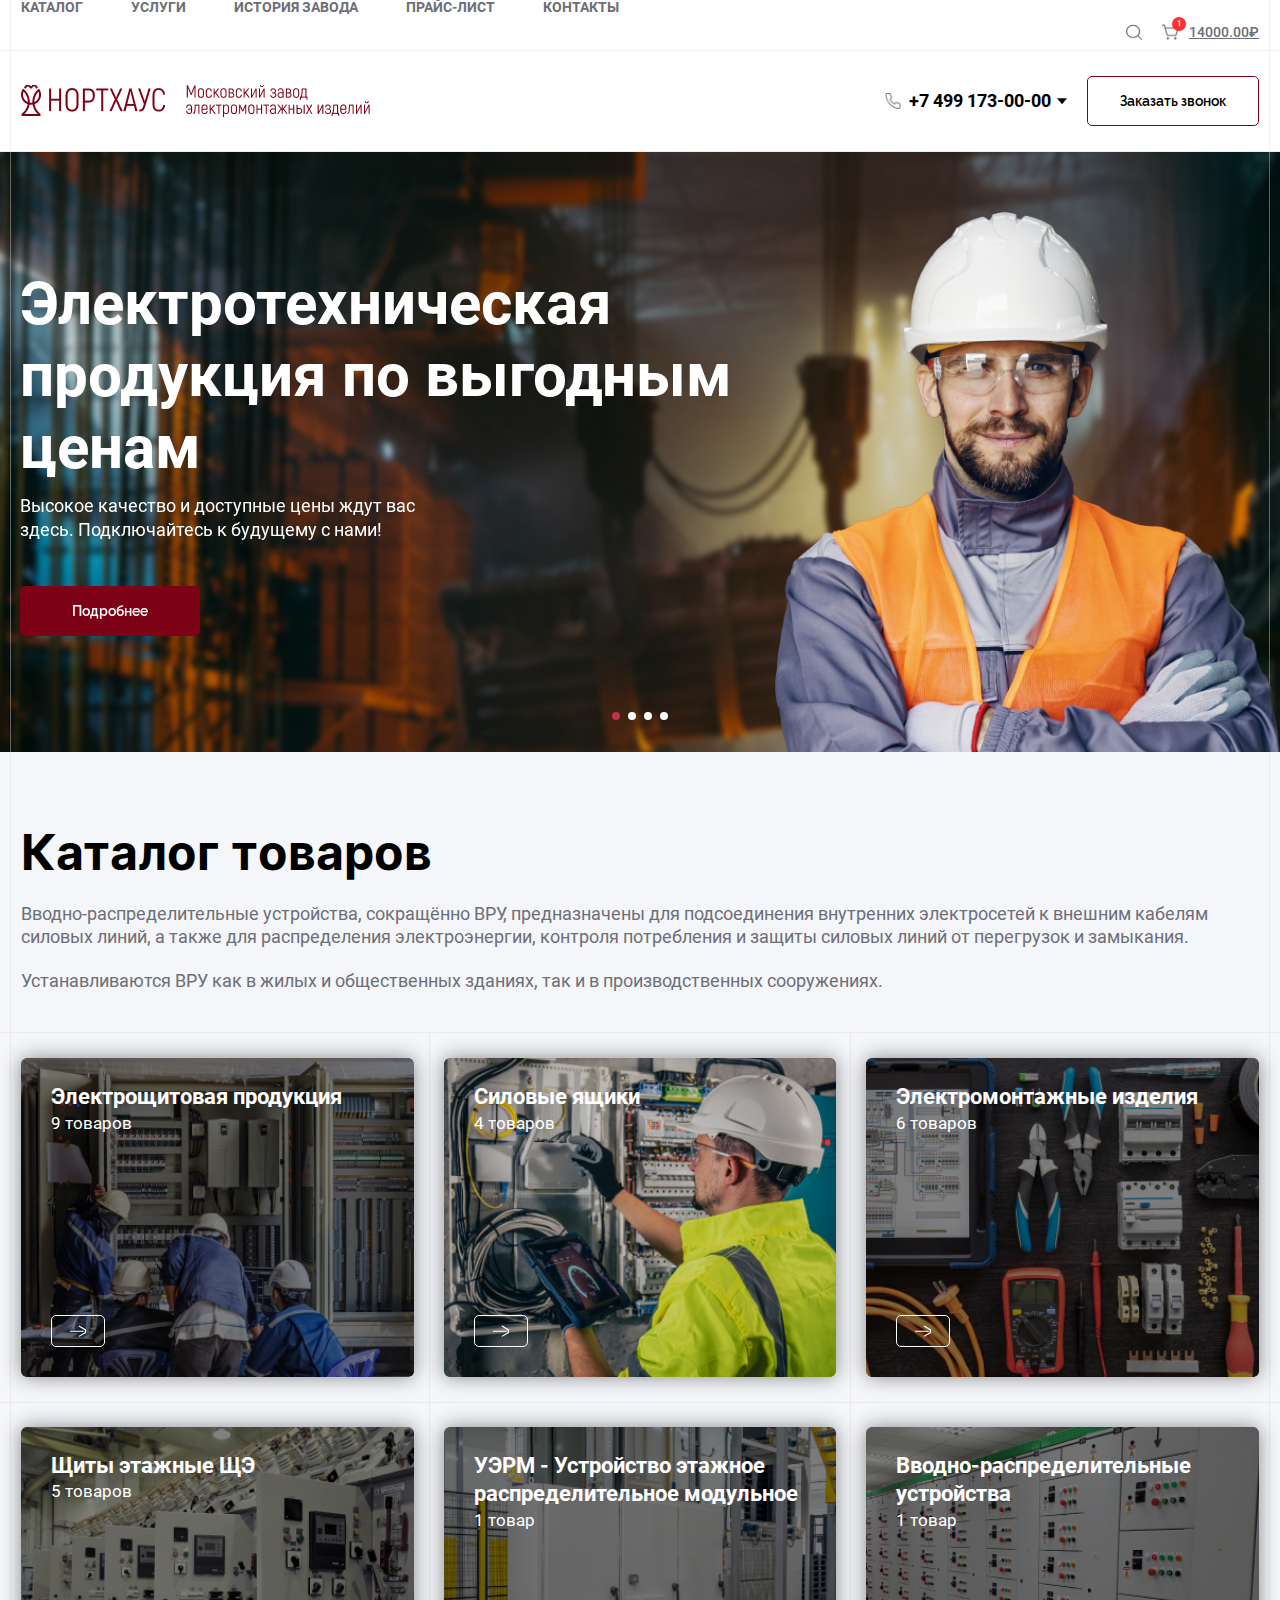
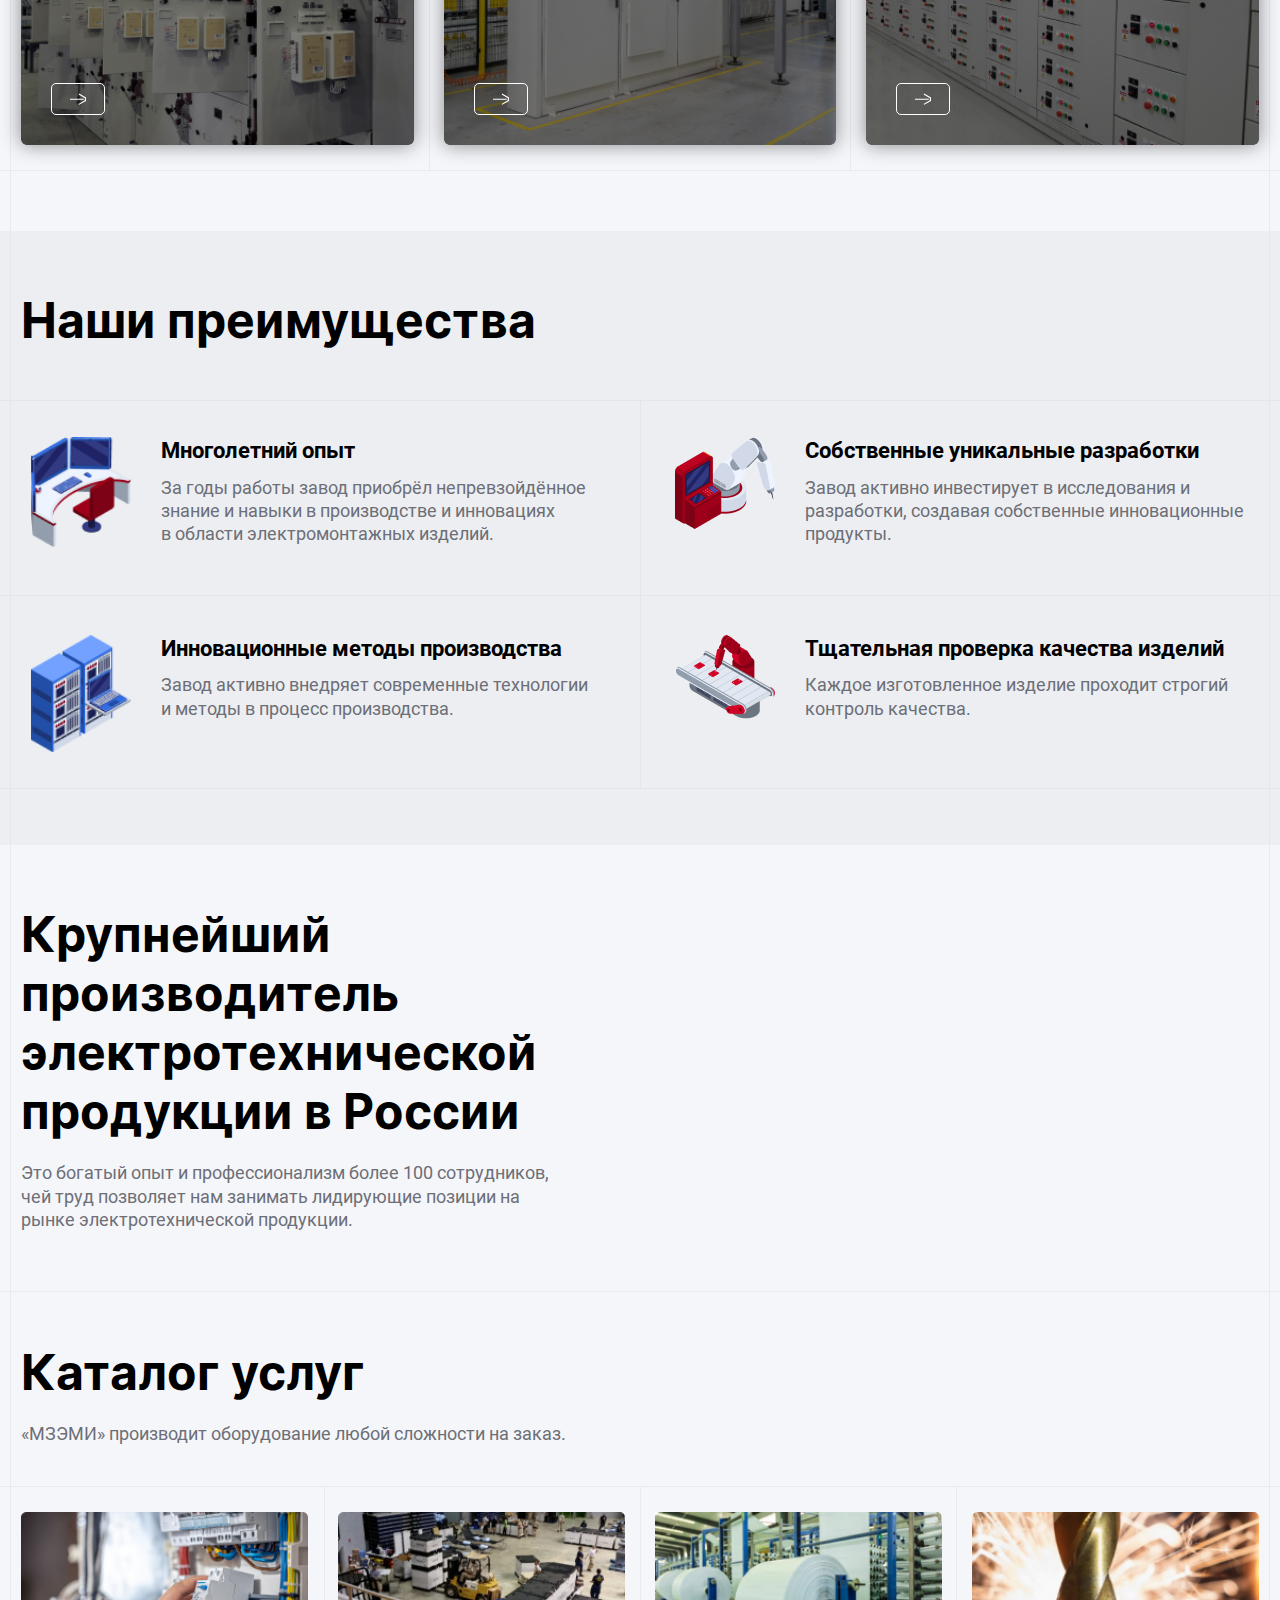
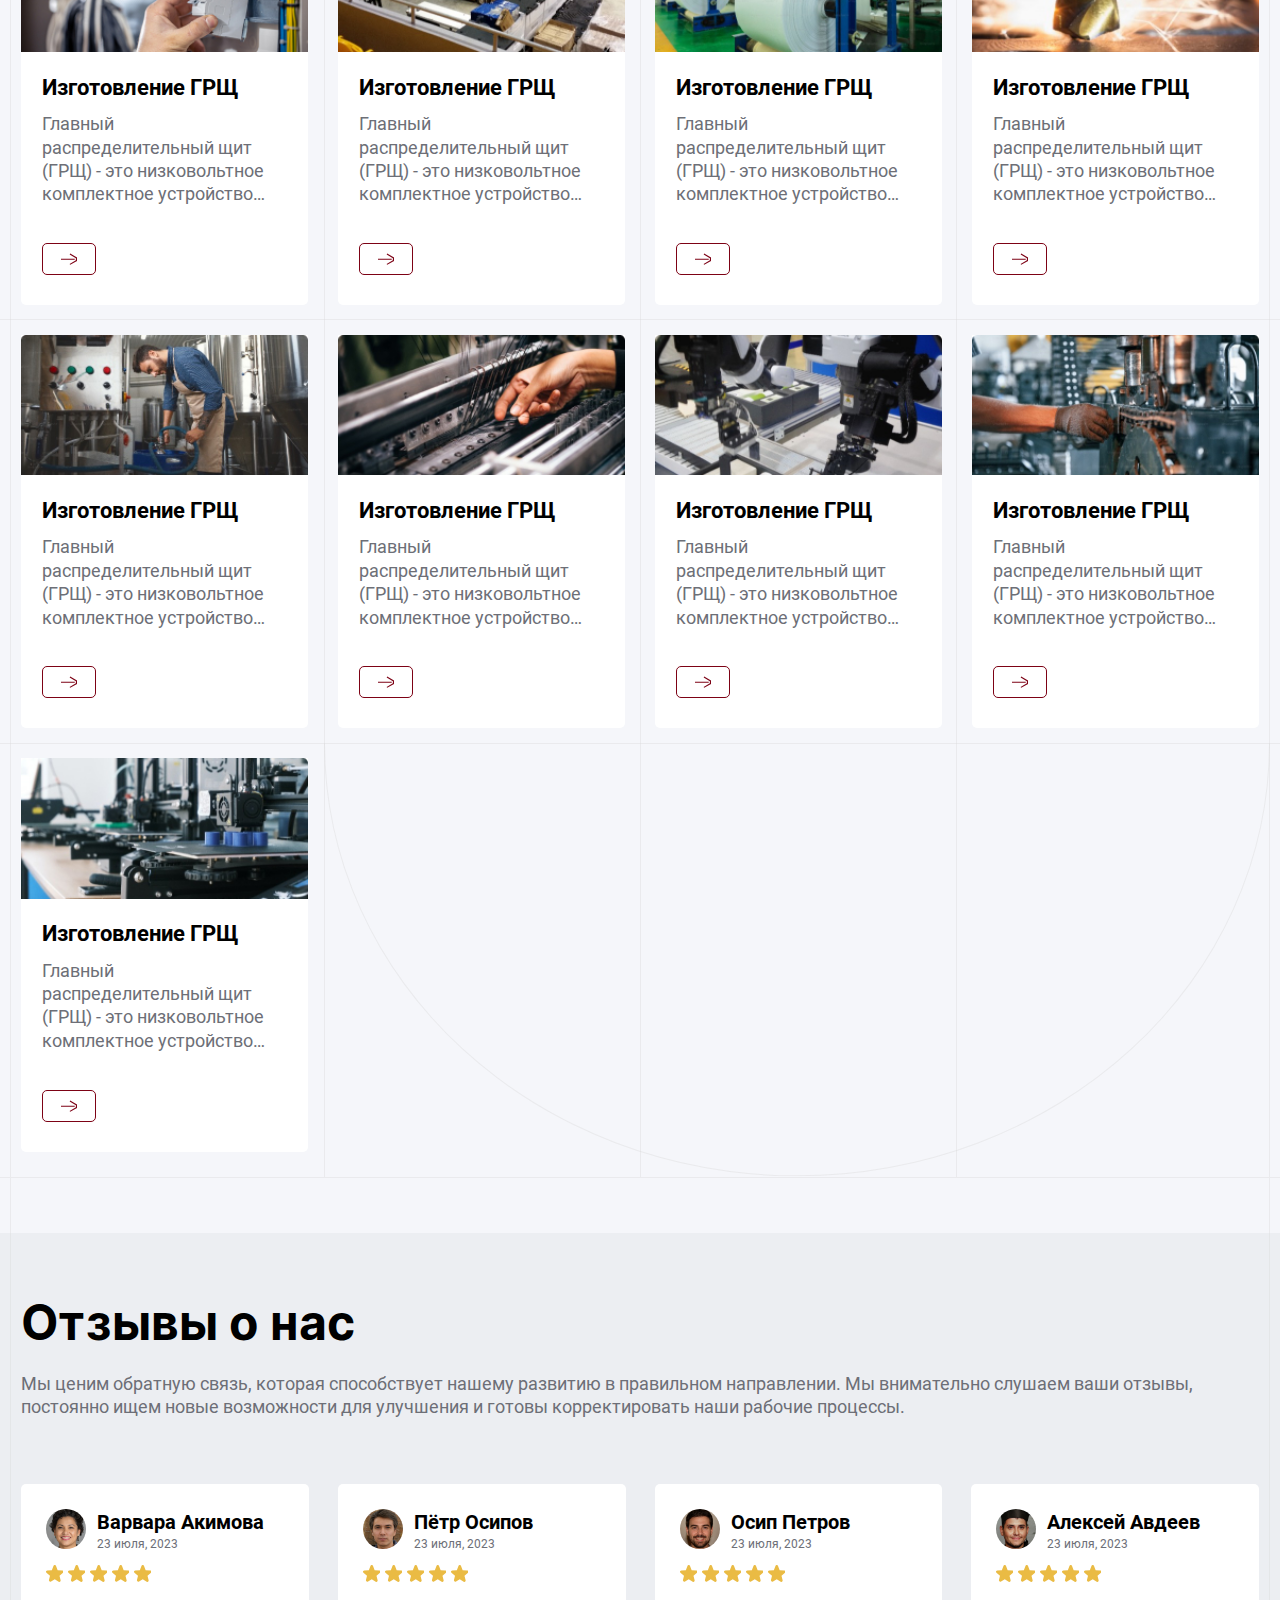
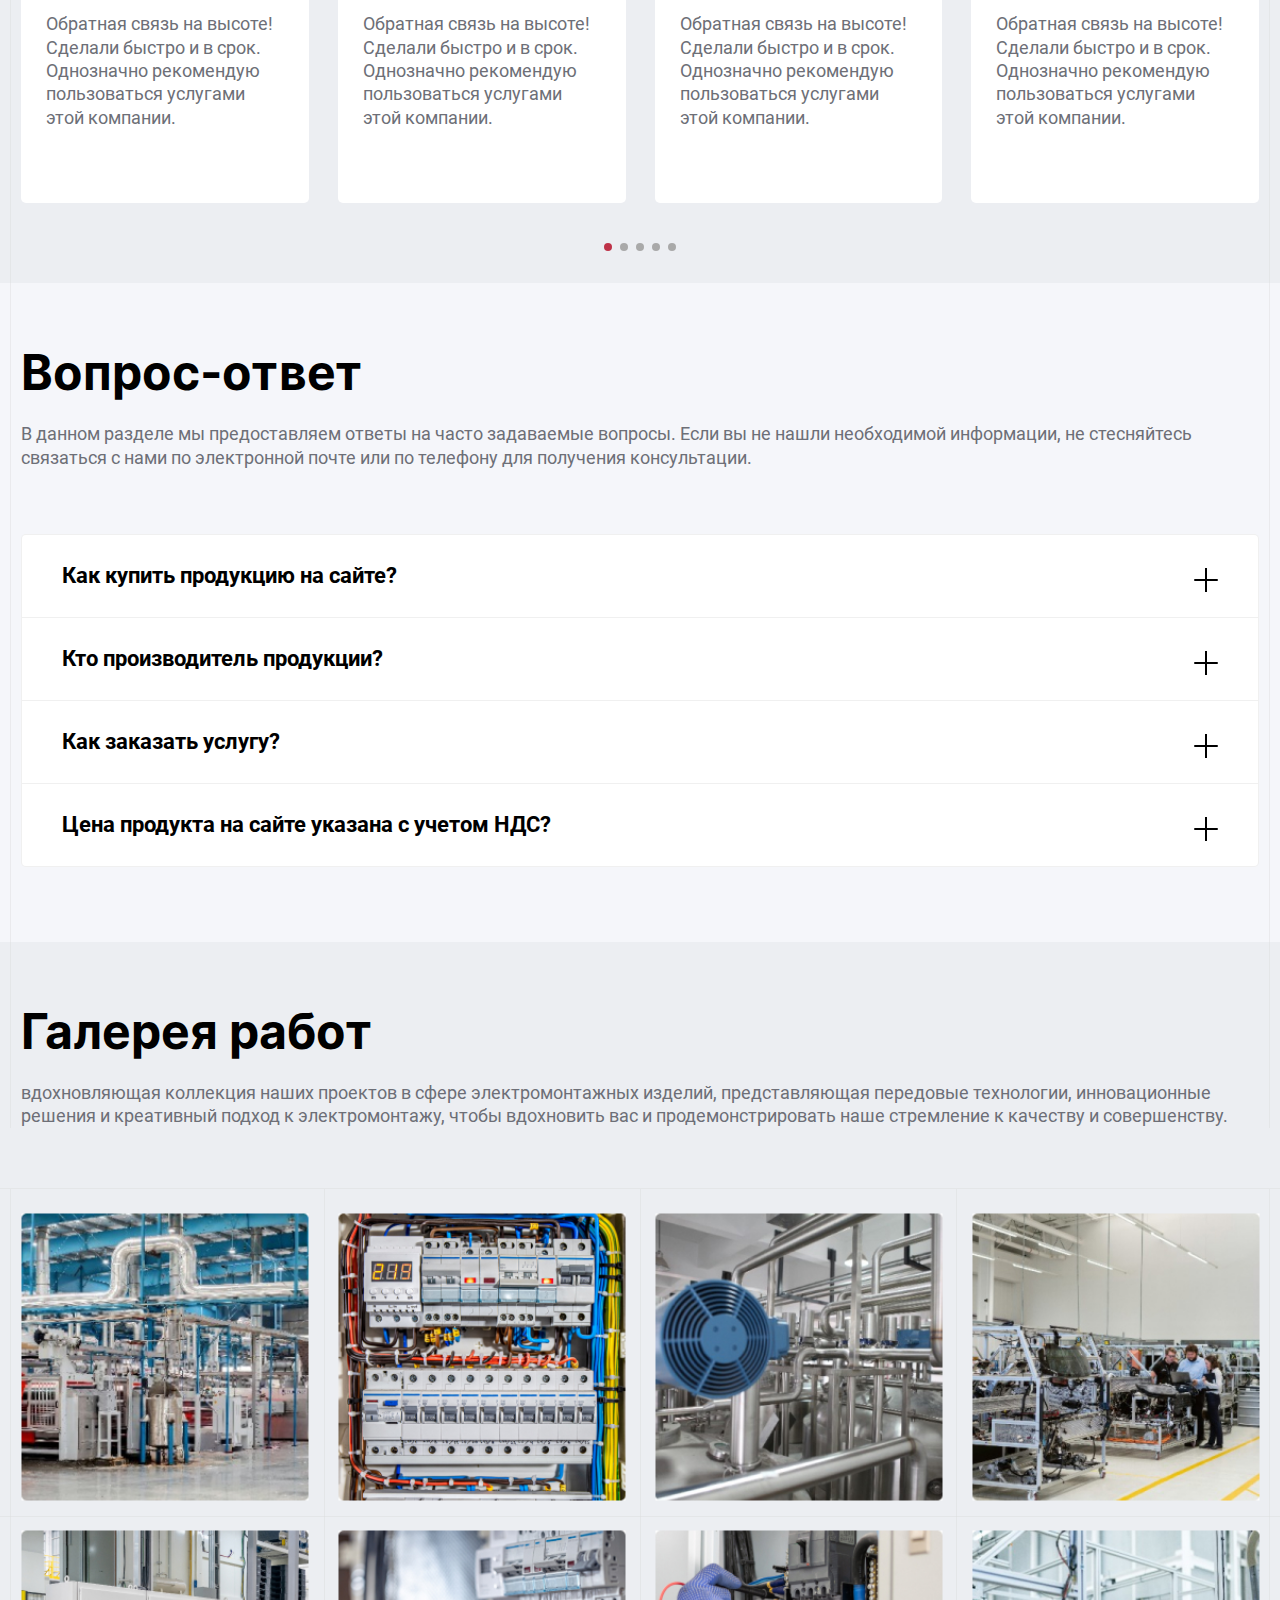
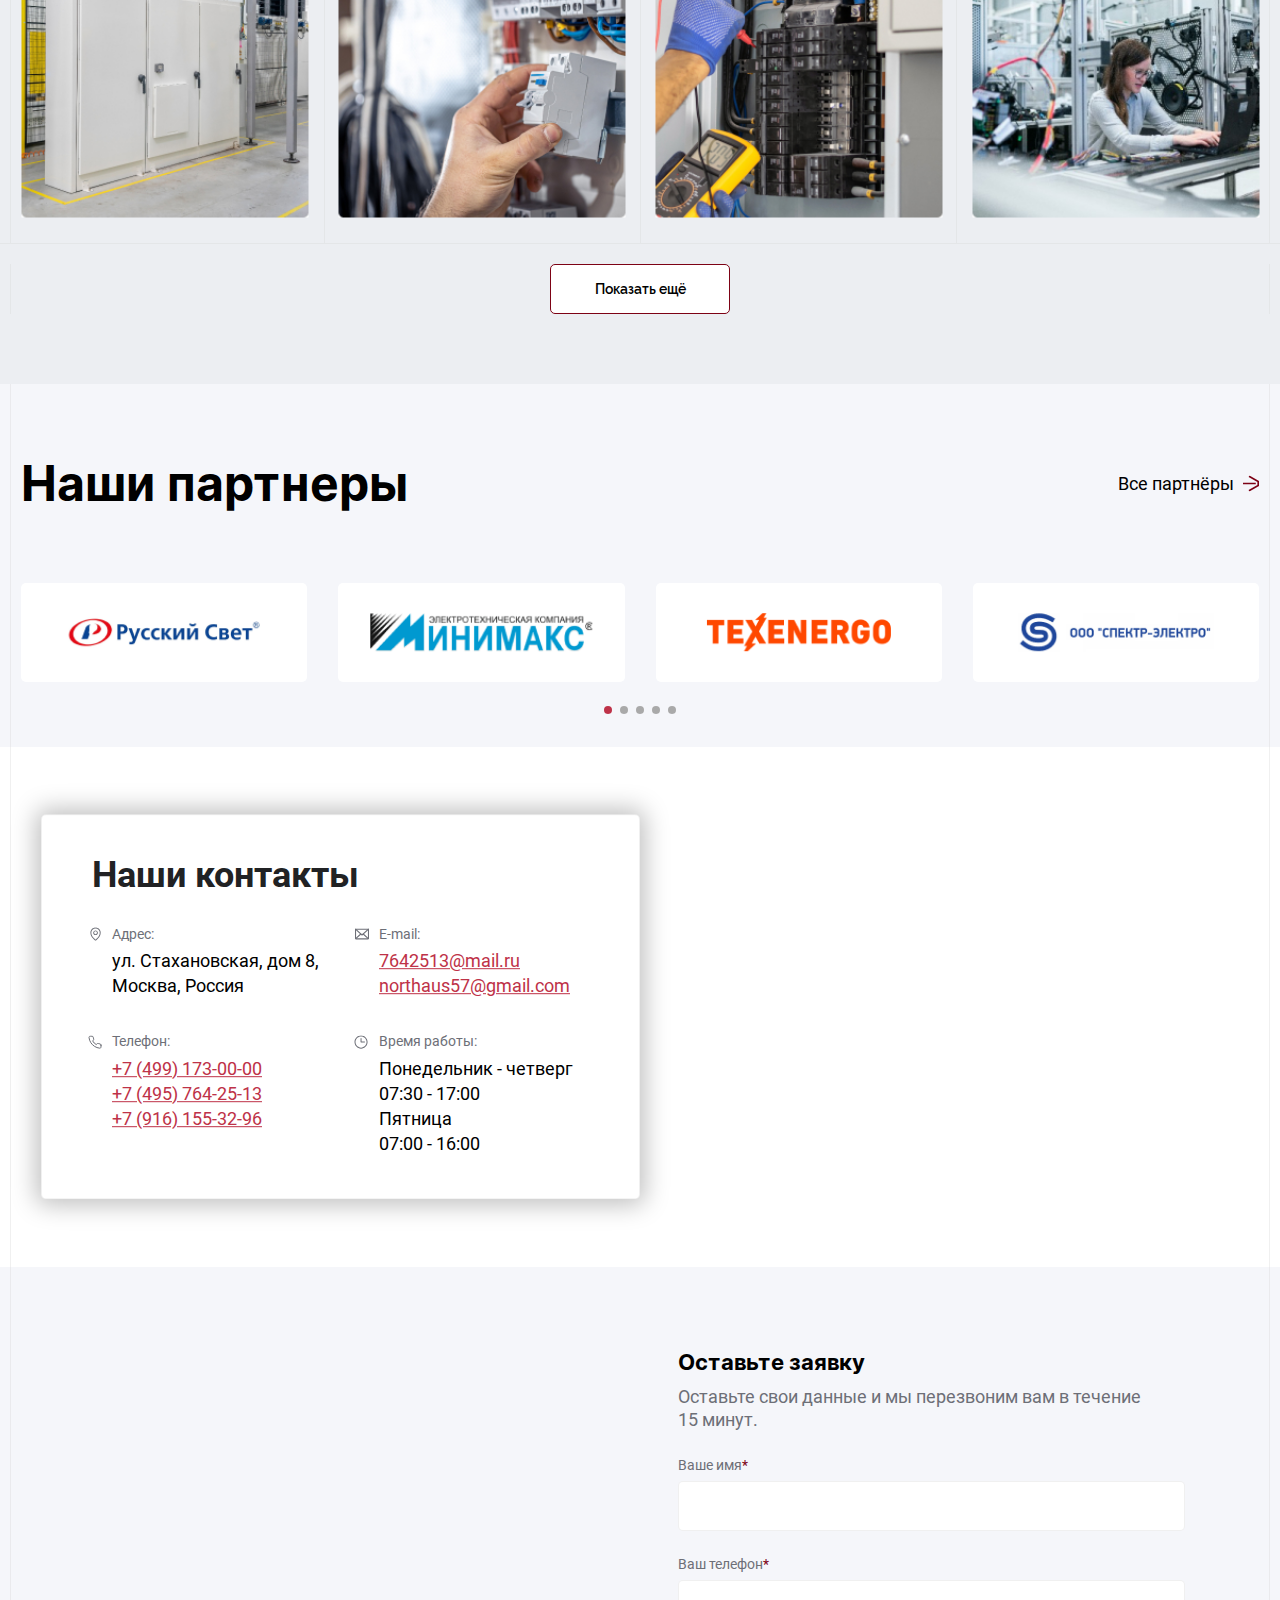
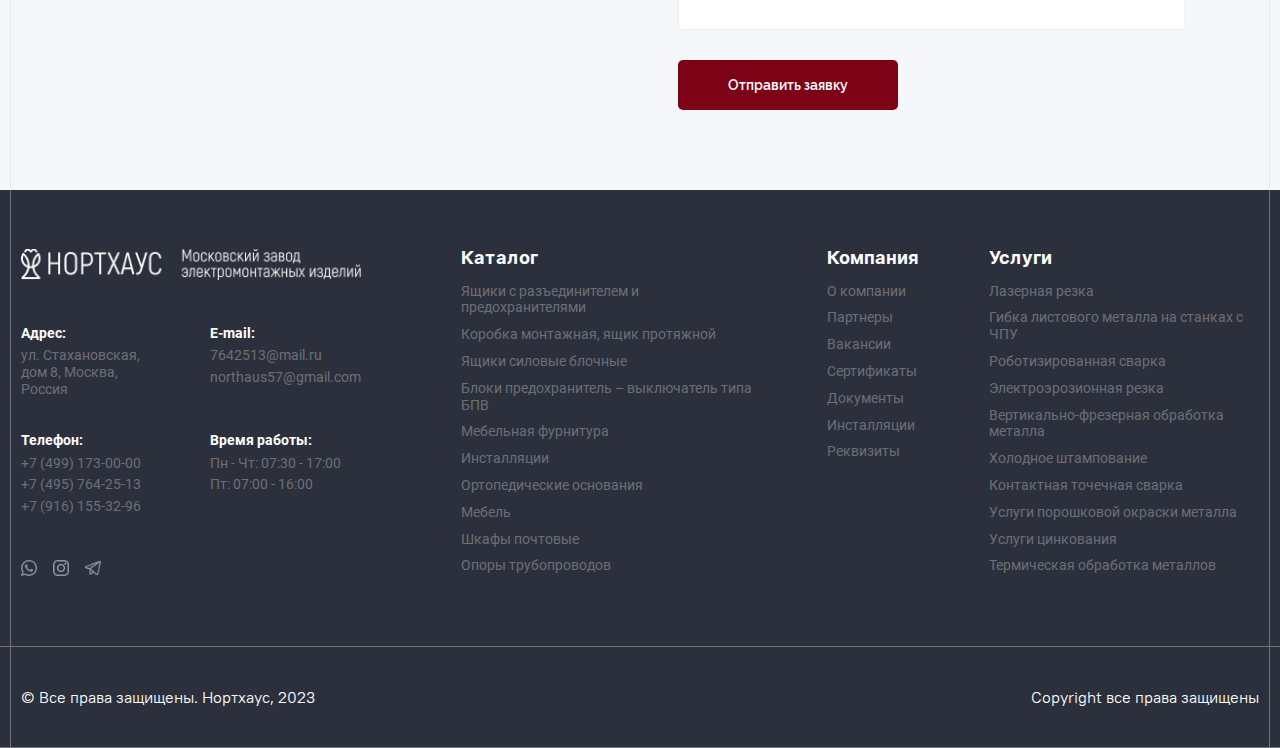
==== index.html @ 646b9054 "finish contacts page" ====
<!DOCTYPE html>
<html lang="ru">

<head>
	<title>Main</title>
	<meta name="viewport" content="width=device-width, initial-scale=1.0">
	<meta http-equiv="Content-type" content="text/html" charset="utf-8" />
	<link rel="stylesheet" href="css/style.css" type="text/css">
	<link rel="stylesheet" href="css/swiper-bundle.min.css">
</head>

<body>

	<header class="header">
		<div class="header__nah-line-wrapper">
			<div class="container">
				<div class="header__nah-line">
					<div class="header__price-list-block">
						<img src="/img/header-footer/price-list.png" alt="">
						<a href="#" class="header__price-list-link">Прайс-лист</a>
					</div>
					<nav class="header__nav">
						<ul class="header__nav-list">
							<li>
								<span class="header__nav-list-title">каталог</span>
								<div class="menu__level-1">
									<ul>
										<li class="menu__level-1-item">
											<span>Электрощитовая продукция</span>
											<svg xmlns="http://www.w3.org/2000/svg" width="17" height="12"
												viewBox="0 0 17 12" fill="none">
												<path
													d="M9.81245 0L17 4.14973V7.79259L9.76781 11.9681L9.16067 10.9165L15.7857 7.09152V4.8508L9.20531 1.0516L9.81245 0Z"
													fill="#7D0215" />
												<path d="M14.5714 5.36408H0V6.57837H14.5714V5.36408Z" fill="#7D0215" />
											</svg>
											<div class="menu__level-2">
												<ul>
													<li class="menu__level-2-item"><a href="#">Ящики управления
															двигателями Я-5000 и РУСМ-5000</a></li>
													<li class="menu__level-2-item"><a href="#">Ящики автоматического
															управления освещением</a></li>
													<li class="menu__level-2-item"><a href="#">Главный распределительный
															щит ГРЩ</a></li>
													<li class="menu__level-2-item"><a href="#">Вводно-распределительные
															устройства</a></li>
													<li class="menu__level-2-item"><a href="#">Шкафы управления
															ШУ5000</a></li>
													<li class="menu__level-2-item"><a href="#">Коробки клеммные</a></li>
													<li class="menu__level-2-item"><a href="#">Щиты автоматического
															ввода резерва</a></li>
													<li class="menu__level-2-item"><a href="#">Осветительные щитки</a>
													</li>
													<li class="menu__level-2-item"><a href="#">Шкафы распределительные и
															силовые</a></li>
												</ul>
											</div>
										</li>
										<li class="menu__level-1-item">
											<span>Силовые ящики</span>
											<svg xmlns="http://www.w3.org/2000/svg" width="17" height="12"
												viewBox="0 0 17 12" fill="none">
												<path
													d="M9.81245 0L17 4.14973V7.79259L9.76781 11.9681L9.16067 10.9165L15.7857 7.09152V4.8508L9.20531 1.0516L9.81245 0Z"
													fill="#7D0215" />
												<path d="M14.5714 5.36408H0V6.57837H14.5714V5.36408Z" fill="#7D0215" />
											</svg>
											<div class="menu__level-2">
												<ul>
													<li class="menu__level-2-item"><a href="#">Lorem, ipsum dolor.</a>
													</li>
													<li class="menu__level-2-item"><a href="#">Lorem, ipsum dolor.</a>
													</li>
													<li class="menu__level-2-item"><a href="#">Lorem, ipsum dolor.</a>
													</li>
													<li class="menu__level-2-item"><a href="#">Lorem, ipsum dolor.</a>
													</li>
													<li class="menu__level-2-item"><a href="#">Lorem, ipsum dolor.</a>
													</li>
													<li class="menu__level-2-item"><a href="#">Lorem, ipsum dolor.</a>
													</li>
													<li class="menu__level-2-item"><a href="#">Lorem, ipsum dolor.</a>
													</li>
													<li class="menu__level-2-item"><a href="#">Lorem, ipsum dolor.</a>
													</li>
													<li class="menu__level-2-item"><a href="#">Lorem, ipsum dolor.</a>
													</li>
												</ul>
											</div>
										</li>
										<li class="menu__level-1-item">
											<span>Электромонтажная продукция</span>
											<svg xmlns="http://www.w3.org/2000/svg" width="17" height="12"
												viewBox="0 0 17 12" fill="none">
												<path
													d="M9.81245 0L17 4.14973V7.79259L9.76781 11.9681L9.16067 10.9165L15.7857 7.09152V4.8508L9.20531 1.0516L9.81245 0Z"
													fill="#7D0215" />
												<path d="M14.5714 5.36408H0V6.57837H14.5714V5.36408Z" fill="#7D0215" />
											</svg>
											<div class="menu__level-2">
												<ul>
													<li class="menu__level-2-item"><a href="#">Lorem, ipsum dolor.</a>
													</li>
													<li class="menu__level-2-item"><a href="#">Lorem, ipsum dolor.</a>
													</li>
													<li class="menu__level-2-item"><a href="#">Lorem, ipsum dolor.</a>
													</li>
													<li class="menu__level-2-item"><a href="#">Lorem, ipsum dolor.</a>
													</li>
													<li class="menu__level-2-item"><a href="#">Lorem, ipsum dolor.</a>
													</li>
													<li class="menu__level-2-item"><a href="#">Lorem, ipsum dolor.</a>
													</li>
													<li class="menu__level-2-item"><a href="#">Lorem, ipsum dolor.</a>
													</li>
													<li class="menu__level-2-item"><a href="#">Lorem, ipsum dolor.</a>
													</li>
													<li class="menu__level-2-item"><a href="#">Lorem, ipsum dolor.</a>
													</li>
												</ul>
											</div>
										</li>
										<li class="menu__level-1-item">
											<span>Щиты этажные ЩЭ</span>
											<svg xmlns="http://www.w3.org/2000/svg" width="17" height="12"
												viewBox="0 0 17 12" fill="none">
												<path
													d="M9.81245 0L17 4.14973V7.79259L9.76781 11.9681L9.16067 10.9165L15.7857 7.09152V4.8508L9.20531 1.0516L9.81245 0Z"
													fill="#7D0215" />
												<path d="M14.5714 5.36408H0V6.57837H14.5714V5.36408Z" fill="#7D0215" />
											</svg>
											<div class="menu__level-2">
												<ul>
													<li class="menu__level-2-item"><a href="#">Lorem, ipsum dolor.</a>
													</li>
													<li class="menu__level-2-item"><a href="#">Lorem, ipsum dolor.</a>
													</li>
													<li class="menu__level-2-item"><a href="#">Lorem, ipsum dolor.</a>
													</li>
													<li class="menu__level-2-item"><a href="#">Lorem, ipsum dolor.</a>
													</li>
													<li class="menu__level-2-item"><a href="#">Lorem, ipsum dolor.</a>
													</li>
													<li class="menu__level-2-item"><a href="#">Lorem, ipsum dolor.</a>
													</li>
													<li class="menu__level-2-item"><a href="#">Lorem, ipsum dolor.</a>
													</li>
													<li class="menu__level-2-item"><a href="#">Lorem, ipsum dolor.</a>
													</li>
													<li class="menu__level-2-item"><a href="#">Lorem, ipsum dolor.</a>
													</li>
												</ul>
											</div>
										</li>
										<li class="menu__level-1-item">
											<span>УЭРМ - Устройство этажное распределительное модульное</span>
											<svg xmlns="http://www.w3.org/2000/svg" width="17" height="12"
												viewBox="0 0 17 12" fill="none">
												<path
													d="M9.81245 0L17 4.14973V7.79259L9.76781 11.9681L9.16067 10.9165L15.7857 7.09152V4.8508L9.20531 1.0516L9.81245 0Z"
													fill="#7D0215" />
												<path d="M14.5714 5.36408H0V6.57837H14.5714V5.36408Z" fill="#7D0215" />
											</svg>
											<div class="menu__level-2">
												<ul>
													<li class="menu__level-2-item"><a href="">Lorem, ipsum dolor.</a>
													</li>
													<li class="menu__level-2-item"><a href="">Lorem, ipsum dolor.</a>
													</li>
													<li class="menu__level-2-item"><a href="">Lorem, ipsum dolor.</a>
													</li>
													<li class="menu__level-2-item"><a href="">Lorem, ipsum dolor.</a>
													</li>
													<li class="menu__level-2-item"><a href="">Lorem, ipsum dolor.</a>
													</li>
													<li class="menu__level-2-item"><a href="">Lorem, ipsum dolor.</a>
													</li>
													<li class="menu__level-2-item"><a href="">Lorem, ipsum dolor.</a>
													</li>
													<li class="menu__level-2-item"><a href="">Lorem, ipsum dolor.</a>
													</li>
													<li class="menu__level-2-item"><a href="">Lorem, ipsum dolor.</a>
													</li>
												</ul>
											</div>
										</li>
										<li class="menu__level-1-item">
											<span>Вводно-распределительные устройства</span>
											<svg xmlns="http://www.w3.org/2000/svg" width="17" height="12"
												viewBox="0 0 17 12" fill="none">
												<path
													d="M9.81245 0L17 4.14973V7.79259L9.76781 11.9681L9.16067 10.9165L15.7857 7.09152V4.8508L9.20531 1.0516L9.81245 0Z"
													fill="#7D0215" />
												<path d="M14.5714 5.36408H0V6.57837H14.5714V5.36408Z" fill="#7D0215" />
											</svg>
											<div class="menu__level-2">
												<ul>
													<li class="menu__level-2-item"><a href="">Lorem, ipsum dolor.</a>
													</li>
													<li class="menu__level-2-item"><a href="">Lorem, ipsum dolor.</a>
													</li>
													<li class="menu__level-2-item"><a href="">Lorem, ipsum dolor.</a>
													</li>
													<li class="menu__level-2-item"><a href="">Lorem, ipsum dolor.</a>
													</li>
													<li class="menu__level-2-item"><a href="">Lorem, ipsum dolor.</a>
													</li>
													<li class="menu__level-2-item"><a href="">Lorem, ipsum dolor.</a>
													</li>
													<li class="menu__level-2-item"><a href="">Lorem, ipsum dolor.</a>
													</li>
													<li class="menu__level-2-item"><a href="">Lorem, ipsum dolor.</a>
													</li>
													<li class="menu__level-2-item"><a href="">Lorem, ipsum dolor.</a>
													</li>
												</ul>
											</div>
										</li>
									</ul>
								</div>
							</li>
							<li>
								<span class="header__nav-list-title">Услуги</span>
								<div class="menu__level-1">
									<ul>
										<li class="menu__level-1-item">
											<span>Lorem, ipsum dolor.</span>
											<svg xmlns="http://www.w3.org/2000/svg" width="17" height="12"
												viewBox="0 0 17 12" fill="none">
												<path
													d="M9.81245 0L17 4.14973V7.79259L9.76781 11.9681L9.16067 10.9165L15.7857 7.09152V4.8508L9.20531 1.0516L9.81245 0Z"
													fill="#7D0215" />
												<path d="M14.5714 5.36408H0V6.57837H14.5714V5.36408Z" fill="#7D0215" />
											</svg>
											<div class="menu__level-2">
												<ul>
													<li class="menu__level-2-item"><a href="">Lorem, ipsum dolor.</a>
													</li>
													<li class="menu__level-2-item"><a href="">Lorem, ipsum dolor.</a>
													</li>
													<li class="menu__level-2-item"><a href="">Lorem, ipsum dolor.</a>
													</li>
													<li class="menu__level-2-item"><a href="">Lorem, ipsum dolor.</a>
													</li>
													<li class="menu__level-2-item"><a href="">Lorem, ipsum dolor.</a>
													</li>
													<li class="menu__level-2-item"><a href="">Lorem, ipsum dolor.</a>
													</li>
													<li class="menu__level-2-item"><a href="">Lorem, ipsum dolor.</a>
													</li>
													<li class="menu__level-2-item"><a href="">Lorem, ipsum dolor.</a>
													</li>
													<li class="menu__level-2-item"><a href="">Lorem, ipsum dolor.</a>
													</li>
												</ul>
											</div>
										</li>
										<li class="menu__level-1-item">
											<span>Lorem ipsum dolor sit amet.</span>
											<svg xmlns="http://www.w3.org/2000/svg" width="17" height="12"
												viewBox="0 0 17 12" fill="none">
												<path
													d="M9.81245 0L17 4.14973V7.79259L9.76781 11.9681L9.16067 10.9165L15.7857 7.09152V4.8508L9.20531 1.0516L9.81245 0Z"
													fill="#7D0215" />
												<path d="M14.5714 5.36408H0V6.57837H14.5714V5.36408Z" fill="#7D0215" />
											</svg>
											<div class="menu__level-2">
												<ul>
													<li class="menu__level-2-item"><a href="">Lorem, ipsum dolor.</a>
													</li>
													<li class="menu__level-2-item"><a href="">Lorem, ipsum dolor.</a>
													</li>
													<li class="menu__level-2-item"><a href="">Lorem, ipsum dolor.</a>
													</li>
													<li class="menu__level-2-item"><a href="">Lorem, ipsum dolor.</a>
													</li>
													<li class="menu__level-2-item"><a href="">Lorem, ipsum dolor.</a>
													</li>
													<li class="menu__level-2-item"><a href="">Lorem, ipsum dolor.</a>
													</li>
													<li class="menu__level-2-item"><a href="">Lorem, ipsum dolor.</a>
													</li>
													<li class="menu__level-2-item"><a href="">Lorem, ipsum dolor.</a>
													</li>
													<li class="menu__level-2-item"><a href="">Lorem, ipsum dolor.</a>
													</li>
												</ul>
											</div>
										</li>
										<li class="menu__level-1-item">
											<span>Lorem ipsum dolor sit amet.</span>
											<svg xmlns="http://www.w3.org/2000/svg" width="17" height="12"
												viewBox="0 0 17 12" fill="none">
												<path
													d="M9.81245 0L17 4.14973V7.79259L9.76781 11.9681L9.16067 10.9165L15.7857 7.09152V4.8508L9.20531 1.0516L9.81245 0Z"
													fill="#7D0215" />
												<path d="M14.5714 5.36408H0V6.57837H14.5714V5.36408Z" fill="#7D0215" />
											</svg>
											<div class="menu__level-2">
												<ul>
													<li class="menu__level-2-item"><a href="">Lorem, ipsum dolor.</a>
													</li>
													<li class="menu__level-2-item"><a href="">Lorem, ipsum dolor.</a>
													</li>
													<li class="menu__level-2-item"><a href="">Lorem, ipsum dolor.</a>
													</li>
													<li class="menu__level-2-item"><a href="">Lorem, ipsum dolor.</a>
													</li>
													<li class="menu__level-2-item"><a href="">Lorem, ipsum dolor.</a>
													</li>
													<li class="menu__level-2-item"><a href="">Lorem, ipsum dolor.</a>
													</li>
													<li class="menu__level-2-item"><a href="">Lorem, ipsum dolor.</a>
													</li>
													<li class="menu__level-2-item"><a href="">Lorem, ipsum dolor.</a>
													</li>
													<li class="menu__level-2-item"><a href="">Lorem, ipsum dolor.</a>
													</li>
												</ul>
											</div>
										</li>
										<li class="menu__level-1-item">
											<span>Lorem ipsum dolor sit amet.</span>
											<svg xmlns="http://www.w3.org/2000/svg" width="17" height="12"
												viewBox="0 0 17 12" fill="none">
												<path
													d="M9.81245 0L17 4.14973V7.79259L9.76781 11.9681L9.16067 10.9165L15.7857 7.09152V4.8508L9.20531 1.0516L9.81245 0Z"
													fill="#7D0215" />
												<path d="M14.5714 5.36408H0V6.57837H14.5714V5.36408Z" fill="#7D0215" />
											</svg>
											<div class="menu__level-2">
												<ul>
													<li class="menu__level-2-item"><a href="">Lorem, ipsum dolor.</a>
													</li>
													<li class="menu__level-2-item"><a href="">Lorem, ipsum dolor.</a>
													</li>
													<li class="menu__level-2-item"><a href="">Lorem, ipsum dolor.</a>
													</li>
													<li class="menu__level-2-item"><a href="">Lorem, ipsum dolor.</a>
													</li>
													<li class="menu__level-2-item"><a href="">Lorem, ipsum dolor.</a>
													</li>
													<li class="menu__level-2-item"><a href="">Lorem, ipsum dolor.</a>
													</li>
													<li class="menu__level-2-item"><a href="">Lorem, ipsum dolor.</a>
													</li>
													<li class="menu__level-2-item"><a href="">Lorem, ipsum dolor.</a>
													</li>
													<li class="menu__level-2-item"><a href="">Lorem, ipsum dolor.</a>
													</li>
												</ul>
											</div>
										</li>
									</ul>
								</div>
							</li>
							<li><span class="header__nav-list-title">история завода</span></li>
							<li><span class="header__nav-list-title">прайс-лист</span></li>
							<li><span class="header__nav-list-title">контакты</span></li>
						</ul>
					</nav>
					<div class="header__cart-block">
						<div class="header__search">
							<div class="header__search-input-block hide">
								<img class="header__search-input-img" src="/img/header-footer/search.png" alt="">
								<input type="text" placeholder="Поиск по сайту">
							</div>
							<img src="/img/header-footer/search.png" id="header_search" alt="">
						</div>
						<div class="header__cart-btn">
							<img src="/img/header-footer/cart.png" alt="">
							<div class="header__cart-counter"><span>1</span></div>
						</div>
						<div class="header__cart-total">
							<span>14000.00₽</span>
						</div>
					</div>
				</div>
			</div>
		</div>
		<div class="header__logo-block-wrapper">
			<div class="container">
				<div class="header__logo-block">
					<a href="/" class="header__logo"><img src="/img/header-footer/logo.png" alt=""></a>
					<div class="header__contact-block">
						<div class="header__call-block">
							<img class="header__call-block-img" src="/img/header-footer/phone.png" alt="">
							<img class="header__call-block-img_dark" src="/img/header-footer/phone_dark.png" alt="">
							<div class="header__phone-number">
								+7 499 173-00-00

							</div>
							<div class="contact-menu hide">
								<div class="contact-menu__block">
									<div class="contact-menu__block-title">
										Отдел продаж:
									</div>
									<div class="contact-menu__block-number open">
										+7 499 173-00-00
									</div>
								</div>
								<div class="contact-menu__block">
									<div class="contact-menu__block-title">
										Бухгалтерия:
									</div>
									<div class="contact-menu__block-number">
										+7 499 173-00-00
									</div>
								</div>
								<div class="btn btn_red btn__contact-menu">
									Заказать звонок
								</div>
								<div class="contact-menu__block">
									<div class="contact-menu__block-title">
										E-mail:
									</div>
									<div class="contact-menu__block-value">
										7642513@mail.ru
									</div>
									<div class="contact-menu__block-value">
										northaus57@gmail.com
									</div>
								</div>
								<div class="contact-menu__block">
									<div class="contact-menu__block-title">
										Адрес:
									</div>
									<div class="contact-menu__block-value">
										ул. Стахановская, дом 8, Москва, Россия
									</div>
								</div>
								<div class="contact-menu__block">
									<div class="contact-menu__block-title">
										Время работы:
									</div>
									<div class="contact-menu__block-value">
										Пн - Чт: 07:30 - 17:00
									</div>
									<div class="contact-menu__block-value">
										Пт: 07:00 - 16:00
									</div>
								</div>
								<div class="contact-menu__social">
									<a href="#">
										<img src="/img/header-footer/whatsapp.png" alt="" srcset="">
									</a>
									<a href="#">
										<img src="/img/header-footer/instagram.png" alt="" srcset="">
									</a>
									<a href="#">
										<img src="/img/header-footer/telegram.png" alt="" srcset="">
									</a>
								</div>
							</div>
						</div>
						<div class="burger__wrapper">
							<div class="burger">
								<div></div>
								<div></div>
								<div></div>
							</div>
						</div>
						<div class="btn btn_white btn_header">
							Заказать звонок
						</div>
					</div>
				</div>
			</div>
		</div>
		<div class="burger-menu__shadow hide"></div>
		<div class="burger-menu hide">
			<div class="burger-menu__close-btn">
				<div></div>
				<div></div>
			</div>
			<div class="burger-menu__list">
				<a href="#" class="burger-menu__item">Главная</a>
				<a href="#" class="burger-menu__item">каталог</a>
				<a href="#" class="burger-menu__item">Услуги</a>
				<a href="#" class="burger-menu__item">история завода</a>
				<a href="#" class="burger-menu__item">прайс-лист</a>
				<a href="#" class="burger-menu__item">контакты</a>
			</div>
			<a href="tel:+74991730000" class="burger-menu__tel">+7 499 173-00-00</a>
			<div class="burger-menu__recall">Обратный звонок</div>
			<div class="burger-menu__social-line">
				<div class="burger-menu__social"><a href="#"><img src="/img/header-footer/whatsapp.png" alt=""></a>
				</div>
				<div class="burger-menu__social"><a href="#"><img src="/img/header-footer/instagram.png" alt=""></a>
				</div>
				<div class="burger-menu__social"><a href="#"><img src="/img/header-footer/telegram.png" alt=""></a>
				</div>
			</div>
		</div>
	</header>
	<div class="modal-call-order hide">
		<div class="modal-call-order__block">
			<div class="modal-call-order__close-btn">
				<div></div>
				<div></div>
			</div>
			<div class="modal-call-order__title">
				Заказать обратный звонок
			</div>
			<div class="modal-call-order__subtitle">
				Наш менеджер свяжется с Вами в течение 15 минут
			</div>
			<form>
				<div class="modal-call-order__form-title">
					Ваше имя<span>*</span>
				</div>
				<input type="text">
				<div class="modal-call-order__form-title">
					Ваш телефон<span>*</span>
				</div>
				<input type="tel">
				<button class="btn btn_red btn_call-order">Отправить</button>
			</form>
		</div>
	</div>
	<section class="main-slider">
		<div class="main-slider__panel">
			<div class="main-slider__bg"><img src="img/main/slider__bg.png" alt=""></div>
			<div class="container">
				<div class="main-slider__panel-wrapper">
					<div class="slider__pagination main-slider__pagination"></div>
					<div class="main-slider__btn-prev">
						<svg xmlns="http://www.w3.org/2000/svg" width="18" height="12" viewBox="0 0 18 12" fill="none">
							<path
								d="M10.3125 0.0159607L17.5 4.16569V7.80855L10.2678 11.9841L9.66067 10.9325L16.2857 7.10748V4.86676L9.70531 1.06756L10.3125 0.0159607Z"
								fill="white" fill-opacity="0.4" />
							<path d="M15.0714 5.38004H0.5V6.59433H15.0714V5.38004Z" fill="white" fill-opacity="0.4" />
						</svg>
					</div>
					<div class="main-slider__btn-next">
						<svg xmlns="http://www.w3.org/2000/svg" width="18" height="12" viewBox="0 0 18 12" fill="none">
							<path
								d="M10.3125 0.0159607L17.5 4.16569V7.80855L10.2678 11.9841L9.66067 10.9325L16.2857 7.10748V4.86676L9.70531 1.06756L10.3125 0.0159607Z"
								fill="white" fill-opacity="0.4" />
							<path d="M15.0714 5.38004H0.5V6.59433H15.0714V5.38004Z" fill="white" fill-opacity="0.4" />
						</svg>
					</div>
				</div>
			</div>

		</div>
		<div class="swiper swiper_main">
			<div class="swiper-wrapper">
				<div class="swiper-slide main-slide">
					<div class="container">
						<div class="main-slide__content">
							<div class="main-slide__info">
								<div class="main-slide__title">Электротехническая продукция по выгодным ценам</div>
								<div class="main-slide__text">Высокое качество и доступные цены ждут вас здесь.
									Подключайтесь к будущему с нами!</div>
								<div class="btn btn_red main-slide__btn">Подробнее</div>
							</div>
							<div class="main-slide__img">
								<img src="img/main/slide.png" alt="">
							</div>
						</div>
					</div>
				</div>
				<div class="swiper-slide main-slide">
					<div class="container">
						<div class="main-slide__content">
							<div class="main-slide__info">
								<div class="main-slide__title">Электротехническая продукция по выгодным ценам</div>
								<div class="main-slide__text">Высокое качество и доступные цены ждут вас здесь.
									Подключайтесь к будущему с нами!</div>
								<div class="btn btn_red main-slide__btn">Подробнее</div>
							</div>
							<div class="main-slide__img">
								<img src="img/main/slide.png" alt="">
							</div>
						</div>
					</div>
				</div>
				<div class="swiper-slide main-slide">
					<div class="main-slide__bg"><img src="" alt=""></div>
					<div class="container">
						<div class="main-slide__content">
							<div class="main-slide__info">
								<div class="main-slide__title">Электротехническая продукция по выгодным ценам</div>
								<div class="main-slide__text">Высокое качество и доступные цены ждут вас здесь.
									Подключайтесь к будущему с нами!</div>
								<div class="btn btn_red main-slide__btn">Подробнее</div>
							</div>
							<div class="main-slide__img">
								<img src="img/main/slide.png" alt="">
							</div>
						</div>
					</div>
				</div>
				<div class="swiper-slide main-slide">
					<div class="main-slide__bg"><img src="" alt=""></div>
					<div class="container">
						<div class="main-slide__content">
							<div class="main-slide__info">
								<div class="main-slide__title">Электротехническая продукция по выгодным ценам</div>
								<div class="main-slide__text">Высокое качество и доступные цены ждут вас здесь.
									Подключайтесь к будущему с нами!</div>
								<div class="btn btn_red main-slide__btn">Подробнее</div>
							</div>
							<div class="main-slide__img">
								<img src="img/main/slide.png" alt="">
							</div>
						</div>
					</div>
				</div>
			</div>
		</div>
	</section>
	<section class="catalog bg_light">
		<div class="container">
			<div class="section-title">Каталог товаров</div>
			<p class="text catalog__text">
				Вводно-распределительные устройства, сокращённо ВРУ, предназначены для подсоединения внутренних
				электросетей к внешним кабелям силовых линий, а также для распределения электроэнергии, контроля
				потребления и защиты силовых линий от перегрузок и замыкания.
			</p>
			<p class="text catalog__text">Устанавливаются ВРУ как в жилых и общественных зданиях, так и в
				производственных сооружениях.</p>
		</div>
		<div class="h-line catalog__h-line">
			<div class="catalog__center-line"></div>
			<div class="container">
				<div class="catalog__grid-line"></div>
				<div class="catalog__grid-line"></div>
				<div class="grid catalog__grid">
					<div class="grid__item grid__item_card-btn">
						<div class="grid__item-bg"><img src="/img/main/catalog1.jpg" alt=""></div>
						<div class="grid__item-content">
							<div class="grid__item-title small-title">Электрощитовая продукция</div>
							<div class="grid__item-subtitle">9 товаров</div>
							<div class="small-btn small-btn_white catalog__small-btn">
								<svg xmlns="http://www.w3.org/2000/svg" width="18" height="13" viewBox="0 0 18 13"
									fill="none">
									<path fill-rule="evenodd" clip-rule="evenodd"
										d="M10.3125 0.745728L17.5 4.89546V8.53832L10.2678 12.7138L9.66067 11.6622L16.2857 7.83725V5.59653L9.70531 1.79733L10.3125 0.745728ZM15.0714 6.10981H0.5V7.3241H15.0714V6.10981Z"
										fill="white" />
								</svg>
							</div>
						</div>
					</div>
					<div class="grid__item grid__item_card-btn">
						<div class="grid__item-bg"><img src="/img/main/catalog2.jpg" alt=""></div>
						<div class="grid__item-content">
							<div class="grid__item-title small-title">Силовые ящики</div>
							<div class="grid__item-subtitle">4 товаров</div>
							<div class="small-btn small-btn_white catalog__small-btn">
								<svg xmlns="http://www.w3.org/2000/svg" width="18" height="13" viewBox="0 0 18 13"
									fill="none">
									<path fill-rule="evenodd" clip-rule="evenodd"
										d="M10.3125 0.745728L17.5 4.89546V8.53832L10.2678 12.7138L9.66067 11.6622L16.2857 7.83725V5.59653L9.70531 1.79733L10.3125 0.745728ZM15.0714 6.10981H0.5V7.3241H15.0714V6.10981Z"
										fill="white" />
								</svg>
							</div>
						</div>
					</div>
					<div class="grid__item grid__item_card-btn">
						<div class="grid__item-bg"><img src="/img/main/catalog3.jpg" alt=""></div>
						<div class="grid__item-content">
							<div class="grid__item-title small-title">Электромонтажные изделия</div>
							<div class="grid__item-subtitle">6 товаров</div>
							<div class="small-btn small-btn_white catalog__small-btn">
								<svg xmlns="http://www.w3.org/2000/svg" width="18" height="13" viewBox="0 0 18 13"
									fill="none">
									<path fill-rule="evenodd" clip-rule="evenodd"
										d="M10.3125 0.745728L17.5 4.89546V8.53832L10.2678 12.7138L9.66067 11.6622L16.2857 7.83725V5.59653L9.70531 1.79733L10.3125 0.745728ZM15.0714 6.10981H0.5V7.3241H15.0714V6.10981Z"
										fill="white" />
								</svg>
							</div>
						</div>
					</div>
					<div class="grid__item grid__item_card-btn">
						<div class="grid__item-bg"><img src="/img/main/catalog4.jpg" alt=""></div>
						<div class="grid__item-content">
							<div class="grid__item-title small-title">Щиты этажные ЩЭ</div>
							<div class="grid__item-subtitle">5 товаров</div>
							<div class="small-btn small-btn_white catalog__small-btn">
								<svg xmlns="http://www.w3.org/2000/svg" width="18" height="13" viewBox="0 0 18 13"
									fill="none">
									<path fill-rule="evenodd" clip-rule="evenodd"
										d="M10.3125 0.745728L17.5 4.89546V8.53832L10.2678 12.7138L9.66067 11.6622L16.2857 7.83725V5.59653L9.70531 1.79733L10.3125 0.745728ZM15.0714 6.10981H0.5V7.3241H15.0714V6.10981Z"
										fill="white" />
								</svg>
							</div>
						</div>
					</div>
					<div class="grid__item grid__item_card-btn">
						<div class="grid__item-bg"><img src="/img/main/catalog5.jpg" alt=""></div>
						<div class="grid__item-content">
							<div class="grid__item-title small-title">УЭРМ - Устройство этажное распределительное
								модульное</div>
							<div class="grid__item-subtitle">1 товар</div>
							<div class="small-btn small-btn_white catalog__small-btn">
								<svg xmlns="http://www.w3.org/2000/svg" width="18" height="13" viewBox="0 0 18 13"
									fill="none">
									<path fill-rule="evenodd" clip-rule="evenodd"
										d="M10.3125 0.745728L17.5 4.89546V8.53832L10.2678 12.7138L9.66067 11.6622L16.2857 7.83725V5.59653L9.70531 1.79733L10.3125 0.745728ZM15.0714 6.10981H0.5V7.3241H15.0714V6.10981Z"
										fill="white" />
								</svg>
							</div>
						</div>
					</div>
					<div class="grid__item grid__item_card-btn">
						<div class="grid__item-bg"><img src="/img/main/catalog6.jpg" alt=""></div>
						<div class="grid__item-content">
							<div class="grid__item-title small-title">Вводно-распределительные устройства</div>
							<div class="grid__item-subtitle">1 товар</div>
							<div class="small-btn small-btn_white catalog__small-btn">
								<svg xmlns="http://www.w3.org/2000/svg" width="18" height="13" viewBox="0 0 18 13"
									fill="none">
									<path fill-rule="evenodd" clip-rule="evenodd"
										d="M10.3125 0.745728L17.5 4.89546V8.53832L10.2678 12.7138L9.66067 11.6622L16.2857 7.83725V5.59653L9.70531 1.79733L10.3125 0.745728ZM15.0714 6.10981H0.5V7.3241H15.0714V6.10981Z"
										fill="white" />
								</svg>
							</div>
						</div>
					</div>
				</div>
			</div>
		</div>
		<div class="container">
			<div class="catalog__space"></div>
		</div>
	</section>
	<section class="advantages bg_dark">
		<div class="container">
			<div class="section-title advantages__title">Наши преимущества</div>
		</div>
		<div class="h-line advantages__h-line">
			<div class="advantages__center-line"></div>
			<div class="container">
				<div class="advantages__grid-line"></div>
				<div class="grid advantages__grid">
					<div class="advantages__item">
						<div class="advantages__item-img"><img src="/img/main/advantages1.png" alt=""></div>
						<div class="advantages__item-info">
							<div class="small-title advantages__item-title">Многолетний опыт</div>
							<div class="text advantages__text">За годы работы завод приобрёл непревзойдённое знание
								и навыки в производстве и инновациях в области электромонтажных изделий.</div>
						</div>
					</div>
					<div class="advantages__item">
						<div class="advantages__item-img"><img src="/img/main/advantages2.png" alt=""></div>
						<div class="advantages__item-info">
							<div class="small-title advantages__item-title">Собственные уникальные разработки</div>
							<div class="text advantages__text">Завод активно инвестирует в исследования и разработки,
								создавая собственные инновационные продукты.</div>
						</div>
					</div>
					<div class="advantages__item">
						<div class="advantages__item-img"><img src="/img/main/advantages3.png" alt=""></div>
						<div class="advantages__item-info">
							<div class="small-title advantages__item-title">Инновационные методы производства</div>
							<div class="text advantages__text">Завод активно внедряет современные технологии и методы
								в процесс производства.</div>
						</div>
					</div>
					<div class="advantages__item">
						<div class="advantages__item-img"><img src="/img/main/advantages4.png" alt=""></div>
						<div class="advantages__item-info">
							<div class="small-title advantages__item-title">Тщательная проверка качества изделий</div>
							<div class="text advantages__text">Каждое изготовленное изделие проходит
								строгий контроль качества.</div>
						</div>
					</div>
				</div>
			</div>
		</div>
		<div class="container">
			<div class="advantages__space"></div>
		</div>
	</section>
	<section class="video bg_light">
		<div class="container">
			<div class="video__content">
				<div class="video__info">
					<div class="section-title video-title">Крупнейший производитель электротехнической продукции в
						России
					</div>
					<div class="text video__text">Это богатый опыт и профессионализм более 100 сотрудников, чей труд
						позволяет нам занимать лидирующие позиции на рынке электротехнической продукции.</div>
				</div>
				<div class="video__frame">
					<iframe src="https://www.youtube.com/embed/x7_Lg8dhVTk?si=kX8rMY-K68GWv7YD"
						title="YouTube video player" frameborder="0"
						allow="accelerometer; autoplay; clipboard-write; encrypted-media; gyroscope; picture-in-picture; web-share"
						allowfullscreen></iframe>
				</div>
			</div>
		</div>
	</section>
	<section class="services bg_light">
		<div class="container">
			<div class="section-title services__title">Каталог услуг</div>
			<div class="text services__subtitle">«МЗЭМИ» производит оборудование любой сложности на заказ.</div>
		</div>
		<div class="h-line services__h-line">
			<div class="grid__line"></div>
			<div class="grid__line"></div>
			<div class="container">
				<div class="grid__h-line"></div>
				<div class="grid__h-line"></div>
				<div class="grid__h-line"></div>
				<div class="grid services__grid">
					<div class="grid__item grid__item_description services__item">
						<div class="grid__item-img">
							<img src="/img/main/services1.jpg" alt="">
						</div>
						<div class="grid__item-title small-title">Изготовление ГРЩ</div>
						<div class="grid__item-text text">Главный распределительный щит (ГРЩ) - это низковольтное
							комплектное устройство Lorem ipsum dolor sit amet.
						</div>
						<div class="small-btn small-btn_red services__item-btn">
							<svg xmlns="http://www.w3.org/2000/svg" width="18" height="13" viewBox="0 0 18 13"
								fill="none">
								<path fill-rule="evenodd" clip-rule="evenodd"
									d="M10.3125 0.745728L17.5 4.89546V8.53832L10.2678 12.7138L9.66067 11.6622L16.2857 7.83725V5.59653L9.70531 1.79733L10.3125 0.745728ZM15.0714 6.10981H0.5V7.3241H15.0714V6.10981Z"
									fill="white" />
							</svg>
						</div>
					</div>
					<div class="grid__item grid__item_description services__item">
						<div class="grid__item-img">
							<img src="/img/main/services2.jpg" alt="">
						</div>
						<div class="grid__item-title small-title">Изготовление ГРЩ</div>
						<div class="grid__item-text text">Главный распределительный щит (ГРЩ) - это низковольтное
							комплектное устройство Lorem ipsum dolor sit amet.
						</div>
						<div class="small-btn small-btn_red services__item-btn">
							<svg xmlns="http://www.w3.org/2000/svg" width="18" height="13" viewBox="0 0 18 13"
								fill="none">
								<path fill-rule="evenodd" clip-rule="evenodd"
									d="M10.3125 0.745728L17.5 4.89546V8.53832L10.2678 12.7138L9.66067 11.6622L16.2857 7.83725V5.59653L9.70531 1.79733L10.3125 0.745728ZM15.0714 6.10981H0.5V7.3241H15.0714V6.10981Z"
									fill="white" />
							</svg>
						</div>
					</div>
					<div class="grid__item grid__item_description services__item">
						<div class="grid__item-img">
							<img src="/img/main/services3.jpg" alt="">
						</div>
						<div class="grid__item-title small-title">Изготовление ГРЩ</div>
						<div class="grid__item-text text">Главный распределительный щит (ГРЩ) - это низковольтное
							комплектное устройство Lorem ipsum dolor sit amet.
						</div>
						<div class="small-btn small-btn_red services__item-btn">
							<svg xmlns="http://www.w3.org/2000/svg" width="18" height="13" viewBox="0 0 18 13"
								fill="none">
								<path fill-rule="evenodd" clip-rule="evenodd"
									d="M10.3125 0.745728L17.5 4.89546V8.53832L10.2678 12.7138L9.66067 11.6622L16.2857 7.83725V5.59653L9.70531 1.79733L10.3125 0.745728ZM15.0714 6.10981H0.5V7.3241H15.0714V6.10981Z"
									fill="white" />
							</svg>
						</div>
					</div>
					<div class="grid__item grid__item_description services__item">
						<div class="grid__item-img">
							<img src="/img/main/services4.jpg" alt="">
						</div>
						<div class="grid__item-title small-title">Изготовление ГРЩ</div>
						<div class="grid__item-text text">Главный распределительный щит (ГРЩ) - это низковольтное
							комплектное устройство Lorem ipsum dolor sit amet.
						</div>
						<div class="small-btn small-btn_red services__item-btn">
							<svg xmlns="http://www.w3.org/2000/svg" width="18" height="13" viewBox="0 0 18 13"
								fill="none">
								<path fill-rule="evenodd" clip-rule="evenodd"
									d="M10.3125 0.745728L17.5 4.89546V8.53832L10.2678 12.7138L9.66067 11.6622L16.2857 7.83725V5.59653L9.70531 1.79733L10.3125 0.745728ZM15.0714 6.10981H0.5V7.3241H15.0714V6.10981Z"
									fill="white" />
							</svg>
						</div>
					</div>
					<div class="grid__item grid__item_description services__item">
						<div class="grid__item-img">
							<img src="/img/main/services5.jpg" alt="">
						</div>
						<div class="grid__item-title small-title">Изготовление ГРЩ</div>
						<div class="grid__item-text text">Главный распределительный щит (ГРЩ) - это низковольтное
							комплектное устройство Lorem ipsum dolor sit amet.
						</div>
						<div class="small-btn small-btn_red services__item-btn">
							<svg xmlns="http://www.w3.org/2000/svg" width="18" height="13" viewBox="0 0 18 13"
								fill="none">
								<path fill-rule="evenodd" clip-rule="evenodd"
									d="M10.3125 0.745728L17.5 4.89546V8.53832L10.2678 12.7138L9.66067 11.6622L16.2857 7.83725V5.59653L9.70531 1.79733L10.3125 0.745728ZM15.0714 6.10981H0.5V7.3241H15.0714V6.10981Z"
									fill="white" />
							</svg>
						</div>
					</div>
					<div class="grid__item grid__item_description services__item">
						<div class="grid__item-img">
							<img src="/img/main/services6.jpg" alt="">
						</div>
						<div class="grid__item-title small-title">Изготовление ГРЩ</div>
						<div class="grid__item-text text">Главный распределительный щит (ГРЩ) - это низковольтное
							комплектное устройство Lorem ipsum dolor sit amet.
						</div>
						<div class="small-btn small-btn_red services__item-btn">
							<svg xmlns="http://www.w3.org/2000/svg" width="18" height="13" viewBox="0 0 18 13"
								fill="none">
								<path fill-rule="evenodd" clip-rule="evenodd"
									d="M10.3125 0.745728L17.5 4.89546V8.53832L10.2678 12.7138L9.66067 11.6622L16.2857 7.83725V5.59653L9.70531 1.79733L10.3125 0.745728ZM15.0714 6.10981H0.5V7.3241H15.0714V6.10981Z"
									fill="white" />
							</svg>
						</div>
					</div>
					<div class="grid__item grid__item_description services__item">
						<div class="grid__item-img">
							<img src="/img/main/services7.jpg" alt="">
						</div>
						<div class="grid__item-title small-title">Изготовление ГРЩ</div>
						<div class="grid__item-text text">Главный распределительный щит (ГРЩ) - это низковольтное
							комплектное устройство Lorem ipsum dolor sit amet.
						</div>
						<div class="small-btn small-btn_red services__item-btn">
							<svg xmlns="http://www.w3.org/2000/svg" width="18" height="13" viewBox="0 0 18 13"
								fill="none">
								<path fill-rule="evenodd" clip-rule="evenodd"
									d="M10.3125 0.745728L17.5 4.89546V8.53832L10.2678 12.7138L9.66067 11.6622L16.2857 7.83725V5.59653L9.70531 1.79733L10.3125 0.745728ZM15.0714 6.10981H0.5V7.3241H15.0714V6.10981Z"
									fill="white" />
							</svg>
						</div>
					</div>
					<div class="grid__item grid__item_description services__item">
						<div class="grid__item-img">
							<img src="/img/main/services8.jpg" alt="">
						</div>
						<div class="grid__item-title small-title">Изготовление ГРЩ</div>
						<div class="grid__item-text text">Главный распределительный щит (ГРЩ) - это низковольтное
							комплектное устройство Lorem ipsum dolor sit amet.
						</div>
						<div class="small-btn small-btn_red services__item-btn">
							<svg xmlns="http://www.w3.org/2000/svg" width="18" height="13" viewBox="0 0 18 13"
								fill="none">
								<path fill-rule="evenodd" clip-rule="evenodd"
									d="M10.3125 0.745728L17.5 4.89546V8.53832L10.2678 12.7138L9.66067 11.6622L16.2857 7.83725V5.59653L9.70531 1.79733L10.3125 0.745728ZM15.0714 6.10981H0.5V7.3241H15.0714V6.10981Z"
									fill="white" />
							</svg>
						</div>
					</div>
					<div class="grid__item grid__item_description services__item">
						<div class="grid__item-img">
							<img src="/img/main/services9.jpg" alt="">
						</div>
						<div class="grid__item-title small-title">Изготовление ГРЩ</div>
						<div class="grid__item-text text">Главный распределительный щит (ГРЩ) - это низковольтное
							комплектное устройство Lorem ipsum dolor sit amet.
						</div>
						<div class="small-btn small-btn_red services__item-btn">
							<svg xmlns="http://www.w3.org/2000/svg" width="18" height="13" viewBox="0 0 18 13"
								fill="none">
								<path fill-rule="evenodd" clip-rule="evenodd"
									d="M10.3125 0.745728L17.5 4.89546V8.53832L10.2678 12.7138L9.66067 11.6622L16.2857 7.83725V5.59653L9.70531 1.79733L10.3125 0.745728ZM15.0714 6.10981H0.5V7.3241H15.0714V6.10981Z"
									fill="white" />
							</svg>
						</div>
					</div>
					<div class="services__round">
						<div class="services__round-wrapper">
							<div class="line"></div>
						</div>
					</div>
				</div>
			</div>
		</div>
		<div class="container">
			<div class="services__space"></div>
		</div>
	</section>
	<section class="about bg_dark">
		<div class="container">
			<div class="section-title about__title">Отзывы о нас</div>
			<div class="text about__subtitle">
				Мы ценим обратную связь, которая способствует нашему развитию в правильном направлении. Мы внимательно
				слушаем ваши отзывы, постоянно ищем новые возможности для улучшения и готовы корректировать наши рабочие
				процессы.
			</div>

			<div class="slider-wrapper">
				<div class="slider__pagination about__pagination"></div>
				<div class="slider__btn-next about__btn-next">
					<svg xmlns="http://www.w3.org/2000/svg" width="18" height="12" viewBox="0 0 18 12" fill="none">
						<path
							d="M10.3125 0.0161133L17.5 4.16585V7.8087L10.2678 11.9842L9.66067 10.9326L16.2857 7.10764V4.86691L9.70531 1.06772L10.3125 0.0161133Z"
							fill="#7D0215" />
						<path d="M15.0714 5.3802H0.5V6.59448H15.0714V5.3802Z" fill="#7D0215" />
					</svg>
				</div>
				<div class="slider__btn-prev about__btn-prev">
					<svg xmlns="http://www.w3.org/2000/svg" width="18" height="12" viewBox="0 0 18 12" fill="none">
						<path
							d="M10.3125 0.0161133L17.5 4.16585V7.8087L10.2678 11.9842L9.66067 10.9326L16.2857 7.10764V4.86691L9.70531 1.06772L10.3125 0.0161133Z"
							fill="#7D0215" />
						<path d="M15.0714 5.3802H0.5V6.59448H15.0714V5.3802Z" fill="#7D0215" />
					</svg>
				</div>
				<div class="swiper about__slider">

					<div class="swiper-wrapper">
						<div class="swiper-slide about__slide">
							<div class="about__slide-title">
								<div class="about__slide-avatar">
									<img src="/img/main/about1.png" alt="">
								</div>
								<div class="about__slide-title-info">
									<div class="about__slide-name">Варвара Акимова</div>
									<div class="about__slide-date">23 июля, 2023</div>
								</div>
							</div>
							<div class="about__slide-rating">
								<div class="about__slide-star active">
									<svg xmlns="http://www.w3.org/2000/svg" width="17" height="17" viewBox="0 0 17 17"
										fill="none">
										<path fill-rule="evenodd" clip-rule="evenodd"
											d="M8.01785 0.23037C8.23195 0.0804294 8.48699 0 8.74837 0C9.00975 0 9.26479 0.0804298 9.47888 0.23037C9.69007 0.378276 9.85132 0.586755 9.94142 0.828159L11.6574 5.14923L11.6625 5.16258C11.6641 5.16685 11.6669 5.17057 11.6705 5.17328C11.6742 5.17598 11.6786 5.17757 11.6831 5.17783L11.687 5.17806L16.2964 5.47494C17.4929 5.55264 17.9018 7.05045 17.031 7.77437L13.5003 10.7192L13.4982 10.7209C13.4903 10.7275 13.4843 10.7362 13.4811 10.746C13.478 10.7555 13.4775 10.7657 13.4798 10.7755L14.6197 15.2571C14.8957 16.3464 13.7194 17.3274 12.6962 16.682L12.6946 16.681L8.75711 14.181C8.75461 14.1794 8.75134 14.1783 8.74837 14.1783C8.7454 14.1783 8.74249 14.1791 8.73998 14.1807L8.739 14.1814L5.0761 16.5009C3.95361 17.2146 2.65656 16.13 2.96299 14.9289L4.01676 10.7763C4.01905 10.7665 4.01877 10.7555 4.01563 10.746C4.0124 10.7362 4.00648 10.7275 3.99854 10.7209L3.99648 10.7192L0.466244 7.77477C-0.404562 7.05085 0.0035274 5.55266 1.20006 5.47497L5.81363 5.17782C5.81817 5.17756 5.82255 5.17598 5.82621 5.17328C5.82987 5.17057 5.83266 5.16685 5.83424 5.16258L5.83937 5.14923L7.55532 0.828159C7.64541 0.586756 7.80666 0.378277 8.01785 0.23037Z"
											fill="#EABB44" />
									</svg>
								</div>
								<div class="about__slide-star active">
									<svg xmlns="http://www.w3.org/2000/svg" width="17" height="17" viewBox="0 0 17 17"
										fill="none">
										<path fill-rule="evenodd" clip-rule="evenodd"
											d="M8.01785 0.23037C8.23195 0.0804294 8.48699 0 8.74837 0C9.00975 0 9.26479 0.0804298 9.47888 0.23037C9.69007 0.378276 9.85132 0.586755 9.94142 0.828159L11.6574 5.14923L11.6625 5.16258C11.6641 5.16685 11.6669 5.17057 11.6705 5.17328C11.6742 5.17598 11.6786 5.17757 11.6831 5.17783L11.687 5.17806L16.2964 5.47494C17.4929 5.55264 17.9018 7.05045 17.031 7.77437L13.5003 10.7192L13.4982 10.7209C13.4903 10.7275 13.4843 10.7362 13.4811 10.746C13.478 10.7555 13.4775 10.7657 13.4798 10.7755L14.6197 15.2571C14.8957 16.3464 13.7194 17.3274 12.6962 16.682L12.6946 16.681L8.75711 14.181C8.75461 14.1794 8.75134 14.1783 8.74837 14.1783C8.7454 14.1783 8.74249 14.1791 8.73998 14.1807L8.739 14.1814L5.0761 16.5009C3.95361 17.2146 2.65656 16.13 2.96299 14.9289L4.01676 10.7763C4.01905 10.7665 4.01877 10.7555 4.01563 10.746C4.0124 10.7362 4.00648 10.7275 3.99854 10.7209L3.99648 10.7192L0.466244 7.77477C-0.404562 7.05085 0.0035274 5.55266 1.20006 5.47497L5.81363 5.17782C5.81817 5.17756 5.82255 5.17598 5.82621 5.17328C5.82987 5.17057 5.83266 5.16685 5.83424 5.16258L5.83937 5.14923L7.55532 0.828159C7.64541 0.586756 7.80666 0.378277 8.01785 0.23037Z"
											fill="#EABB44" />
									</svg>
								</div>
								<div class="about__slide-star active">
									<svg xmlns="http://www.w3.org/2000/svg" width="17" height="17" viewBox="0 0 17 17"
										fill="none">
										<path fill-rule="evenodd" clip-rule="evenodd"
											d="M8.01785 0.23037C8.23195 0.0804294 8.48699 0 8.74837 0C9.00975 0 9.26479 0.0804298 9.47888 0.23037C9.69007 0.378276 9.85132 0.586755 9.94142 0.828159L11.6574 5.14923L11.6625 5.16258C11.6641 5.16685 11.6669 5.17057 11.6705 5.17328C11.6742 5.17598 11.6786 5.17757 11.6831 5.17783L11.687 5.17806L16.2964 5.47494C17.4929 5.55264 17.9018 7.05045 17.031 7.77437L13.5003 10.7192L13.4982 10.7209C13.4903 10.7275 13.4843 10.7362 13.4811 10.746C13.478 10.7555 13.4775 10.7657 13.4798 10.7755L14.6197 15.2571C14.8957 16.3464 13.7194 17.3274 12.6962 16.682L12.6946 16.681L8.75711 14.181C8.75461 14.1794 8.75134 14.1783 8.74837 14.1783C8.7454 14.1783 8.74249 14.1791 8.73998 14.1807L8.739 14.1814L5.0761 16.5009C3.95361 17.2146 2.65656 16.13 2.96299 14.9289L4.01676 10.7763C4.01905 10.7665 4.01877 10.7555 4.01563 10.746C4.0124 10.7362 4.00648 10.7275 3.99854 10.7209L3.99648 10.7192L0.466244 7.77477C-0.404562 7.05085 0.0035274 5.55266 1.20006 5.47497L5.81363 5.17782C5.81817 5.17756 5.82255 5.17598 5.82621 5.17328C5.82987 5.17057 5.83266 5.16685 5.83424 5.16258L5.83937 5.14923L7.55532 0.828159C7.64541 0.586756 7.80666 0.378277 8.01785 0.23037Z"
											fill="#EABB44" />
									</svg>
								</div>
								<div class="about__slide-star active">
									<svg xmlns="http://www.w3.org/2000/svg" width="17" height="17" viewBox="0 0 17 17"
										fill="none">
										<path fill-rule="evenodd" clip-rule="evenodd"
											d="M8.01785 0.23037C8.23195 0.0804294 8.48699 0 8.74837 0C9.00975 0 9.26479 0.0804298 9.47888 0.23037C9.69007 0.378276 9.85132 0.586755 9.94142 0.828159L11.6574 5.14923L11.6625 5.16258C11.6641 5.16685 11.6669 5.17057 11.6705 5.17328C11.6742 5.17598 11.6786 5.17757 11.6831 5.17783L11.687 5.17806L16.2964 5.47494C17.4929 5.55264 17.9018 7.05045 17.031 7.77437L13.5003 10.7192L13.4982 10.7209C13.4903 10.7275 13.4843 10.7362 13.4811 10.746C13.478 10.7555 13.4775 10.7657 13.4798 10.7755L14.6197 15.2571C14.8957 16.3464 13.7194 17.3274 12.6962 16.682L12.6946 16.681L8.75711 14.181C8.75461 14.1794 8.75134 14.1783 8.74837 14.1783C8.7454 14.1783 8.74249 14.1791 8.73998 14.1807L8.739 14.1814L5.0761 16.5009C3.95361 17.2146 2.65656 16.13 2.96299 14.9289L4.01676 10.7763C4.01905 10.7665 4.01877 10.7555 4.01563 10.746C4.0124 10.7362 4.00648 10.7275 3.99854 10.7209L3.99648 10.7192L0.466244 7.77477C-0.404562 7.05085 0.0035274 5.55266 1.20006 5.47497L5.81363 5.17782C5.81817 5.17756 5.82255 5.17598 5.82621 5.17328C5.82987 5.17057 5.83266 5.16685 5.83424 5.16258L5.83937 5.14923L7.55532 0.828159C7.64541 0.586756 7.80666 0.378277 8.01785 0.23037Z"
											fill="#EABB44" />
									</svg>
								</div>
								<div class="about__slide-star active">
									<svg xmlns="http://www.w3.org/2000/svg" width="17" height="17" viewBox="0 0 17 17"
										fill="none">
										<path fill-rule="evenodd" clip-rule="evenodd"
											d="M8.01785 0.23037C8.23195 0.0804294 8.48699 0 8.74837 0C9.00975 0 9.26479 0.0804298 9.47888 0.23037C9.69007 0.378276 9.85132 0.586755 9.94142 0.828159L11.6574 5.14923L11.6625 5.16258C11.6641 5.16685 11.6669 5.17057 11.6705 5.17328C11.6742 5.17598 11.6786 5.17757 11.6831 5.17783L11.687 5.17806L16.2964 5.47494C17.4929 5.55264 17.9018 7.05045 17.031 7.77437L13.5003 10.7192L13.4982 10.7209C13.4903 10.7275 13.4843 10.7362 13.4811 10.746C13.478 10.7555 13.4775 10.7657 13.4798 10.7755L14.6197 15.2571C14.8957 16.3464 13.7194 17.3274 12.6962 16.682L12.6946 16.681L8.75711 14.181C8.75461 14.1794 8.75134 14.1783 8.74837 14.1783C8.7454 14.1783 8.74249 14.1791 8.73998 14.1807L8.739 14.1814L5.0761 16.5009C3.95361 17.2146 2.65656 16.13 2.96299 14.9289L4.01676 10.7763C4.01905 10.7665 4.01877 10.7555 4.01563 10.746C4.0124 10.7362 4.00648 10.7275 3.99854 10.7209L3.99648 10.7192L0.466244 7.77477C-0.404562 7.05085 0.0035274 5.55266 1.20006 5.47497L5.81363 5.17782C5.81817 5.17756 5.82255 5.17598 5.82621 5.17328C5.82987 5.17057 5.83266 5.16685 5.83424 5.16258L5.83937 5.14923L7.55532 0.828159C7.64541 0.586756 7.80666 0.378277 8.01785 0.23037Z"
											fill="#EABB44" />
									</svg>
								</div>
							</div>
							<div class="about__slide-comment text">
								Обратная связь на высоте! Сделали быстро и в срок. Однозначно рекомендую пользоваться
								услугами этой компании.
							</div>
						</div>
						<div class="swiper-slide about__slide">
							<div class="about__slide-title">
								<div class="about__slide-avatar">
									<img src="/img/main/about2.png" alt="">
								</div>
								<div class="about__slide-title-info">
									<div class="about__slide-name">Пётр Осипов</div>
									<div class="about__slide-date">23 июля, 2023</div>
								</div>
							</div>
							<div class="about__slide-rating">
								<div class="about__slide-star active">
									<svg xmlns="http://www.w3.org/2000/svg" width="17" height="17" viewBox="0 0 17 17"
										fill="none">
										<path fill-rule="evenodd" clip-rule="evenodd"
											d="M8.01785 0.23037C8.23195 0.0804294 8.48699 0 8.74837 0C9.00975 0 9.26479 0.0804298 9.47888 0.23037C9.69007 0.378276 9.85132 0.586755 9.94142 0.828159L11.6574 5.14923L11.6625 5.16258C11.6641 5.16685 11.6669 5.17057 11.6705 5.17328C11.6742 5.17598 11.6786 5.17757 11.6831 5.17783L11.687 5.17806L16.2964 5.47494C17.4929 5.55264 17.9018 7.05045 17.031 7.77437L13.5003 10.7192L13.4982 10.7209C13.4903 10.7275 13.4843 10.7362 13.4811 10.746C13.478 10.7555 13.4775 10.7657 13.4798 10.7755L14.6197 15.2571C14.8957 16.3464 13.7194 17.3274 12.6962 16.682L12.6946 16.681L8.75711 14.181C8.75461 14.1794 8.75134 14.1783 8.74837 14.1783C8.7454 14.1783 8.74249 14.1791 8.73998 14.1807L8.739 14.1814L5.0761 16.5009C3.95361 17.2146 2.65656 16.13 2.96299 14.9289L4.01676 10.7763C4.01905 10.7665 4.01877 10.7555 4.01563 10.746C4.0124 10.7362 4.00648 10.7275 3.99854 10.7209L3.99648 10.7192L0.466244 7.77477C-0.404562 7.05085 0.0035274 5.55266 1.20006 5.47497L5.81363 5.17782C5.81817 5.17756 5.82255 5.17598 5.82621 5.17328C5.82987 5.17057 5.83266 5.16685 5.83424 5.16258L5.83937 5.14923L7.55532 0.828159C7.64541 0.586756 7.80666 0.378277 8.01785 0.23037Z"
											fill="#EABB44" />
									</svg>
								</div>
								<div class="about__slide-star active">
									<svg xmlns="http://www.w3.org/2000/svg" width="17" height="17" viewBox="0 0 17 17"
										fill="none">
										<path fill-rule="evenodd" clip-rule="evenodd"
											d="M8.01785 0.23037C8.23195 0.0804294 8.48699 0 8.74837 0C9.00975 0 9.26479 0.0804298 9.47888 0.23037C9.69007 0.378276 9.85132 0.586755 9.94142 0.828159L11.6574 5.14923L11.6625 5.16258C11.6641 5.16685 11.6669 5.17057 11.6705 5.17328C11.6742 5.17598 11.6786 5.17757 11.6831 5.17783L11.687 5.17806L16.2964 5.47494C17.4929 5.55264 17.9018 7.05045 17.031 7.77437L13.5003 10.7192L13.4982 10.7209C13.4903 10.7275 13.4843 10.7362 13.4811 10.746C13.478 10.7555 13.4775 10.7657 13.4798 10.7755L14.6197 15.2571C14.8957 16.3464 13.7194 17.3274 12.6962 16.682L12.6946 16.681L8.75711 14.181C8.75461 14.1794 8.75134 14.1783 8.74837 14.1783C8.7454 14.1783 8.74249 14.1791 8.73998 14.1807L8.739 14.1814L5.0761 16.5009C3.95361 17.2146 2.65656 16.13 2.96299 14.9289L4.01676 10.7763C4.01905 10.7665 4.01877 10.7555 4.01563 10.746C4.0124 10.7362 4.00648 10.7275 3.99854 10.7209L3.99648 10.7192L0.466244 7.77477C-0.404562 7.05085 0.0035274 5.55266 1.20006 5.47497L5.81363 5.17782C5.81817 5.17756 5.82255 5.17598 5.82621 5.17328C5.82987 5.17057 5.83266 5.16685 5.83424 5.16258L5.83937 5.14923L7.55532 0.828159C7.64541 0.586756 7.80666 0.378277 8.01785 0.23037Z"
											fill="#EABB44" />
									</svg>
								</div>
								<div class="about__slide-star active">
									<svg xmlns="http://www.w3.org/2000/svg" width="17" height="17" viewBox="0 0 17 17"
										fill="none">
										<path fill-rule="evenodd" clip-rule="evenodd"
											d="M8.01785 0.23037C8.23195 0.0804294 8.48699 0 8.74837 0C9.00975 0 9.26479 0.0804298 9.47888 0.23037C9.69007 0.378276 9.85132 0.586755 9.94142 0.828159L11.6574 5.14923L11.6625 5.16258C11.6641 5.16685 11.6669 5.17057 11.6705 5.17328C11.6742 5.17598 11.6786 5.17757 11.6831 5.17783L11.687 5.17806L16.2964 5.47494C17.4929 5.55264 17.9018 7.05045 17.031 7.77437L13.5003 10.7192L13.4982 10.7209C13.4903 10.7275 13.4843 10.7362 13.4811 10.746C13.478 10.7555 13.4775 10.7657 13.4798 10.7755L14.6197 15.2571C14.8957 16.3464 13.7194 17.3274 12.6962 16.682L12.6946 16.681L8.75711 14.181C8.75461 14.1794 8.75134 14.1783 8.74837 14.1783C8.7454 14.1783 8.74249 14.1791 8.73998 14.1807L8.739 14.1814L5.0761 16.5009C3.95361 17.2146 2.65656 16.13 2.96299 14.9289L4.01676 10.7763C4.01905 10.7665 4.01877 10.7555 4.01563 10.746C4.0124 10.7362 4.00648 10.7275 3.99854 10.7209L3.99648 10.7192L0.466244 7.77477C-0.404562 7.05085 0.0035274 5.55266 1.20006 5.47497L5.81363 5.17782C5.81817 5.17756 5.82255 5.17598 5.82621 5.17328C5.82987 5.17057 5.83266 5.16685 5.83424 5.16258L5.83937 5.14923L7.55532 0.828159C7.64541 0.586756 7.80666 0.378277 8.01785 0.23037Z"
											fill="#EABB44" />
									</svg>
								</div>
								<div class="about__slide-star active">
									<svg xmlns="http://www.w3.org/2000/svg" width="17" height="17" viewBox="0 0 17 17"
										fill="none">
										<path fill-rule="evenodd" clip-rule="evenodd"
											d="M8.01785 0.23037C8.23195 0.0804294 8.48699 0 8.74837 0C9.00975 0 9.26479 0.0804298 9.47888 0.23037C9.69007 0.378276 9.85132 0.586755 9.94142 0.828159L11.6574 5.14923L11.6625 5.16258C11.6641 5.16685 11.6669 5.17057 11.6705 5.17328C11.6742 5.17598 11.6786 5.17757 11.6831 5.17783L11.687 5.17806L16.2964 5.47494C17.4929 5.55264 17.9018 7.05045 17.031 7.77437L13.5003 10.7192L13.4982 10.7209C13.4903 10.7275 13.4843 10.7362 13.4811 10.746C13.478 10.7555 13.4775 10.7657 13.4798 10.7755L14.6197 15.2571C14.8957 16.3464 13.7194 17.3274 12.6962 16.682L12.6946 16.681L8.75711 14.181C8.75461 14.1794 8.75134 14.1783 8.74837 14.1783C8.7454 14.1783 8.74249 14.1791 8.73998 14.1807L8.739 14.1814L5.0761 16.5009C3.95361 17.2146 2.65656 16.13 2.96299 14.9289L4.01676 10.7763C4.01905 10.7665 4.01877 10.7555 4.01563 10.746C4.0124 10.7362 4.00648 10.7275 3.99854 10.7209L3.99648 10.7192L0.466244 7.77477C-0.404562 7.05085 0.0035274 5.55266 1.20006 5.47497L5.81363 5.17782C5.81817 5.17756 5.82255 5.17598 5.82621 5.17328C5.82987 5.17057 5.83266 5.16685 5.83424 5.16258L5.83937 5.14923L7.55532 0.828159C7.64541 0.586756 7.80666 0.378277 8.01785 0.23037Z"
											fill="#EABB44" />
									</svg>
								</div>
								<div class="about__slide-star active">
									<svg xmlns="http://www.w3.org/2000/svg" width="17" height="17" viewBox="0 0 17 17"
										fill="none">
										<path fill-rule="evenodd" clip-rule="evenodd"
											d="M8.01785 0.23037C8.23195 0.0804294 8.48699 0 8.74837 0C9.00975 0 9.26479 0.0804298 9.47888 0.23037C9.69007 0.378276 9.85132 0.586755 9.94142 0.828159L11.6574 5.14923L11.6625 5.16258C11.6641 5.16685 11.6669 5.17057 11.6705 5.17328C11.6742 5.17598 11.6786 5.17757 11.6831 5.17783L11.687 5.17806L16.2964 5.47494C17.4929 5.55264 17.9018 7.05045 17.031 7.77437L13.5003 10.7192L13.4982 10.7209C13.4903 10.7275 13.4843 10.7362 13.4811 10.746C13.478 10.7555 13.4775 10.7657 13.4798 10.7755L14.6197 15.2571C14.8957 16.3464 13.7194 17.3274 12.6962 16.682L12.6946 16.681L8.75711 14.181C8.75461 14.1794 8.75134 14.1783 8.74837 14.1783C8.7454 14.1783 8.74249 14.1791 8.73998 14.1807L8.739 14.1814L5.0761 16.5009C3.95361 17.2146 2.65656 16.13 2.96299 14.9289L4.01676 10.7763C4.01905 10.7665 4.01877 10.7555 4.01563 10.746C4.0124 10.7362 4.00648 10.7275 3.99854 10.7209L3.99648 10.7192L0.466244 7.77477C-0.404562 7.05085 0.0035274 5.55266 1.20006 5.47497L5.81363 5.17782C5.81817 5.17756 5.82255 5.17598 5.82621 5.17328C5.82987 5.17057 5.83266 5.16685 5.83424 5.16258L5.83937 5.14923L7.55532 0.828159C7.64541 0.586756 7.80666 0.378277 8.01785 0.23037Z"
											fill="#EABB44" />
									</svg>
								</div>
							</div>
							<div class="about__slide-comment text">
								Обратная связь на высоте! Сделали быстро и в срок. Однозначно рекомендую пользоваться
								услугами этой компании.
							</div>
						</div>
						<div class="swiper-slide about__slide">
							<div class="about__slide-title">
								<div class="about__slide-avatar">
									<img src="/img/main/about3.png" alt="">
								</div>
								<div class="about__slide-title-info">
									<div class="about__slide-name">Осип Петров</div>
									<div class="about__slide-date">23 июля, 2023</div>
								</div>
							</div>
							<div class="about__slide-rating">
								<div class="about__slide-star active">
									<svg xmlns="http://www.w3.org/2000/svg" width="17" height="17" viewBox="0 0 17 17"
										fill="none">
										<path fill-rule="evenodd" clip-rule="evenodd"
											d="M8.01785 0.23037C8.23195 0.0804294 8.48699 0 8.74837 0C9.00975 0 9.26479 0.0804298 9.47888 0.23037C9.69007 0.378276 9.85132 0.586755 9.94142 0.828159L11.6574 5.14923L11.6625 5.16258C11.6641 5.16685 11.6669 5.17057 11.6705 5.17328C11.6742 5.17598 11.6786 5.17757 11.6831 5.17783L11.687 5.17806L16.2964 5.47494C17.4929 5.55264 17.9018 7.05045 17.031 7.77437L13.5003 10.7192L13.4982 10.7209C13.4903 10.7275 13.4843 10.7362 13.4811 10.746C13.478 10.7555 13.4775 10.7657 13.4798 10.7755L14.6197 15.2571C14.8957 16.3464 13.7194 17.3274 12.6962 16.682L12.6946 16.681L8.75711 14.181C8.75461 14.1794 8.75134 14.1783 8.74837 14.1783C8.7454 14.1783 8.74249 14.1791 8.73998 14.1807L8.739 14.1814L5.0761 16.5009C3.95361 17.2146 2.65656 16.13 2.96299 14.9289L4.01676 10.7763C4.01905 10.7665 4.01877 10.7555 4.01563 10.746C4.0124 10.7362 4.00648 10.7275 3.99854 10.7209L3.99648 10.7192L0.466244 7.77477C-0.404562 7.05085 0.0035274 5.55266 1.20006 5.47497L5.81363 5.17782C5.81817 5.17756 5.82255 5.17598 5.82621 5.17328C5.82987 5.17057 5.83266 5.16685 5.83424 5.16258L5.83937 5.14923L7.55532 0.828159C7.64541 0.586756 7.80666 0.378277 8.01785 0.23037Z"
											fill="#EABB44" />
									</svg>
								</div>
								<div class="about__slide-star active">
									<svg xmlns="http://www.w3.org/2000/svg" width="17" height="17" viewBox="0 0 17 17"
										fill="none">
										<path fill-rule="evenodd" clip-rule="evenodd"
											d="M8.01785 0.23037C8.23195 0.0804294 8.48699 0 8.74837 0C9.00975 0 9.26479 0.0804298 9.47888 0.23037C9.69007 0.378276 9.85132 0.586755 9.94142 0.828159L11.6574 5.14923L11.6625 5.16258C11.6641 5.16685 11.6669 5.17057 11.6705 5.17328C11.6742 5.17598 11.6786 5.17757 11.6831 5.17783L11.687 5.17806L16.2964 5.47494C17.4929 5.55264 17.9018 7.05045 17.031 7.77437L13.5003 10.7192L13.4982 10.7209C13.4903 10.7275 13.4843 10.7362 13.4811 10.746C13.478 10.7555 13.4775 10.7657 13.4798 10.7755L14.6197 15.2571C14.8957 16.3464 13.7194 17.3274 12.6962 16.682L12.6946 16.681L8.75711 14.181C8.75461 14.1794 8.75134 14.1783 8.74837 14.1783C8.7454 14.1783 8.74249 14.1791 8.73998 14.1807L8.739 14.1814L5.0761 16.5009C3.95361 17.2146 2.65656 16.13 2.96299 14.9289L4.01676 10.7763C4.01905 10.7665 4.01877 10.7555 4.01563 10.746C4.0124 10.7362 4.00648 10.7275 3.99854 10.7209L3.99648 10.7192L0.466244 7.77477C-0.404562 7.05085 0.0035274 5.55266 1.20006 5.47497L5.81363 5.17782C5.81817 5.17756 5.82255 5.17598 5.82621 5.17328C5.82987 5.17057 5.83266 5.16685 5.83424 5.16258L5.83937 5.14923L7.55532 0.828159C7.64541 0.586756 7.80666 0.378277 8.01785 0.23037Z"
											fill="#EABB44" />
									</svg>
								</div>
								<div class="about__slide-star active">
									<svg xmlns="http://www.w3.org/2000/svg" width="17" height="17" viewBox="0 0 17 17"
										fill="none">
										<path fill-rule="evenodd" clip-rule="evenodd"
											d="M8.01785 0.23037C8.23195 0.0804294 8.48699 0 8.74837 0C9.00975 0 9.26479 0.0804298 9.47888 0.23037C9.69007 0.378276 9.85132 0.586755 9.94142 0.828159L11.6574 5.14923L11.6625 5.16258C11.6641 5.16685 11.6669 5.17057 11.6705 5.17328C11.6742 5.17598 11.6786 5.17757 11.6831 5.17783L11.687 5.17806L16.2964 5.47494C17.4929 5.55264 17.9018 7.05045 17.031 7.77437L13.5003 10.7192L13.4982 10.7209C13.4903 10.7275 13.4843 10.7362 13.4811 10.746C13.478 10.7555 13.4775 10.7657 13.4798 10.7755L14.6197 15.2571C14.8957 16.3464 13.7194 17.3274 12.6962 16.682L12.6946 16.681L8.75711 14.181C8.75461 14.1794 8.75134 14.1783 8.74837 14.1783C8.7454 14.1783 8.74249 14.1791 8.73998 14.1807L8.739 14.1814L5.0761 16.5009C3.95361 17.2146 2.65656 16.13 2.96299 14.9289L4.01676 10.7763C4.01905 10.7665 4.01877 10.7555 4.01563 10.746C4.0124 10.7362 4.00648 10.7275 3.99854 10.7209L3.99648 10.7192L0.466244 7.77477C-0.404562 7.05085 0.0035274 5.55266 1.20006 5.47497L5.81363 5.17782C5.81817 5.17756 5.82255 5.17598 5.82621 5.17328C5.82987 5.17057 5.83266 5.16685 5.83424 5.16258L5.83937 5.14923L7.55532 0.828159C7.64541 0.586756 7.80666 0.378277 8.01785 0.23037Z"
											fill="#EABB44" />
									</svg>
								</div>
								<div class="about__slide-star active">
									<svg xmlns="http://www.w3.org/2000/svg" width="17" height="17" viewBox="0 0 17 17"
										fill="none">
										<path fill-rule="evenodd" clip-rule="evenodd"
											d="M8.01785 0.23037C8.23195 0.0804294 8.48699 0 8.74837 0C9.00975 0 9.26479 0.0804298 9.47888 0.23037C9.69007 0.378276 9.85132 0.586755 9.94142 0.828159L11.6574 5.14923L11.6625 5.16258C11.6641 5.16685 11.6669 5.17057 11.6705 5.17328C11.6742 5.17598 11.6786 5.17757 11.6831 5.17783L11.687 5.17806L16.2964 5.47494C17.4929 5.55264 17.9018 7.05045 17.031 7.77437L13.5003 10.7192L13.4982 10.7209C13.4903 10.7275 13.4843 10.7362 13.4811 10.746C13.478 10.7555 13.4775 10.7657 13.4798 10.7755L14.6197 15.2571C14.8957 16.3464 13.7194 17.3274 12.6962 16.682L12.6946 16.681L8.75711 14.181C8.75461 14.1794 8.75134 14.1783 8.74837 14.1783C8.7454 14.1783 8.74249 14.1791 8.73998 14.1807L8.739 14.1814L5.0761 16.5009C3.95361 17.2146 2.65656 16.13 2.96299 14.9289L4.01676 10.7763C4.01905 10.7665 4.01877 10.7555 4.01563 10.746C4.0124 10.7362 4.00648 10.7275 3.99854 10.7209L3.99648 10.7192L0.466244 7.77477C-0.404562 7.05085 0.0035274 5.55266 1.20006 5.47497L5.81363 5.17782C5.81817 5.17756 5.82255 5.17598 5.82621 5.17328C5.82987 5.17057 5.83266 5.16685 5.83424 5.16258L5.83937 5.14923L7.55532 0.828159C7.64541 0.586756 7.80666 0.378277 8.01785 0.23037Z"
											fill="#EABB44" />
									</svg>
								</div>
								<div class="about__slide-star active">
									<svg xmlns="http://www.w3.org/2000/svg" width="17" height="17" viewBox="0 0 17 17"
										fill="none">
										<path fill-rule="evenodd" clip-rule="evenodd"
											d="M8.01785 0.23037C8.23195 0.0804294 8.48699 0 8.74837 0C9.00975 0 9.26479 0.0804298 9.47888 0.23037C9.69007 0.378276 9.85132 0.586755 9.94142 0.828159L11.6574 5.14923L11.6625 5.16258C11.6641 5.16685 11.6669 5.17057 11.6705 5.17328C11.6742 5.17598 11.6786 5.17757 11.6831 5.17783L11.687 5.17806L16.2964 5.47494C17.4929 5.55264 17.9018 7.05045 17.031 7.77437L13.5003 10.7192L13.4982 10.7209C13.4903 10.7275 13.4843 10.7362 13.4811 10.746C13.478 10.7555 13.4775 10.7657 13.4798 10.7755L14.6197 15.2571C14.8957 16.3464 13.7194 17.3274 12.6962 16.682L12.6946 16.681L8.75711 14.181C8.75461 14.1794 8.75134 14.1783 8.74837 14.1783C8.7454 14.1783 8.74249 14.1791 8.73998 14.1807L8.739 14.1814L5.0761 16.5009C3.95361 17.2146 2.65656 16.13 2.96299 14.9289L4.01676 10.7763C4.01905 10.7665 4.01877 10.7555 4.01563 10.746C4.0124 10.7362 4.00648 10.7275 3.99854 10.7209L3.99648 10.7192L0.466244 7.77477C-0.404562 7.05085 0.0035274 5.55266 1.20006 5.47497L5.81363 5.17782C5.81817 5.17756 5.82255 5.17598 5.82621 5.17328C5.82987 5.17057 5.83266 5.16685 5.83424 5.16258L5.83937 5.14923L7.55532 0.828159C7.64541 0.586756 7.80666 0.378277 8.01785 0.23037Z"
											fill="#EABB44" />
									</svg>
								</div>
							</div>
							<div class="about__slide-comment text">
								Обратная связь на высоте! Сделали быстро и в срок. Однозначно рекомендую пользоваться
								услугами этой компании.
							</div>
						</div>
						<div class="swiper-slide about__slide">
							<div class="about__slide-title">
								<div class="about__slide-avatar">
									<img src="/img/main/about4.png" alt="">
								</div>
								<div class="about__slide-title-info">
									<div class="about__slide-name">Алексей Авдеев</div>
									<div class="about__slide-date">23 июля, 2023</div>
								</div>
							</div>
							<div class="about__slide-rating">
								<div class="about__slide-star active">
									<svg xmlns="http://www.w3.org/2000/svg" width="17" height="17" viewBox="0 0 17 17"
										fill="none">
										<path fill-rule="evenodd" clip-rule="evenodd"
											d="M8.01785 0.23037C8.23195 0.0804294 8.48699 0 8.74837 0C9.00975 0 9.26479 0.0804298 9.47888 0.23037C9.69007 0.378276 9.85132 0.586755 9.94142 0.828159L11.6574 5.14923L11.6625 5.16258C11.6641 5.16685 11.6669 5.17057 11.6705 5.17328C11.6742 5.17598 11.6786 5.17757 11.6831 5.17783L11.687 5.17806L16.2964 5.47494C17.4929 5.55264 17.9018 7.05045 17.031 7.77437L13.5003 10.7192L13.4982 10.7209C13.4903 10.7275 13.4843 10.7362 13.4811 10.746C13.478 10.7555 13.4775 10.7657 13.4798 10.7755L14.6197 15.2571C14.8957 16.3464 13.7194 17.3274 12.6962 16.682L12.6946 16.681L8.75711 14.181C8.75461 14.1794 8.75134 14.1783 8.74837 14.1783C8.7454 14.1783 8.74249 14.1791 8.73998 14.1807L8.739 14.1814L5.0761 16.5009C3.95361 17.2146 2.65656 16.13 2.96299 14.9289L4.01676 10.7763C4.01905 10.7665 4.01877 10.7555 4.01563 10.746C4.0124 10.7362 4.00648 10.7275 3.99854 10.7209L3.99648 10.7192L0.466244 7.77477C-0.404562 7.05085 0.0035274 5.55266 1.20006 5.47497L5.81363 5.17782C5.81817 5.17756 5.82255 5.17598 5.82621 5.17328C5.82987 5.17057 5.83266 5.16685 5.83424 5.16258L5.83937 5.14923L7.55532 0.828159C7.64541 0.586756 7.80666 0.378277 8.01785 0.23037Z"
											fill="#EABB44" />
									</svg>
								</div>
								<div class="about__slide-star active">
									<svg xmlns="http://www.w3.org/2000/svg" width="17" height="17" viewBox="0 0 17 17"
										fill="none">
										<path fill-rule="evenodd" clip-rule="evenodd"
											d="M8.01785 0.23037C8.23195 0.0804294 8.48699 0 8.74837 0C9.00975 0 9.26479 0.0804298 9.47888 0.23037C9.69007 0.378276 9.85132 0.586755 9.94142 0.828159L11.6574 5.14923L11.6625 5.16258C11.6641 5.16685 11.6669 5.17057 11.6705 5.17328C11.6742 5.17598 11.6786 5.17757 11.6831 5.17783L11.687 5.17806L16.2964 5.47494C17.4929 5.55264 17.9018 7.05045 17.031 7.77437L13.5003 10.7192L13.4982 10.7209C13.4903 10.7275 13.4843 10.7362 13.4811 10.746C13.478 10.7555 13.4775 10.7657 13.4798 10.7755L14.6197 15.2571C14.8957 16.3464 13.7194 17.3274 12.6962 16.682L12.6946 16.681L8.75711 14.181C8.75461 14.1794 8.75134 14.1783 8.74837 14.1783C8.7454 14.1783 8.74249 14.1791 8.73998 14.1807L8.739 14.1814L5.0761 16.5009C3.95361 17.2146 2.65656 16.13 2.96299 14.9289L4.01676 10.7763C4.01905 10.7665 4.01877 10.7555 4.01563 10.746C4.0124 10.7362 4.00648 10.7275 3.99854 10.7209L3.99648 10.7192L0.466244 7.77477C-0.404562 7.05085 0.0035274 5.55266 1.20006 5.47497L5.81363 5.17782C5.81817 5.17756 5.82255 5.17598 5.82621 5.17328C5.82987 5.17057 5.83266 5.16685 5.83424 5.16258L5.83937 5.14923L7.55532 0.828159C7.64541 0.586756 7.80666 0.378277 8.01785 0.23037Z"
											fill="#EABB44" />
									</svg>
								</div>
								<div class="about__slide-star active">
									<svg xmlns="http://www.w3.org/2000/svg" width="17" height="17" viewBox="0 0 17 17"
										fill="none">
										<path fill-rule="evenodd" clip-rule="evenodd"
											d="M8.01785 0.23037C8.23195 0.0804294 8.48699 0 8.74837 0C9.00975 0 9.26479 0.0804298 9.47888 0.23037C9.69007 0.378276 9.85132 0.586755 9.94142 0.828159L11.6574 5.14923L11.6625 5.16258C11.6641 5.16685 11.6669 5.17057 11.6705 5.17328C11.6742 5.17598 11.6786 5.17757 11.6831 5.17783L11.687 5.17806L16.2964 5.47494C17.4929 5.55264 17.9018 7.05045 17.031 7.77437L13.5003 10.7192L13.4982 10.7209C13.4903 10.7275 13.4843 10.7362 13.4811 10.746C13.478 10.7555 13.4775 10.7657 13.4798 10.7755L14.6197 15.2571C14.8957 16.3464 13.7194 17.3274 12.6962 16.682L12.6946 16.681L8.75711 14.181C8.75461 14.1794 8.75134 14.1783 8.74837 14.1783C8.7454 14.1783 8.74249 14.1791 8.73998 14.1807L8.739 14.1814L5.0761 16.5009C3.95361 17.2146 2.65656 16.13 2.96299 14.9289L4.01676 10.7763C4.01905 10.7665 4.01877 10.7555 4.01563 10.746C4.0124 10.7362 4.00648 10.7275 3.99854 10.7209L3.99648 10.7192L0.466244 7.77477C-0.404562 7.05085 0.0035274 5.55266 1.20006 5.47497L5.81363 5.17782C5.81817 5.17756 5.82255 5.17598 5.82621 5.17328C5.82987 5.17057 5.83266 5.16685 5.83424 5.16258L5.83937 5.14923L7.55532 0.828159C7.64541 0.586756 7.80666 0.378277 8.01785 0.23037Z"
											fill="#EABB44" />
									</svg>
								</div>
								<div class="about__slide-star active">
									<svg xmlns="http://www.w3.org/2000/svg" width="17" height="17" viewBox="0 0 17 17"
										fill="none">
										<path fill-rule="evenodd" clip-rule="evenodd"
											d="M8.01785 0.23037C8.23195 0.0804294 8.48699 0 8.74837 0C9.00975 0 9.26479 0.0804298 9.47888 0.23037C9.69007 0.378276 9.85132 0.586755 9.94142 0.828159L11.6574 5.14923L11.6625 5.16258C11.6641 5.16685 11.6669 5.17057 11.6705 5.17328C11.6742 5.17598 11.6786 5.17757 11.6831 5.17783L11.687 5.17806L16.2964 5.47494C17.4929 5.55264 17.9018 7.05045 17.031 7.77437L13.5003 10.7192L13.4982 10.7209C13.4903 10.7275 13.4843 10.7362 13.4811 10.746C13.478 10.7555 13.4775 10.7657 13.4798 10.7755L14.6197 15.2571C14.8957 16.3464 13.7194 17.3274 12.6962 16.682L12.6946 16.681L8.75711 14.181C8.75461 14.1794 8.75134 14.1783 8.74837 14.1783C8.7454 14.1783 8.74249 14.1791 8.73998 14.1807L8.739 14.1814L5.0761 16.5009C3.95361 17.2146 2.65656 16.13 2.96299 14.9289L4.01676 10.7763C4.01905 10.7665 4.01877 10.7555 4.01563 10.746C4.0124 10.7362 4.00648 10.7275 3.99854 10.7209L3.99648 10.7192L0.466244 7.77477C-0.404562 7.05085 0.0035274 5.55266 1.20006 5.47497L5.81363 5.17782C5.81817 5.17756 5.82255 5.17598 5.82621 5.17328C5.82987 5.17057 5.83266 5.16685 5.83424 5.16258L5.83937 5.14923L7.55532 0.828159C7.64541 0.586756 7.80666 0.378277 8.01785 0.23037Z"
											fill="#EABB44" />
									</svg>
								</div>
								<div class="about__slide-star active">
									<svg xmlns="http://www.w3.org/2000/svg" width="17" height="17" viewBox="0 0 17 17"
										fill="none">
										<path fill-rule="evenodd" clip-rule="evenodd"
											d="M8.01785 0.23037C8.23195 0.0804294 8.48699 0 8.74837 0C9.00975 0 9.26479 0.0804298 9.47888 0.23037C9.69007 0.378276 9.85132 0.586755 9.94142 0.828159L11.6574 5.14923L11.6625 5.16258C11.6641 5.16685 11.6669 5.17057 11.6705 5.17328C11.6742 5.17598 11.6786 5.17757 11.6831 5.17783L11.687 5.17806L16.2964 5.47494C17.4929 5.55264 17.9018 7.05045 17.031 7.77437L13.5003 10.7192L13.4982 10.7209C13.4903 10.7275 13.4843 10.7362 13.4811 10.746C13.478 10.7555 13.4775 10.7657 13.4798 10.7755L14.6197 15.2571C14.8957 16.3464 13.7194 17.3274 12.6962 16.682L12.6946 16.681L8.75711 14.181C8.75461 14.1794 8.75134 14.1783 8.74837 14.1783C8.7454 14.1783 8.74249 14.1791 8.73998 14.1807L8.739 14.1814L5.0761 16.5009C3.95361 17.2146 2.65656 16.13 2.96299 14.9289L4.01676 10.7763C4.01905 10.7665 4.01877 10.7555 4.01563 10.746C4.0124 10.7362 4.00648 10.7275 3.99854 10.7209L3.99648 10.7192L0.466244 7.77477C-0.404562 7.05085 0.0035274 5.55266 1.20006 5.47497L5.81363 5.17782C5.81817 5.17756 5.82255 5.17598 5.82621 5.17328C5.82987 5.17057 5.83266 5.16685 5.83424 5.16258L5.83937 5.14923L7.55532 0.828159C7.64541 0.586756 7.80666 0.378277 8.01785 0.23037Z"
											fill="#EABB44" />
									</svg>
								</div>
							</div>
							<div class="about__slide-comment text">
								Обратная связь на высоте! Сделали быстро и в срок. Однозначно рекомендую пользоваться
								услугами этой компании.
							</div>
						</div>
						<div class="swiper-slide about__slide">
							<div class="about__slide-title">
								<div class="about__slide-avatar">
									<img src="/img/main/about1.png" alt="">
								</div>
								<div class="about__slide-title-info">
									<div class="about__slide-name">Варвара Акимова</div>
									<div class="about__slide-date">23 июля, 2023</div>
								</div>
							</div>
							<div class="about__slide-rating">
								<div class="about__slide-star active">
									<svg xmlns="http://www.w3.org/2000/svg" width="17" height="17" viewBox="0 0 17 17"
										fill="none">
										<path fill-rule="evenodd" clip-rule="evenodd"
											d="M8.01785 0.23037C8.23195 0.0804294 8.48699 0 8.74837 0C9.00975 0 9.26479 0.0804298 9.47888 0.23037C9.69007 0.378276 9.85132 0.586755 9.94142 0.828159L11.6574 5.14923L11.6625 5.16258C11.6641 5.16685 11.6669 5.17057 11.6705 5.17328C11.6742 5.17598 11.6786 5.17757 11.6831 5.17783L11.687 5.17806L16.2964 5.47494C17.4929 5.55264 17.9018 7.05045 17.031 7.77437L13.5003 10.7192L13.4982 10.7209C13.4903 10.7275 13.4843 10.7362 13.4811 10.746C13.478 10.7555 13.4775 10.7657 13.4798 10.7755L14.6197 15.2571C14.8957 16.3464 13.7194 17.3274 12.6962 16.682L12.6946 16.681L8.75711 14.181C8.75461 14.1794 8.75134 14.1783 8.74837 14.1783C8.7454 14.1783 8.74249 14.1791 8.73998 14.1807L8.739 14.1814L5.0761 16.5009C3.95361 17.2146 2.65656 16.13 2.96299 14.9289L4.01676 10.7763C4.01905 10.7665 4.01877 10.7555 4.01563 10.746C4.0124 10.7362 4.00648 10.7275 3.99854 10.7209L3.99648 10.7192L0.466244 7.77477C-0.404562 7.05085 0.0035274 5.55266 1.20006 5.47497L5.81363 5.17782C5.81817 5.17756 5.82255 5.17598 5.82621 5.17328C5.82987 5.17057 5.83266 5.16685 5.83424 5.16258L5.83937 5.14923L7.55532 0.828159C7.64541 0.586756 7.80666 0.378277 8.01785 0.23037Z"
											fill="#EABB44" />
									</svg>
								</div>
								<div class="about__slide-star active">
									<svg xmlns="http://www.w3.org/2000/svg" width="17" height="17" viewBox="0 0 17 17"
										fill="none">
										<path fill-rule="evenodd" clip-rule="evenodd"
											d="M8.01785 0.23037C8.23195 0.0804294 8.48699 0 8.74837 0C9.00975 0 9.26479 0.0804298 9.47888 0.23037C9.69007 0.378276 9.85132 0.586755 9.94142 0.828159L11.6574 5.14923L11.6625 5.16258C11.6641 5.16685 11.6669 5.17057 11.6705 5.17328C11.6742 5.17598 11.6786 5.17757 11.6831 5.17783L11.687 5.17806L16.2964 5.47494C17.4929 5.55264 17.9018 7.05045 17.031 7.77437L13.5003 10.7192L13.4982 10.7209C13.4903 10.7275 13.4843 10.7362 13.4811 10.746C13.478 10.7555 13.4775 10.7657 13.4798 10.7755L14.6197 15.2571C14.8957 16.3464 13.7194 17.3274 12.6962 16.682L12.6946 16.681L8.75711 14.181C8.75461 14.1794 8.75134 14.1783 8.74837 14.1783C8.7454 14.1783 8.74249 14.1791 8.73998 14.1807L8.739 14.1814L5.0761 16.5009C3.95361 17.2146 2.65656 16.13 2.96299 14.9289L4.01676 10.7763C4.01905 10.7665 4.01877 10.7555 4.01563 10.746C4.0124 10.7362 4.00648 10.7275 3.99854 10.7209L3.99648 10.7192L0.466244 7.77477C-0.404562 7.05085 0.0035274 5.55266 1.20006 5.47497L5.81363 5.17782C5.81817 5.17756 5.82255 5.17598 5.82621 5.17328C5.82987 5.17057 5.83266 5.16685 5.83424 5.16258L5.83937 5.14923L7.55532 0.828159C7.64541 0.586756 7.80666 0.378277 8.01785 0.23037Z"
											fill="#EABB44" />
									</svg>
								</div>
								<div class="about__slide-star active">
									<svg xmlns="http://www.w3.org/2000/svg" width="17" height="17" viewBox="0 0 17 17"
										fill="none">
										<path fill-rule="evenodd" clip-rule="evenodd"
											d="M8.01785 0.23037C8.23195 0.0804294 8.48699 0 8.74837 0C9.00975 0 9.26479 0.0804298 9.47888 0.23037C9.69007 0.378276 9.85132 0.586755 9.94142 0.828159L11.6574 5.14923L11.6625 5.16258C11.6641 5.16685 11.6669 5.17057 11.6705 5.17328C11.6742 5.17598 11.6786 5.17757 11.6831 5.17783L11.687 5.17806L16.2964 5.47494C17.4929 5.55264 17.9018 7.05045 17.031 7.77437L13.5003 10.7192L13.4982 10.7209C13.4903 10.7275 13.4843 10.7362 13.4811 10.746C13.478 10.7555 13.4775 10.7657 13.4798 10.7755L14.6197 15.2571C14.8957 16.3464 13.7194 17.3274 12.6962 16.682L12.6946 16.681L8.75711 14.181C8.75461 14.1794 8.75134 14.1783 8.74837 14.1783C8.7454 14.1783 8.74249 14.1791 8.73998 14.1807L8.739 14.1814L5.0761 16.5009C3.95361 17.2146 2.65656 16.13 2.96299 14.9289L4.01676 10.7763C4.01905 10.7665 4.01877 10.7555 4.01563 10.746C4.0124 10.7362 4.00648 10.7275 3.99854 10.7209L3.99648 10.7192L0.466244 7.77477C-0.404562 7.05085 0.0035274 5.55266 1.20006 5.47497L5.81363 5.17782C5.81817 5.17756 5.82255 5.17598 5.82621 5.17328C5.82987 5.17057 5.83266 5.16685 5.83424 5.16258L5.83937 5.14923L7.55532 0.828159C7.64541 0.586756 7.80666 0.378277 8.01785 0.23037Z"
											fill="#EABB44" />
									</svg>
								</div>
								<div class="about__slide-star active">
									<svg xmlns="http://www.w3.org/2000/svg" width="17" height="17" viewBox="0 0 17 17"
										fill="none">
										<path fill-rule="evenodd" clip-rule="evenodd"
											d="M8.01785 0.23037C8.23195 0.0804294 8.48699 0 8.74837 0C9.00975 0 9.26479 0.0804298 9.47888 0.23037C9.69007 0.378276 9.85132 0.586755 9.94142 0.828159L11.6574 5.14923L11.6625 5.16258C11.6641 5.16685 11.6669 5.17057 11.6705 5.17328C11.6742 5.17598 11.6786 5.17757 11.6831 5.17783L11.687 5.17806L16.2964 5.47494C17.4929 5.55264 17.9018 7.05045 17.031 7.77437L13.5003 10.7192L13.4982 10.7209C13.4903 10.7275 13.4843 10.7362 13.4811 10.746C13.478 10.7555 13.4775 10.7657 13.4798 10.7755L14.6197 15.2571C14.8957 16.3464 13.7194 17.3274 12.6962 16.682L12.6946 16.681L8.75711 14.181C8.75461 14.1794 8.75134 14.1783 8.74837 14.1783C8.7454 14.1783 8.74249 14.1791 8.73998 14.1807L8.739 14.1814L5.0761 16.5009C3.95361 17.2146 2.65656 16.13 2.96299 14.9289L4.01676 10.7763C4.01905 10.7665 4.01877 10.7555 4.01563 10.746C4.0124 10.7362 4.00648 10.7275 3.99854 10.7209L3.99648 10.7192L0.466244 7.77477C-0.404562 7.05085 0.0035274 5.55266 1.20006 5.47497L5.81363 5.17782C5.81817 5.17756 5.82255 5.17598 5.82621 5.17328C5.82987 5.17057 5.83266 5.16685 5.83424 5.16258L5.83937 5.14923L7.55532 0.828159C7.64541 0.586756 7.80666 0.378277 8.01785 0.23037Z"
											fill="#EABB44" />
									</svg>
								</div>
								<div class="about__slide-star active">
									<svg xmlns="http://www.w3.org/2000/svg" width="17" height="17" viewBox="0 0 17 17"
										fill="none">
										<path fill-rule="evenodd" clip-rule="evenodd"
											d="M8.01785 0.23037C8.23195 0.0804294 8.48699 0 8.74837 0C9.00975 0 9.26479 0.0804298 9.47888 0.23037C9.69007 0.378276 9.85132 0.586755 9.94142 0.828159L11.6574 5.14923L11.6625 5.16258C11.6641 5.16685 11.6669 5.17057 11.6705 5.17328C11.6742 5.17598 11.6786 5.17757 11.6831 5.17783L11.687 5.17806L16.2964 5.47494C17.4929 5.55264 17.9018 7.05045 17.031 7.77437L13.5003 10.7192L13.4982 10.7209C13.4903 10.7275 13.4843 10.7362 13.4811 10.746C13.478 10.7555 13.4775 10.7657 13.4798 10.7755L14.6197 15.2571C14.8957 16.3464 13.7194 17.3274 12.6962 16.682L12.6946 16.681L8.75711 14.181C8.75461 14.1794 8.75134 14.1783 8.74837 14.1783C8.7454 14.1783 8.74249 14.1791 8.73998 14.1807L8.739 14.1814L5.0761 16.5009C3.95361 17.2146 2.65656 16.13 2.96299 14.9289L4.01676 10.7763C4.01905 10.7665 4.01877 10.7555 4.01563 10.746C4.0124 10.7362 4.00648 10.7275 3.99854 10.7209L3.99648 10.7192L0.466244 7.77477C-0.404562 7.05085 0.0035274 5.55266 1.20006 5.47497L5.81363 5.17782C5.81817 5.17756 5.82255 5.17598 5.82621 5.17328C5.82987 5.17057 5.83266 5.16685 5.83424 5.16258L5.83937 5.14923L7.55532 0.828159C7.64541 0.586756 7.80666 0.378277 8.01785 0.23037Z"
											fill="#EABB44" />
									</svg>
								</div>
							</div>
							<div class="about__slide-comment text">
								Обратная связь на высоте! Сделали быстро и в срок. Однозначно рекомендую пользоваться
								услугами этой компании.
							</div>
						</div>
						<div class="swiper-slide about__slide">
							<div class="about__slide-title">
								<div class="about__slide-avatar">
									<img src="/img/main/about2.png" alt="">
								</div>
								<div class="about__slide-title-info">
									<div class="about__slide-name">Пётр Осипов</div>
									<div class="about__slide-date">23 июля, 2023</div>
								</div>
							</div>
							<div class="about__slide-rating">
								<div class="about__slide-star active">
									<svg xmlns="http://www.w3.org/2000/svg" width="17" height="17" viewBox="0 0 17 17"
										fill="none">
										<path fill-rule="evenodd" clip-rule="evenodd"
											d="M8.01785 0.23037C8.23195 0.0804294 8.48699 0 8.74837 0C9.00975 0 9.26479 0.0804298 9.47888 0.23037C9.69007 0.378276 9.85132 0.586755 9.94142 0.828159L11.6574 5.14923L11.6625 5.16258C11.6641 5.16685 11.6669 5.17057 11.6705 5.17328C11.6742 5.17598 11.6786 5.17757 11.6831 5.17783L11.687 5.17806L16.2964 5.47494C17.4929 5.55264 17.9018 7.05045 17.031 7.77437L13.5003 10.7192L13.4982 10.7209C13.4903 10.7275 13.4843 10.7362 13.4811 10.746C13.478 10.7555 13.4775 10.7657 13.4798 10.7755L14.6197 15.2571C14.8957 16.3464 13.7194 17.3274 12.6962 16.682L12.6946 16.681L8.75711 14.181C8.75461 14.1794 8.75134 14.1783 8.74837 14.1783C8.7454 14.1783 8.74249 14.1791 8.73998 14.1807L8.739 14.1814L5.0761 16.5009C3.95361 17.2146 2.65656 16.13 2.96299 14.9289L4.01676 10.7763C4.01905 10.7665 4.01877 10.7555 4.01563 10.746C4.0124 10.7362 4.00648 10.7275 3.99854 10.7209L3.99648 10.7192L0.466244 7.77477C-0.404562 7.05085 0.0035274 5.55266 1.20006 5.47497L5.81363 5.17782C5.81817 5.17756 5.82255 5.17598 5.82621 5.17328C5.82987 5.17057 5.83266 5.16685 5.83424 5.16258L5.83937 5.14923L7.55532 0.828159C7.64541 0.586756 7.80666 0.378277 8.01785 0.23037Z"
											fill="#EABB44" />
									</svg>
								</div>
								<div class="about__slide-star active">
									<svg xmlns="http://www.w3.org/2000/svg" width="17" height="17" viewBox="0 0 17 17"
										fill="none">
										<path fill-rule="evenodd" clip-rule="evenodd"
											d="M8.01785 0.23037C8.23195 0.0804294 8.48699 0 8.74837 0C9.00975 0 9.26479 0.0804298 9.47888 0.23037C9.69007 0.378276 9.85132 0.586755 9.94142 0.828159L11.6574 5.14923L11.6625 5.16258C11.6641 5.16685 11.6669 5.17057 11.6705 5.17328C11.6742 5.17598 11.6786 5.17757 11.6831 5.17783L11.687 5.17806L16.2964 5.47494C17.4929 5.55264 17.9018 7.05045 17.031 7.77437L13.5003 10.7192L13.4982 10.7209C13.4903 10.7275 13.4843 10.7362 13.4811 10.746C13.478 10.7555 13.4775 10.7657 13.4798 10.7755L14.6197 15.2571C14.8957 16.3464 13.7194 17.3274 12.6962 16.682L12.6946 16.681L8.75711 14.181C8.75461 14.1794 8.75134 14.1783 8.74837 14.1783C8.7454 14.1783 8.74249 14.1791 8.73998 14.1807L8.739 14.1814L5.0761 16.5009C3.95361 17.2146 2.65656 16.13 2.96299 14.9289L4.01676 10.7763C4.01905 10.7665 4.01877 10.7555 4.01563 10.746C4.0124 10.7362 4.00648 10.7275 3.99854 10.7209L3.99648 10.7192L0.466244 7.77477C-0.404562 7.05085 0.0035274 5.55266 1.20006 5.47497L5.81363 5.17782C5.81817 5.17756 5.82255 5.17598 5.82621 5.17328C5.82987 5.17057 5.83266 5.16685 5.83424 5.16258L5.83937 5.14923L7.55532 0.828159C7.64541 0.586756 7.80666 0.378277 8.01785 0.23037Z"
											fill="#EABB44" />
									</svg>
								</div>
								<div class="about__slide-star active">
									<svg xmlns="http://www.w3.org/2000/svg" width="17" height="17" viewBox="0 0 17 17"
										fill="none">
										<path fill-rule="evenodd" clip-rule="evenodd"
											d="M8.01785 0.23037C8.23195 0.0804294 8.48699 0 8.74837 0C9.00975 0 9.26479 0.0804298 9.47888 0.23037C9.69007 0.378276 9.85132 0.586755 9.94142 0.828159L11.6574 5.14923L11.6625 5.16258C11.6641 5.16685 11.6669 5.17057 11.6705 5.17328C11.6742 5.17598 11.6786 5.17757 11.6831 5.17783L11.687 5.17806L16.2964 5.47494C17.4929 5.55264 17.9018 7.05045 17.031 7.77437L13.5003 10.7192L13.4982 10.7209C13.4903 10.7275 13.4843 10.7362 13.4811 10.746C13.478 10.7555 13.4775 10.7657 13.4798 10.7755L14.6197 15.2571C14.8957 16.3464 13.7194 17.3274 12.6962 16.682L12.6946 16.681L8.75711 14.181C8.75461 14.1794 8.75134 14.1783 8.74837 14.1783C8.7454 14.1783 8.74249 14.1791 8.73998 14.1807L8.739 14.1814L5.0761 16.5009C3.95361 17.2146 2.65656 16.13 2.96299 14.9289L4.01676 10.7763C4.01905 10.7665 4.01877 10.7555 4.01563 10.746C4.0124 10.7362 4.00648 10.7275 3.99854 10.7209L3.99648 10.7192L0.466244 7.77477C-0.404562 7.05085 0.0035274 5.55266 1.20006 5.47497L5.81363 5.17782C5.81817 5.17756 5.82255 5.17598 5.82621 5.17328C5.82987 5.17057 5.83266 5.16685 5.83424 5.16258L5.83937 5.14923L7.55532 0.828159C7.64541 0.586756 7.80666 0.378277 8.01785 0.23037Z"
											fill="#EABB44" />
									</svg>
								</div>
								<div class="about__slide-star active">
									<svg xmlns="http://www.w3.org/2000/svg" width="17" height="17" viewBox="0 0 17 17"
										fill="none">
										<path fill-rule="evenodd" clip-rule="evenodd"
											d="M8.01785 0.23037C8.23195 0.0804294 8.48699 0 8.74837 0C9.00975 0 9.26479 0.0804298 9.47888 0.23037C9.69007 0.378276 9.85132 0.586755 9.94142 0.828159L11.6574 5.14923L11.6625 5.16258C11.6641 5.16685 11.6669 5.17057 11.6705 5.17328C11.6742 5.17598 11.6786 5.17757 11.6831 5.17783L11.687 5.17806L16.2964 5.47494C17.4929 5.55264 17.9018 7.05045 17.031 7.77437L13.5003 10.7192L13.4982 10.7209C13.4903 10.7275 13.4843 10.7362 13.4811 10.746C13.478 10.7555 13.4775 10.7657 13.4798 10.7755L14.6197 15.2571C14.8957 16.3464 13.7194 17.3274 12.6962 16.682L12.6946 16.681L8.75711 14.181C8.75461 14.1794 8.75134 14.1783 8.74837 14.1783C8.7454 14.1783 8.74249 14.1791 8.73998 14.1807L8.739 14.1814L5.0761 16.5009C3.95361 17.2146 2.65656 16.13 2.96299 14.9289L4.01676 10.7763C4.01905 10.7665 4.01877 10.7555 4.01563 10.746C4.0124 10.7362 4.00648 10.7275 3.99854 10.7209L3.99648 10.7192L0.466244 7.77477C-0.404562 7.05085 0.0035274 5.55266 1.20006 5.47497L5.81363 5.17782C5.81817 5.17756 5.82255 5.17598 5.82621 5.17328C5.82987 5.17057 5.83266 5.16685 5.83424 5.16258L5.83937 5.14923L7.55532 0.828159C7.64541 0.586756 7.80666 0.378277 8.01785 0.23037Z"
											fill="#EABB44" />
									</svg>
								</div>
								<div class="about__slide-star active">
									<svg xmlns="http://www.w3.org/2000/svg" width="17" height="17" viewBox="0 0 17 17"
										fill="none">
										<path fill-rule="evenodd" clip-rule="evenodd"
											d="M8.01785 0.23037C8.23195 0.0804294 8.48699 0 8.74837 0C9.00975 0 9.26479 0.0804298 9.47888 0.23037C9.69007 0.378276 9.85132 0.586755 9.94142 0.828159L11.6574 5.14923L11.6625 5.16258C11.6641 5.16685 11.6669 5.17057 11.6705 5.17328C11.6742 5.17598 11.6786 5.17757 11.6831 5.17783L11.687 5.17806L16.2964 5.47494C17.4929 5.55264 17.9018 7.05045 17.031 7.77437L13.5003 10.7192L13.4982 10.7209C13.4903 10.7275 13.4843 10.7362 13.4811 10.746C13.478 10.7555 13.4775 10.7657 13.4798 10.7755L14.6197 15.2571C14.8957 16.3464 13.7194 17.3274 12.6962 16.682L12.6946 16.681L8.75711 14.181C8.75461 14.1794 8.75134 14.1783 8.74837 14.1783C8.7454 14.1783 8.74249 14.1791 8.73998 14.1807L8.739 14.1814L5.0761 16.5009C3.95361 17.2146 2.65656 16.13 2.96299 14.9289L4.01676 10.7763C4.01905 10.7665 4.01877 10.7555 4.01563 10.746C4.0124 10.7362 4.00648 10.7275 3.99854 10.7209L3.99648 10.7192L0.466244 7.77477C-0.404562 7.05085 0.0035274 5.55266 1.20006 5.47497L5.81363 5.17782C5.81817 5.17756 5.82255 5.17598 5.82621 5.17328C5.82987 5.17057 5.83266 5.16685 5.83424 5.16258L5.83937 5.14923L7.55532 0.828159C7.64541 0.586756 7.80666 0.378277 8.01785 0.23037Z"
											fill="#EABB44" />
									</svg>
								</div>
							</div>
							<div class="about__slide-comment text">
								Обратная связь на высоте! Сделали быстро и в срок. Однозначно рекомендую пользоваться
								услугами этой компании.
							</div>
						</div>
						<div class="swiper-slide about__slide">
							<div class="about__slide-title">
								<div class="about__slide-avatar">
									<img src="/img/main/about3.png" alt="">
								</div>
								<div class="about__slide-title-info">
									<div class="about__slide-name">Осип Петров</div>
									<div class="about__slide-date">23 июля, 2023</div>
								</div>
							</div>
							<div class="about__slide-rating">
								<div class="about__slide-star active">
									<svg xmlns="http://www.w3.org/2000/svg" width="17" height="17" viewBox="0 0 17 17"
										fill="none">
										<path fill-rule="evenodd" clip-rule="evenodd"
											d="M8.01785 0.23037C8.23195 0.0804294 8.48699 0 8.74837 0C9.00975 0 9.26479 0.0804298 9.47888 0.23037C9.69007 0.378276 9.85132 0.586755 9.94142 0.828159L11.6574 5.14923L11.6625 5.16258C11.6641 5.16685 11.6669 5.17057 11.6705 5.17328C11.6742 5.17598 11.6786 5.17757 11.6831 5.17783L11.687 5.17806L16.2964 5.47494C17.4929 5.55264 17.9018 7.05045 17.031 7.77437L13.5003 10.7192L13.4982 10.7209C13.4903 10.7275 13.4843 10.7362 13.4811 10.746C13.478 10.7555 13.4775 10.7657 13.4798 10.7755L14.6197 15.2571C14.8957 16.3464 13.7194 17.3274 12.6962 16.682L12.6946 16.681L8.75711 14.181C8.75461 14.1794 8.75134 14.1783 8.74837 14.1783C8.7454 14.1783 8.74249 14.1791 8.73998 14.1807L8.739 14.1814L5.0761 16.5009C3.95361 17.2146 2.65656 16.13 2.96299 14.9289L4.01676 10.7763C4.01905 10.7665 4.01877 10.7555 4.01563 10.746C4.0124 10.7362 4.00648 10.7275 3.99854 10.7209L3.99648 10.7192L0.466244 7.77477C-0.404562 7.05085 0.0035274 5.55266 1.20006 5.47497L5.81363 5.17782C5.81817 5.17756 5.82255 5.17598 5.82621 5.17328C5.82987 5.17057 5.83266 5.16685 5.83424 5.16258L5.83937 5.14923L7.55532 0.828159C7.64541 0.586756 7.80666 0.378277 8.01785 0.23037Z"
											fill="#EABB44" />
									</svg>
								</div>
								<div class="about__slide-star active">
									<svg xmlns="http://www.w3.org/2000/svg" width="17" height="17" viewBox="0 0 17 17"
										fill="none">
										<path fill-rule="evenodd" clip-rule="evenodd"
											d="M8.01785 0.23037C8.23195 0.0804294 8.48699 0 8.74837 0C9.00975 0 9.26479 0.0804298 9.47888 0.23037C9.69007 0.378276 9.85132 0.586755 9.94142 0.828159L11.6574 5.14923L11.6625 5.16258C11.6641 5.16685 11.6669 5.17057 11.6705 5.17328C11.6742 5.17598 11.6786 5.17757 11.6831 5.17783L11.687 5.17806L16.2964 5.47494C17.4929 5.55264 17.9018 7.05045 17.031 7.77437L13.5003 10.7192L13.4982 10.7209C13.4903 10.7275 13.4843 10.7362 13.4811 10.746C13.478 10.7555 13.4775 10.7657 13.4798 10.7755L14.6197 15.2571C14.8957 16.3464 13.7194 17.3274 12.6962 16.682L12.6946 16.681L8.75711 14.181C8.75461 14.1794 8.75134 14.1783 8.74837 14.1783C8.7454 14.1783 8.74249 14.1791 8.73998 14.1807L8.739 14.1814L5.0761 16.5009C3.95361 17.2146 2.65656 16.13 2.96299 14.9289L4.01676 10.7763C4.01905 10.7665 4.01877 10.7555 4.01563 10.746C4.0124 10.7362 4.00648 10.7275 3.99854 10.7209L3.99648 10.7192L0.466244 7.77477C-0.404562 7.05085 0.0035274 5.55266 1.20006 5.47497L5.81363 5.17782C5.81817 5.17756 5.82255 5.17598 5.82621 5.17328C5.82987 5.17057 5.83266 5.16685 5.83424 5.16258L5.83937 5.14923L7.55532 0.828159C7.64541 0.586756 7.80666 0.378277 8.01785 0.23037Z"
											fill="#EABB44" />
									</svg>
								</div>
								<div class="about__slide-star active">
									<svg xmlns="http://www.w3.org/2000/svg" width="17" height="17" viewBox="0 0 17 17"
										fill="none">
										<path fill-rule="evenodd" clip-rule="evenodd"
											d="M8.01785 0.23037C8.23195 0.0804294 8.48699 0 8.74837 0C9.00975 0 9.26479 0.0804298 9.47888 0.23037C9.69007 0.378276 9.85132 0.586755 9.94142 0.828159L11.6574 5.14923L11.6625 5.16258C11.6641 5.16685 11.6669 5.17057 11.6705 5.17328C11.6742 5.17598 11.6786 5.17757 11.6831 5.17783L11.687 5.17806L16.2964 5.47494C17.4929 5.55264 17.9018 7.05045 17.031 7.77437L13.5003 10.7192L13.4982 10.7209C13.4903 10.7275 13.4843 10.7362 13.4811 10.746C13.478 10.7555 13.4775 10.7657 13.4798 10.7755L14.6197 15.2571C14.8957 16.3464 13.7194 17.3274 12.6962 16.682L12.6946 16.681L8.75711 14.181C8.75461 14.1794 8.75134 14.1783 8.74837 14.1783C8.7454 14.1783 8.74249 14.1791 8.73998 14.1807L8.739 14.1814L5.0761 16.5009C3.95361 17.2146 2.65656 16.13 2.96299 14.9289L4.01676 10.7763C4.01905 10.7665 4.01877 10.7555 4.01563 10.746C4.0124 10.7362 4.00648 10.7275 3.99854 10.7209L3.99648 10.7192L0.466244 7.77477C-0.404562 7.05085 0.0035274 5.55266 1.20006 5.47497L5.81363 5.17782C5.81817 5.17756 5.82255 5.17598 5.82621 5.17328C5.82987 5.17057 5.83266 5.16685 5.83424 5.16258L5.83937 5.14923L7.55532 0.828159C7.64541 0.586756 7.80666 0.378277 8.01785 0.23037Z"
											fill="#EABB44" />
									</svg>
								</div>
								<div class="about__slide-star active">
									<svg xmlns="http://www.w3.org/2000/svg" width="17" height="17" viewBox="0 0 17 17"
										fill="none">
										<path fill-rule="evenodd" clip-rule="evenodd"
											d="M8.01785 0.23037C8.23195 0.0804294 8.48699 0 8.74837 0C9.00975 0 9.26479 0.0804298 9.47888 0.23037C9.69007 0.378276 9.85132 0.586755 9.94142 0.828159L11.6574 5.14923L11.6625 5.16258C11.6641 5.16685 11.6669 5.17057 11.6705 5.17328C11.6742 5.17598 11.6786 5.17757 11.6831 5.17783L11.687 5.17806L16.2964 5.47494C17.4929 5.55264 17.9018 7.05045 17.031 7.77437L13.5003 10.7192L13.4982 10.7209C13.4903 10.7275 13.4843 10.7362 13.4811 10.746C13.478 10.7555 13.4775 10.7657 13.4798 10.7755L14.6197 15.2571C14.8957 16.3464 13.7194 17.3274 12.6962 16.682L12.6946 16.681L8.75711 14.181C8.75461 14.1794 8.75134 14.1783 8.74837 14.1783C8.7454 14.1783 8.74249 14.1791 8.73998 14.1807L8.739 14.1814L5.0761 16.5009C3.95361 17.2146 2.65656 16.13 2.96299 14.9289L4.01676 10.7763C4.01905 10.7665 4.01877 10.7555 4.01563 10.746C4.0124 10.7362 4.00648 10.7275 3.99854 10.7209L3.99648 10.7192L0.466244 7.77477C-0.404562 7.05085 0.0035274 5.55266 1.20006 5.47497L5.81363 5.17782C5.81817 5.17756 5.82255 5.17598 5.82621 5.17328C5.82987 5.17057 5.83266 5.16685 5.83424 5.16258L5.83937 5.14923L7.55532 0.828159C7.64541 0.586756 7.80666 0.378277 8.01785 0.23037Z"
											fill="#EABB44" />
									</svg>
								</div>
								<div class="about__slide-star active">
									<svg xmlns="http://www.w3.org/2000/svg" width="17" height="17" viewBox="0 0 17 17"
										fill="none">
										<path fill-rule="evenodd" clip-rule="evenodd"
											d="M8.01785 0.23037C8.23195 0.0804294 8.48699 0 8.74837 0C9.00975 0 9.26479 0.0804298 9.47888 0.23037C9.69007 0.378276 9.85132 0.586755 9.94142 0.828159L11.6574 5.14923L11.6625 5.16258C11.6641 5.16685 11.6669 5.17057 11.6705 5.17328C11.6742 5.17598 11.6786 5.17757 11.6831 5.17783L11.687 5.17806L16.2964 5.47494C17.4929 5.55264 17.9018 7.05045 17.031 7.77437L13.5003 10.7192L13.4982 10.7209C13.4903 10.7275 13.4843 10.7362 13.4811 10.746C13.478 10.7555 13.4775 10.7657 13.4798 10.7755L14.6197 15.2571C14.8957 16.3464 13.7194 17.3274 12.6962 16.682L12.6946 16.681L8.75711 14.181C8.75461 14.1794 8.75134 14.1783 8.74837 14.1783C8.7454 14.1783 8.74249 14.1791 8.73998 14.1807L8.739 14.1814L5.0761 16.5009C3.95361 17.2146 2.65656 16.13 2.96299 14.9289L4.01676 10.7763C4.01905 10.7665 4.01877 10.7555 4.01563 10.746C4.0124 10.7362 4.00648 10.7275 3.99854 10.7209L3.99648 10.7192L0.466244 7.77477C-0.404562 7.05085 0.0035274 5.55266 1.20006 5.47497L5.81363 5.17782C5.81817 5.17756 5.82255 5.17598 5.82621 5.17328C5.82987 5.17057 5.83266 5.16685 5.83424 5.16258L5.83937 5.14923L7.55532 0.828159C7.64541 0.586756 7.80666 0.378277 8.01785 0.23037Z"
											fill="#EABB44" />
									</svg>
								</div>
							</div>
							<div class="about__slide-comment text">
								Обратная связь на высоте! Сделали быстро и в срок. Однозначно рекомендую пользоваться
								услугами этой компании.
							</div>
						</div>
						<div class="swiper-slide about__slide">
							<div class="about__slide-title">
								<div class="about__slide-avatar">
									<img src="/img/main/about4.png" alt="">
								</div>
								<div class="about__slide-title-info">
									<div class="about__slide-name">Алексей Авдеев</div>
									<div class="about__slide-date">23 июля, 2023</div>
								</div>
							</div>
							<div class="about__slide-rating">
								<div class="about__slide-star active">
									<svg xmlns="http://www.w3.org/2000/svg" width="17" height="17" viewBox="0 0 17 17"
										fill="none">
										<path fill-rule="evenodd" clip-rule="evenodd"
											d="M8.01785 0.23037C8.23195 0.0804294 8.48699 0 8.74837 0C9.00975 0 9.26479 0.0804298 9.47888 0.23037C9.69007 0.378276 9.85132 0.586755 9.94142 0.828159L11.6574 5.14923L11.6625 5.16258C11.6641 5.16685 11.6669 5.17057 11.6705 5.17328C11.6742 5.17598 11.6786 5.17757 11.6831 5.17783L11.687 5.17806L16.2964 5.47494C17.4929 5.55264 17.9018 7.05045 17.031 7.77437L13.5003 10.7192L13.4982 10.7209C13.4903 10.7275 13.4843 10.7362 13.4811 10.746C13.478 10.7555 13.4775 10.7657 13.4798 10.7755L14.6197 15.2571C14.8957 16.3464 13.7194 17.3274 12.6962 16.682L12.6946 16.681L8.75711 14.181C8.75461 14.1794 8.75134 14.1783 8.74837 14.1783C8.7454 14.1783 8.74249 14.1791 8.73998 14.1807L8.739 14.1814L5.0761 16.5009C3.95361 17.2146 2.65656 16.13 2.96299 14.9289L4.01676 10.7763C4.01905 10.7665 4.01877 10.7555 4.01563 10.746C4.0124 10.7362 4.00648 10.7275 3.99854 10.7209L3.99648 10.7192L0.466244 7.77477C-0.404562 7.05085 0.0035274 5.55266 1.20006 5.47497L5.81363 5.17782C5.81817 5.17756 5.82255 5.17598 5.82621 5.17328C5.82987 5.17057 5.83266 5.16685 5.83424 5.16258L5.83937 5.14923L7.55532 0.828159C7.64541 0.586756 7.80666 0.378277 8.01785 0.23037Z"
											fill="#EABB44" />
									</svg>
								</div>
								<div class="about__slide-star active">
									<svg xmlns="http://www.w3.org/2000/svg" width="17" height="17" viewBox="0 0 17 17"
										fill="none">
										<path fill-rule="evenodd" clip-rule="evenodd"
											d="M8.01785 0.23037C8.23195 0.0804294 8.48699 0 8.74837 0C9.00975 0 9.26479 0.0804298 9.47888 0.23037C9.69007 0.378276 9.85132 0.586755 9.94142 0.828159L11.6574 5.14923L11.6625 5.16258C11.6641 5.16685 11.6669 5.17057 11.6705 5.17328C11.6742 5.17598 11.6786 5.17757 11.6831 5.17783L11.687 5.17806L16.2964 5.47494C17.4929 5.55264 17.9018 7.05045 17.031 7.77437L13.5003 10.7192L13.4982 10.7209C13.4903 10.7275 13.4843 10.7362 13.4811 10.746C13.478 10.7555 13.4775 10.7657 13.4798 10.7755L14.6197 15.2571C14.8957 16.3464 13.7194 17.3274 12.6962 16.682L12.6946 16.681L8.75711 14.181C8.75461 14.1794 8.75134 14.1783 8.74837 14.1783C8.7454 14.1783 8.74249 14.1791 8.73998 14.1807L8.739 14.1814L5.0761 16.5009C3.95361 17.2146 2.65656 16.13 2.96299 14.9289L4.01676 10.7763C4.01905 10.7665 4.01877 10.7555 4.01563 10.746C4.0124 10.7362 4.00648 10.7275 3.99854 10.7209L3.99648 10.7192L0.466244 7.77477C-0.404562 7.05085 0.0035274 5.55266 1.20006 5.47497L5.81363 5.17782C5.81817 5.17756 5.82255 5.17598 5.82621 5.17328C5.82987 5.17057 5.83266 5.16685 5.83424 5.16258L5.83937 5.14923L7.55532 0.828159C7.64541 0.586756 7.80666 0.378277 8.01785 0.23037Z"
											fill="#EABB44" />
									</svg>
								</div>
								<div class="about__slide-star active">
									<svg xmlns="http://www.w3.org/2000/svg" width="17" height="17" viewBox="0 0 17 17"
										fill="none">
										<path fill-rule="evenodd" clip-rule="evenodd"
											d="M8.01785 0.23037C8.23195 0.0804294 8.48699 0 8.74837 0C9.00975 0 9.26479 0.0804298 9.47888 0.23037C9.69007 0.378276 9.85132 0.586755 9.94142 0.828159L11.6574 5.14923L11.6625 5.16258C11.6641 5.16685 11.6669 5.17057 11.6705 5.17328C11.6742 5.17598 11.6786 5.17757 11.6831 5.17783L11.687 5.17806L16.2964 5.47494C17.4929 5.55264 17.9018 7.05045 17.031 7.77437L13.5003 10.7192L13.4982 10.7209C13.4903 10.7275 13.4843 10.7362 13.4811 10.746C13.478 10.7555 13.4775 10.7657 13.4798 10.7755L14.6197 15.2571C14.8957 16.3464 13.7194 17.3274 12.6962 16.682L12.6946 16.681L8.75711 14.181C8.75461 14.1794 8.75134 14.1783 8.74837 14.1783C8.7454 14.1783 8.74249 14.1791 8.73998 14.1807L8.739 14.1814L5.0761 16.5009C3.95361 17.2146 2.65656 16.13 2.96299 14.9289L4.01676 10.7763C4.01905 10.7665 4.01877 10.7555 4.01563 10.746C4.0124 10.7362 4.00648 10.7275 3.99854 10.7209L3.99648 10.7192L0.466244 7.77477C-0.404562 7.05085 0.0035274 5.55266 1.20006 5.47497L5.81363 5.17782C5.81817 5.17756 5.82255 5.17598 5.82621 5.17328C5.82987 5.17057 5.83266 5.16685 5.83424 5.16258L5.83937 5.14923L7.55532 0.828159C7.64541 0.586756 7.80666 0.378277 8.01785 0.23037Z"
											fill="#EABB44" />
									</svg>
								</div>
								<div class="about__slide-star active">
									<svg xmlns="http://www.w3.org/2000/svg" width="17" height="17" viewBox="0 0 17 17"
										fill="none">
										<path fill-rule="evenodd" clip-rule="evenodd"
											d="M8.01785 0.23037C8.23195 0.0804294 8.48699 0 8.74837 0C9.00975 0 9.26479 0.0804298 9.47888 0.23037C9.69007 0.378276 9.85132 0.586755 9.94142 0.828159L11.6574 5.14923L11.6625 5.16258C11.6641 5.16685 11.6669 5.17057 11.6705 5.17328C11.6742 5.17598 11.6786 5.17757 11.6831 5.17783L11.687 5.17806L16.2964 5.47494C17.4929 5.55264 17.9018 7.05045 17.031 7.77437L13.5003 10.7192L13.4982 10.7209C13.4903 10.7275 13.4843 10.7362 13.4811 10.746C13.478 10.7555 13.4775 10.7657 13.4798 10.7755L14.6197 15.2571C14.8957 16.3464 13.7194 17.3274 12.6962 16.682L12.6946 16.681L8.75711 14.181C8.75461 14.1794 8.75134 14.1783 8.74837 14.1783C8.7454 14.1783 8.74249 14.1791 8.73998 14.1807L8.739 14.1814L5.0761 16.5009C3.95361 17.2146 2.65656 16.13 2.96299 14.9289L4.01676 10.7763C4.01905 10.7665 4.01877 10.7555 4.01563 10.746C4.0124 10.7362 4.00648 10.7275 3.99854 10.7209L3.99648 10.7192L0.466244 7.77477C-0.404562 7.05085 0.0035274 5.55266 1.20006 5.47497L5.81363 5.17782C5.81817 5.17756 5.82255 5.17598 5.82621 5.17328C5.82987 5.17057 5.83266 5.16685 5.83424 5.16258L5.83937 5.14923L7.55532 0.828159C7.64541 0.586756 7.80666 0.378277 8.01785 0.23037Z"
											fill="#EABB44" />
									</svg>
								</div>
								<div class="about__slide-star active">
									<svg xmlns="http://www.w3.org/2000/svg" width="17" height="17" viewBox="0 0 17 17"
										fill="none">
										<path fill-rule="evenodd" clip-rule="evenodd"
											d="M8.01785 0.23037C8.23195 0.0804294 8.48699 0 8.74837 0C9.00975 0 9.26479 0.0804298 9.47888 0.23037C9.69007 0.378276 9.85132 0.586755 9.94142 0.828159L11.6574 5.14923L11.6625 5.16258C11.6641 5.16685 11.6669 5.17057 11.6705 5.17328C11.6742 5.17598 11.6786 5.17757 11.6831 5.17783L11.687 5.17806L16.2964 5.47494C17.4929 5.55264 17.9018 7.05045 17.031 7.77437L13.5003 10.7192L13.4982 10.7209C13.4903 10.7275 13.4843 10.7362 13.4811 10.746C13.478 10.7555 13.4775 10.7657 13.4798 10.7755L14.6197 15.2571C14.8957 16.3464 13.7194 17.3274 12.6962 16.682L12.6946 16.681L8.75711 14.181C8.75461 14.1794 8.75134 14.1783 8.74837 14.1783C8.7454 14.1783 8.74249 14.1791 8.73998 14.1807L8.739 14.1814L5.0761 16.5009C3.95361 17.2146 2.65656 16.13 2.96299 14.9289L4.01676 10.7763C4.01905 10.7665 4.01877 10.7555 4.01563 10.746C4.0124 10.7362 4.00648 10.7275 3.99854 10.7209L3.99648 10.7192L0.466244 7.77477C-0.404562 7.05085 0.0035274 5.55266 1.20006 5.47497L5.81363 5.17782C5.81817 5.17756 5.82255 5.17598 5.82621 5.17328C5.82987 5.17057 5.83266 5.16685 5.83424 5.16258L5.83937 5.14923L7.55532 0.828159C7.64541 0.586756 7.80666 0.378277 8.01785 0.23037Z"
											fill="#EABB44" />
									</svg>
								</div>
							</div>
							<div class="about__slide-comment text">
								Обратная связь на высоте! Сделали быстро и в срок. Однозначно рекомендую пользоваться
								услугами этой компании.
							</div>
						</div>
					</div>
				</div>
			</div>
		</div>
	</section>
	<section class="questions bg_light">
		<div class="container">
			<div class="section-title questions__title">Вопрос-ответ</div>
			<div class="text questions__text">
				В данном разделе мы предоставляем ответы на часто задаваемые вопросы. Если вы не нашли необходимой
				информации, не стесняйтесь связаться с нами по электронной почте или по телефону для получения
				консультации.
			</div>
			<div class="questions__accordeon" data-accordeon="main">
				<div class="questions__item">
					<div class="questions__item-title">Как купить продукцию на сайте?</div>
					<div class="questions__item-btn hide" data-accordeon="btn">
						<div></div>
						<div></div>
					</div>
					<div class="questions__answer-wrapper hide" data-accordeon="hiddenContent">
						<div class="questions__answer text">
							Lorem ipsum dolor, sit amet consectetur adipisicing elit. Cum repellat officia delectus
							optio saepe magnam iste harum dicta ab deleniti odit neque, tenetur rerum quo nobis hic est
							quis quod.
						</div>
					</div>
				</div>
				<div class="questions__item">
					<div class="questions__item-title">Кто производитель продукции?</div>
					<div class="questions__item-btn hide" data-accordeon="btn">
						<div></div>
						<div></div>
					</div>
					<div class="questions__answer-wrapper hide" data-accordeon="hiddenContent">
						<div class="questions__answer text">
							Lorem ipsum dolor, sit amet consectetur adipisicing elit. Cum repellat officia delectus
							optio saepe magnam iste harum dicta ab deleniti odit neque, tenetur rerum quo nobis hic est
							quis quod.
						</div>
					</div>
				</div>
				<div class="questions__item">
					<div class="questions__item-title">Как заказать услугу?</div>
					<div class="questions__item-btn hide" data-accordeon="btn">
						<div></div>
						<div></div>
					</div>
					<div class="questions__answer-wrapper hide" data-accordeon="hiddenContent">
						<div class="questions__answer text">
							Lorem ipsum dolor, sit amet consectetur adipisicing elit. Cum repellat officia delectus
							optio saepe magnam iste harum dicta ab deleniti odit neque, tenetur rerum quo nobis hic est
							quis quod.
						</div>
					</div>
				</div>
				<div class="questions__item">
					<div class="questions__item-title">Цена продукта на сайте указана с учетом НДС?</div>
					<div class="questions__item-btn hide" data-accordeon="btn">
						<div></div>
						<div></div>
					</div>
					<div class="questions__answer-wrapper hide" data-accordeon="hiddenContent">
						<div class="questions__answer text">
							Lorem ipsum dolor, sit amet consectetur adipisicing elit. Cum repellat officia delectus
							optio saepe magnam iste harum dicta ab deleniti odit neque, tenetur rerum quo nobis hic est
							quis quod.
						</div>
					</div>
				</div>
			</div>
		</div>
	</section>
	<section class="galery bg_dark">
		<div class="container">
			<div class="section-title galery__title">
				Галерея работ
			</div>
			<div class="text galery__text">
				вдохновляющая коллекция наших проектов в сфере электромонтажных изделий, представляющая передовые
				технологии, инновационные решения и креативный подход к электромонтажу, чтобы вдохновить вас и
				продемонстрировать наше стремление к качеству и совершенству.
			</div>
		</div>
		<div class="h-line">
			<div class="grid__h-line"></div>
			<div class="container">
				<div class="grid-line"></div>
				<div class="grid-line"></div>
				<div class="grid-line"></div>

				<div class="grid galery__grid">
					<div class="grid__item">
						<img src="/img/main/galery1.jpg" alt="">
					</div>
					<div class="grid__item">
						<img src="/img/main/galery2.jpg" alt="">
					</div>
					<div class="grid__item">
						<img src="/img/main/galery3.jpg" alt="">
					</div>
					<div class="grid__item">
						<img src="/img/main/galery4.jpg" alt="">
					</div>
					<div class="grid__item">
						<img src="/img/main/galery5.jpg" alt="">
					</div>
					<div class="grid__item">
						<img src="/img/main/galery6.jpg" alt="">
					</div>
					<div class="grid__item">
						<img src="/img/main/galery7.jpg" alt="">
					</div>
					<div class="grid__item">
						<img src="/img/main/galery8.jpg" alt="">
					</div>
				</div>
			</div>
		</div>
		<div class="container">
			<div class="btn btn_white galery__btn">
				Показать ещё

			</div>
		</div>
		<div class="galery__space">
			<div class="container"></div>
		</div>
	</section>
	<section class="partner bg_light">
		<div class="container">
			<div class="partner__space_top"></div>
			<div class="section-title partner__title">
				Наши партнеры
				<a href="#" class="partner__link">Все партнёры <svg xmlns="http://www.w3.org/2000/svg" width="16"
						height="16" viewBox="0 0 16 16" fill="none">
						<path
							d="M6.4166 0L16 5.53298V10.3901L6.35709 15.9575L5.54756 14.5553L14.381 9.45536V6.46773L5.60708 1.40214L6.4166 0Z"
							fill="#7D0215" />
						<path d="M12.7619 7.15211H0V8.77116H12.7619V7.15211Z" fill="#7D0215" />
					</svg></a>
			</div>
			<div class="partner__slider_wrapper">
				<div class="slider__pagination partner__pagination"></div>
				<div class="slider__btn-next partner__btn-next">
					<svg xmlns="http://www.w3.org/2000/svg" width="18" height="12" viewBox="0 0 18 12" fill="none">
						<path
							d="M10.3125 0.0161133L17.5 4.16585V7.8087L10.2678 11.9842L9.66067 10.9326L16.2857 7.10764V4.86691L9.70531 1.06772L10.3125 0.0161133Z"
							fill="#7D0215" />
						<path d="M15.0714 5.3802H0.5V6.59448H15.0714V5.3802Z" fill="#7D0215" />
					</svg>
				</div>
				<div class="slider__btn-prev partner__btn-prev">
					<svg xmlns="http://www.w3.org/2000/svg" width="18" height="12" viewBox="0 0 18 12" fill="none">
						<path
							d="M10.3125 0.0161133L17.5 4.16585V7.8087L10.2678 11.9842L9.66067 10.9326L16.2857 7.10764V4.86691L9.70531 1.06772L10.3125 0.0161133Z"
							fill="#7D0215" />
						<path d="M15.0714 5.3802H0.5V6.59448H15.0714V5.3802Z" fill="#7D0215" />
					</svg>
				</div>
				<div class="swiper partner__slider">
					<div class="swiper-wrapper">
						<div class="swiper-slide partner__slide">
							<img src="img/main/partner1.png" alt="">
						</div>
						<div class="swiper-slide partner__slide">
							<img src="img/main/partner2.png" alt="">
						</div>
						<div class="swiper-slide partner__slide">
							<img src="img/main/partner3.png" alt="">
						</div>
						<div class="swiper-slide partner__slide">
							<img src="img/main/partner4.png" alt="">
						</div>
						<div class="swiper-slide partner__slide">
							<img src="img/main/partner1.png" alt="">
						</div>
						<div class="swiper-slide partner__slide">
							<img src="img/main/partner2.png" alt="">
						</div>
						<div class="swiper-slide partner__slide">
							<img src="img/main/partner3.png" alt="">
						</div>
						<div class="swiper-slide partner__slide">
							<img src="img/main/partner4.png" alt="">
						</div>
					</div>
				</div>
			</div>
			<div class="partner__space"></div>
		</div>
	</section>
	<section class="map">
		<div class="map__wrapper">
			<div class="map__v-line"></div>
			<div class="map__v-line"></div>
			<div class="map__desktop">
				<iframe
					src="https://yandex.ru/map-widget/v1/?um=constructor%3A436f4288e7ccf4a52f682b0bdbe1dfbc80b6fbf0560d9f9e8fe32b9948d102a1&amp;source=constructor"
					width="100%" height="520" frameborder="0"></iframe>

			</div>
			<div class="map__mobile">
				<iframe
					src="https://yandex.ru/map-widget/v1/?um=constructor%3A2ed8eda0f9fe254ceb8d5587437e37f9d66e3199e24c26e9685b46f79850c282&amp;source=constructor"
					width="100%" height="720" frameborder="0"></iframe>
			</div>
			<div class="map__description">
				<div class="map__info-block">
					<div class="map__info-title">Наши контакты</div>
					<div class="map__grid">
						<div class="map__grid-block">
							<div class="map__grid-title">
								<svg xmlns="http://www.w3.org/2000/svg" width="12" height="15" viewBox="0 0 12 15"
									fill="none">
									<path fill-rule="evenodd" clip-rule="evenodd"
										d="M5.50697 4.43854C4.6775 4.43854 4.00507 5.11012 4.00507 5.93856C4.00507 6.767 4.6775 7.43858 5.50697 7.43858C6.33645 7.43858 7.00887 6.767 7.00887 5.93856C7.00887 5.11012 6.33645 4.43854 5.50697 4.43854ZM3.0038 5.93856C3.0038 4.55783 4.12451 3.43852 5.50697 3.43852C6.88944 3.43852 8.01014 4.55783 8.01014 5.93856C8.01014 7.31929 6.88944 8.4386 5.50697 8.4386C4.12451 8.4386 3.0038 7.31929 3.0038 5.93856Z"
										fill="#6D6F77" />
									<path fill-rule="evenodd" clip-rule="evenodd"
										d="M5.50697 1.43849C4.31199 1.43849 3.16594 1.9126 2.32096 2.75653C1.47597 3.60046 1.00127 4.74507 1.00127 5.93856C1.00127 8.00856 2.15866 9.89344 3.38158 11.298C3.98693 11.9933 4.59357 12.5539 5.04897 12.9405C5.22907 13.0934 5.38494 13.2186 5.50697 13.3137C5.62901 13.2186 5.78488 13.0934 5.96498 12.9405C6.42038 12.5539 7.02701 11.9933 7.63236 11.298C8.85529 9.89344 10.0127 8.00856 10.0127 5.93856C10.0127 4.74507 9.53797 3.60046 8.69299 2.75653C7.848 1.9126 6.70196 1.43849 5.50697 1.43849ZM5.50697 13.9387C5.21988 14.3483 5.21974 14.3482 5.21958 14.3481L5.21916 14.3478L5.21799 14.347L5.21429 14.3444L5.20156 14.3353C5.19074 14.3276 5.17531 14.3165 5.15557 14.3021C5.11609 14.2733 5.05937 14.2314 4.98785 14.1768C4.84487 14.0676 4.64249 13.9079 4.4005 13.7025C3.91721 13.2922 3.27226 12.6965 2.62602 11.9542C1.34578 10.4838 0 8.36862 0 5.93856C0 4.47985 0.580197 3.08088 1.61295 2.04941C2.64571 1.01795 4.04643 0.438477 5.50697 0.438477C6.96751 0.438477 8.36823 1.01795 9.40099 2.04941C10.4337 3.08088 11.0139 4.47985 11.0139 5.93856C11.0139 8.36862 9.66817 10.4838 8.38792 11.9542C7.74169 12.6965 7.09674 13.2922 6.61345 13.7025C6.37146 13.9079 6.16908 14.0676 6.02609 14.1768C5.95458 14.2314 5.89785 14.2733 5.85838 14.3021C5.83864 14.3165 5.8232 14.3276 5.81238 14.3353L5.79965 14.3444L5.79595 14.347L5.79478 14.3478L5.79437 14.3481C5.79421 14.3482 5.79407 14.3483 5.50697 13.9387ZM5.50697 13.9387L5.79437 14.3481C5.62199 14.4686 5.39196 14.4686 5.21958 14.3481L5.50697 13.9387Z"
										fill="#6D6F77" />
								</svg>
								Адрес:
							</div>
							<div class="map__grid-info">
								<span>ул. Стахановская, дом 8, Москва, Россия</span>
							</div>
						</div>
						<div class="map__grid-block">
							<div class="map__grid-title">
								<svg xmlns="http://www.w3.org/2000/svg" width="14" height="12" viewBox="0 0 14 12"
									fill="none">
									<path fill-rule="evenodd" clip-rule="evenodd"
										d="M0.141637 0.612507C0.34273 0.393407 0.683586 0.378606 0.902961 0.579448L7.005 6.16598L13.107 0.579448C13.3264 0.378606 13.6673 0.393407 13.8684 0.612507C14.0695 0.831607 14.0546 1.17204 13.8353 1.37288L7.36911 7.29277C7.1631 7.48137 6.8469 7.48137 6.64089 7.29277L0.174738 1.37288C-0.0446368 1.17204 -0.0594566 0.831607 0.141637 0.612507Z"
										fill="#6D6F77" />
									<path fill-rule="evenodd" clip-rule="evenodd"
										d="M2.96062e-09 0.97616C2.96062e-09 0.678936 0.24125 0.437988 0.538846 0.437988H13.4711C13.7687 0.437988 14.01 0.678936 14.01 0.97616V10.1251C14.01 10.4105 13.8965 10.6843 13.6943 10.8862C13.4922 11.088 13.2181 11.2014 12.9323 11.2014H1.07769C0.791871 11.2014 0.517756 11.088 0.315649 10.8862C0.113542 10.6843 2.96062e-09 10.4105 2.96062e-09 10.1251V0.97616ZM1.07769 1.51433V10.1251H12.9323V1.51433H1.07769Z"
										fill="#6D6F77" />
									<path fill-rule="evenodd" clip-rule="evenodd"
										d="M6.2234 5.45596C6.42455 5.67501 6.40981 6.01544 6.19048 6.21634L1.07144 10.9052C0.852118 11.1061 0.511258 11.0913 0.310113 10.8723C0.108967 10.6532 0.123706 10.3128 0.343032 10.1119L5.46207 5.42308C5.68139 5.22218 6.02225 5.2369 6.2234 5.45596Z"
										fill="#6D6F77" />
									<path fill-rule="evenodd" clip-rule="evenodd"
										d="M7.7866 5.45596C7.98774 5.2369 8.3286 5.22218 8.54793 5.42308L13.667 10.1119C13.8863 10.3128 13.901 10.6532 13.6999 10.8723C13.4987 11.0913 13.1579 11.1061 12.9386 10.9052L7.81952 6.21634C7.60019 6.01544 7.58545 5.67501 7.7866 5.45596Z"
										fill="#6D6F77" />
								</svg>
								E-mail:
							</div>
							<div class="map__grid-info">
								<a href="mailto:7642513@mail.ru">7642513@mail.ru</a>
								<a href="mailto:northaus57@gmail.com">northaus57@gmail.com</a>
							</div>
						</div>
						<div class="map__grid-block">
							<div class="map__grid-title">
								<svg xmlns="http://www.w3.org/2000/svg" width="14" height="14" viewBox="0 0 14 14"
									fill="none">
									<path
										d="M13.0113 9.9843V11.7908C13.012 11.9585 12.9775 12.1245 12.9101 12.2781C12.8428 12.4318 12.7439 12.5697 12.62 12.6831C12.496 12.7965 12.3497 12.8828 12.1904 12.9365C12.0311 12.9903 11.8622 13.0102 11.6947 12.9951C9.83627 12.7938 8.05111 12.1606 6.48267 11.1465C5.02344 10.222 3.78627 8.98843 2.85901 7.53351C1.83833 5.96259 1.20314 4.17405 1.0049 2.31277C0.98981 2.14625 1.00966 1.97843 1.06318 1.81998C1.11671 1.66153 1.20274 1.51592 1.31579 1.39244C1.42885 1.26896 1.56645 1.17029 1.71984 1.10274C1.87324 1.03519 2.03906 1.00022 2.20675 1.00006H4.01858C4.31168 0.997182 4.59582 1.10067 4.81806 1.29122C5.04029 1.48178 5.18545 1.74641 5.22647 2.03578C5.30294 2.61389 5.44476 3.18152 5.64923 3.72785C5.73048 3.94338 5.74807 4.17761 5.6999 4.4028C5.65173 4.62799 5.53983 4.83469 5.37745 4.99841L4.61045 5.76315C5.47019 7.27069 6.72211 8.51891 8.23411 9.37612L9.00111 8.61138C9.16532 8.44948 9.37263 8.33791 9.59849 8.28988C9.82434 8.24185 10.0593 8.25939 10.2754 8.3404C10.8234 8.54427 11.3927 8.68567 11.9725 8.76192C12.2659 8.80318 12.5338 8.95052 12.7254 9.1759C12.9169 9.40128 13.0186 9.68899 13.0113 9.9843Z"
										stroke="#6D6F77" stroke-linecap="round" stroke-linejoin="round" />
								</svg>
								Телефон:
							</div>
							<div class="map__grid-info">
								<a href="tel:+7 499 173-00-00">+7 (499) 173-00-00</a>
								<a href="tel:+7 495 764-25-13">+7 (495) 764-25-13</a>
								<a href="tel:+7 916 155-32-96">+7 (916) 155-32-96</a>
							</div>
						</div>
						<div class="map__grid-block">
							<div class="map__grid-title">
								<svg xmlns="http://www.w3.org/2000/svg" width="15" height="15" viewBox="0 0 15 15"
									fill="none">
									<path fill-rule="evenodd" clip-rule="evenodd"
										d="M7.00877 1.49343C3.73345 1.49343 1.07827 4.14528 1.07827 7.4165C1.07827 10.6877 3.73345 13.3396 7.00877 13.3396C10.2841 13.3396 12.9393 10.6877 12.9393 7.4165C12.9393 4.14528 10.2841 1.49343 7.00877 1.49343ZM0 7.4165C0 3.55051 3.13793 0.416504 7.00877 0.416504C10.8796 0.416504 14.0175 3.55051 14.0175 7.4165C14.0175 11.2825 10.8796 14.4165 7.00877 14.4165C3.13793 14.4165 0 11.2825 0 7.4165Z"
										fill="#6D6F77" />
									<path fill-rule="evenodd" clip-rule="evenodd"
										d="M7.00877 3.10881C7.30653 3.10881 7.54791 3.34989 7.54791 3.64727V6.87804H10.7827C11.0805 6.87804 11.3219 7.11912 11.3219 7.4165C11.3219 7.71389 11.0805 7.95497 10.7827 7.95497H7.00877C6.71101 7.95497 6.46963 7.71389 6.46963 7.4165V3.64727C6.46963 3.34989 6.71101 3.10881 7.00877 3.10881Z"
										fill="#6D6F77" />
								</svg>
								Время работы:
							</div>
							<div class="map__grid-info">
								<p>Понедельник - четверг</p>
								<p>07:30 - 17:00</p>
								<p>Пятница</p>
								<p>07:00 - 16:00</p>
							</div>
						</div>
					</div>
				</div>
			</div>
		</div>
	</section>
	<section class="order bg_light">
		<div class="container">
			<div class="order__wrapper">
				<div class="order__img"><img src="/img/order.jpeg" alt=""></div>
				<form class="order__form">
					<div class="order__form-title section-title">Оставьте заявку</div>
					<div class="order__subtitle text">Оставьте свои данные и мы перезвоним вам в течение 15 минут.</div>
					<div class="order__input-block">
						<div class="order__input-title">Ваше имя<span>*</span></div>
						<input type="text">
					</div>
					<div class="order__input-block">
						<div class="order__input-title">Ваш телефон<span>*</span></div>
						<input type="tel">
					</div>
					<div class="order__btn btn btn_red">Отправить заявку</div>
				</form>
			</div>
		</div>
	</section>
	<footer class="footer">
		<div class="container">
			<div class="footer__wrapper">
				<div class="footer__info">
					<a href="index.html" class="footer__logo"><img src="/img/header-footer/footer_logo.png" alt=""></a>
					<div class="footer__grid">
						<div class="footer__grid-block">
							<div class="footer__grid-title">
								Адрес:
							</div>
							<div class="footer__grid-info">
								<span>ул. Стахановская, дом 8, Москва, Россия</span>
							</div>
						</div>
						<div class="footer__grid-block">
							<div class="footer__grid-title">
								E-mail:
							</div>
							<div class="footer__grid-info">
								<a href="mailto:7642513@mail.ru">7642513@mail.ru</a>
								<a href="mailto:northaus57@gmail.com">northaus57@gmail.com</a>
							</div>
						</div>
						<div class="footer__grid-block">
							<div class="footer__grid-title">
								Телефон:
							</div>
							<div class="footer__grid-info">
								<a href="tel:+7 499 173-00-00">+7 (499) 173-00-00</a>
								<a href="tel:+7 495 764-25-13">+7 (495) 764-25-13</a>
								<a href="tel:+7 916 155-32-96">+7 (916) 155-32-96</a>
							</div>
						</div>
						<div class="footer__grid-block">
							<div class="footer__grid-title">
								Время работы:
							</div>
							<div class="footer__grid-info">
								<p>Пн - Чт: 07:30 - 17:00</p>
								<p>Пт: 07:00 - 16:00</p>

							</div>
						</div>
					</div>
					<div class="footer__social">
						<a href="#"><img src="/img/header-footer/whatsapp.png" alt=""></a>
						<a href="#"><img src="/img/header-footer/instagram.png" alt=""></a>
						<a href="#"><img src="/img/header-footer/telegram.png" alt=""></a>

					</div>
				</div>
				<div class="footer__menu">
					<div class="footer__menu-item">
						<div class="footer__menu-title">Каталог</div>
						<ul class="footer__menu-list">
							<li><a href="#">Ящики с разъединителем и предохранителями</a></li>
							<li><a href="#">Коробка монтажная, ящик протяжной</a></li>
							<li><a href="#">Ящики силовые блочные</a></li>
							<li><a href="#">Блоки предохранитель – выключатель типа БПВ</a></li>
							<li><a href="#">Мебельная фурнитура</a></li>
							<li><a href="#">Инсталляции</a></li>
							<li><a href="#">Ортопедические основания</a></li>
							<li><a href="#">Мебель</a></li>
							<li><a href="#">Шкафы почтовые</a></li>
							<li><a href="#">Опоры трубопроводов</a></li>
						</ul>
					</div>
					<div class="footer__menu-item">
						<div class="footer__menu-title">Компания</div>
						<ul class="footer__menu-list">
							<li><a href="#">О компании</a></li>
							<li><a href="#">Партнеры</a></li>
							<li><a href="#">Вакансии</a></li>
							<li><a href="#">Сертификаты</a></li>
							<li><a href="#">Документы</a></li>
							<li><a href="#">Инсталляции</a></li>
							<li><a href="#">Реквизиты</a></li>
						</ul>
					</div>
					<div class="footer__menu-item">
						<div class="footer__menu-title">Услуги</div>
						<ul class="footer__menu-list">
							<li><a href="#">Лазерная резка</a></li>
							<li><a href="#">Гибка листового металла на станках с ЧПУ</a></li>
							<li><a href="#">Роботизированная сварка</a></li>
							<li><a href="#">Электроэрозионная резка</a></li>
							<li><a href="#">Вертикально-фрезерная обработка металла</a></li>
							<li><a href="#">Холодное штампование</a></li>
							<li><a href="#">Контактная точечная сварка</a></li>
							<li><a href="#">Услуги порошковой окраски металла</a></li>
							<li><a href="#">Услуги цинкования</a></li>
							<li><a href="#">Термическая обработка металлов</a></li>
						</ul>
					</div>
				</div>
			</div>
		</div>
		<div class="h-line footer__h-line">
			<div class="container">
				<div class="footer__bottom">
					<span>© Все права защищены. Нортхаус, 2023</span>
					<span>Copyright все права защищены</span>
				</div>
			</div>
		</div>
	</footer>
</body>
<script src="/js/swiper-bundle.min.js"></script>
<script src="/js/main.js"></script>
<script src="/js/slider.js"></script>
<script src="/js/accordeon.js"></script>

</html>
---- css/style.css ----
* {
  padding: 0;
  margin: 0;
  border: 0;
}

*,
*:before,
*:after {
  box-sizing: border-box;
}

:focus,
:active {
  outline: none;
}

a:focus,
a:active {
  outline: none;
}

nav,
footer,
header,
aside {
  display: block;
}

html,
body {
  height: 100%;
  width: 100%;
  font-size: 100%;
  line-height: 1;
  font-size: 14px;
  -ms-text-size-adjust: 100%;
  -moz-text-size-adjust: 100%;
  -webkit-text-size-adjust: 100%;
}

input,
button,
textarea {
  font-family: inherit;
}

input::-ms-clear {
  display: none;
}

button {
  cursor: pointer;
}

button::-moz-focus-inner {
  padding: 0;
  border: 0;
}

a,
a:visited {
  text-decoration: none;
}

a:hover {
  text-decoration: none;
}

ul li {
  list-style: none;
}

img {
  vertical-align: top;
}

h1,
h2,
h3,
h4,
h5,
h6 {
  font-size: inheri;
}

@font-face {
  font-family: "Inter";
  src: url("/fonts/Inter-Bold.eot"), url("/fonts/Inter-Bold.eot?#iefix") format("embedded-opentype"), url("/fonts/Inter-Bold.woff2") format("woff2"), url("/fonts/Inter-Bold.woff") format("woff"), url("/fonts/Inter-Bold.ttf") format("truetype");
  font-weight: 700;
  font-style: normal;
}
@font-face {
  font-family: "Roboto";
  src: url("/fonts/Roboto-Regular.eot"), url("/fonts/Roboto-Regular.eot?#iefix") format("embedded-opentype"), url("/fonts/Roboto-Regular.woff2") format("woff2"), url("/fonts/Roboto-Regular.woff") format("woff"), url("/fonts/Roboto-Regular.ttf") format("truetype");
  font-weight: 400;
  font-style: normal;
}
@font-face {
  font-family: "Roboto";
  src: url("/fonts/Roboto-Medium.eot"), url("/fonts/Roboto-Medium.eot?#iefix") format("embedded-opentype"), url("/fonts/Roboto-Medium.woff2") format("woff2"), url("/fonts/Roboto-Medium.woff") format("woff"), url("/fonts/Roboto-Medium.ttf") format("truetype");
  font-weight: 500;
  font-style: normal;
}
@font-face {
  font-family: "Roboto";
  src: url("/fonts/Roboto-Bold.eot"), url("/fonts/Roboto-Bold.eot?#iefix") format("embedded-opentype"), url("/fonts/Roboto-Bold.woff2") format("woff2"), url("/fonts/Roboto-Bold.woff") format("woff"), url("/fonts/Roboto-Bold.ttf") format("truetype");
  font-weight: 700;
  font-style: normal;
}
@font-face {
  font-family: "Raleway";
  src: url("/fonts/Raleway-SemiBold.eot"), url("/fonts/Raleway-SemiBold.eot?#iefix") format("embedded-opentype"), url("/fonts/Raleway-SemiBold.woff2") format("woff2"), url("/fonts/Raleway-SemiBold.woff") format("woff"), url("/fonts/Raleway-SemiBold.ttf") format("truetype");
  font-weight: 600;
  font-style: normal;
}
@font-face {
  font-family: "PT Root UI";
  src: url("/fonts/PTRootUI-Regular.eot"), url("/fonts/PTRootUI-Regular.eot?#iefix") format("embedded-opentype"), url("/fonts/PTRootUI-Regular.woff2") format("woff2"), url("/fonts/PTRootUI-Regular.woff") format("woff"), url("/fonts/PTRootUI-Regular.ttf") format("truetype");
  font-weight: 400;
  font-style: normal;
}
:root {
  --main-color-red: #7d0215;
  --font-color-white: #fff;
  --font-color-grey: #6d6f77;
  --font-color-black: #000;
  --font-color-red: #be3248;
  --line-color: #d9d9d966;
}

.bg_light {
  background: linear-gradient(0deg, #f5f6fa 0%, #f5f6fa 100%), #f9f9f9;
}

.bg_dark {
  background: #eceef2;
}

html {
  overflow-x: hidden;
}
html::-webkit-scrollbar {
  width: 0;
}

html,
body {
  min-height: 100vh;
  font-family: "Roboto";
}

.container {
  margin: 0 auto;
  padding: 0 25px;
  max-width: 1250px;
  border-left: 1px solid var(--line-color);
  border-right: 1px solid var(--line-color);
}

.h-line {
  border-top: 1px solid var(--line-color);
  border-bottom: 1px solid var(--line-color);
}

.btn {
  height: 50px;
  padding: 0 32px;
  display: flex;
  align-items: center;
  justify-content: center;
  border-radius: 5px;
  white-space: nowrap;
  font-family: "Raleway";
  font-size: 14px;
  font-weight: 600;
  cursor: pointer;
}
.btn_white {
  background: #fff;
  color: var(--font-color-black);
  border: 1px solid var(--main-color-red);
}
.btn_red {
  background: var(--main-color-red);
  color: var(--font-color-white);
}
.btn__contact-menu {
  width: 100%;
  margin-top: 25px;
}
.btn_call-order {
  margin-top: 30px;
  width: 196px;
}

.small-btn {
  position: relative;
  width: 54px;
  height: 32px;
  border-radius: 5px;
  cursor: pointer;
}
.small-btn svg {
  width: 17px;
  position: absolute;
  top: 50%;
  left: 50%;
  transform: translate(-50%, -50%);
}
.small-btn_white {
  border: 1px solid #fff;
}
.small-btn_white svg path {
  fill: #fff;
}
.small-btn_white:hover {
  background: #fff;
}
.small-btn_white:hover svg path {
  fill: var(--main-color-red);
}
.small-btn_red {
  border: 1px solid var(--main-color-red);
}
.small-btn_red svg path {
  fill: var(--main-color-red);
}
.small-btn_red:hover {
  background: var(--main-color-red);
}
.small-btn_red:hover svg path {
  fill: #fff;
}

.slider__pagination {
  width: -moz-fit-content !important;
  width: fit-content !important;
  position: absolute;
  z-index: 2;
}
.slider__pagination .swiper-pagination-bullet {
  background: #fff;
  opacity: 1;
}
.slider__pagination .swiper-pagination-bullet.swiper-pagination-bullet-active {
  background: var(--font-color-red) !important;
}

.grid {
  display: grid;
}
.grid__item_description {
  position: relative;
  display: flex;
  flex-direction: column;
}
.grid__item_description .small-btn {
  position: absolute;
  left: 21px;
  bottom: 30px;
}

.section-title {
  font-family: "Inter";
  font-size: 48px;
  font-weight: 700;
  line-height: normal;
}

.small-title {
  font-size: 22px;
  line-height: 130%;
}

.text {
  font-size: 18px;
  color: var(--font-color-grey);
  line-height: 130%;
}

.slider__btn-next,
.slider__btn-prev {
  position: absolute;
  width: 40px;
  height: 40px;
  border-radius: 5px;
  border: 1px solid var(--line-color);
  background: #fff;
  cursor: pointer;
  z-index: 2;
}
.slider__btn-next svg,
.slider__btn-prev svg {
  position: absolute;
  width: 17px;
  top: 50%;
  left: 50%;
  transform: translate(-50%, -50%);
}
.slider__btn-next svg path,
.slider__btn-prev svg path {
  fill: var(--main-color-red);
}
.slider__btn-next.swiper-button-disabled,
.slider__btn-prev.swiper-button-disabled {
  opacity: 0.3;
}
.slider__btn-next.swiper-button-disabled,
.slider__btn-prev.swiper-button-disabled {
  opacity: 0.3;
}

.slider__btn-prev svg {
  transform: translate(-50%, -50%) rotate(180deg);
}

.header__price-list-block {
  display: none;
  height: 16px;
  align-items: center;
  gap: 8px;
}
.header__price-list-link {
  color: var(--font-color-grey);
  text-decoration: underline;
  font-size: 12px;
}
.header__nav-line-wrapper {
  background: #1e2436;
}
.header__nav-line {
  height: 70px;
  display: flex;
  justify-content: space-between;
  align-items: center;
  gap: 54px;
}
.header__nav {
  height: 100%;
}
.header__nav-list {
  height: 100%;
  display: flex;
  align-items: center;
  gap: 48px;
}
.header__nav-list > li {
  position: relative;
  display: flex;
  align-items: center;
  height: 100%;
  z-index: 2;
}
.header__nav-list > li:hover .header__nav-list-title {
  color: var(--font-color-white);
}
.header__nav-list > li:hover > .menu__level-1 {
  max-height: 1000px;
  z-index: 1;
  overflow: visible;
  transition: none;
}
.header__nav-list-title {
  color: var(--font-color-grey);
  font-size: 14px;
  text-transform: uppercase;
  font-weight: 600;
  cursor: pointer;
}
.header__cart-block {
  display: flex;
  align-items: center;
  gap: 10px;
  justify-content: stretch;
  flex-grow: 1;
}
.header__search {
  display: flex;
  align-items: center;
  justify-content: flex-end;
  flex: 1 0 auto;
}
.header__search input {
  padding: 0 10px 0 38px;
  width: 100%;
  background: transparent;
  border: 1px solid var(--line-color);
  height: 36px;
  font-size: 14px;
  border-radius: 3px;
  color: var(--font-color-grey);
}
.header__search > img {
  flex: 0 0 16px;
  width: 16px;
  aspect-ratio: 1/1;
  cursor: pointer;
}
.header #header_search.hide {
  display: none;
}
.header__search-input-block {
  max-width: 500px;
  position: relative;
  overflow: hidden;
  flex: 1 0 auto;
}
.header__search-input-block.hide {
  max-width: 0px;
}
.header__search-input-img {
  position: absolute;
  top: 50%;
  left: 14px;
  transform: translate(0, -50%);
  width: 16px;
  height: 16px;
  z-index: 1;
}
.header__cart-btn {
  margin-left: 10px;
  position: relative;
  cursor: pointer;
}
.header__cart-btn img {
  height: 16px;
}
.header__cart-counter {
  position: absolute;
  width: 14px;
  aspect-ratio: 1/1;
  background: #ff2f2f;
  border-radius: 50%;
  display: flex;
  align-items: center;
  justify-content: center;
  top: 0;
  right: 0;
  transform: translate(50%, -50%);
  color: var(--font-color-white);
  font-size: 8px;
  font-weight: 500;
}
.header__cart-total {
  color: var(--font-color-grey);
  font-weight: 500;
  font-size: 14px;
  text-decoration: underline;
  cursor: pointer;
}
.header__logo-block-wrapper {
  background: #fff;
  border-top: 1px solid var(--line-color);
  border-bottom: 1px solid var(--line-color);
}
.header__logo-block {
  height: 100px;
  display: flex;
  justify-content: space-between;
  align-items: center;
}
.header__logo {
  height: 32px;
}
.header__logo img {
  height: 100%;
}
.header__contact-block {
  display: flex;
  align-items: center;
  gap: 20px;
}
.header__call-block {
  position: relative;
  display: flex;
  align-items: center;
  gap: 8px;
}
.header__call-block-img {
  width: 16px;
}
.header__call-block-img_dark {
  display: none;
}
.header__phone-number {
  position: relative;
  padding-right: 16px;
  font-size: 18px;
  font-weight: 600;
  cursor: pointer;
}
.header__phone-number::after {
  content: "";
  position: absolute;
  right: 0;
  top: 50%;
  transform: translate(0, -25%);
  width: 0;
  height: 0;
  border: 5px solid transparent;
  transform-origin: 50% 25%;
  border-top: 6px solid #000;
  transition: transform 0.4s;
}
.header__phone-number.open:after {
  transform: translate(0, -25%) rotate(180deg);
}

.footer {
  background: #2c303c;
}
.footer__wrapper {
  padding-top: 59px;
  padding-bottom: 62px;
  display: flex;
  gap: 100px;
}
.footer__logo {
  width: 350px;
}
.footer__logo img {
  width: 100%;
}
.footer__grid {
  margin-top: 44px;
  display: grid;
  grid-template-columns: repeat(2, 1fr);
  -moz-column-gap: 49px;
       column-gap: 49px;
  row-gap: 34px;
}
.footer__grid-title {
  position: relative;
  font-size: 14px;
  color: var(--font-color-white);
  font-weight: 600;
  line-height: 130%;
}
.footer__grid-title svg {
  height: 14px;
  position: absolute;
  top: 50%;
  left: -10px;
  transform: translate(-100%, -50%);
}
.footer__grid-info {
  margin-top: 5px;
  display: flex;
  flex-direction: column;
  gap: 5px;
  max-width: 156px;
  min-width: 124px;
  line-height: 120%;
  font-size: 14px;
  color: var(--font-color-grey);
}
.footer__grid-info a {
  color: var(--font-color-grey);
}
.footer__social {
  margin-top: 45px;
  display: flex;
  gap: 16px;
}
.footer__social img {
  width: 16px;
  height: 16px;
}
.footer__menu {
  display: flex;
  gap: 70px;
}
.footer__menu-item {
  max-width: 248;
}
.footer__menu-title {
  font-family: "Inter";
  font-size: 18px;
  font-weight: 700;
  color: var(--font-color-white);
}
.footer__menu-list {
  margin-top: 16px;
}
.footer__menu-list li {
  margin-bottom: 10px;
}
.footer__menu-list a {
  font-size: 14px;
  color: var(--font-color-grey);
  line-height: 120%;
}
.footer__bottom {
  height: 100px;
  display: flex;
  align-items: center;
  justify-content: space-between;
  color: var(--font-color-white);
  font-family: "PT Root UI";
  font-size: 16px;
}

.burger {
  width: 16px;
  height: 14px;
  position: absolute;
}
.burger div {
  position: absolute;
  right: 0;
  height: 2px;
  width: 100%;
  background: #1e2436;
}
.burger div:nth-child(1) {
  top: 0;
}
.burger div:nth-child(2) {
  width: 80%;
  top: 50%;
  transform: translate(0, -50%);
}
.burger div:nth-child(3) {
  bottom: 0;
}
.burger__wrapper {
  display: none;
  align-items: center;
  justify-content: center;
  height: 100%;
  width: 47px;
  border-left: 1px solid var(--line-color);
}

.burger-menu {
  padding: 53px 0;
  position: fixed;
  right: 0;
  top: 0;
  width: 300px;
  height: 100vh;
  background: #fff;
  display: flex;
  flex-direction: column;
  gap: 30px;
  transition: transform 0.3s ease-in-out;
  z-index: 10;
}
.burger-menu.hide {
  transform: translate(100%, 0);
}
.burger-menu__shadow {
  position: fixed;
  top: 0;
  left: 0;
  width: 100vw;
  height: 100vh;
  background: rgba(0, 0, 0, 0.4);
}
.burger-menu__shadow.hide {
  display: none;
}
.burger-menu__close-btn {
  position: absolute;
  width: 18px;
  height: 18px;
  top: 20px;
  right: 20px;
  cursor: pointer;
}
.burger-menu__close-btn div {
  position: absolute;
  top: 50%;
  left: 50%;
  width: 25px;
  height: 2px;
  background: #000;
}
.burger-menu__close-btn div:nth-child(1) {
  transform: translate(-50%, -50%) rotate(45deg);
}
.burger-menu__close-btn div:nth-child(2) {
  transform: translate(-50%, -50%) rotate(-45deg);
}
.burger-menu__list {
  display: flex;
  flex-direction: column;
  justify-content: center;
}
.burger-menu__item {
  padding: 15px 20px;
  text-transform: uppercase;
  color: var(--font-color-grey);
  font-size: 14px;
  font-weight: 600;
}
.burger-menu__item:hover {
  color: var(--main-color-red);
  background: rgba(105, 108, 119, 0.0666666667);
}
.burger-menu__tel {
  margin-top: -15px;
  margin-left: 20px;
  font-size: 16px;
  font-weight: 600;
  color: #000;
}
.burger-menu__recall {
  margin-left: 20px;
  color: var(--main-color-red);
  text-transform: uppercase;
  font-weight: 600;
  text-decoration: underline;
  cursor: pointer;
}
.burger-menu__social-line {
  margin-left: 20px;
  display: flex;
  gap: 16px;
}
.burger-menu__social {
  padding: 8px;
  display: flex;
  align-items: center;
  justify-content: center;
  border: 1px solid var(--font-color-grey);
  border-radius: 8px;
}
.burger-menu__social img {
  width: 14px;
  height: 14px;
}

.menu__level-1 {
  max-height: 0;
  z-index: -1;
  overflow: hidden;
  padding: 0;
  width: 290px;
  position: absolute;
  left: 0;
  bottom: 0;
  transform: translate(0, 100%);
  background: #fff;
  border: 0px solid var(--line-color);
  transition: z-index 0s, max-height 0.1s;
  transition-delay: 1s, 0.1s;
}
.menu__level-1 ul {
  border: 1px solid var(--line-color);
}
.menu__level-1-item {
  padding: 16px 22px;
  display: flex;
  align-items: center;
  justify-content: space-between;
  gap: 10px;
  font-size: 14px;
  line-height: 130%;
  color: var(--font-color-grey);
  cursor: pointer;
}
.menu__level-1-item:not(:last-child) {
  border-bottom: 1px solid var(--line-color);
}
.menu__level-1-item svg {
  flex: 0 0 17px;
  width: 17px;
}
.menu__level-1-item:hover {
  color: var(--main-color-red);
}
.menu__level-1-item:hover > .menu__level-2 {
  max-width: 500px;
  transition: none;
}
.menu__level-2 {
  max-width: 0px;
  overflow: hidden;
  padding: 0;
  position: absolute;
  top: 0;
  right: 0.5px;
  transform: translate(100%, 0);
  background: #fff;
  z-index: 2;
  transition: max-width 0s;
  transition-delay: 0.05s;
}
.menu__level-2 > ul {
  padding: 2px 35px 28px 35px;
}
.menu__level-2-item {
  margin-top: 18px;
  display: flex;
  align-items: center;
  justify-content: space-between;
  gap: 10px;
}
.menu__level-2-item > a {
  font-size: 14px;
  line-height: 130%;
  color: var(--font-color-grey);
  white-space: nowrap;
}
.menu__level-2-item > a:hover {
  color: var(--main-color-red);
}

.contact-menu {
  width: 270px;
  position: absolute;
  bottom: -10px;
  left: 50%;
  transform: translate(-50%, 100%);
  background: #fff;
  border-radius: 10px;
  padding: 25px 20px;
  z-index: 2;
  border: 1px solid var(--line-color);
}
.contact-menu.hide {
  display: none;
}
.contact-menu__block {
  margin-top: 18px;
}
.contact-menu__block-title {
  margin-bottom: 5px;
  font-size: 14px;
  color: #555;
  font-weight: 400;
}
.contact-menu__block-number {
  font-size: 16px;
  font-weight: 700;
}
.contact-menu__block-value {
  font-size: 14px;
  font-weight: 400;
  line-height: 130%;
}
.contact-menu__social {
  margin-top: 25px;
  display: flex;
  gap: 20px;
}

.modal-call-order {
  position: fixed;
  left: 0;
  top: 0;
  z-index: 5;
  width: 100vw;
  height: 100vh;
  background: rgba(0, 0, 0, 0.301);
}
.modal-call-order.hide {
  display: none;
}
.modal-call-order__block {
  width: 548px;
  height: 455px;
  padding: 50px 48px;
  position: absolute;
  left: 50%;
  top: 50%;
  transform: translate(-50%, -50%);
  background: #fff;
  border-radius: 5px;
}
.modal-call-order__close-btn {
  position: absolute;
  top: 20px;
  right: 20px;
  width: 18px;
  height: 18px;
  cursor: pointer;
}
.modal-call-order__close-btn div {
  position: absolute;
  z-index: -1;
  width: 25px;
  height: 2px;
  top: 50%;
  left: -3px;
  background: #000;
}
.modal-call-order__close-btn div:nth-child(1) {
  transform: translate(0, -50%) rotate(45deg);
}
.modal-call-order__close-btn div:nth-child(2) {
  transform: translate(0, -50%) rotate(-45deg);
}
.modal-call-order__title {
  font-family: "Inter";
  font-size: 32px;
}
.modal-call-order__subtitle {
  margin-top: 20px;
  margin-bottom: 20px;
  font-size: 18px;
  color: var(--font-color-grey);
}
.modal-call-order__form-title {
  margin-top: 16px;
  font-size: 14px;
  color: var(--font-color-grey);
}
.modal-call-order__form-title span {
  color: var(--main-color-red);
}
.modal-call-order input {
  padding: 0 17px;
  margin-top: 9px;
  height: 50px;
  width: 100%;
  font-size: 18px;
  background: #f5f6fa;
  border-radius: 5px;
  border: 1px solid var(--line-color);
}

.main-slider {
  position: relative;
  overflow: hidden;
  width: 100%;
  height: 600px;
}
.main-slider__panel {
  height: 100%;
  z-index: 1;
}
.main-slider__panel .container {
  height: 100%;
}
.main-slider__bg {
  position: absolute;
  width: 100%;
  height: 100%;
  z-index: -1;
}
.main-slider__bg > img {
  position: absolute;
  width: 100%;
  min-height: 100%;
}
.main-slider__panel-wrapper {
  height: 100%;
  position: relative;
}
.main-slider__pagination {
  bottom: 30px !important;
  left: 50% !important;
  transform: translate(-50%, 0);
}
.main-slider__btn-prev, .main-slider__btn-next {
  position: absolute;
  top: 50%;
  width: 40px;
  aspect-ratio: 1/1;
  border: 1px solid var(--line-color);
  border-radius: 5px;
  z-index: 2;
  cursor: pointer;
}
.main-slider__btn-prev svg, .main-slider__btn-next svg {
  width: 17px;
  position: absolute;
  top: 50%;
  left: 50%;
  transform: translate(-50%, -50%);
}
.main-slider__btn-prev.swiper-button-disabled, .main-slider__btn-next.swiper-button-disabled {
  visibility: hidden;
}
.main-slider__btn-prev {
  left: -37px;
  transform: translate(-100%, -50%) rotate(180deg);
}
.main-slider__btn-next {
  right: -37px;
  transform: translate(100%, -50%);
}

.swiper_main {
  height: 100%;
  position: absolute !important;
  inset: 0;
}

.main-slide .container {
  height: 100%;
  border: none;
}
.main-slide__content {
  position: relative;
  height: 100%;
  width: 100%;
}
.main-slide__info {
  height: 100%;
  width: 60%;
  display: flex;
  flex-direction: column;
  justify-content: center;
  color: var(--font-color-white);
}
.main-slide__title {
  font-size: 60px;
  font-weight: 700;
  line-height: 120%;
}
.main-slide__text {
  margin-top: 10px;
  width: 450px;
  font-size: 18px;
  line-height: 130%;
}
.main-slide__btn {
  margin-top: 45px;
  width: 180px;
}
.main-slide__img {
  position: absolute;
  height: 90%;
  bottom: 0;
  right: -20px;
}
.main-slide__img img {
  height: 100%;
}

.catalog .section-title {
  padding-top: 71px;
}
.catalog__text {
  margin-top: 20px;
}
.catalog__text:last-child {
  padding-bottom: 40px;
}
.catalog__grid {
  padding: 25px 0;
  grid-template-columns: repeat(3, 1fr);
  grid-template-rows: repeat(2, 1fr);
  -moz-column-gap: 30px;
       column-gap: 30px;
  row-gap: 50px;
}
.catalog__space {
  height: 60px;
}
.catalog__small-btn {
  position: absolute;
  bottom: 30px;
  left: 30px;
}
.catalog__h-line {
  position: relative;
}
.catalog__h-line .container {
  position: relative;
}
.catalog__center-line {
  position: absolute;
  top: 50%;
  left: 0;
  width: 100%;
  height: 1px;
  background: var(--line-color);
}
.catalog__grid-line {
  position: absolute;
  top: 0;
  width: 1px;
  height: 100%;
  background: var(--line-color);
}
.catalog__grid-line:nth-child(1) {
  left: calc(33.3% + 3px);
}
.catalog__grid-line:nth-child(2) {
  right: calc(33.3% + 3px);
}
.catalog .grid__item {
  position: relative;
  aspect-ratio: 37/30;
  border-radius: 5px;
  overflow: hidden;
  box-shadow: 0px 0px 20px 0px rgba(0, 0, 0, 0.45);
  color: var(--font-color-white);
}
.catalog .grid__item-content {
  position: relative;
  width: 100%;
  height: 100%;
  padding: 25px 30px 30px 30px;
  z-index: 1;
  display: flex;
  flex-direction: column;
}
.catalog .grid__item-bg {
  position: absolute;
  inset: 0;
}
.catalog .grid__item-bg img {
  position: absolute;
  width: 100%;
}
.catalog .grid__item-title {
  font-weight: 600;
  line-height: 130%;
}
.catalog .grid__item-subtitle {
  font-size: 17px;
  line-height: 130%;
}

.advantages__title {
  padding-top: 60px;
  padding-bottom: 50px;
}
.advantages__h-line {
  position: relative;
}
.advantages__h-line .container {
  position: relative;
}
.advantages__grid {
  padding: 36px 10px;
  grid-template-columns: repeat(2, 1fr);
  grid-template-rows: repeat(2, 1fr);
  -moz-column-gap: 70px;
       column-gap: 70px;
  row-gap: 80px;
}
.advantages__item {
  display: flex;
  gap: 30px;
}
.advantages__item-img {
  width: 100%;
  flex: 0 0 100px;
}
.advantages__item-img img {
  width: 100%;
}
.advantages__item-title {
  font-weight: 700;
}
.advantages__text {
  margin-top: 10px;
}
.advantages__space {
  height: 56px;
}
.advantages__grid-line {
  position: absolute;
  top: 0;
  left: 50%;
  width: 1px;
  height: 100%;
  background: var(--line-color);
}
.advantages__center-line {
  position: absolute;
  left: 0;
  top: 50%;
  width: 100%;
  height: 1px;
  background: var(--line-color);
}

.video {
  border-bottom: 1px solid var(--line-color);
}
.video__content {
  padding: 60px 0;
  display: flex;
}
.video__info {
  width: 50%;
  flex: 0 0 50%;
  padding-right: 70px;
}
.video__text {
  margin-top: 20px;
}
.video__frame {
  width: 50%;
  flex: 0 0 50%;
}
.video__frame iframe {
  width: 100%;
  height: 100%;
  border-radius: 5px;
}

.services__title {
  padding-top: 51px;
}
.services__subtitle {
  margin-top: 20px;
  padding-bottom: 40px;
}
.services__h-line {
  position: relative;
}
.services__h-line .grid__line {
  position: absolute;
  left: 0;
  width: 100%;
  height: 1px;
  background: var(--line-color);
}
.services__h-line .grid__line:nth-child(1) {
  top: calc(33.3% + 3px);
}
.services__h-line .grid__line:nth-child(2) {
  bottom: calc(33.3% + 3px);
}
.services__h-line .container {
  position: relative;
}
.services__h-line .container .grid__h-line {
  position: absolute;
  top: 0;
  height: 100%;
  width: 1px;
  background: var(--line-color);
}
.services__h-line .container .grid__h-line:nth-child(1) {
  left: calc(25% + 4px);
}
.services__h-line .container .grid__h-line:nth-child(2) {
  left: 50%;
}
.services__h-line .container .grid__h-line:nth-child(3) {
  right: calc(25% + 4px);
}
.services__grid {
  padding: 25px 0;
  grid-template-columns: repeat(4, 1fr);
  gap: 30px;
}
.services__item {
  aspect-ratio: 27/37;
  border-radius: 5px;
  background: #fff;
}
.services__item .grid__item-img {
  flex: 0 0 35%;
  height: 35%;
}
.services__item .grid__item-img img {
  width: 100%;
}
.services__item .grid__item-title {
  margin-top: 24px;
  padding: 0 21px;
  font-weight: 600;
}
.services__item .grid__item-text {
  margin-top: 10px;
  padding: 0 21px;
  display: block;
  display: -webkit-box;
  -webkit-box-orient: vertical;
  text-overflow: ellipsis;
  -webkit-line-clamp: 4;
  overflow: hidden !important;
}
.services__round {
  position: relative;
  grid-column-start: 2;
  grid-column-end: 5;
}
.services__round-wrapper {
  position: absolute;
  top: calc(50% + 5px);
  left: calc(50% + 5px);
  width: calc(100% + 40px);
  height: calc(100% + 40px);
  transform: translate(-50%, -50%);
  overflow: hidden;
}
.services__round-wrapper .line {
  position: absolute;
  left: 0;
  bottom: 0;
  height: 200%;
  width: 100%;
  border-radius: 50%;
  border: 1px solid var(--line-color);
}
.services__space {
  height: 55px;
}

.about__title {
  padding-top: 60px;
}
.about__subtitle {
  margin-top: 20px;
}
.about__slider {
  position: relative;
  margin-top: 65px;
  padding-bottom: 80px !important;
}
.about__slide {
  padding: 25px;
  aspect-ratio: 27/30;
  background: #fff;
  border-radius: 5px;
}
.about__slide-title {
  display: flex;
  gap: 11px;
}
.about__slide-avatar {
  width: 40px;
  height: 40px;
  flex: 0 0 40px;
  border-radius: 50%;
  overflow: hidden;
}
.about__slide-avatar img {
  height: 100%;
}
.about__slide-name {
  font-size: 20px;
  font-weight: 700;
  line-height: 130%;
}
.about__slide-date {
  font-size: 12px;
  color: var(--font-color-grey);
  margin-top: 2px;
  line-height: 130%;
}
.about__slide-rating {
  margin-top: 13px;
  display: flex;
  gap: 5px;
}
.about__slide-star svg {
  opacity: 0.4;
}
.about__slide-star.active svg {
  opacity: 1;
}
.about__slide-comment {
  margin-top: 28px;
}
.about__btn-next {
  top: calc(50% - 40px);
  right: -43px;
  transform: translate(100%, -50%);
}
.about__btn-prev {
  top: calc(50% - 40px);
  left: -43px;
  transform: translate(-100%, -50%);
}
.about__pagination {
  display: none;
  bottom: 30px !important;
  left: 50% !important;
  transform: translate(-50%, 0);
}
.about__pagination .swiper-pagination-bullet {
  background: #a9a9a9;
}

.slider-wrapper {
  position: relative;
}

.questions {
  height: -moz-max-content;
  height: max-content;
  overflow: auto;
}
.questions .container {
  overflow: auto;
}
.questions__title {
  padding-top: 60px;
}
.questions__text {
  margin-top: 20px;
}
.questions__accordeon {
  margin-top: 65px;
  margin-bottom: 75px;
  background: #fff;
  border-radius: 5px;
  border: 1px solid var(--line-color);
}
.questions__item {
  position: relative;
  padding: 30px 100px 30px 40px;
}
.questions__item:not(:first-child) {
  border-top: 1px solid var(--line-color);
}
.questions__item-title {
  font-size: 22px;
  font-weight: 600;
}
.questions__item-btn {
  width: 24px;
  aspect-ratio: 1/1;
  position: absolute;
  right: 40px;
  top: 33px;
  cursor: pointer;
  transform: rotate(45deg);
  transition: transform 0.3s;
}
.questions__item-btn.hide {
  transform: rotate(0deg);
}
.questions__item-btn div:nth-child(1) {
  position: absolute;
  top: 50%;
  left: 0;
  transform: translate(0, -50%);
  width: 100%;
  height: 2px;
  border-radius: 1px;
  background: #000;
}
.questions__item-btn div:nth-child(2) {
  position: absolute;
  top: 0;
  left: 50%;
  transform: translate(-50%, 0);
  width: 2px;
  height: 100%;
  background: #000;
}
.questions__answer-wrapper {
  overflow: hidden;
  max-height: 100px;
}
.questions__answer-wrapper.hide {
  max-height: 0px;
}
.questions__answer {
  margin-top: 36px;
}

.galery .container {
  position: relative;
}
.galery .container .grid-line {
  position: absolute;
  top: 0;
  width: 1px;
  height: 100%;
  background: var(--line-color);
}
.galery .container .grid-line:nth-child(1) {
  left: calc(25% + 4px);
}
.galery .container .grid-line:nth-child(2) {
  left: 50%;
}
.galery .container .grid-line:nth-child(3) {
  right: calc(25% + 4px);
}
.galery__title {
  padding-top: 60px;
}
.galery__text {
  margin-top: 20px;
  margin-bottom: 60px;
}
.galery__grid {
  padding: 25px 0;
  grid-template-columns: repeat(4, 1fr);
  gap: 30px;
}
.galery__grid .grid__item {
  position: relative;
  border-radius: 5px;
  aspect-ratio: 1/1;
}
.galery__grid .grid__item img {
  position: absolute;
  top: 50%;
  left: 50%;
  transform: translate(-50%, -50%);
  width: 100%;
}
.galery__btn {
  margin: 20px auto 0;
  width: 180px;
}
.galery .h-line {
  position: relative;
}
.galery .h-line .grid__h-line {
  height: 1px;
  width: 100%;
  background: var(--line-color);
  position: absolute;
  top: 50%;
}
.galery__space {
  height: 70px;
}

.partner__title {
  position: relative;
}
.partner__link {
  font-family: "Roboto";
  position: absolute;
  right: 0;
  top: 50%;
  transform: translate(0, -50%);
  display: flex;
  align-items: center;
  font-size: 18px;
  color: #000;
  font-weight: 400;
  gap: 9px;
}
.partner__link svg {
  width: 16px;
}
.partner__slider_wrapper {
  position: relative;
}
.partner__slider {
  margin-top: 70px;
}
.partner__btn-next {
  position: absolute;
  top: 50%;
  right: -43px;
  transform: translate(100%, -50%);
}
.partner__btn-prev {
  position: absolute;
  top: 50%;
  left: -43px;
  transform: translate(-100%, -50%);
}
.partner__slide {
  position: relative;
  aspect-ratio: 269/93;
  background-color: #fff;
  border-radius: 5px;
}
.partner__slide img {
  height: 38%;
  position: absolute;
  top: 50%;
  left: 50%;
  transform: translate(-50%, -50%);
}
.partner__space {
  height: 65px;
}
.partner__space_top {
  height: 70px;
}
.partner__pagination {
  display: none;
  bottom: -20px !important;
  left: 50% !important;
  transform: translate(-50%, 100%);
}
.partner__pagination .swiper-pagination-bullet {
  background: #a9a9a9;
}

.map__mobile {
  display: none;
}
.map__desktop {
  height: 100%;
}
.map__wrapper {
  position: relative;
  width: 100%;
  height: 520px;
}
.map iframe {
  position: absolute;
  width: 100%;
  z-index: 1;
}
.map__description {
  position: absolute;
  z-index: 1;
  background: #fff;
  left: 50%;
  top: 50%;
  transform: translate(-100%, -50%);
  border-radius: 5px;
  border: 1px solid var(--line-color);
  box-shadow: 0 0 25px 5px rgba(0, 0, 0, 0.25);
}
.map__description .container {
  position: relative;
  height: 100%;
}
.map__v-line {
  position: absolute;
  z-index: 3;
  top: 0;
  height: 520px;
  width: 1px;
  background: var(--line-color);
}
.map__v-line:nth-child(1) {
  left: calc(50% - 625px);
}
.map__v-line:nth-child(2) {
  right: calc(50% - 625px);
}
.map__info-block {
  padding: 42px 50px;
}
.map__info-title {
  font-size: 36px;
  font-weight: 700;
  color: #212224;
}
.map__grid {
  margin-top: 32px;
  display: grid;
  grid-template-columns: repeat(2, 1fr);
  -moz-column-gap: 37px;
       column-gap: 37px;
  row-gap: 34px;
}
.map__grid-block {
  padding-left: 20px;
}
.map__grid-title {
  position: relative;
  font-size: 14px;
  color: var(--font-color-grey);
  line-height: 130%;
}
.map__grid-title svg {
  height: 14px;
  position: absolute;
  top: 50%;
  left: -10px;
  transform: translate(-100%, -50%);
}
.map__grid-info {
  margin-top: 5px;
  display: flex;
  flex-direction: column;
  max-width: 210px;
  line-height: 140%;
  font-size: 18px;
}
.map__grid-info a {
  color: var(--font-color-red);
  text-decoration: underline;
}

.order__wrapper {
  padding-top: 82px;
  padding-bottom: 80px;
  display: flex;
  gap: 100px;
}
.order__img {
  border-radius: 5px;
  overflow: hidden;
  flex: 0 0 45%;
}
.order__img img {
  width: 100%;
}
.order__img_contacts {
  position: relative;
}
.order__img_contacts img {
  position: absolute;
  width: auto;
  height: 100%;
  top: 0;
  left: 50%;
  transform: translate(-50%, 0);
}
.order__form {
  padding-right: 50px;
  flex: 0 0 45%;
}
.order__form-title {
  font-size: 22px;
}
.order__subtitle {
  margin-top: 10px;
}
.order__input-block {
  margin-top: 26px;
}
.order__input-block input {
  margin-top: 9px;
  padding: 17px;
  height: 50px;
  width: 100%;
  border-radius: 5px;
  border: 1px solid var(--line-color);
  font-size: 18px;
}
.order__input-block input::-moz-placeholder {
  font-size: 15px;
}
.order__input-block input::placeholder {
  font-size: 15px;
}
.order__input-block textarea {
  padding: 14px 17px;
  margin-top: 10px;
  resize: none;
  width: 100%;
  height: 124px;
  border-radius: 5px;
  font-size: 15px;
}
.order_contacts .order__input-block {
  margin-top: 16px;
}
.order_contacts .btn {
  margin-top: 40px;
}
.order__input-title {
  font-size: 14px;
  color: var(--font-color-grey);
}
.order__input-title span {
  color: var(--main-color-red);
}
.order__btn {
  margin-top: 30px;
  width: 220px;
}
.order__file {
  margin-top: 16px;
  position: relative;
  padding-left: 20px;
}
.order__file svg {
  width: 17px;
  position: absolute;
  left: 0;
  top: 50%;
  transform: translate(0, -50%);
}
.order__file input {
  position: absolute;
  bottom: 0;
  transform: translate(0, 150%);
}
.order__file input::file-selector-button {
  display: none;
}
.order__file span {
  margin-left: 15px;
  font-size: 11px;
  color: var(--font-color-grey);
}
.order__file label {
  text-decoration: underline;
  font-size: 12px;
  cursor: pointer;
}

.nav-line {
  padding: 30px 0 40px;
  font-size: 12px;
  text-transform: uppercase;
}
.nav-line__link {
  color: var(--font-color-grey);
}
.nav-line__link_last {
  color: var(--main-color-red);
}

.contacts__title {
  padding-top: 30px;
}
.contacts__content {
  padding-bottom: 50px;
  display: flex;
  gap: 50px;
}
.contacts__grid {
  flex: 0 0 47%;
}
.contacts__map {
  flex: 0 0 47%;
}
.contacts__map iframe {
  height: 100%;
  width: 100%;
}

@media (max-width: 1400px) {
  .container {
    max-width: none;
    padding: 0 10px;
    margin: 0 10px;
  }
  .partner__btn-next,
  .partner__btn-prev,
  .about__btn-next,
  .about__btn-prev,
  .main-slider__btn-prev,
  .main-slider__btn-next {
    display: none;
  }
  .map__v-line:nth-child(1) {
    left: 10px;
  }
  .map__v-line:nth-child(2) {
    right: 10px;
  }
  .catalog__grid-line:nth-child(1) {
    left: calc(33.3% - 1px);
  }
  .catalog__grid-line:nth-child(2) {
    right: calc(33.3% - 1px);
  }
  .services .container .grid__h-line:nth-child(1) {
    left: calc(25% - 2px);
  }
  .services .container .grid__h-line:nth-child(3) {
    right: calc(25% - 2px);
  }
  .services__round-wrapper {
    position: absolute;
    top: calc(50% + 5px);
    left: calc(50% - 2px);
    width: calc(100% + 25px);
    height: calc(100% + 40px);
    transform: translate(-50%, -50%);
    overflow: hidden;
  }
  .services__round-wrapper .line {
    position: absolute;
    left: 0;
    bottom: 0;
    height: 200%;
    width: 100%;
    border-radius: 50%;
    border: 1px solid var(--line-color);
  }
  .partner__pagination,
  .about__pagination {
    display: block;
  }
  .galery .container .grid-line:nth-child(1) {
    left: calc(25% - 2px);
  }
  .galery .container .grid-line:nth-child(2) {
    left: 50%;
  }
  .galery .container .grid-line:nth-child(3) {
    right: calc(25% - 2px);
  }
}
@media (max-width: 1200px) {
  .main-slide__title {
    font-size: 40px;
  }
  .section-title {
    font-size: 38px;
  }
  .services__grid {
    grid-template-columns: repeat(3, 1fr);
  }
  .services__round {
    display: none;
  }
  .services .grid__h-line {
    display: none;
  }
  .galery__grid {
    grid-template-columns: repeat(3, 1fr);
  }
  .galery .grid-line {
    display: none;
  }
  .map__description {
    transform: translate(-80%, -50%);
  }
  .map__info-block {
    padding: 20px 25px;
  }
  .map__grid {
    -moz-column-gap: 12px;
         column-gap: 12px;
    row-gap: 15px;
  }
}
@media (max-width: 1100px) {
  .header__nav-list {
    gap: 15px;
  }
  .header__nav-list-title {
    font-size: 10px;
    white-space: nowrap;
  }
}
@media (max-width: 1000px) {
  .footer__menu {
    display: none;
  }
  .map__description {
    transform: translate(-100%, -50%);
  }
  .map__grid {
    grid-template-columns: 1fr;
    row-gap: 20px;
  }
  .map__wrapper {
    height: 750px;
  }
  .map iframe {
    height: 100%;
  }
  .map__v-line {
    height: 750px;
  }
}
@media (max-width: 860px) {
  .header__nav-line {
    height: 35px;
    gap: 20px;
  }
  .header__nav-list-title {
    font-size: 10px;
  }
  .header__phone-number {
    display: none;
  }
  .header__logo-block {
    height: 50px;
  }
  .header__logo {
    height: 20px;
  }
  .header__search input {
    height: 20px;
    font-size: 10px;
  }
  .btn {
    height: 36px;
    font-size: 12px;
  }
  .header__nav-list {
    display: none;
  }
  .header__price-list-block {
    display: flex;
  }
  .main-slide__info {
    max-width: 270px;
  }
  .main-slide__text {
    max-width: 270px;
  }
  .main-slider {
    height: 300px;
  }
  .main-slide__title {
    font-size: 26px;
  }
  .main-slide__text {
    font-size: 12px;
  }
  .main-slide__btn {
    margin-top: 28px;
  }
  .main-slider__pagination {
    bottom: 15px !important;
  }
  .section-title {
    font-size: 27px;
  }
  .text {
    font-size: 12px;
  }
  .small-title {
    font-size: 12px;
  }
  .catalog .grid__item-subtitle {
    font-size: 8px;
  }
  .small-btn {
    width: 22px;
    height: 13px;
    border-radius: 2px;
  }
  .small-btn svg {
    width: 7px;
  }
  .questions__item {
    padding: 15px 20px 15px 15px;
  }
  .questions__item-title {
    font-size: 15px;
  }
  .questions__item-btn {
    width: 10px;
    height: 10px;
    top: 18px;
    right: 20px;
  }
  .partner__link {
    font-size: 12px;
  }
  .order__form-title {
    font-size: 20px;
  }
  .order__input-title {
    font-size: 12px;
  }
  .order__input-block {
    margin-top: 20px;
  }
  .order__input-block input {
    height: 42px;
  }
  .order__wrapper {
    gap: 20px;
  }
  .order__form {
    padding: 0;
    flex: 0 0 48%;
  }
  .order__img {
    flex: 0 0 48%;
  }
  .map__desktop {
    display: none;
  }
  .map__mobile {
    display: block;
  }
  .map__description {
    width: 280px;
    top: 48px;
    left: 50%;
    transform: translate(-50%, 0);
  }
  .map__info-title {
    font-size: 26px;
  }
  .map__grid-title {
    font-size: 12px;
  }
  .map__grid-info {
    font-size: 15px;
  }
  .section-title {
    padding-top: 30px !important;
  }
  .catalog__text {
    margin-top: 10px;
  }
  .catalog__text:last-child {
    padding-bottom: 10px;
  }
  .catalog__grid {
    padding: 10px 0;
    gap: 10px;
    grid-template-columns: repeat(2, 1fr);
    grid-template-rows: repeat(3, 1fr);
  }
  .catalog__grid-line,
  .catalog__center-line {
    display: none;
  }
  .catalog__space {
    height: 20px;
  }
  .advantages__title {
    padding-bottom: 26px;
  }
  .advantages__grid {
    padding: 14px 10px;
    grid-template-columns: 1fr;
    gap: 20px;
  }
  .advantages__item-img {
    flex: 0 0 70px;
  }
  .advantages__grid-line,
  .advantages__center-line {
    display: none;
  }
  .advantages__space {
    height: 22px;
  }
  .video__content {
    padding: 0;
    flex-direction: column;
    align-items: center;
    gap: 30px;
  }
  .video__info {
    padding: 0;
    align-self: start;
    flex: 0 0 auto;
    width: auto;
  }
  .video__frame {
    padding-bottom: 30px;
    flex: 0 0 100%;
    width: 100%;
    aspect-ratio: 32/18;
  }
  .services__subtitle {
    padding-bottom: 10px;
  }
  .services__grid {
    padding: 10px 0;
    gap: 11px;
    grid-template-columns: repeat(2, 1fr);
  }
  .services__item {
    aspect-ratio: inherit;
    padding-bottom: 50px;
  }
  .services .grid__h-line {
    display: none;
  }
  .services__item .grid__item-img {
    height: auto;
  }
  .about__slider {
    margin-top: 25px;
  }
  .about__slide-name {
    font-size: 15px;
  }
  .about__slide {
    aspect-ratio: inherit;
  }
  .questions__accordeon {
    margin-top: 20px;
    margin-bottom: 30px;
  }
  .galery__text {
    margin-bottom: 10px;
  }
  .galery__grid {
    padding: 10px 0;
    gap: 10px;
    grid-template-columns: repeat(2, 1fr);
  }
  .galery__space {
    height: 50px;
  }
  .partner__link {
    display: none;
  }
  .partner__space_top {
    height: 5px;
  }
  .partner__slider {
    margin-top: 30px;
  }
  .order__wrapper {
    padding-top: 40px;
    padding-bottom: 40px;
    flex-direction: column;
  }
  .order__form-title {
    padding-top: 0 !important;
  }
}
@media (max-width: 600px) {
  .header__cart-total {
    display: none;
  }
  .header__cart-block {
    margin-right: 10px;
  }
  .header__contact-block {
    height: 100%;
    margin-right: -10px;
    gap: 0;
  }
  .btn_header {
    display: none;
  }
  .header__call-block {
    justify-content: center;
    width: 47px;
    height: 100%;
    border-left: 1px solid var(--line-color);
  }
  .header__call-block-img {
    display: none;
  }
  .header__call-block-img_dark {
    display: block;
  }
  .header__nav-line {
    gap: 10px;
  }
  .header__price-list-link {
    white-space: nowrap;
  }
  .contact-menu {
    bottom: 0;
    left: auto;
    right: -47px;
    transform: translate(0, 100%);
  }
  .burger__wrapper {
    display: flex;
  }
  .modal-call-order__block {
    padding: 40px 14px;
    width: 320px;
    height: auto;
  }
  .modal-call-order__close-btn {
    width: 12px;
    height: 12px;
  }
  .modal-call-order__close-btn div {
    width: 17px;
  }
  .modal-call-order__form-title {
    font-size: 12px;
  }
  .modal-call-order__title {
    font-size: 26px;
  }
  .modal-call-order__subtitle {
    font-size: 12px;
  }
  .modal-call-order input {
    height: 40px;
  }
  .btn_call-order {
    height: 50px;
    width: 100%;
  }
  .main-slide__title {
    width: 300px;
  }
  .main-slide__img {
    right: -140px;
  }
  .footer__wrapper {
    padding: 20px 0 26px;
  }
  .footer__grid {
    display: none;
  }
  .footer__info {
    display: flex;
    justify-content: space-between;
    align-items: center;
    width: 100%;
  }
  .footer__social {
    margin: 0;
  }
  .footer__logo {
    width: 175px;
  }
  .footer__bottom {
    padding: 20px 0 48px;
    height: auto;
    font-size: 12px;
    flex-direction: column;
    align-items: start;
    justify-content: start;
    gap: 5px;
  }
  .contacts__content {
    flex-direction: column;
  }
  .contacts__map {
    flex: 0 0 430px;
  }
}
@media (max-width: 400px) {
  .services__item .grid__item-text,
  .services__item .grid__item-title {
    padding: 0 10px;
  }
  .grid__item_description .small-btn {
    left: 10px;
    bottom: 20px;
  }
  .catalog .grid__item-content {
    padding: 15px;
  }
  .catalog__small-btn {
    bottom: 15px;
    left: 15px;
  }
  .order__img {
    display: none;
  }
  .order__form {
    background: #fff;
    padding: 14px;
    border-radius: 5px;
  }
  .order__input-block textarea,
  .order__input-block input {
    background: #f5f6fa;
  }
  .order__btn {
    width: 100%;
  }
}
@media (max-width: 360px) {
  .header__logo img {
    height: 15px;
  }
}/*# sourceMappingURL=style.css.map */
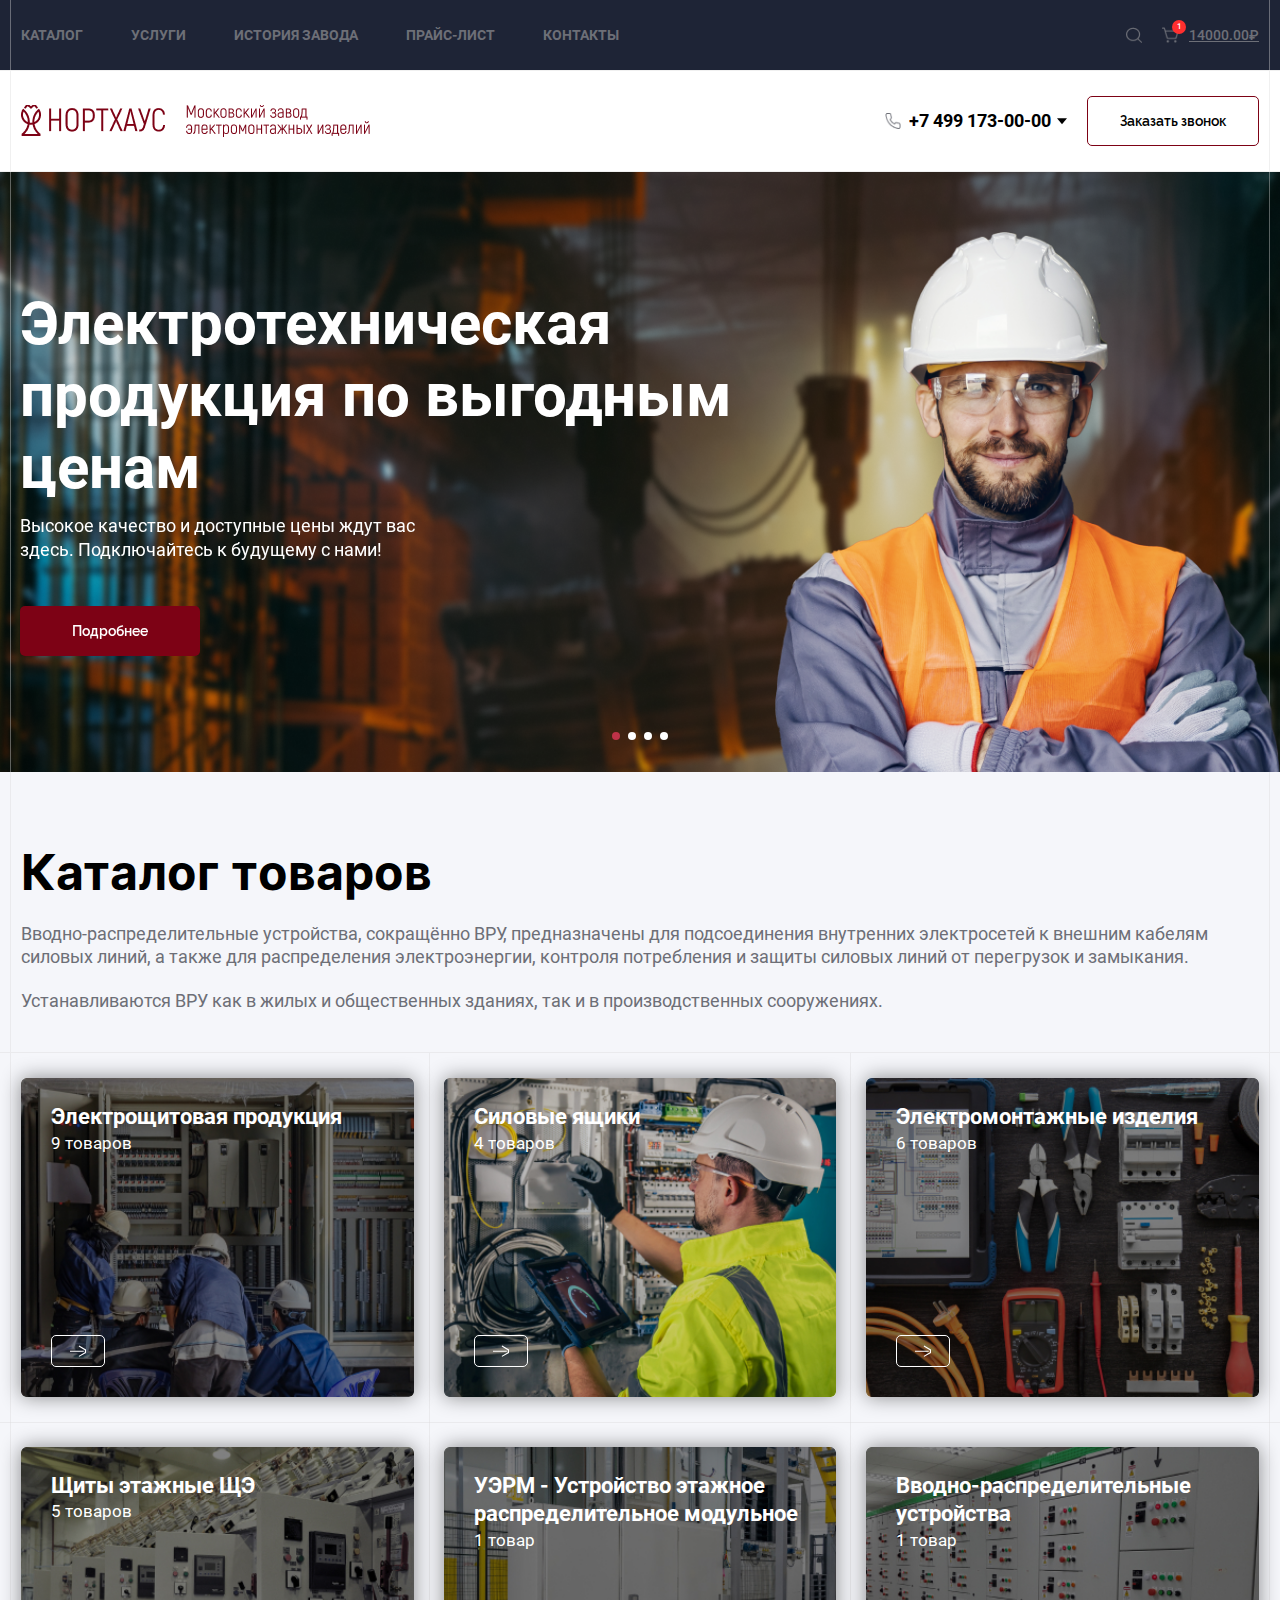
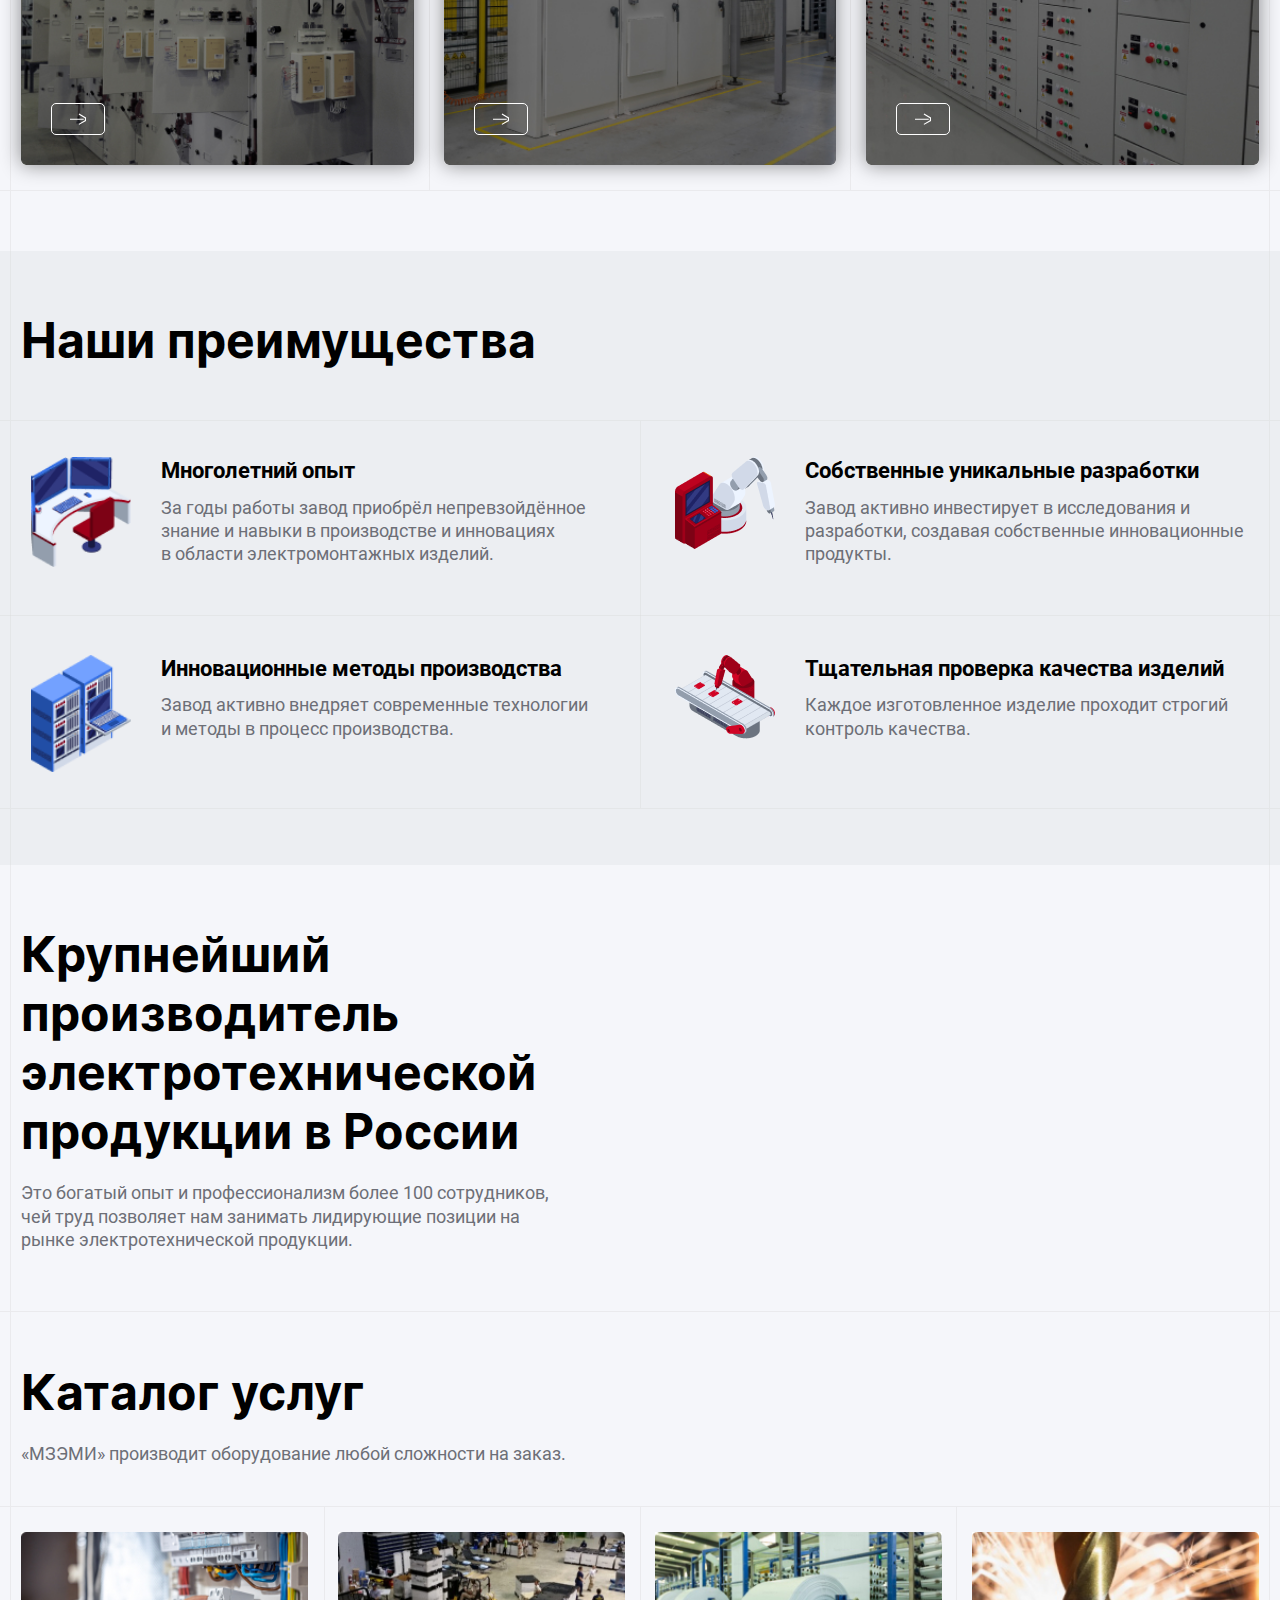
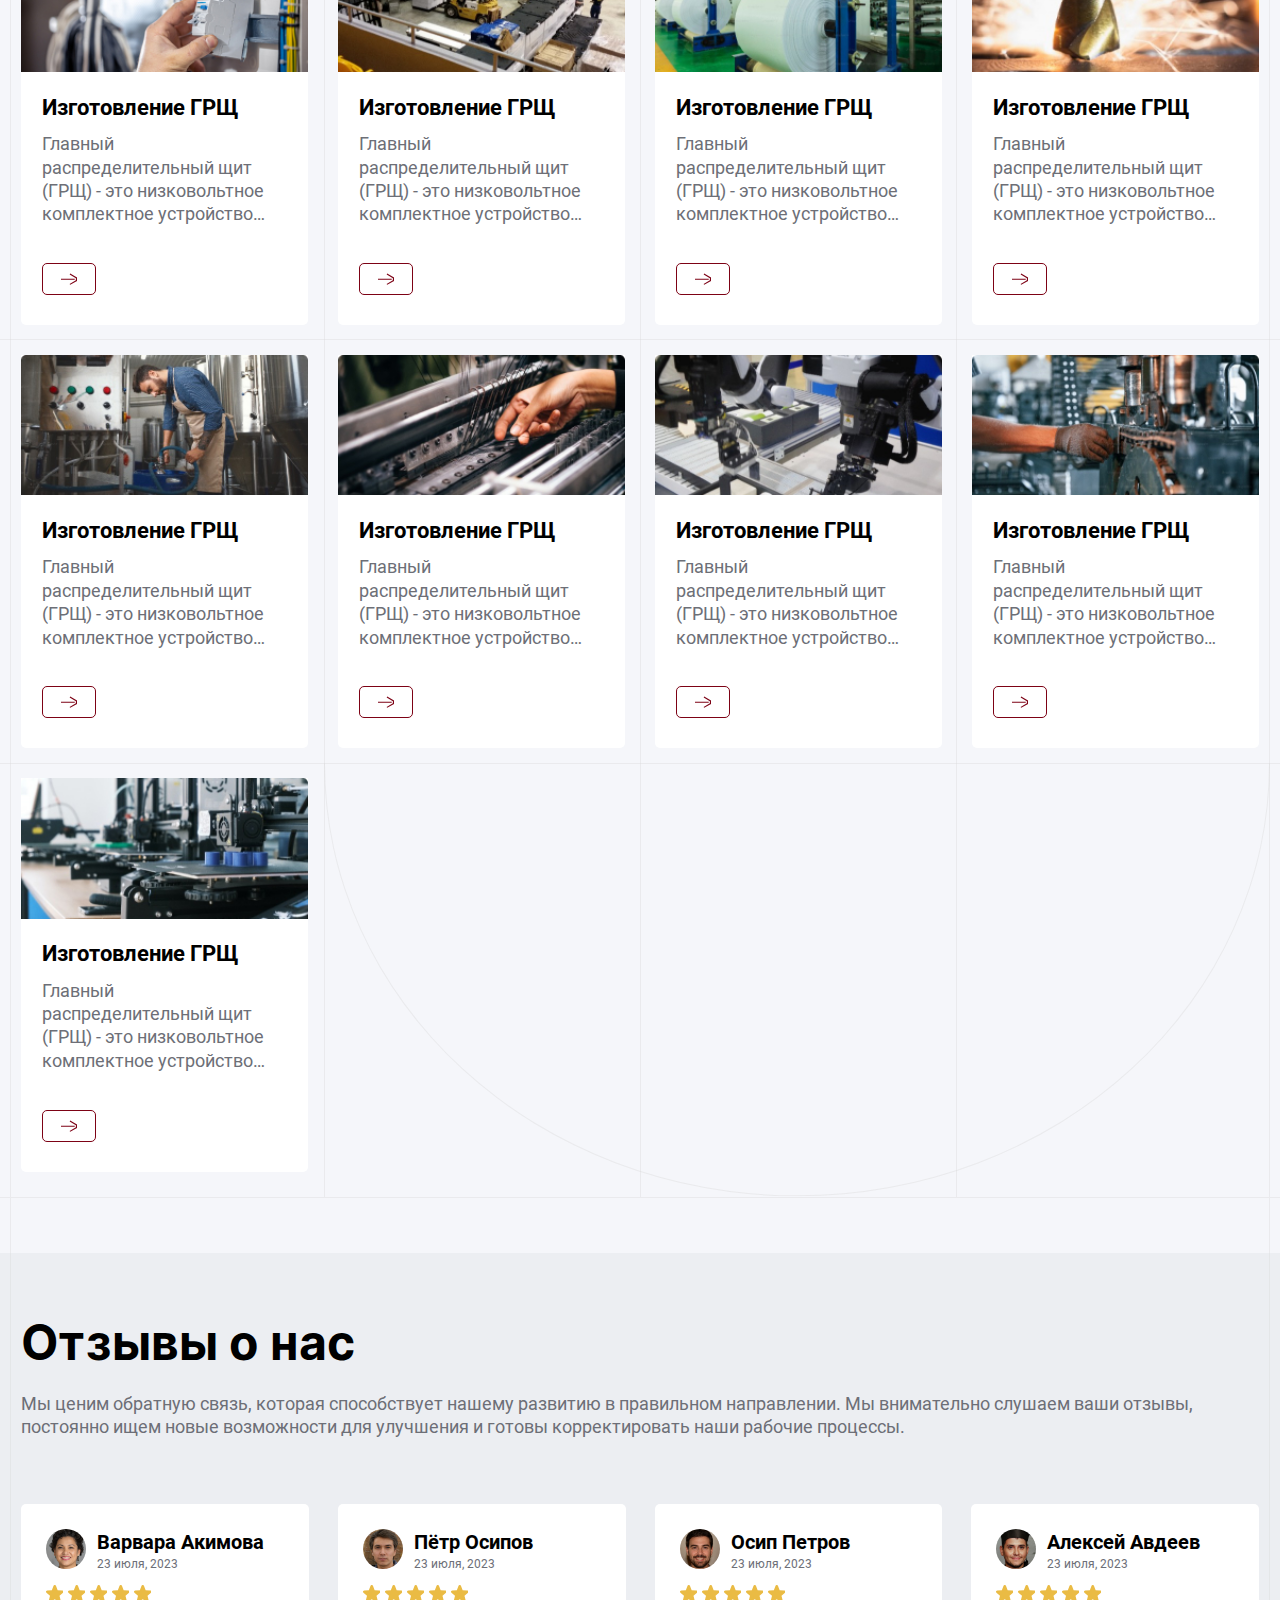
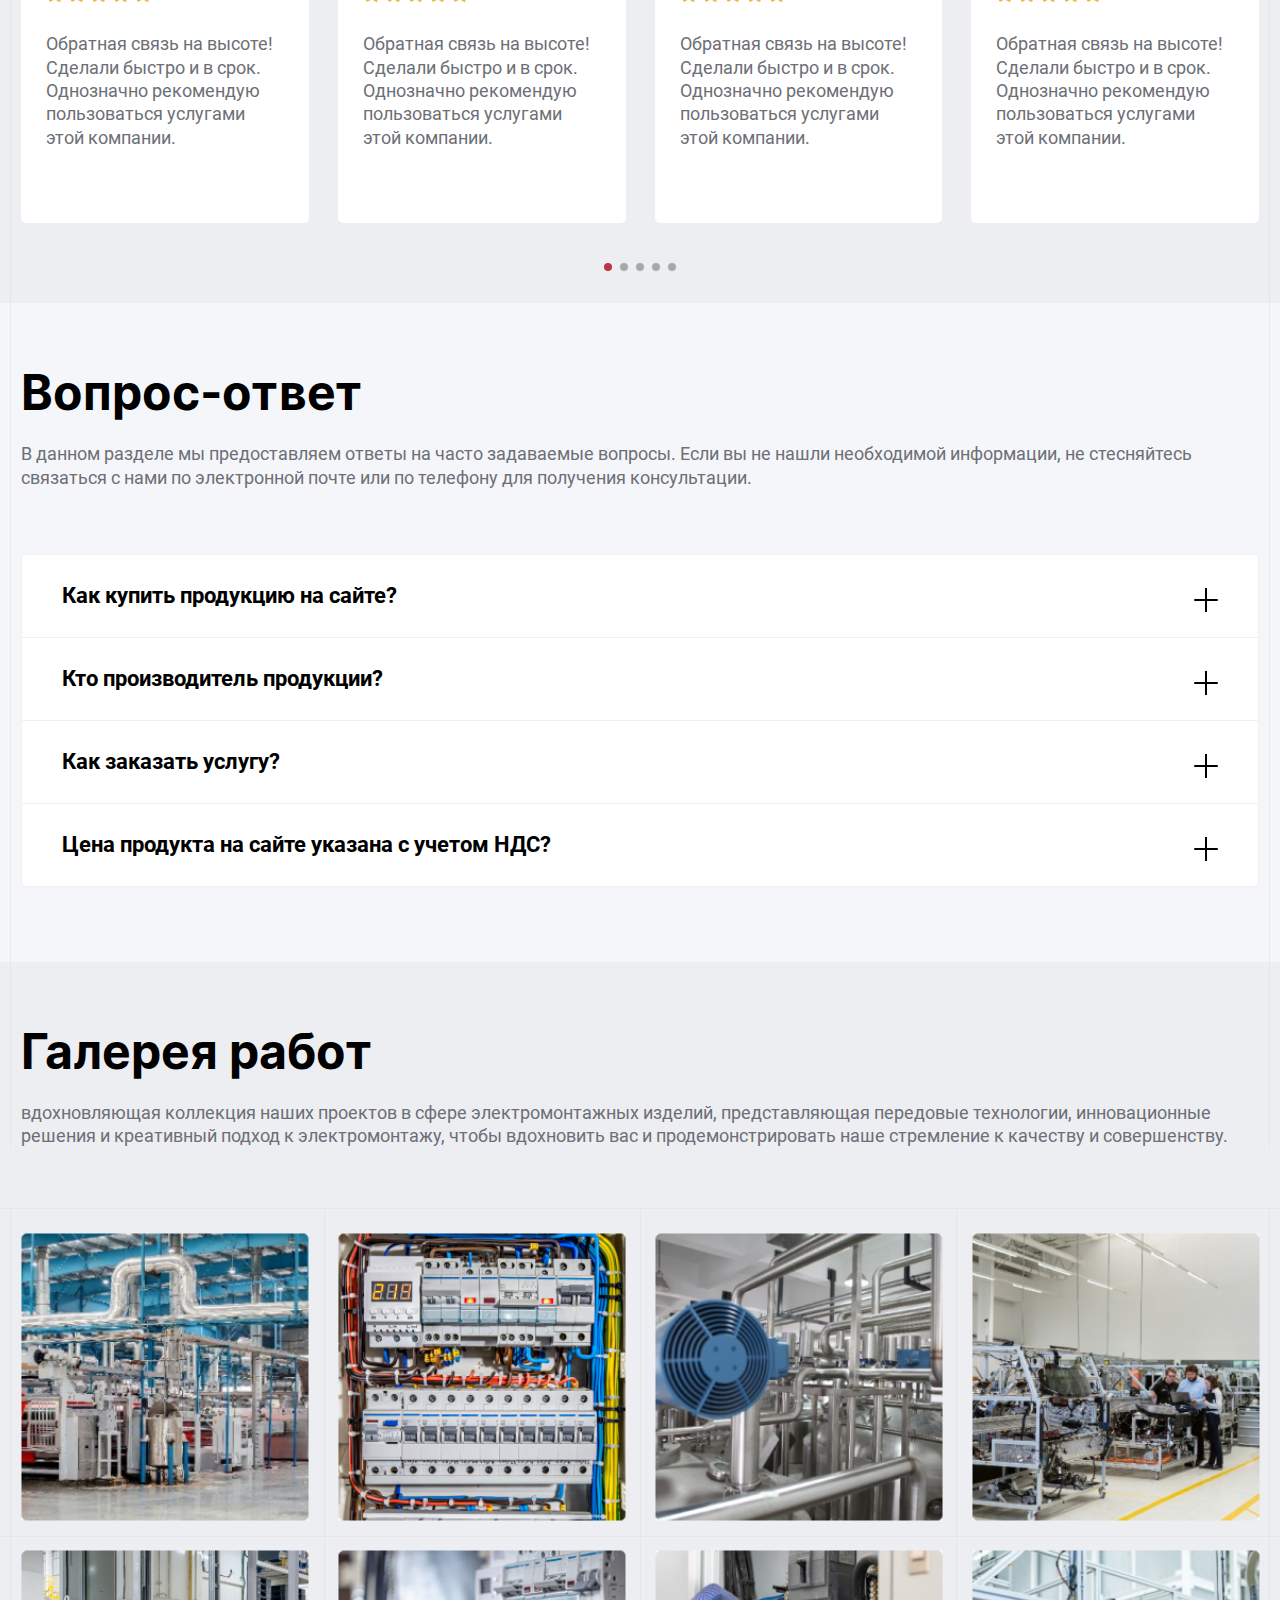
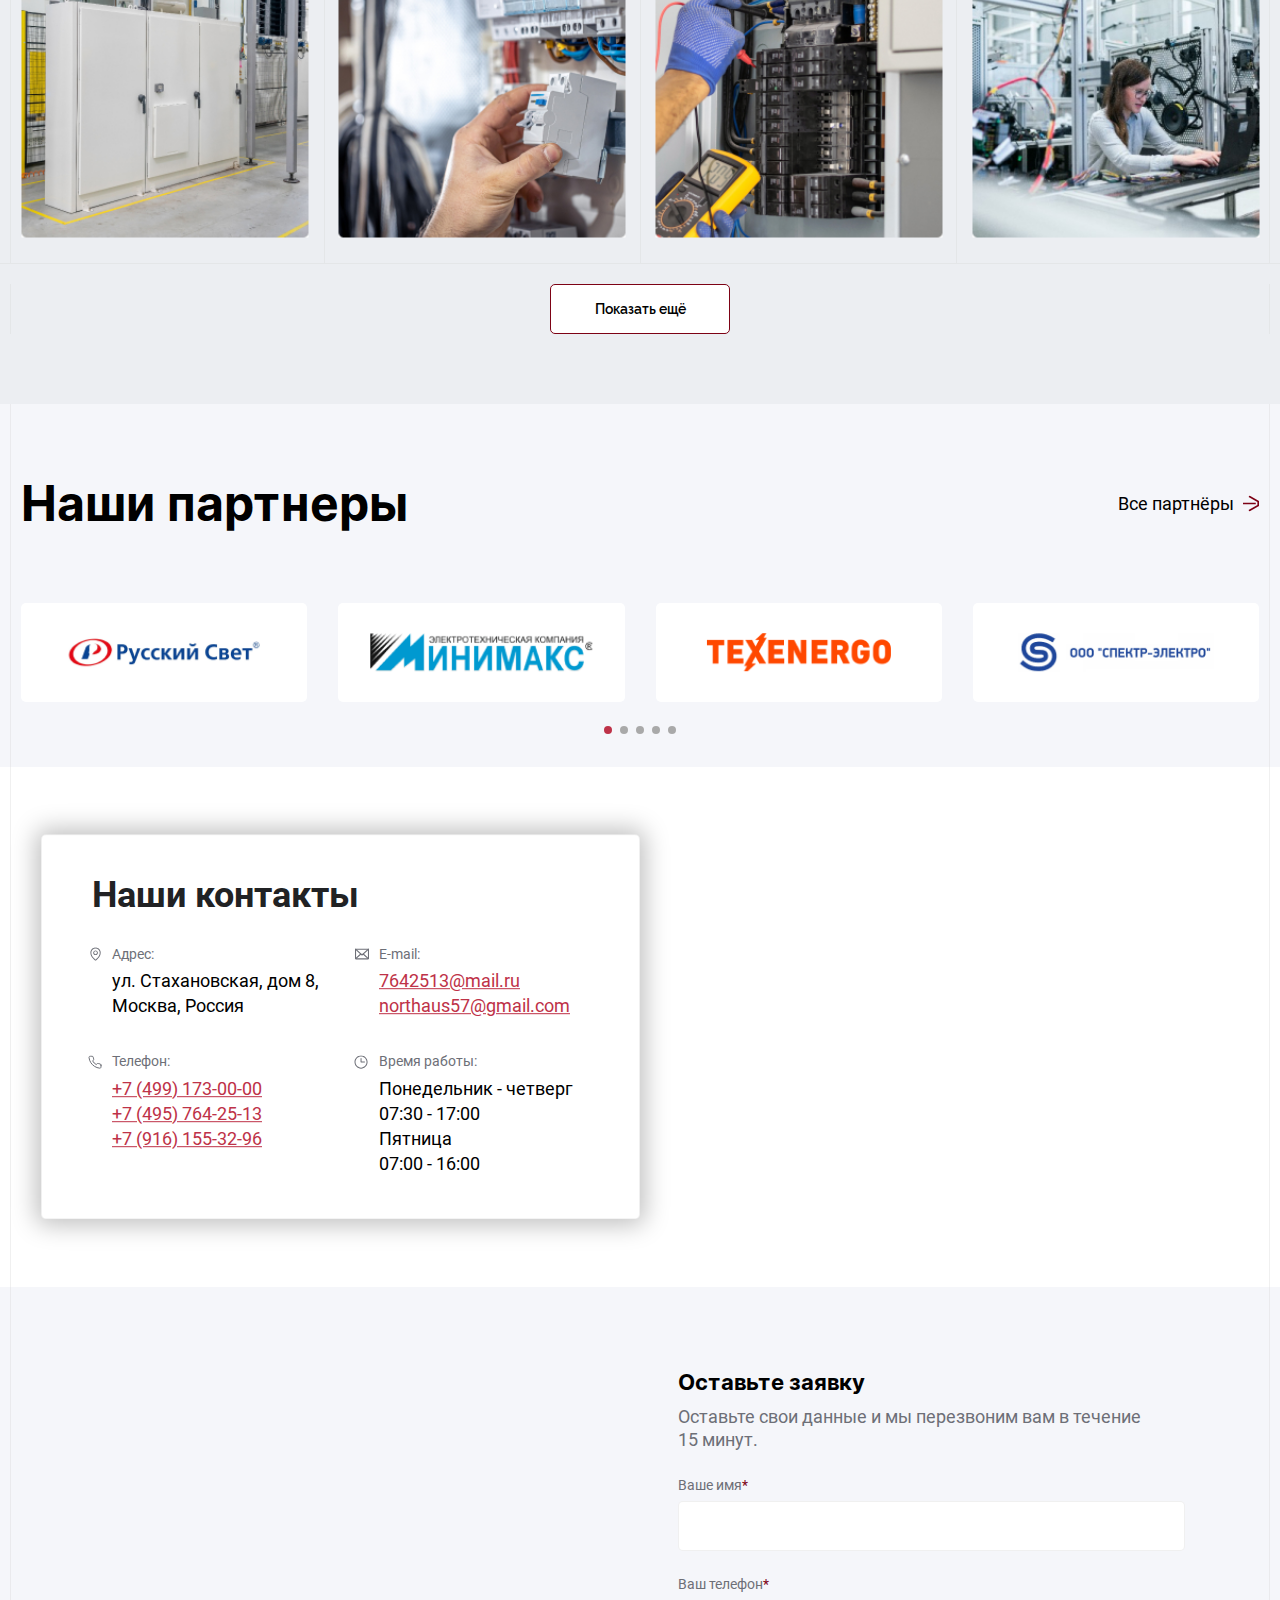
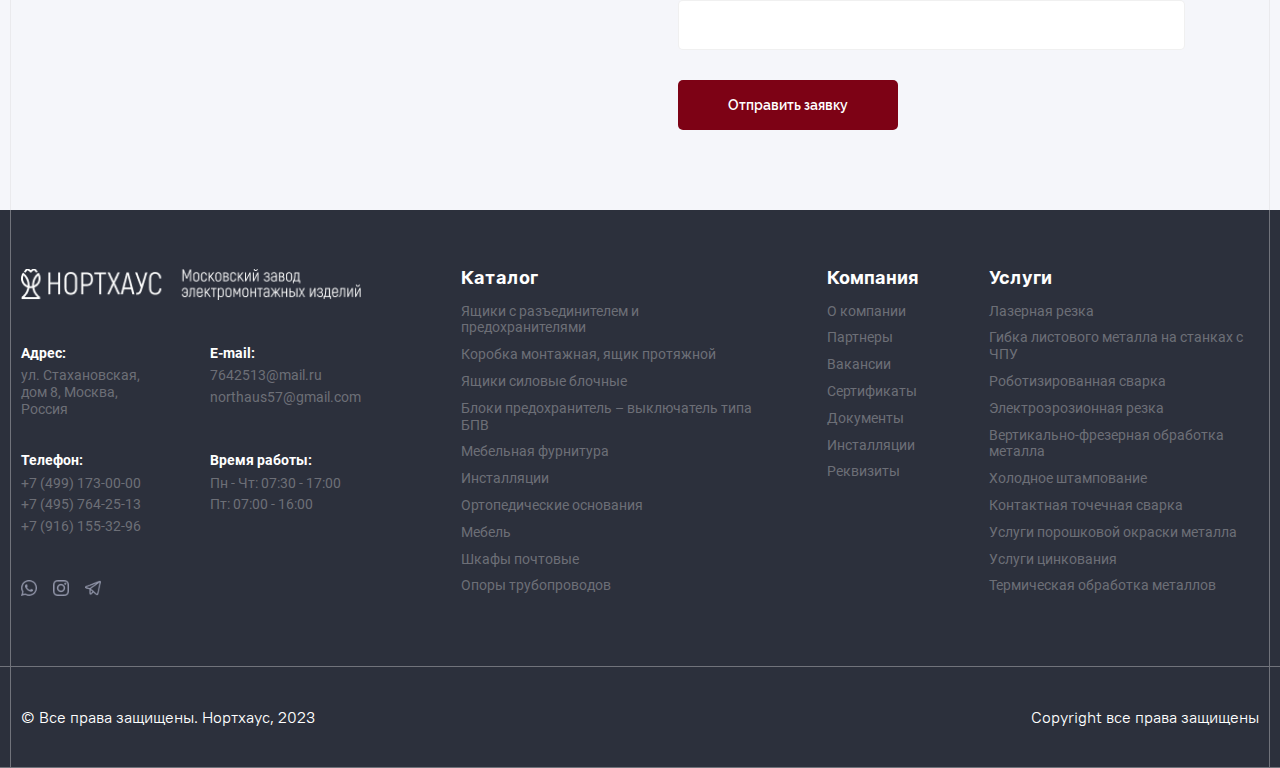
==== commit efe87b8f: "finish aside menu" ====
--- a/index.html
+++ b/index.html
@@ -12,9 +12,9 @@
 <body>
 
 	<header class="header">
-		<div class="header__nah-line-wrapper">
+		<div class="header__nav-line-wrapper">
 			<div class="container">
-				<div class="header__nah-line">
+				<div class="header__nav-line">
 					<div class="header__price-list-block">
 						<img src="/img/header-footer/price-list.png" alt="">
 						<a href="#" class="header__price-list-link">Прайс-лист</a>
@@ -1011,40 +1011,40 @@
 									<div class="about__slide-date">23 июля, 2023</div>
 								</div>
 							</div>
-							<div class="about__slide-rating">
-								<div class="about__slide-star active">
-									<svg xmlns="http://www.w3.org/2000/svg" width="17" height="17" viewBox="0 0 17 17"
-										fill="none">
-										<path fill-rule="evenodd" clip-rule="evenodd"
-											d="M8.01785 0.23037C8.23195 0.0804294 8.48699 0 8.74837 0C9.00975 0 9.26479 0.0804298 9.47888 0.23037C9.69007 0.378276 9.85132 0.586755 9.94142 0.828159L11.6574 5.14923L11.6625 5.16258C11.6641 5.16685 11.6669 5.17057 11.6705 5.17328C11.6742 5.17598 11.6786 5.17757 11.6831 5.17783L11.687 5.17806L16.2964 5.47494C17.4929 5.55264 17.9018 7.05045 17.031 7.77437L13.5003 10.7192L13.4982 10.7209C13.4903 10.7275 13.4843 10.7362 13.4811 10.746C13.478 10.7555 13.4775 10.7657 13.4798 10.7755L14.6197 15.2571C14.8957 16.3464 13.7194 17.3274 12.6962 16.682L12.6946 16.681L8.75711 14.181C8.75461 14.1794 8.75134 14.1783 8.74837 14.1783C8.7454 14.1783 8.74249 14.1791 8.73998 14.1807L8.739 14.1814L5.0761 16.5009C3.95361 17.2146 2.65656 16.13 2.96299 14.9289L4.01676 10.7763C4.01905 10.7665 4.01877 10.7555 4.01563 10.746C4.0124 10.7362 4.00648 10.7275 3.99854 10.7209L3.99648 10.7192L0.466244 7.77477C-0.404562 7.05085 0.0035274 5.55266 1.20006 5.47497L5.81363 5.17782C5.81817 5.17756 5.82255 5.17598 5.82621 5.17328C5.82987 5.17057 5.83266 5.16685 5.83424 5.16258L5.83937 5.14923L7.55532 0.828159C7.64541 0.586756 7.80666 0.378277 8.01785 0.23037Z"
-											fill="#EABB44" />
-									</svg>
-								</div>
-								<div class="about__slide-star active">
-									<svg xmlns="http://www.w3.org/2000/svg" width="17" height="17" viewBox="0 0 17 17"
-										fill="none">
-										<path fill-rule="evenodd" clip-rule="evenodd"
-											d="M8.01785 0.23037C8.23195 0.0804294 8.48699 0 8.74837 0C9.00975 0 9.26479 0.0804298 9.47888 0.23037C9.69007 0.378276 9.85132 0.586755 9.94142 0.828159L11.6574 5.14923L11.6625 5.16258C11.6641 5.16685 11.6669 5.17057 11.6705 5.17328C11.6742 5.17598 11.6786 5.17757 11.6831 5.17783L11.687 5.17806L16.2964 5.47494C17.4929 5.55264 17.9018 7.05045 17.031 7.77437L13.5003 10.7192L13.4982 10.7209C13.4903 10.7275 13.4843 10.7362 13.4811 10.746C13.478 10.7555 13.4775 10.7657 13.4798 10.7755L14.6197 15.2571C14.8957 16.3464 13.7194 17.3274 12.6962 16.682L12.6946 16.681L8.75711 14.181C8.75461 14.1794 8.75134 14.1783 8.74837 14.1783C8.7454 14.1783 8.74249 14.1791 8.73998 14.1807L8.739 14.1814L5.0761 16.5009C3.95361 17.2146 2.65656 16.13 2.96299 14.9289L4.01676 10.7763C4.01905 10.7665 4.01877 10.7555 4.01563 10.746C4.0124 10.7362 4.00648 10.7275 3.99854 10.7209L3.99648 10.7192L0.466244 7.77477C-0.404562 7.05085 0.0035274 5.55266 1.20006 5.47497L5.81363 5.17782C5.81817 5.17756 5.82255 5.17598 5.82621 5.17328C5.82987 5.17057 5.83266 5.16685 5.83424 5.16258L5.83937 5.14923L7.55532 0.828159C7.64541 0.586756 7.80666 0.378277 8.01785 0.23037Z"
-											fill="#EABB44" />
-									</svg>
-								</div>
-								<div class="about__slide-star active">
-									<svg xmlns="http://www.w3.org/2000/svg" width="17" height="17" viewBox="0 0 17 17"
-										fill="none">
-										<path fill-rule="evenodd" clip-rule="evenodd"
-											d="M8.01785 0.23037C8.23195 0.0804294 8.48699 0 8.74837 0C9.00975 0 9.26479 0.0804298 9.47888 0.23037C9.69007 0.378276 9.85132 0.586755 9.94142 0.828159L11.6574 5.14923L11.6625 5.16258C11.6641 5.16685 11.6669 5.17057 11.6705 5.17328C11.6742 5.17598 11.6786 5.17757 11.6831 5.17783L11.687 5.17806L16.2964 5.47494C17.4929 5.55264 17.9018 7.05045 17.031 7.77437L13.5003 10.7192L13.4982 10.7209C13.4903 10.7275 13.4843 10.7362 13.4811 10.746C13.478 10.7555 13.4775 10.7657 13.4798 10.7755L14.6197 15.2571C14.8957 16.3464 13.7194 17.3274 12.6962 16.682L12.6946 16.681L8.75711 14.181C8.75461 14.1794 8.75134 14.1783 8.74837 14.1783C8.7454 14.1783 8.74249 14.1791 8.73998 14.1807L8.739 14.1814L5.0761 16.5009C3.95361 17.2146 2.65656 16.13 2.96299 14.9289L4.01676 10.7763C4.01905 10.7665 4.01877 10.7555 4.01563 10.746C4.0124 10.7362 4.00648 10.7275 3.99854 10.7209L3.99648 10.7192L0.466244 7.77477C-0.404562 7.05085 0.0035274 5.55266 1.20006 5.47497L5.81363 5.17782C5.81817 5.17756 5.82255 5.17598 5.82621 5.17328C5.82987 5.17057 5.83266 5.16685 5.83424 5.16258L5.83937 5.14923L7.55532 0.828159C7.64541 0.586756 7.80666 0.378277 8.01785 0.23037Z"
-											fill="#EABB44" />
-									</svg>
-								</div>
-								<div class="about__slide-star active">
-									<svg xmlns="http://www.w3.org/2000/svg" width="17" height="17" viewBox="0 0 17 17"
-										fill="none">
-										<path fill-rule="evenodd" clip-rule="evenodd"
-											d="M8.01785 0.23037C8.23195 0.0804294 8.48699 0 8.74837 0C9.00975 0 9.26479 0.0804298 9.47888 0.23037C9.69007 0.378276 9.85132 0.586755 9.94142 0.828159L11.6574 5.14923L11.6625 5.16258C11.6641 5.16685 11.6669 5.17057 11.6705 5.17328C11.6742 5.17598 11.6786 5.17757 11.6831 5.17783L11.687 5.17806L16.2964 5.47494C17.4929 5.55264 17.9018 7.05045 17.031 7.77437L13.5003 10.7192L13.4982 10.7209C13.4903 10.7275 13.4843 10.7362 13.4811 10.746C13.478 10.7555 13.4775 10.7657 13.4798 10.7755L14.6197 15.2571C14.8957 16.3464 13.7194 17.3274 12.6962 16.682L12.6946 16.681L8.75711 14.181C8.75461 14.1794 8.75134 14.1783 8.74837 14.1783C8.7454 14.1783 8.74249 14.1791 8.73998 14.1807L8.739 14.1814L5.0761 16.5009C3.95361 17.2146 2.65656 16.13 2.96299 14.9289L4.01676 10.7763C4.01905 10.7665 4.01877 10.7555 4.01563 10.746C4.0124 10.7362 4.00648 10.7275 3.99854 10.7209L3.99648 10.7192L0.466244 7.77477C-0.404562 7.05085 0.0035274 5.55266 1.20006 5.47497L5.81363 5.17782C5.81817 5.17756 5.82255 5.17598 5.82621 5.17328C5.82987 5.17057 5.83266 5.16685 5.83424 5.16258L5.83937 5.14923L7.55532 0.828159C7.64541 0.586756 7.80666 0.378277 8.01785 0.23037Z"
-											fill="#EABB44" />
-									</svg>
-								</div>
-								<div class="about__slide-star active">
+							<div class="rating">
+								<div class="rating-star active">
+									<svg xmlns="http://www.w3.org/2000/svg" width="17" height="17" viewBox="0 0 17 17"
+										fill="none">
+										<path fill-rule="evenodd" clip-rule="evenodd"
+											d="M8.01785 0.23037C8.23195 0.0804294 8.48699 0 8.74837 0C9.00975 0 9.26479 0.0804298 9.47888 0.23037C9.69007 0.378276 9.85132 0.586755 9.94142 0.828159L11.6574 5.14923L11.6625 5.16258C11.6641 5.16685 11.6669 5.17057 11.6705 5.17328C11.6742 5.17598 11.6786 5.17757 11.6831 5.17783L11.687 5.17806L16.2964 5.47494C17.4929 5.55264 17.9018 7.05045 17.031 7.77437L13.5003 10.7192L13.4982 10.7209C13.4903 10.7275 13.4843 10.7362 13.4811 10.746C13.478 10.7555 13.4775 10.7657 13.4798 10.7755L14.6197 15.2571C14.8957 16.3464 13.7194 17.3274 12.6962 16.682L12.6946 16.681L8.75711 14.181C8.75461 14.1794 8.75134 14.1783 8.74837 14.1783C8.7454 14.1783 8.74249 14.1791 8.73998 14.1807L8.739 14.1814L5.0761 16.5009C3.95361 17.2146 2.65656 16.13 2.96299 14.9289L4.01676 10.7763C4.01905 10.7665 4.01877 10.7555 4.01563 10.746C4.0124 10.7362 4.00648 10.7275 3.99854 10.7209L3.99648 10.7192L0.466244 7.77477C-0.404562 7.05085 0.0035274 5.55266 1.20006 5.47497L5.81363 5.17782C5.81817 5.17756 5.82255 5.17598 5.82621 5.17328C5.82987 5.17057 5.83266 5.16685 5.83424 5.16258L5.83937 5.14923L7.55532 0.828159C7.64541 0.586756 7.80666 0.378277 8.01785 0.23037Z"
+											fill="#EABB44" />
+									</svg>
+								</div>
+								<div class="rating-star active">
+									<svg xmlns="http://www.w3.org/2000/svg" width="17" height="17" viewBox="0 0 17 17"
+										fill="none">
+										<path fill-rule="evenodd" clip-rule="evenodd"
+											d="M8.01785 0.23037C8.23195 0.0804294 8.48699 0 8.74837 0C9.00975 0 9.26479 0.0804298 9.47888 0.23037C9.69007 0.378276 9.85132 0.586755 9.94142 0.828159L11.6574 5.14923L11.6625 5.16258C11.6641 5.16685 11.6669 5.17057 11.6705 5.17328C11.6742 5.17598 11.6786 5.17757 11.6831 5.17783L11.687 5.17806L16.2964 5.47494C17.4929 5.55264 17.9018 7.05045 17.031 7.77437L13.5003 10.7192L13.4982 10.7209C13.4903 10.7275 13.4843 10.7362 13.4811 10.746C13.478 10.7555 13.4775 10.7657 13.4798 10.7755L14.6197 15.2571C14.8957 16.3464 13.7194 17.3274 12.6962 16.682L12.6946 16.681L8.75711 14.181C8.75461 14.1794 8.75134 14.1783 8.74837 14.1783C8.7454 14.1783 8.74249 14.1791 8.73998 14.1807L8.739 14.1814L5.0761 16.5009C3.95361 17.2146 2.65656 16.13 2.96299 14.9289L4.01676 10.7763C4.01905 10.7665 4.01877 10.7555 4.01563 10.746C4.0124 10.7362 4.00648 10.7275 3.99854 10.7209L3.99648 10.7192L0.466244 7.77477C-0.404562 7.05085 0.0035274 5.55266 1.20006 5.47497L5.81363 5.17782C5.81817 5.17756 5.82255 5.17598 5.82621 5.17328C5.82987 5.17057 5.83266 5.16685 5.83424 5.16258L5.83937 5.14923L7.55532 0.828159C7.64541 0.586756 7.80666 0.378277 8.01785 0.23037Z"
+											fill="#EABB44" />
+									</svg>
+								</div>
+								<div class="rating-star active">
+									<svg xmlns="http://www.w3.org/2000/svg" width="17" height="17" viewBox="0 0 17 17"
+										fill="none">
+										<path fill-rule="evenodd" clip-rule="evenodd"
+											d="M8.01785 0.23037C8.23195 0.0804294 8.48699 0 8.74837 0C9.00975 0 9.26479 0.0804298 9.47888 0.23037C9.69007 0.378276 9.85132 0.586755 9.94142 0.828159L11.6574 5.14923L11.6625 5.16258C11.6641 5.16685 11.6669 5.17057 11.6705 5.17328C11.6742 5.17598 11.6786 5.17757 11.6831 5.17783L11.687 5.17806L16.2964 5.47494C17.4929 5.55264 17.9018 7.05045 17.031 7.77437L13.5003 10.7192L13.4982 10.7209C13.4903 10.7275 13.4843 10.7362 13.4811 10.746C13.478 10.7555 13.4775 10.7657 13.4798 10.7755L14.6197 15.2571C14.8957 16.3464 13.7194 17.3274 12.6962 16.682L12.6946 16.681L8.75711 14.181C8.75461 14.1794 8.75134 14.1783 8.74837 14.1783C8.7454 14.1783 8.74249 14.1791 8.73998 14.1807L8.739 14.1814L5.0761 16.5009C3.95361 17.2146 2.65656 16.13 2.96299 14.9289L4.01676 10.7763C4.01905 10.7665 4.01877 10.7555 4.01563 10.746C4.0124 10.7362 4.00648 10.7275 3.99854 10.7209L3.99648 10.7192L0.466244 7.77477C-0.404562 7.05085 0.0035274 5.55266 1.20006 5.47497L5.81363 5.17782C5.81817 5.17756 5.82255 5.17598 5.82621 5.17328C5.82987 5.17057 5.83266 5.16685 5.83424 5.16258L5.83937 5.14923L7.55532 0.828159C7.64541 0.586756 7.80666 0.378277 8.01785 0.23037Z"
+											fill="#EABB44" />
+									</svg>
+								</div>
+								<div class="rating-star active">
+									<svg xmlns="http://www.w3.org/2000/svg" width="17" height="17" viewBox="0 0 17 17"
+										fill="none">
+										<path fill-rule="evenodd" clip-rule="evenodd"
+											d="M8.01785 0.23037C8.23195 0.0804294 8.48699 0 8.74837 0C9.00975 0 9.26479 0.0804298 9.47888 0.23037C9.69007 0.378276 9.85132 0.586755 9.94142 0.828159L11.6574 5.14923L11.6625 5.16258C11.6641 5.16685 11.6669 5.17057 11.6705 5.17328C11.6742 5.17598 11.6786 5.17757 11.6831 5.17783L11.687 5.17806L16.2964 5.47494C17.4929 5.55264 17.9018 7.05045 17.031 7.77437L13.5003 10.7192L13.4982 10.7209C13.4903 10.7275 13.4843 10.7362 13.4811 10.746C13.478 10.7555 13.4775 10.7657 13.4798 10.7755L14.6197 15.2571C14.8957 16.3464 13.7194 17.3274 12.6962 16.682L12.6946 16.681L8.75711 14.181C8.75461 14.1794 8.75134 14.1783 8.74837 14.1783C8.7454 14.1783 8.74249 14.1791 8.73998 14.1807L8.739 14.1814L5.0761 16.5009C3.95361 17.2146 2.65656 16.13 2.96299 14.9289L4.01676 10.7763C4.01905 10.7665 4.01877 10.7555 4.01563 10.746C4.0124 10.7362 4.00648 10.7275 3.99854 10.7209L3.99648 10.7192L0.466244 7.77477C-0.404562 7.05085 0.0035274 5.55266 1.20006 5.47497L5.81363 5.17782C5.81817 5.17756 5.82255 5.17598 5.82621 5.17328C5.82987 5.17057 5.83266 5.16685 5.83424 5.16258L5.83937 5.14923L7.55532 0.828159C7.64541 0.586756 7.80666 0.378277 8.01785 0.23037Z"
+											fill="#EABB44" />
+									</svg>
+								</div>
+								<div class="rating-star active">
 									<svg xmlns="http://www.w3.org/2000/svg" width="17" height="17" viewBox="0 0 17 17"
 										fill="none">
 										<path fill-rule="evenodd" clip-rule="evenodd"
@@ -1068,40 +1068,40 @@
 									<div class="about__slide-date">23 июля, 2023</div>
 								</div>
 							</div>
-							<div class="about__slide-rating">
-								<div class="about__slide-star active">
-									<svg xmlns="http://www.w3.org/2000/svg" width="17" height="17" viewBox="0 0 17 17"
-										fill="none">
-										<path fill-rule="evenodd" clip-rule="evenodd"
-											d="M8.01785 0.23037C8.23195 0.0804294 8.48699 0 8.74837 0C9.00975 0 9.26479 0.0804298 9.47888 0.23037C9.69007 0.378276 9.85132 0.586755 9.94142 0.828159L11.6574 5.14923L11.6625 5.16258C11.6641 5.16685 11.6669 5.17057 11.6705 5.17328C11.6742 5.17598 11.6786 5.17757 11.6831 5.17783L11.687 5.17806L16.2964 5.47494C17.4929 5.55264 17.9018 7.05045 17.031 7.77437L13.5003 10.7192L13.4982 10.7209C13.4903 10.7275 13.4843 10.7362 13.4811 10.746C13.478 10.7555 13.4775 10.7657 13.4798 10.7755L14.6197 15.2571C14.8957 16.3464 13.7194 17.3274 12.6962 16.682L12.6946 16.681L8.75711 14.181C8.75461 14.1794 8.75134 14.1783 8.74837 14.1783C8.7454 14.1783 8.74249 14.1791 8.73998 14.1807L8.739 14.1814L5.0761 16.5009C3.95361 17.2146 2.65656 16.13 2.96299 14.9289L4.01676 10.7763C4.01905 10.7665 4.01877 10.7555 4.01563 10.746C4.0124 10.7362 4.00648 10.7275 3.99854 10.7209L3.99648 10.7192L0.466244 7.77477C-0.404562 7.05085 0.0035274 5.55266 1.20006 5.47497L5.81363 5.17782C5.81817 5.17756 5.82255 5.17598 5.82621 5.17328C5.82987 5.17057 5.83266 5.16685 5.83424 5.16258L5.83937 5.14923L7.55532 0.828159C7.64541 0.586756 7.80666 0.378277 8.01785 0.23037Z"
-											fill="#EABB44" />
-									</svg>
-								</div>
-								<div class="about__slide-star active">
-									<svg xmlns="http://www.w3.org/2000/svg" width="17" height="17" viewBox="0 0 17 17"
-										fill="none">
-										<path fill-rule="evenodd" clip-rule="evenodd"
-											d="M8.01785 0.23037C8.23195 0.0804294 8.48699 0 8.74837 0C9.00975 0 9.26479 0.0804298 9.47888 0.23037C9.69007 0.378276 9.85132 0.586755 9.94142 0.828159L11.6574 5.14923L11.6625 5.16258C11.6641 5.16685 11.6669 5.17057 11.6705 5.17328C11.6742 5.17598 11.6786 5.17757 11.6831 5.17783L11.687 5.17806L16.2964 5.47494C17.4929 5.55264 17.9018 7.05045 17.031 7.77437L13.5003 10.7192L13.4982 10.7209C13.4903 10.7275 13.4843 10.7362 13.4811 10.746C13.478 10.7555 13.4775 10.7657 13.4798 10.7755L14.6197 15.2571C14.8957 16.3464 13.7194 17.3274 12.6962 16.682L12.6946 16.681L8.75711 14.181C8.75461 14.1794 8.75134 14.1783 8.74837 14.1783C8.7454 14.1783 8.74249 14.1791 8.73998 14.1807L8.739 14.1814L5.0761 16.5009C3.95361 17.2146 2.65656 16.13 2.96299 14.9289L4.01676 10.7763C4.01905 10.7665 4.01877 10.7555 4.01563 10.746C4.0124 10.7362 4.00648 10.7275 3.99854 10.7209L3.99648 10.7192L0.466244 7.77477C-0.404562 7.05085 0.0035274 5.55266 1.20006 5.47497L5.81363 5.17782C5.81817 5.17756 5.82255 5.17598 5.82621 5.17328C5.82987 5.17057 5.83266 5.16685 5.83424 5.16258L5.83937 5.14923L7.55532 0.828159C7.64541 0.586756 7.80666 0.378277 8.01785 0.23037Z"
-											fill="#EABB44" />
-									</svg>
-								</div>
-								<div class="about__slide-star active">
-									<svg xmlns="http://www.w3.org/2000/svg" width="17" height="17" viewBox="0 0 17 17"
-										fill="none">
-										<path fill-rule="evenodd" clip-rule="evenodd"
-											d="M8.01785 0.23037C8.23195 0.0804294 8.48699 0 8.74837 0C9.00975 0 9.26479 0.0804298 9.47888 0.23037C9.69007 0.378276 9.85132 0.586755 9.94142 0.828159L11.6574 5.14923L11.6625 5.16258C11.6641 5.16685 11.6669 5.17057 11.6705 5.17328C11.6742 5.17598 11.6786 5.17757 11.6831 5.17783L11.687 5.17806L16.2964 5.47494C17.4929 5.55264 17.9018 7.05045 17.031 7.77437L13.5003 10.7192L13.4982 10.7209C13.4903 10.7275 13.4843 10.7362 13.4811 10.746C13.478 10.7555 13.4775 10.7657 13.4798 10.7755L14.6197 15.2571C14.8957 16.3464 13.7194 17.3274 12.6962 16.682L12.6946 16.681L8.75711 14.181C8.75461 14.1794 8.75134 14.1783 8.74837 14.1783C8.7454 14.1783 8.74249 14.1791 8.73998 14.1807L8.739 14.1814L5.0761 16.5009C3.95361 17.2146 2.65656 16.13 2.96299 14.9289L4.01676 10.7763C4.01905 10.7665 4.01877 10.7555 4.01563 10.746C4.0124 10.7362 4.00648 10.7275 3.99854 10.7209L3.99648 10.7192L0.466244 7.77477C-0.404562 7.05085 0.0035274 5.55266 1.20006 5.47497L5.81363 5.17782C5.81817 5.17756 5.82255 5.17598 5.82621 5.17328C5.82987 5.17057 5.83266 5.16685 5.83424 5.16258L5.83937 5.14923L7.55532 0.828159C7.64541 0.586756 7.80666 0.378277 8.01785 0.23037Z"
-											fill="#EABB44" />
-									</svg>
-								</div>
-								<div class="about__slide-star active">
-									<svg xmlns="http://www.w3.org/2000/svg" width="17" height="17" viewBox="0 0 17 17"
-										fill="none">
-										<path fill-rule="evenodd" clip-rule="evenodd"
-											d="M8.01785 0.23037C8.23195 0.0804294 8.48699 0 8.74837 0C9.00975 0 9.26479 0.0804298 9.47888 0.23037C9.69007 0.378276 9.85132 0.586755 9.94142 0.828159L11.6574 5.14923L11.6625 5.16258C11.6641 5.16685 11.6669 5.17057 11.6705 5.17328C11.6742 5.17598 11.6786 5.17757 11.6831 5.17783L11.687 5.17806L16.2964 5.47494C17.4929 5.55264 17.9018 7.05045 17.031 7.77437L13.5003 10.7192L13.4982 10.7209C13.4903 10.7275 13.4843 10.7362 13.4811 10.746C13.478 10.7555 13.4775 10.7657 13.4798 10.7755L14.6197 15.2571C14.8957 16.3464 13.7194 17.3274 12.6962 16.682L12.6946 16.681L8.75711 14.181C8.75461 14.1794 8.75134 14.1783 8.74837 14.1783C8.7454 14.1783 8.74249 14.1791 8.73998 14.1807L8.739 14.1814L5.0761 16.5009C3.95361 17.2146 2.65656 16.13 2.96299 14.9289L4.01676 10.7763C4.01905 10.7665 4.01877 10.7555 4.01563 10.746C4.0124 10.7362 4.00648 10.7275 3.99854 10.7209L3.99648 10.7192L0.466244 7.77477C-0.404562 7.05085 0.0035274 5.55266 1.20006 5.47497L5.81363 5.17782C5.81817 5.17756 5.82255 5.17598 5.82621 5.17328C5.82987 5.17057 5.83266 5.16685 5.83424 5.16258L5.83937 5.14923L7.55532 0.828159C7.64541 0.586756 7.80666 0.378277 8.01785 0.23037Z"
-											fill="#EABB44" />
-									</svg>
-								</div>
-								<div class="about__slide-star active">
+							<div class="rating">
+								<div class="rating-star active">
+									<svg xmlns="http://www.w3.org/2000/svg" width="17" height="17" viewBox="0 0 17 17"
+										fill="none">
+										<path fill-rule="evenodd" clip-rule="evenodd"
+											d="M8.01785 0.23037C8.23195 0.0804294 8.48699 0 8.74837 0C9.00975 0 9.26479 0.0804298 9.47888 0.23037C9.69007 0.378276 9.85132 0.586755 9.94142 0.828159L11.6574 5.14923L11.6625 5.16258C11.6641 5.16685 11.6669 5.17057 11.6705 5.17328C11.6742 5.17598 11.6786 5.17757 11.6831 5.17783L11.687 5.17806L16.2964 5.47494C17.4929 5.55264 17.9018 7.05045 17.031 7.77437L13.5003 10.7192L13.4982 10.7209C13.4903 10.7275 13.4843 10.7362 13.4811 10.746C13.478 10.7555 13.4775 10.7657 13.4798 10.7755L14.6197 15.2571C14.8957 16.3464 13.7194 17.3274 12.6962 16.682L12.6946 16.681L8.75711 14.181C8.75461 14.1794 8.75134 14.1783 8.74837 14.1783C8.7454 14.1783 8.74249 14.1791 8.73998 14.1807L8.739 14.1814L5.0761 16.5009C3.95361 17.2146 2.65656 16.13 2.96299 14.9289L4.01676 10.7763C4.01905 10.7665 4.01877 10.7555 4.01563 10.746C4.0124 10.7362 4.00648 10.7275 3.99854 10.7209L3.99648 10.7192L0.466244 7.77477C-0.404562 7.05085 0.0035274 5.55266 1.20006 5.47497L5.81363 5.17782C5.81817 5.17756 5.82255 5.17598 5.82621 5.17328C5.82987 5.17057 5.83266 5.16685 5.83424 5.16258L5.83937 5.14923L7.55532 0.828159C7.64541 0.586756 7.80666 0.378277 8.01785 0.23037Z"
+											fill="#EABB44" />
+									</svg>
+								</div>
+								<div class="rating-star active">
+									<svg xmlns="http://www.w3.org/2000/svg" width="17" height="17" viewBox="0 0 17 17"
+										fill="none">
+										<path fill-rule="evenodd" clip-rule="evenodd"
+											d="M8.01785 0.23037C8.23195 0.0804294 8.48699 0 8.74837 0C9.00975 0 9.26479 0.0804298 9.47888 0.23037C9.69007 0.378276 9.85132 0.586755 9.94142 0.828159L11.6574 5.14923L11.6625 5.16258C11.6641 5.16685 11.6669 5.17057 11.6705 5.17328C11.6742 5.17598 11.6786 5.17757 11.6831 5.17783L11.687 5.17806L16.2964 5.47494C17.4929 5.55264 17.9018 7.05045 17.031 7.77437L13.5003 10.7192L13.4982 10.7209C13.4903 10.7275 13.4843 10.7362 13.4811 10.746C13.478 10.7555 13.4775 10.7657 13.4798 10.7755L14.6197 15.2571C14.8957 16.3464 13.7194 17.3274 12.6962 16.682L12.6946 16.681L8.75711 14.181C8.75461 14.1794 8.75134 14.1783 8.74837 14.1783C8.7454 14.1783 8.74249 14.1791 8.73998 14.1807L8.739 14.1814L5.0761 16.5009C3.95361 17.2146 2.65656 16.13 2.96299 14.9289L4.01676 10.7763C4.01905 10.7665 4.01877 10.7555 4.01563 10.746C4.0124 10.7362 4.00648 10.7275 3.99854 10.7209L3.99648 10.7192L0.466244 7.77477C-0.404562 7.05085 0.0035274 5.55266 1.20006 5.47497L5.81363 5.17782C5.81817 5.17756 5.82255 5.17598 5.82621 5.17328C5.82987 5.17057 5.83266 5.16685 5.83424 5.16258L5.83937 5.14923L7.55532 0.828159C7.64541 0.586756 7.80666 0.378277 8.01785 0.23037Z"
+											fill="#EABB44" />
+									</svg>
+								</div>
+								<div class="rating-star active">
+									<svg xmlns="http://www.w3.org/2000/svg" width="17" height="17" viewBox="0 0 17 17"
+										fill="none">
+										<path fill-rule="evenodd" clip-rule="evenodd"
+											d="M8.01785 0.23037C8.23195 0.0804294 8.48699 0 8.74837 0C9.00975 0 9.26479 0.0804298 9.47888 0.23037C9.69007 0.378276 9.85132 0.586755 9.94142 0.828159L11.6574 5.14923L11.6625 5.16258C11.6641 5.16685 11.6669 5.17057 11.6705 5.17328C11.6742 5.17598 11.6786 5.17757 11.6831 5.17783L11.687 5.17806L16.2964 5.47494C17.4929 5.55264 17.9018 7.05045 17.031 7.77437L13.5003 10.7192L13.4982 10.7209C13.4903 10.7275 13.4843 10.7362 13.4811 10.746C13.478 10.7555 13.4775 10.7657 13.4798 10.7755L14.6197 15.2571C14.8957 16.3464 13.7194 17.3274 12.6962 16.682L12.6946 16.681L8.75711 14.181C8.75461 14.1794 8.75134 14.1783 8.74837 14.1783C8.7454 14.1783 8.74249 14.1791 8.73998 14.1807L8.739 14.1814L5.0761 16.5009C3.95361 17.2146 2.65656 16.13 2.96299 14.9289L4.01676 10.7763C4.01905 10.7665 4.01877 10.7555 4.01563 10.746C4.0124 10.7362 4.00648 10.7275 3.99854 10.7209L3.99648 10.7192L0.466244 7.77477C-0.404562 7.05085 0.0035274 5.55266 1.20006 5.47497L5.81363 5.17782C5.81817 5.17756 5.82255 5.17598 5.82621 5.17328C5.82987 5.17057 5.83266 5.16685 5.83424 5.16258L5.83937 5.14923L7.55532 0.828159C7.64541 0.586756 7.80666 0.378277 8.01785 0.23037Z"
+											fill="#EABB44" />
+									</svg>
+								</div>
+								<div class="rating-star active">
+									<svg xmlns="http://www.w3.org/2000/svg" width="17" height="17" viewBox="0 0 17 17"
+										fill="none">
+										<path fill-rule="evenodd" clip-rule="evenodd"
+											d="M8.01785 0.23037C8.23195 0.0804294 8.48699 0 8.74837 0C9.00975 0 9.26479 0.0804298 9.47888 0.23037C9.69007 0.378276 9.85132 0.586755 9.94142 0.828159L11.6574 5.14923L11.6625 5.16258C11.6641 5.16685 11.6669 5.17057 11.6705 5.17328C11.6742 5.17598 11.6786 5.17757 11.6831 5.17783L11.687 5.17806L16.2964 5.47494C17.4929 5.55264 17.9018 7.05045 17.031 7.77437L13.5003 10.7192L13.4982 10.7209C13.4903 10.7275 13.4843 10.7362 13.4811 10.746C13.478 10.7555 13.4775 10.7657 13.4798 10.7755L14.6197 15.2571C14.8957 16.3464 13.7194 17.3274 12.6962 16.682L12.6946 16.681L8.75711 14.181C8.75461 14.1794 8.75134 14.1783 8.74837 14.1783C8.7454 14.1783 8.74249 14.1791 8.73998 14.1807L8.739 14.1814L5.0761 16.5009C3.95361 17.2146 2.65656 16.13 2.96299 14.9289L4.01676 10.7763C4.01905 10.7665 4.01877 10.7555 4.01563 10.746C4.0124 10.7362 4.00648 10.7275 3.99854 10.7209L3.99648 10.7192L0.466244 7.77477C-0.404562 7.05085 0.0035274 5.55266 1.20006 5.47497L5.81363 5.17782C5.81817 5.17756 5.82255 5.17598 5.82621 5.17328C5.82987 5.17057 5.83266 5.16685 5.83424 5.16258L5.83937 5.14923L7.55532 0.828159C7.64541 0.586756 7.80666 0.378277 8.01785 0.23037Z"
+											fill="#EABB44" />
+									</svg>
+								</div>
+								<div class="rating-star active">
 									<svg xmlns="http://www.w3.org/2000/svg" width="17" height="17" viewBox="0 0 17 17"
 										fill="none">
 										<path fill-rule="evenodd" clip-rule="evenodd"
@@ -1125,40 +1125,40 @@
 									<div class="about__slide-date">23 июля, 2023</div>
 								</div>
 							</div>
-							<div class="about__slide-rating">
-								<div class="about__slide-star active">
-									<svg xmlns="http://www.w3.org/2000/svg" width="17" height="17" viewBox="0 0 17 17"
-										fill="none">
-										<path fill-rule="evenodd" clip-rule="evenodd"
-											d="M8.01785 0.23037C8.23195 0.0804294 8.48699 0 8.74837 0C9.00975 0 9.26479 0.0804298 9.47888 0.23037C9.69007 0.378276 9.85132 0.586755 9.94142 0.828159L11.6574 5.14923L11.6625 5.16258C11.6641 5.16685 11.6669 5.17057 11.6705 5.17328C11.6742 5.17598 11.6786 5.17757 11.6831 5.17783L11.687 5.17806L16.2964 5.47494C17.4929 5.55264 17.9018 7.05045 17.031 7.77437L13.5003 10.7192L13.4982 10.7209C13.4903 10.7275 13.4843 10.7362 13.4811 10.746C13.478 10.7555 13.4775 10.7657 13.4798 10.7755L14.6197 15.2571C14.8957 16.3464 13.7194 17.3274 12.6962 16.682L12.6946 16.681L8.75711 14.181C8.75461 14.1794 8.75134 14.1783 8.74837 14.1783C8.7454 14.1783 8.74249 14.1791 8.73998 14.1807L8.739 14.1814L5.0761 16.5009C3.95361 17.2146 2.65656 16.13 2.96299 14.9289L4.01676 10.7763C4.01905 10.7665 4.01877 10.7555 4.01563 10.746C4.0124 10.7362 4.00648 10.7275 3.99854 10.7209L3.99648 10.7192L0.466244 7.77477C-0.404562 7.05085 0.0035274 5.55266 1.20006 5.47497L5.81363 5.17782C5.81817 5.17756 5.82255 5.17598 5.82621 5.17328C5.82987 5.17057 5.83266 5.16685 5.83424 5.16258L5.83937 5.14923L7.55532 0.828159C7.64541 0.586756 7.80666 0.378277 8.01785 0.23037Z"
-											fill="#EABB44" />
-									</svg>
-								</div>
-								<div class="about__slide-star active">
-									<svg xmlns="http://www.w3.org/2000/svg" width="17" height="17" viewBox="0 0 17 17"
-										fill="none">
-										<path fill-rule="evenodd" clip-rule="evenodd"
-											d="M8.01785 0.23037C8.23195 0.0804294 8.48699 0 8.74837 0C9.00975 0 9.26479 0.0804298 9.47888 0.23037C9.69007 0.378276 9.85132 0.586755 9.94142 0.828159L11.6574 5.14923L11.6625 5.16258C11.6641 5.16685 11.6669 5.17057 11.6705 5.17328C11.6742 5.17598 11.6786 5.17757 11.6831 5.17783L11.687 5.17806L16.2964 5.47494C17.4929 5.55264 17.9018 7.05045 17.031 7.77437L13.5003 10.7192L13.4982 10.7209C13.4903 10.7275 13.4843 10.7362 13.4811 10.746C13.478 10.7555 13.4775 10.7657 13.4798 10.7755L14.6197 15.2571C14.8957 16.3464 13.7194 17.3274 12.6962 16.682L12.6946 16.681L8.75711 14.181C8.75461 14.1794 8.75134 14.1783 8.74837 14.1783C8.7454 14.1783 8.74249 14.1791 8.73998 14.1807L8.739 14.1814L5.0761 16.5009C3.95361 17.2146 2.65656 16.13 2.96299 14.9289L4.01676 10.7763C4.01905 10.7665 4.01877 10.7555 4.01563 10.746C4.0124 10.7362 4.00648 10.7275 3.99854 10.7209L3.99648 10.7192L0.466244 7.77477C-0.404562 7.05085 0.0035274 5.55266 1.20006 5.47497L5.81363 5.17782C5.81817 5.17756 5.82255 5.17598 5.82621 5.17328C5.82987 5.17057 5.83266 5.16685 5.83424 5.16258L5.83937 5.14923L7.55532 0.828159C7.64541 0.586756 7.80666 0.378277 8.01785 0.23037Z"
-											fill="#EABB44" />
-									</svg>
-								</div>
-								<div class="about__slide-star active">
-									<svg xmlns="http://www.w3.org/2000/svg" width="17" height="17" viewBox="0 0 17 17"
-										fill="none">
-										<path fill-rule="evenodd" clip-rule="evenodd"
-											d="M8.01785 0.23037C8.23195 0.0804294 8.48699 0 8.74837 0C9.00975 0 9.26479 0.0804298 9.47888 0.23037C9.69007 0.378276 9.85132 0.586755 9.94142 0.828159L11.6574 5.14923L11.6625 5.16258C11.6641 5.16685 11.6669 5.17057 11.6705 5.17328C11.6742 5.17598 11.6786 5.17757 11.6831 5.17783L11.687 5.17806L16.2964 5.47494C17.4929 5.55264 17.9018 7.05045 17.031 7.77437L13.5003 10.7192L13.4982 10.7209C13.4903 10.7275 13.4843 10.7362 13.4811 10.746C13.478 10.7555 13.4775 10.7657 13.4798 10.7755L14.6197 15.2571C14.8957 16.3464 13.7194 17.3274 12.6962 16.682L12.6946 16.681L8.75711 14.181C8.75461 14.1794 8.75134 14.1783 8.74837 14.1783C8.7454 14.1783 8.74249 14.1791 8.73998 14.1807L8.739 14.1814L5.0761 16.5009C3.95361 17.2146 2.65656 16.13 2.96299 14.9289L4.01676 10.7763C4.01905 10.7665 4.01877 10.7555 4.01563 10.746C4.0124 10.7362 4.00648 10.7275 3.99854 10.7209L3.99648 10.7192L0.466244 7.77477C-0.404562 7.05085 0.0035274 5.55266 1.20006 5.47497L5.81363 5.17782C5.81817 5.17756 5.82255 5.17598 5.82621 5.17328C5.82987 5.17057 5.83266 5.16685 5.83424 5.16258L5.83937 5.14923L7.55532 0.828159C7.64541 0.586756 7.80666 0.378277 8.01785 0.23037Z"
-											fill="#EABB44" />
-									</svg>
-								</div>
-								<div class="about__slide-star active">
-									<svg xmlns="http://www.w3.org/2000/svg" width="17" height="17" viewBox="0 0 17 17"
-										fill="none">
-										<path fill-rule="evenodd" clip-rule="evenodd"
-											d="M8.01785 0.23037C8.23195 0.0804294 8.48699 0 8.74837 0C9.00975 0 9.26479 0.0804298 9.47888 0.23037C9.69007 0.378276 9.85132 0.586755 9.94142 0.828159L11.6574 5.14923L11.6625 5.16258C11.6641 5.16685 11.6669 5.17057 11.6705 5.17328C11.6742 5.17598 11.6786 5.17757 11.6831 5.17783L11.687 5.17806L16.2964 5.47494C17.4929 5.55264 17.9018 7.05045 17.031 7.77437L13.5003 10.7192L13.4982 10.7209C13.4903 10.7275 13.4843 10.7362 13.4811 10.746C13.478 10.7555 13.4775 10.7657 13.4798 10.7755L14.6197 15.2571C14.8957 16.3464 13.7194 17.3274 12.6962 16.682L12.6946 16.681L8.75711 14.181C8.75461 14.1794 8.75134 14.1783 8.74837 14.1783C8.7454 14.1783 8.74249 14.1791 8.73998 14.1807L8.739 14.1814L5.0761 16.5009C3.95361 17.2146 2.65656 16.13 2.96299 14.9289L4.01676 10.7763C4.01905 10.7665 4.01877 10.7555 4.01563 10.746C4.0124 10.7362 4.00648 10.7275 3.99854 10.7209L3.99648 10.7192L0.466244 7.77477C-0.404562 7.05085 0.0035274 5.55266 1.20006 5.47497L5.81363 5.17782C5.81817 5.17756 5.82255 5.17598 5.82621 5.17328C5.82987 5.17057 5.83266 5.16685 5.83424 5.16258L5.83937 5.14923L7.55532 0.828159C7.64541 0.586756 7.80666 0.378277 8.01785 0.23037Z"
-											fill="#EABB44" />
-									</svg>
-								</div>
-								<div class="about__slide-star active">
+							<div class="rating">
+								<div class="rating-star active">
+									<svg xmlns="http://www.w3.org/2000/svg" width="17" height="17" viewBox="0 0 17 17"
+										fill="none">
+										<path fill-rule="evenodd" clip-rule="evenodd"
+											d="M8.01785 0.23037C8.23195 0.0804294 8.48699 0 8.74837 0C9.00975 0 9.26479 0.0804298 9.47888 0.23037C9.69007 0.378276 9.85132 0.586755 9.94142 0.828159L11.6574 5.14923L11.6625 5.16258C11.6641 5.16685 11.6669 5.17057 11.6705 5.17328C11.6742 5.17598 11.6786 5.17757 11.6831 5.17783L11.687 5.17806L16.2964 5.47494C17.4929 5.55264 17.9018 7.05045 17.031 7.77437L13.5003 10.7192L13.4982 10.7209C13.4903 10.7275 13.4843 10.7362 13.4811 10.746C13.478 10.7555 13.4775 10.7657 13.4798 10.7755L14.6197 15.2571C14.8957 16.3464 13.7194 17.3274 12.6962 16.682L12.6946 16.681L8.75711 14.181C8.75461 14.1794 8.75134 14.1783 8.74837 14.1783C8.7454 14.1783 8.74249 14.1791 8.73998 14.1807L8.739 14.1814L5.0761 16.5009C3.95361 17.2146 2.65656 16.13 2.96299 14.9289L4.01676 10.7763C4.01905 10.7665 4.01877 10.7555 4.01563 10.746C4.0124 10.7362 4.00648 10.7275 3.99854 10.7209L3.99648 10.7192L0.466244 7.77477C-0.404562 7.05085 0.0035274 5.55266 1.20006 5.47497L5.81363 5.17782C5.81817 5.17756 5.82255 5.17598 5.82621 5.17328C5.82987 5.17057 5.83266 5.16685 5.83424 5.16258L5.83937 5.14923L7.55532 0.828159C7.64541 0.586756 7.80666 0.378277 8.01785 0.23037Z"
+											fill="#EABB44" />
+									</svg>
+								</div>
+								<div class="rating-star active">
+									<svg xmlns="http://www.w3.org/2000/svg" width="17" height="17" viewBox="0 0 17 17"
+										fill="none">
+										<path fill-rule="evenodd" clip-rule="evenodd"
+											d="M8.01785 0.23037C8.23195 0.0804294 8.48699 0 8.74837 0C9.00975 0 9.26479 0.0804298 9.47888 0.23037C9.69007 0.378276 9.85132 0.586755 9.94142 0.828159L11.6574 5.14923L11.6625 5.16258C11.6641 5.16685 11.6669 5.17057 11.6705 5.17328C11.6742 5.17598 11.6786 5.17757 11.6831 5.17783L11.687 5.17806L16.2964 5.47494C17.4929 5.55264 17.9018 7.05045 17.031 7.77437L13.5003 10.7192L13.4982 10.7209C13.4903 10.7275 13.4843 10.7362 13.4811 10.746C13.478 10.7555 13.4775 10.7657 13.4798 10.7755L14.6197 15.2571C14.8957 16.3464 13.7194 17.3274 12.6962 16.682L12.6946 16.681L8.75711 14.181C8.75461 14.1794 8.75134 14.1783 8.74837 14.1783C8.7454 14.1783 8.74249 14.1791 8.73998 14.1807L8.739 14.1814L5.0761 16.5009C3.95361 17.2146 2.65656 16.13 2.96299 14.9289L4.01676 10.7763C4.01905 10.7665 4.01877 10.7555 4.01563 10.746C4.0124 10.7362 4.00648 10.7275 3.99854 10.7209L3.99648 10.7192L0.466244 7.77477C-0.404562 7.05085 0.0035274 5.55266 1.20006 5.47497L5.81363 5.17782C5.81817 5.17756 5.82255 5.17598 5.82621 5.17328C5.82987 5.17057 5.83266 5.16685 5.83424 5.16258L5.83937 5.14923L7.55532 0.828159C7.64541 0.586756 7.80666 0.378277 8.01785 0.23037Z"
+											fill="#EABB44" />
+									</svg>
+								</div>
+								<div class="rating-star active">
+									<svg xmlns="http://www.w3.org/2000/svg" width="17" height="17" viewBox="0 0 17 17"
+										fill="none">
+										<path fill-rule="evenodd" clip-rule="evenodd"
+											d="M8.01785 0.23037C8.23195 0.0804294 8.48699 0 8.74837 0C9.00975 0 9.26479 0.0804298 9.47888 0.23037C9.69007 0.378276 9.85132 0.586755 9.94142 0.828159L11.6574 5.14923L11.6625 5.16258C11.6641 5.16685 11.6669 5.17057 11.6705 5.17328C11.6742 5.17598 11.6786 5.17757 11.6831 5.17783L11.687 5.17806L16.2964 5.47494C17.4929 5.55264 17.9018 7.05045 17.031 7.77437L13.5003 10.7192L13.4982 10.7209C13.4903 10.7275 13.4843 10.7362 13.4811 10.746C13.478 10.7555 13.4775 10.7657 13.4798 10.7755L14.6197 15.2571C14.8957 16.3464 13.7194 17.3274 12.6962 16.682L12.6946 16.681L8.75711 14.181C8.75461 14.1794 8.75134 14.1783 8.74837 14.1783C8.7454 14.1783 8.74249 14.1791 8.73998 14.1807L8.739 14.1814L5.0761 16.5009C3.95361 17.2146 2.65656 16.13 2.96299 14.9289L4.01676 10.7763C4.01905 10.7665 4.01877 10.7555 4.01563 10.746C4.0124 10.7362 4.00648 10.7275 3.99854 10.7209L3.99648 10.7192L0.466244 7.77477C-0.404562 7.05085 0.0035274 5.55266 1.20006 5.47497L5.81363 5.17782C5.81817 5.17756 5.82255 5.17598 5.82621 5.17328C5.82987 5.17057 5.83266 5.16685 5.83424 5.16258L5.83937 5.14923L7.55532 0.828159C7.64541 0.586756 7.80666 0.378277 8.01785 0.23037Z"
+											fill="#EABB44" />
+									</svg>
+								</div>
+								<div class="rating-star active">
+									<svg xmlns="http://www.w3.org/2000/svg" width="17" height="17" viewBox="0 0 17 17"
+										fill="none">
+										<path fill-rule="evenodd" clip-rule="evenodd"
+											d="M8.01785 0.23037C8.23195 0.0804294 8.48699 0 8.74837 0C9.00975 0 9.26479 0.0804298 9.47888 0.23037C9.69007 0.378276 9.85132 0.586755 9.94142 0.828159L11.6574 5.14923L11.6625 5.16258C11.6641 5.16685 11.6669 5.17057 11.6705 5.17328C11.6742 5.17598 11.6786 5.17757 11.6831 5.17783L11.687 5.17806L16.2964 5.47494C17.4929 5.55264 17.9018 7.05045 17.031 7.77437L13.5003 10.7192L13.4982 10.7209C13.4903 10.7275 13.4843 10.7362 13.4811 10.746C13.478 10.7555 13.4775 10.7657 13.4798 10.7755L14.6197 15.2571C14.8957 16.3464 13.7194 17.3274 12.6962 16.682L12.6946 16.681L8.75711 14.181C8.75461 14.1794 8.75134 14.1783 8.74837 14.1783C8.7454 14.1783 8.74249 14.1791 8.73998 14.1807L8.739 14.1814L5.0761 16.5009C3.95361 17.2146 2.65656 16.13 2.96299 14.9289L4.01676 10.7763C4.01905 10.7665 4.01877 10.7555 4.01563 10.746C4.0124 10.7362 4.00648 10.7275 3.99854 10.7209L3.99648 10.7192L0.466244 7.77477C-0.404562 7.05085 0.0035274 5.55266 1.20006 5.47497L5.81363 5.17782C5.81817 5.17756 5.82255 5.17598 5.82621 5.17328C5.82987 5.17057 5.83266 5.16685 5.83424 5.16258L5.83937 5.14923L7.55532 0.828159C7.64541 0.586756 7.80666 0.378277 8.01785 0.23037Z"
+											fill="#EABB44" />
+									</svg>
+								</div>
+								<div class="rating-star active">
 									<svg xmlns="http://www.w3.org/2000/svg" width="17" height="17" viewBox="0 0 17 17"
 										fill="none">
 										<path fill-rule="evenodd" clip-rule="evenodd"
@@ -1182,40 +1182,40 @@
 									<div class="about__slide-date">23 июля, 2023</div>
 								</div>
 							</div>
-							<div class="about__slide-rating">
-								<div class="about__slide-star active">
-									<svg xmlns="http://www.w3.org/2000/svg" width="17" height="17" viewBox="0 0 17 17"
-										fill="none">
-										<path fill-rule="evenodd" clip-rule="evenodd"
-											d="M8.01785 0.23037C8.23195 0.0804294 8.48699 0 8.74837 0C9.00975 0 9.26479 0.0804298 9.47888 0.23037C9.69007 0.378276 9.85132 0.586755 9.94142 0.828159L11.6574 5.14923L11.6625 5.16258C11.6641 5.16685 11.6669 5.17057 11.6705 5.17328C11.6742 5.17598 11.6786 5.17757 11.6831 5.17783L11.687 5.17806L16.2964 5.47494C17.4929 5.55264 17.9018 7.05045 17.031 7.77437L13.5003 10.7192L13.4982 10.7209C13.4903 10.7275 13.4843 10.7362 13.4811 10.746C13.478 10.7555 13.4775 10.7657 13.4798 10.7755L14.6197 15.2571C14.8957 16.3464 13.7194 17.3274 12.6962 16.682L12.6946 16.681L8.75711 14.181C8.75461 14.1794 8.75134 14.1783 8.74837 14.1783C8.7454 14.1783 8.74249 14.1791 8.73998 14.1807L8.739 14.1814L5.0761 16.5009C3.95361 17.2146 2.65656 16.13 2.96299 14.9289L4.01676 10.7763C4.01905 10.7665 4.01877 10.7555 4.01563 10.746C4.0124 10.7362 4.00648 10.7275 3.99854 10.7209L3.99648 10.7192L0.466244 7.77477C-0.404562 7.05085 0.0035274 5.55266 1.20006 5.47497L5.81363 5.17782C5.81817 5.17756 5.82255 5.17598 5.82621 5.17328C5.82987 5.17057 5.83266 5.16685 5.83424 5.16258L5.83937 5.14923L7.55532 0.828159C7.64541 0.586756 7.80666 0.378277 8.01785 0.23037Z"
-											fill="#EABB44" />
-									</svg>
-								</div>
-								<div class="about__slide-star active">
-									<svg xmlns="http://www.w3.org/2000/svg" width="17" height="17" viewBox="0 0 17 17"
-										fill="none">
-										<path fill-rule="evenodd" clip-rule="evenodd"
-											d="M8.01785 0.23037C8.23195 0.0804294 8.48699 0 8.74837 0C9.00975 0 9.26479 0.0804298 9.47888 0.23037C9.69007 0.378276 9.85132 0.586755 9.94142 0.828159L11.6574 5.14923L11.6625 5.16258C11.6641 5.16685 11.6669 5.17057 11.6705 5.17328C11.6742 5.17598 11.6786 5.17757 11.6831 5.17783L11.687 5.17806L16.2964 5.47494C17.4929 5.55264 17.9018 7.05045 17.031 7.77437L13.5003 10.7192L13.4982 10.7209C13.4903 10.7275 13.4843 10.7362 13.4811 10.746C13.478 10.7555 13.4775 10.7657 13.4798 10.7755L14.6197 15.2571C14.8957 16.3464 13.7194 17.3274 12.6962 16.682L12.6946 16.681L8.75711 14.181C8.75461 14.1794 8.75134 14.1783 8.74837 14.1783C8.7454 14.1783 8.74249 14.1791 8.73998 14.1807L8.739 14.1814L5.0761 16.5009C3.95361 17.2146 2.65656 16.13 2.96299 14.9289L4.01676 10.7763C4.01905 10.7665 4.01877 10.7555 4.01563 10.746C4.0124 10.7362 4.00648 10.7275 3.99854 10.7209L3.99648 10.7192L0.466244 7.77477C-0.404562 7.05085 0.0035274 5.55266 1.20006 5.47497L5.81363 5.17782C5.81817 5.17756 5.82255 5.17598 5.82621 5.17328C5.82987 5.17057 5.83266 5.16685 5.83424 5.16258L5.83937 5.14923L7.55532 0.828159C7.64541 0.586756 7.80666 0.378277 8.01785 0.23037Z"
-											fill="#EABB44" />
-									</svg>
-								</div>
-								<div class="about__slide-star active">
-									<svg xmlns="http://www.w3.org/2000/svg" width="17" height="17" viewBox="0 0 17 17"
-										fill="none">
-										<path fill-rule="evenodd" clip-rule="evenodd"
-											d="M8.01785 0.23037C8.23195 0.0804294 8.48699 0 8.74837 0C9.00975 0 9.26479 0.0804298 9.47888 0.23037C9.69007 0.378276 9.85132 0.586755 9.94142 0.828159L11.6574 5.14923L11.6625 5.16258C11.6641 5.16685 11.6669 5.17057 11.6705 5.17328C11.6742 5.17598 11.6786 5.17757 11.6831 5.17783L11.687 5.17806L16.2964 5.47494C17.4929 5.55264 17.9018 7.05045 17.031 7.77437L13.5003 10.7192L13.4982 10.7209C13.4903 10.7275 13.4843 10.7362 13.4811 10.746C13.478 10.7555 13.4775 10.7657 13.4798 10.7755L14.6197 15.2571C14.8957 16.3464 13.7194 17.3274 12.6962 16.682L12.6946 16.681L8.75711 14.181C8.75461 14.1794 8.75134 14.1783 8.74837 14.1783C8.7454 14.1783 8.74249 14.1791 8.73998 14.1807L8.739 14.1814L5.0761 16.5009C3.95361 17.2146 2.65656 16.13 2.96299 14.9289L4.01676 10.7763C4.01905 10.7665 4.01877 10.7555 4.01563 10.746C4.0124 10.7362 4.00648 10.7275 3.99854 10.7209L3.99648 10.7192L0.466244 7.77477C-0.404562 7.05085 0.0035274 5.55266 1.20006 5.47497L5.81363 5.17782C5.81817 5.17756 5.82255 5.17598 5.82621 5.17328C5.82987 5.17057 5.83266 5.16685 5.83424 5.16258L5.83937 5.14923L7.55532 0.828159C7.64541 0.586756 7.80666 0.378277 8.01785 0.23037Z"
-											fill="#EABB44" />
-									</svg>
-								</div>
-								<div class="about__slide-star active">
-									<svg xmlns="http://www.w3.org/2000/svg" width="17" height="17" viewBox="0 0 17 17"
-										fill="none">
-										<path fill-rule="evenodd" clip-rule="evenodd"
-											d="M8.01785 0.23037C8.23195 0.0804294 8.48699 0 8.74837 0C9.00975 0 9.26479 0.0804298 9.47888 0.23037C9.69007 0.378276 9.85132 0.586755 9.94142 0.828159L11.6574 5.14923L11.6625 5.16258C11.6641 5.16685 11.6669 5.17057 11.6705 5.17328C11.6742 5.17598 11.6786 5.17757 11.6831 5.17783L11.687 5.17806L16.2964 5.47494C17.4929 5.55264 17.9018 7.05045 17.031 7.77437L13.5003 10.7192L13.4982 10.7209C13.4903 10.7275 13.4843 10.7362 13.4811 10.746C13.478 10.7555 13.4775 10.7657 13.4798 10.7755L14.6197 15.2571C14.8957 16.3464 13.7194 17.3274 12.6962 16.682L12.6946 16.681L8.75711 14.181C8.75461 14.1794 8.75134 14.1783 8.74837 14.1783C8.7454 14.1783 8.74249 14.1791 8.73998 14.1807L8.739 14.1814L5.0761 16.5009C3.95361 17.2146 2.65656 16.13 2.96299 14.9289L4.01676 10.7763C4.01905 10.7665 4.01877 10.7555 4.01563 10.746C4.0124 10.7362 4.00648 10.7275 3.99854 10.7209L3.99648 10.7192L0.466244 7.77477C-0.404562 7.05085 0.0035274 5.55266 1.20006 5.47497L5.81363 5.17782C5.81817 5.17756 5.82255 5.17598 5.82621 5.17328C5.82987 5.17057 5.83266 5.16685 5.83424 5.16258L5.83937 5.14923L7.55532 0.828159C7.64541 0.586756 7.80666 0.378277 8.01785 0.23037Z"
-											fill="#EABB44" />
-									</svg>
-								</div>
-								<div class="about__slide-star active">
+							<div class="rating">
+								<div class="rating-star active">
+									<svg xmlns="http://www.w3.org/2000/svg" width="17" height="17" viewBox="0 0 17 17"
+										fill="none">
+										<path fill-rule="evenodd" clip-rule="evenodd"
+											d="M8.01785 0.23037C8.23195 0.0804294 8.48699 0 8.74837 0C9.00975 0 9.26479 0.0804298 9.47888 0.23037C9.69007 0.378276 9.85132 0.586755 9.94142 0.828159L11.6574 5.14923L11.6625 5.16258C11.6641 5.16685 11.6669 5.17057 11.6705 5.17328C11.6742 5.17598 11.6786 5.17757 11.6831 5.17783L11.687 5.17806L16.2964 5.47494C17.4929 5.55264 17.9018 7.05045 17.031 7.77437L13.5003 10.7192L13.4982 10.7209C13.4903 10.7275 13.4843 10.7362 13.4811 10.746C13.478 10.7555 13.4775 10.7657 13.4798 10.7755L14.6197 15.2571C14.8957 16.3464 13.7194 17.3274 12.6962 16.682L12.6946 16.681L8.75711 14.181C8.75461 14.1794 8.75134 14.1783 8.74837 14.1783C8.7454 14.1783 8.74249 14.1791 8.73998 14.1807L8.739 14.1814L5.0761 16.5009C3.95361 17.2146 2.65656 16.13 2.96299 14.9289L4.01676 10.7763C4.01905 10.7665 4.01877 10.7555 4.01563 10.746C4.0124 10.7362 4.00648 10.7275 3.99854 10.7209L3.99648 10.7192L0.466244 7.77477C-0.404562 7.05085 0.0035274 5.55266 1.20006 5.47497L5.81363 5.17782C5.81817 5.17756 5.82255 5.17598 5.82621 5.17328C5.82987 5.17057 5.83266 5.16685 5.83424 5.16258L5.83937 5.14923L7.55532 0.828159C7.64541 0.586756 7.80666 0.378277 8.01785 0.23037Z"
+											fill="#EABB44" />
+									</svg>
+								</div>
+								<div class="rating-star active">
+									<svg xmlns="http://www.w3.org/2000/svg" width="17" height="17" viewBox="0 0 17 17"
+										fill="none">
+										<path fill-rule="evenodd" clip-rule="evenodd"
+											d="M8.01785 0.23037C8.23195 0.0804294 8.48699 0 8.74837 0C9.00975 0 9.26479 0.0804298 9.47888 0.23037C9.69007 0.378276 9.85132 0.586755 9.94142 0.828159L11.6574 5.14923L11.6625 5.16258C11.6641 5.16685 11.6669 5.17057 11.6705 5.17328C11.6742 5.17598 11.6786 5.17757 11.6831 5.17783L11.687 5.17806L16.2964 5.47494C17.4929 5.55264 17.9018 7.05045 17.031 7.77437L13.5003 10.7192L13.4982 10.7209C13.4903 10.7275 13.4843 10.7362 13.4811 10.746C13.478 10.7555 13.4775 10.7657 13.4798 10.7755L14.6197 15.2571C14.8957 16.3464 13.7194 17.3274 12.6962 16.682L12.6946 16.681L8.75711 14.181C8.75461 14.1794 8.75134 14.1783 8.74837 14.1783C8.7454 14.1783 8.74249 14.1791 8.73998 14.1807L8.739 14.1814L5.0761 16.5009C3.95361 17.2146 2.65656 16.13 2.96299 14.9289L4.01676 10.7763C4.01905 10.7665 4.01877 10.7555 4.01563 10.746C4.0124 10.7362 4.00648 10.7275 3.99854 10.7209L3.99648 10.7192L0.466244 7.77477C-0.404562 7.05085 0.0035274 5.55266 1.20006 5.47497L5.81363 5.17782C5.81817 5.17756 5.82255 5.17598 5.82621 5.17328C5.82987 5.17057 5.83266 5.16685 5.83424 5.16258L5.83937 5.14923L7.55532 0.828159C7.64541 0.586756 7.80666 0.378277 8.01785 0.23037Z"
+											fill="#EABB44" />
+									</svg>
+								</div>
+								<div class="rating-star active">
+									<svg xmlns="http://www.w3.org/2000/svg" width="17" height="17" viewBox="0 0 17 17"
+										fill="none">
+										<path fill-rule="evenodd" clip-rule="evenodd"
+											d="M8.01785 0.23037C8.23195 0.0804294 8.48699 0 8.74837 0C9.00975 0 9.26479 0.0804298 9.47888 0.23037C9.69007 0.378276 9.85132 0.586755 9.94142 0.828159L11.6574 5.14923L11.6625 5.16258C11.6641 5.16685 11.6669 5.17057 11.6705 5.17328C11.6742 5.17598 11.6786 5.17757 11.6831 5.17783L11.687 5.17806L16.2964 5.47494C17.4929 5.55264 17.9018 7.05045 17.031 7.77437L13.5003 10.7192L13.4982 10.7209C13.4903 10.7275 13.4843 10.7362 13.4811 10.746C13.478 10.7555 13.4775 10.7657 13.4798 10.7755L14.6197 15.2571C14.8957 16.3464 13.7194 17.3274 12.6962 16.682L12.6946 16.681L8.75711 14.181C8.75461 14.1794 8.75134 14.1783 8.74837 14.1783C8.7454 14.1783 8.74249 14.1791 8.73998 14.1807L8.739 14.1814L5.0761 16.5009C3.95361 17.2146 2.65656 16.13 2.96299 14.9289L4.01676 10.7763C4.01905 10.7665 4.01877 10.7555 4.01563 10.746C4.0124 10.7362 4.00648 10.7275 3.99854 10.7209L3.99648 10.7192L0.466244 7.77477C-0.404562 7.05085 0.0035274 5.55266 1.20006 5.47497L5.81363 5.17782C5.81817 5.17756 5.82255 5.17598 5.82621 5.17328C5.82987 5.17057 5.83266 5.16685 5.83424 5.16258L5.83937 5.14923L7.55532 0.828159C7.64541 0.586756 7.80666 0.378277 8.01785 0.23037Z"
+											fill="#EABB44" />
+									</svg>
+								</div>
+								<div class="rating-star active">
+									<svg xmlns="http://www.w3.org/2000/svg" width="17" height="17" viewBox="0 0 17 17"
+										fill="none">
+										<path fill-rule="evenodd" clip-rule="evenodd"
+											d="M8.01785 0.23037C8.23195 0.0804294 8.48699 0 8.74837 0C9.00975 0 9.26479 0.0804298 9.47888 0.23037C9.69007 0.378276 9.85132 0.586755 9.94142 0.828159L11.6574 5.14923L11.6625 5.16258C11.6641 5.16685 11.6669 5.17057 11.6705 5.17328C11.6742 5.17598 11.6786 5.17757 11.6831 5.17783L11.687 5.17806L16.2964 5.47494C17.4929 5.55264 17.9018 7.05045 17.031 7.77437L13.5003 10.7192L13.4982 10.7209C13.4903 10.7275 13.4843 10.7362 13.4811 10.746C13.478 10.7555 13.4775 10.7657 13.4798 10.7755L14.6197 15.2571C14.8957 16.3464 13.7194 17.3274 12.6962 16.682L12.6946 16.681L8.75711 14.181C8.75461 14.1794 8.75134 14.1783 8.74837 14.1783C8.7454 14.1783 8.74249 14.1791 8.73998 14.1807L8.739 14.1814L5.0761 16.5009C3.95361 17.2146 2.65656 16.13 2.96299 14.9289L4.01676 10.7763C4.01905 10.7665 4.01877 10.7555 4.01563 10.746C4.0124 10.7362 4.00648 10.7275 3.99854 10.7209L3.99648 10.7192L0.466244 7.77477C-0.404562 7.05085 0.0035274 5.55266 1.20006 5.47497L5.81363 5.17782C5.81817 5.17756 5.82255 5.17598 5.82621 5.17328C5.82987 5.17057 5.83266 5.16685 5.83424 5.16258L5.83937 5.14923L7.55532 0.828159C7.64541 0.586756 7.80666 0.378277 8.01785 0.23037Z"
+											fill="#EABB44" />
+									</svg>
+								</div>
+								<div class="rating-star active">
 									<svg xmlns="http://www.w3.org/2000/svg" width="17" height="17" viewBox="0 0 17 17"
 										fill="none">
 										<path fill-rule="evenodd" clip-rule="evenodd"
@@ -1239,24 +1239,24 @@
 									<div class="about__slide-date">23 июля, 2023</div>
 								</div>
 							</div>
-							<div class="about__slide-rating">
-								<div class="about__slide-star active">
-									<svg xmlns="http://www.w3.org/2000/svg" width="17" height="17" viewBox="0 0 17 17"
-										fill="none">
-										<path fill-rule="evenodd" clip-rule="evenodd"
-											d="M8.01785 0.23037C8.23195 0.0804294 8.48699 0 8.74837 0C9.00975 0 9.26479 0.0804298 9.47888 0.23037C9.69007 0.378276 9.85132 0.586755 9.94142 0.828159L11.6574 5.14923L11.6625 5.16258C11.6641 5.16685 11.6669 5.17057 11.6705 5.17328C11.6742 5.17598 11.6786 5.17757 11.6831 5.17783L11.687 5.17806L16.2964 5.47494C17.4929 5.55264 17.9018 7.05045 17.031 7.77437L13.5003 10.7192L13.4982 10.7209C13.4903 10.7275 13.4843 10.7362 13.4811 10.746C13.478 10.7555 13.4775 10.7657 13.4798 10.7755L14.6197 15.2571C14.8957 16.3464 13.7194 17.3274 12.6962 16.682L12.6946 16.681L8.75711 14.181C8.75461 14.1794 8.75134 14.1783 8.74837 14.1783C8.7454 14.1783 8.74249 14.1791 8.73998 14.1807L8.739 14.1814L5.0761 16.5009C3.95361 17.2146 2.65656 16.13 2.96299 14.9289L4.01676 10.7763C4.01905 10.7665 4.01877 10.7555 4.01563 10.746C4.0124 10.7362 4.00648 10.7275 3.99854 10.7209L3.99648 10.7192L0.466244 7.77477C-0.404562 7.05085 0.0035274 5.55266 1.20006 5.47497L5.81363 5.17782C5.81817 5.17756 5.82255 5.17598 5.82621 5.17328C5.82987 5.17057 5.83266 5.16685 5.83424 5.16258L5.83937 5.14923L7.55532 0.828159C7.64541 0.586756 7.80666 0.378277 8.01785 0.23037Z"
-											fill="#EABB44" />
-									</svg>
-								</div>
-								<div class="about__slide-star active">
-									<svg xmlns="http://www.w3.org/2000/svg" width="17" height="17" viewBox="0 0 17 17"
-										fill="none">
-										<path fill-rule="evenodd" clip-rule="evenodd"
-											d="M8.01785 0.23037C8.23195 0.0804294 8.48699 0 8.74837 0C9.00975 0 9.26479 0.0804298 9.47888 0.23037C9.69007 0.378276 9.85132 0.586755 9.94142 0.828159L11.6574 5.14923L11.6625 5.16258C11.6641 5.16685 11.6669 5.17057 11.6705 5.17328C11.6742 5.17598 11.6786 5.17757 11.6831 5.17783L11.687 5.17806L16.2964 5.47494C17.4929 5.55264 17.9018 7.05045 17.031 7.77437L13.5003 10.7192L13.4982 10.7209C13.4903 10.7275 13.4843 10.7362 13.4811 10.746C13.478 10.7555 13.4775 10.7657 13.4798 10.7755L14.6197 15.2571C14.8957 16.3464 13.7194 17.3274 12.6962 16.682L12.6946 16.681L8.75711 14.181C8.75461 14.1794 8.75134 14.1783 8.74837 14.1783C8.7454 14.1783 8.74249 14.1791 8.73998 14.1807L8.739 14.1814L5.0761 16.5009C3.95361 17.2146 2.65656 16.13 2.96299 14.9289L4.01676 10.7763C4.01905 10.7665 4.01877 10.7555 4.01563 10.746C4.0124 10.7362 4.00648 10.7275 3.99854 10.7209L3.99648 10.7192L0.466244 7.77477C-0.404562 7.05085 0.0035274 5.55266 1.20006 5.47497L5.81363 5.17782C5.81817 5.17756 5.82255 5.17598 5.82621 5.17328C5.82987 5.17057 5.83266 5.16685 5.83424 5.16258L5.83937 5.14923L7.55532 0.828159C7.64541 0.586756 7.80666 0.378277 8.01785 0.23037Z"
-											fill="#EABB44" />
-									</svg>
-								</div>
-								<div class="about__slide-star active">
+							<div class="rating">
+								<div class="rating-star active">
+									<svg xmlns="http://www.w3.org/2000/svg" width="17" height="17" viewBox="0 0 17 17"
+										fill="none">
+										<path fill-rule="evenodd" clip-rule="evenodd"
+											d="M8.01785 0.23037C8.23195 0.0804294 8.48699 0 8.74837 0C9.00975 0 9.26479 0.0804298 9.47888 0.23037C9.69007 0.378276 9.85132 0.586755 9.94142 0.828159L11.6574 5.14923L11.6625 5.16258C11.6641 5.16685 11.6669 5.17057 11.6705 5.17328C11.6742 5.17598 11.6786 5.17757 11.6831 5.17783L11.687 5.17806L16.2964 5.47494C17.4929 5.55264 17.9018 7.05045 17.031 7.77437L13.5003 10.7192L13.4982 10.7209C13.4903 10.7275 13.4843 10.7362 13.4811 10.746C13.478 10.7555 13.4775 10.7657 13.4798 10.7755L14.6197 15.2571C14.8957 16.3464 13.7194 17.3274 12.6962 16.682L12.6946 16.681L8.75711 14.181C8.75461 14.1794 8.75134 14.1783 8.74837 14.1783C8.7454 14.1783 8.74249 14.1791 8.73998 14.1807L8.739 14.1814L5.0761 16.5009C3.95361 17.2146 2.65656 16.13 2.96299 14.9289L4.01676 10.7763C4.01905 10.7665 4.01877 10.7555 4.01563 10.746C4.0124 10.7362 4.00648 10.7275 3.99854 10.7209L3.99648 10.7192L0.466244 7.77477C-0.404562 7.05085 0.0035274 5.55266 1.20006 5.47497L5.81363 5.17782C5.81817 5.17756 5.82255 5.17598 5.82621 5.17328C5.82987 5.17057 5.83266 5.16685 5.83424 5.16258L5.83937 5.14923L7.55532 0.828159C7.64541 0.586756 7.80666 0.378277 8.01785 0.23037Z"
+											fill="#EABB44" />
+									</svg>
+								</div>
+								<div class="rating-star active">
+									<svg xmlns="http://www.w3.org/2000/svg" width="17" height="17" viewBox="0 0 17 17"
+										fill="none">
+										<path fill-rule="evenodd" clip-rule="evenodd"
+											d="M8.01785 0.23037C8.23195 0.0804294 8.48699 0 8.74837 0C9.00975 0 9.26479 0.0804298 9.47888 0.23037C9.69007 0.378276 9.85132 0.586755 9.94142 0.828159L11.6574 5.14923L11.6625 5.16258C11.6641 5.16685 11.6669 5.17057 11.6705 5.17328C11.6742 5.17598 11.6786 5.17757 11.6831 5.17783L11.687 5.17806L16.2964 5.47494C17.4929 5.55264 17.9018 7.05045 17.031 7.77437L13.5003 10.7192L13.4982 10.7209C13.4903 10.7275 13.4843 10.7362 13.4811 10.746C13.478 10.7555 13.4775 10.7657 13.4798 10.7755L14.6197 15.2571C14.8957 16.3464 13.7194 17.3274 12.6962 16.682L12.6946 16.681L8.75711 14.181C8.75461 14.1794 8.75134 14.1783 8.74837 14.1783C8.7454 14.1783 8.74249 14.1791 8.73998 14.1807L8.739 14.1814L5.0761 16.5009C3.95361 17.2146 2.65656 16.13 2.96299 14.9289L4.01676 10.7763C4.01905 10.7665 4.01877 10.7555 4.01563 10.746C4.0124 10.7362 4.00648 10.7275 3.99854 10.7209L3.99648 10.7192L0.466244 7.77477C-0.404562 7.05085 0.0035274 5.55266 1.20006 5.47497L5.81363 5.17782C5.81817 5.17756 5.82255 5.17598 5.82621 5.17328C5.82987 5.17057 5.83266 5.16685 5.83424 5.16258L5.83937 5.14923L7.55532 0.828159C7.64541 0.586756 7.80666 0.378277 8.01785 0.23037Z"
+											fill="#EABB44" />
+									</svg>
+								</div>
+								<div class="rating-star active">
 									<svg xmlns="http://www.w3.org/2000/svg" width="17" height="17" viewBox="0 0 17 17"
 										fill="none">
 										<path fill-rule="evenodd" clip-rule="evenodd"
@@ -1296,7 +1296,7 @@
 									<div class="about__slide-date">23 июля, 2023</div>
 								</div>
 							</div>
-							<div class="about__slide-rating">
+							<div class="rating">
 								<div class="about__slide-star active">
 									<svg xmlns="http://www.w3.org/2000/svg" width="17" height="17" viewBox="0 0 17 17"
 										fill="none">
@@ -1353,7 +1353,7 @@
 									<div class="about__slide-date">23 июля, 2023</div>
 								</div>
 							</div>
-							<div class="about__slide-rating">
+							<div class="rating">
 								<div class="about__slide-star active">
 									<svg xmlns="http://www.w3.org/2000/svg" width="17" height="17" viewBox="0 0 17 17"
 										fill="none">
@@ -1410,7 +1410,7 @@
 									<div class="about__slide-date">23 июля, 2023</div>
 								</div>
 							</div>
-							<div class="about__slide-rating">
+							<div class="rating">
 								<div class="about__slide-star active">
 									<svg xmlns="http://www.w3.org/2000/svg" width="17" height="17" viewBox="0 0 17 17"
 										fill="none">
--- a/css/style.css
+++ b/css/style.css
@@ -657,6 +657,7 @@
   width: 100vw;
   height: 100vh;
   background: rgba(0, 0, 0, 0.4);
+  z-index: 10;
 }
 .burger-menu__shadow.hide {
   display: none;
@@ -847,6 +848,7 @@
   gap: 20px;
 }
 
+.modal-recall,
 .modal-call-order {
   position: fixed;
   left: 0;
@@ -856,9 +858,11 @@
   height: 100vh;
   background: rgba(0, 0, 0, 0.301);
 }
+.modal-recall.hide,
 .modal-call-order.hide {
   display: none;
 }
+.modal-recall__block,
 .modal-call-order__block {
   width: 548px;
   height: 455px;
@@ -870,6 +874,7 @@
   background: #fff;
   border-radius: 5px;
 }
+.modal-recall__close-btn,
 .modal-call-order__close-btn {
   position: absolute;
   top: 20px;
@@ -878,6 +883,7 @@
   height: 18px;
   cursor: pointer;
 }
+.modal-recall__close-btn div,
 .modal-call-order__close-btn div {
   position: absolute;
   z-index: -1;
@@ -887,30 +893,37 @@
   left: -3px;
   background: #000;
 }
+.modal-recall__close-btn div:nth-child(1),
 .modal-call-order__close-btn div:nth-child(1) {
   transform: translate(0, -50%) rotate(45deg);
 }
+.modal-recall__close-btn div:nth-child(2),
 .modal-call-order__close-btn div:nth-child(2) {
   transform: translate(0, -50%) rotate(-45deg);
 }
+.modal-recall__title,
 .modal-call-order__title {
   font-family: "Inter";
   font-size: 32px;
 }
+.modal-recall__subtitle,
 .modal-call-order__subtitle {
   margin-top: 20px;
   margin-bottom: 20px;
   font-size: 18px;
   color: var(--font-color-grey);
 }
+.modal-recall__form-title,
 .modal-call-order__form-title {
   margin-top: 16px;
   font-size: 14px;
   color: var(--font-color-grey);
 }
+.modal-recall__form-title span,
 .modal-call-order__form-title span {
   color: var(--main-color-red);
 }
+.modal-recall input,
 .modal-call-order input {
   padding: 0 17px;
   margin-top: 9px;
@@ -920,6 +933,29 @@
   background: #f5f6fa;
   border-radius: 5px;
   border: 1px solid var(--line-color);
+}
+
+.modal-recall__block {
+  height: 420px;
+}
+.modal-recall__img {
+  width: 100px;
+  height: 100px;
+  margin: 0 auto;
+}
+.modal-recall__img svg {
+  width: 100%;
+  height: 100%;
+}
+.modal-recall__title {
+  margin-top: 46px;
+  text-align: center;
+}
+.modal-recall form {
+  margin-top: 40px;
+}
+.modal-recall .btn_return {
+  margin: 0 auto;
 }
 
 .main-slider {
@@ -1298,9 +1334,15 @@
 .services__space {
   height: 55px;
 }
+.services_once .section-title {
+  padding-top: 15px !important;
+}
 
 .about__title {
   padding-top: 60px;
+}
+.about__title_product {
+  padding-top: 40px;
 }
 .about__subtitle {
   margin-top: 20px;
@@ -1341,17 +1383,6 @@
   margin-top: 2px;
   line-height: 130%;
 }
-.about__slide-rating {
-  margin-top: 13px;
-  display: flex;
-  gap: 5px;
-}
-.about__slide-star svg {
-  opacity: 0.4;
-}
-.about__slide-star.active svg {
-  opacity: 1;
-}
 .about__slide-comment {
   margin-top: 28px;
 }
@@ -1452,6 +1483,18 @@
 }
 .questions__answer {
   margin-top: 36px;
+}
+
+.rating {
+  margin-top: 13px;
+  display: flex;
+  gap: 5px;
+}
+.rating-star svg {
+  opacity: 0.4;
+}
+.rating-star.active svg {
+  opacity: 1;
 }
 
 .galery .container {
@@ -1696,6 +1739,17 @@
   left: 50%;
   transform: translate(-50%, 0);
 }
+.order__img_price {
+  position: relative;
+}
+.order__img_price img {
+  position: absolute;
+  width: auto;
+  height: 100%;
+  top: 0;
+  left: 50%;
+  transform: translate(-65%, 0);
+}
 .order__form {
   padding-right: 50px;
   flex: 0 0 45%;
@@ -1739,6 +1793,9 @@
 .order_contacts .btn {
   margin-top: 40px;
 }
+.order_price .order__wrapper {
+  padding: 40px 0;
+}
 .order__input-title {
   font-size: 14px;
   color: var(--font-color-grey);
@@ -1809,6 +1866,1323 @@
 }
 .contacts__map iframe {
   height: 100%;
+  width: 100%;
+}
+
+.text-info .section-title {
+  padding-top: 30px;
+}
+.text-info__text {
+  padding-bottom: 40px;
+}
+.text-info__text p {
+  margin-top: 20px;
+}
+
+.history {
+  position: relative;
+}
+.history__text {
+  margin-top: 20px;
+}
+.history__timeline {
+  position: relative;
+  margin-top: 80px;
+}
+.history__timeline-bg {
+  position: absolute;
+  inset: 0;
+  overflow: hidden;
+}
+.history__timeline-bg img {
+  position: absolute;
+  top: 50%;
+  left: 50%;
+  transform: translate(-50%, -50%);
+  max-width: 1920px;
+  height: 100%;
+  width: 100%;
+}
+.history__timeline-item {
+  margin-bottom: 30px;
+  display: grid;
+  grid-template-columns: 78px 24px 1fr;
+  gap: 18px;
+}
+.history__timeline-item:last-child .history__timeline-redline {
+  display: none;
+}
+.history__timeline-date {
+  font-family: "Raleway";
+  font-size: 14px;
+  font-weight: 600;
+  color: var(--main-color-red);
+}
+.history__timeline-line {
+  position: relative;
+  width: 24px;
+  flex: 0 0 24px;
+}
+.history__timeline-round {
+  width: 24px;
+  height: 24px;
+  background: var(--main-color-red);
+  border-radius: 50%;
+  border: 5px solid #ddc5cc;
+}
+.history__timeline-redline {
+  width: 4px;
+  height: 80%;
+  position: absolute;
+  top: 32px;
+  left: 50%;
+  transform: translate(-50%, 0);
+  background: #ddc5cc;
+}
+.history__timeline-text {
+  padding-right: 200px;
+}
+.history__bottom-text {
+  margin-top: 45px;
+  padding-bottom: 62px;
+}
+.history__bottom-text p:not(:first-child) {
+  margin-top: 20px;
+}
+
+.product__presentation {
+  display: flex;
+  gap: 30px;
+  padding: 25px 0 30px;
+}
+.product__presentation-img {
+  flex: 0 0 48%;
+  min-width: 0;
+}
+.product__slider_main {
+  height: 70%;
+}
+.product__slider_nav {
+  margin-top: 16px;
+  height: 20%;
+}
+.product__pagination {
+  display: none;
+  bottom: 10px !important;
+  left: 50% !important;
+  transform: translate(-50%, 0);
+}
+.product__pagination .swiper-pagination-bullet {
+  background: #a9a9a9;
+}
+.product__slide_main {
+  position: relative;
+  border-radius: 5px;
+  overflow: hidden;
+  background: #fff;
+  border: 1px solid var(--line-color);
+}
+.product__slide_main img {
+  position: absolute;
+  top: 50%;
+  left: 50%;
+  transform: translate(-50%, -50%);
+  height: 100%;
+}
+.product__slide_nav {
+  position: relative;
+  border-radius: 5px;
+  overflow: hidden;
+  background: #fff;
+  border: 1px solid var(--line-color);
+}
+.product__slide_nav img {
+  position: absolute;
+  top: 50%;
+  left: 50%;
+  transform: translate(-50%, -50%);
+  height: 80%;
+}
+.product__btn-next {
+  top: 50%;
+  right: 30px;
+  transform: translate(0, -50%);
+}
+.product__btn-prev {
+  top: 50%;
+  left: 30px;
+  transform: translate(0, -50%);
+}
+.product__presentation-info {
+  flex: 0 0 48%;
+}
+.product__header-line {
+  display: flex;
+  align-items: center;
+  gap: 26px;
+}
+.product__stock.enable .product__instock {
+  display: inline;
+}
+.product__stock.enable .product__outofstock {
+  display: none;
+}
+.product__instock {
+  display: none;
+  padding: 2px 14px;
+  border-radius: 5px;
+  font-size: 15px;
+  border: 1px solid #daf2d8;
+  line-height: 130%;
+  color: #2c973d;
+}
+.product__outofstock {
+  display: inline;
+  padding: 2px 14px;
+  border-radius: 5px;
+  font-size: 15px;
+  line-height: 130%;
+  border: 1px solid #efefef;
+  color: #9f9f9f;
+}
+.product__rating {
+  display: flex;
+  align-items: center;
+  gap: 12px;
+  color: var(--font-color-grey);
+}
+.product__rating .rating {
+  margin: 0;
+}
+.product__title {
+  margin-top: 20px;
+  font-size: 40px;
+  font-weight: 700;
+  line-height: 98%;
+}
+.product__text {
+  margin-top: 20px;
+}
+.product__selectors {
+  display: flex;
+  gap: 30px;
+  margin-top: 20px;
+  color: var(--font-color-grey);
+  font-size: 16px;
+}
+.product__material {
+  display: flex;
+  flex-direction: column;
+  gap: 6px;
+}
+.product__material-select {
+  padding: 0 14px;
+  width: 190px;
+  height: 42px;
+  position: relative;
+  background: #fff;
+  display: flex;
+  align-items: center;
+  justify-content: start;
+  border-radius: 5px;
+  border: 1px solid var(--line-color);
+  cursor: pointer;
+}
+.product__material-select::after {
+  content: "";
+  position: absolute;
+  top: 50%;
+  right: 14px;
+  transform: translate(0, -40%);
+  width: 0;
+  height: 0;
+  border: 5px solid transparent;
+  border-top: 7px solid #000;
+  transition: transform 0.5s;
+  transform-origin: 50% 3px;
+}
+.product__material-select.open::after {
+  transform: translate(0, -40%) rotate(180deg);
+}
+.product__material-select.open .product__material-list {
+  max-height: 150px;
+  border: 1px solid var(--line-color);
+}
+.product__material-name {
+  color: var(--font-color-black);
+}
+.product__material-list {
+  max-height: 0;
+  width: 100%;
+  position: absolute;
+  bottom: 1px;
+  left: 0;
+  transform: translate(0, 100%);
+  background: #fff;
+  display: flex;
+  flex-direction: column;
+  border-radius: 5px;
+  overflow: hidden;
+}
+.product__material-list input {
+  position: absolute;
+  z-index: -5;
+  opacity: 0;
+}
+.product__material-list label {
+  padding: 10px 14px;
+  color: var(--font-color-black);
+  cursor: pointer;
+}
+.product__quantity {
+  display: flex;
+  flex-direction: column;
+  gap: 6px;
+}
+.product__quantity-btn-block {
+  display: flex;
+  gap: 10px;
+}
+.product__quantity-btn-plus, .product__quantity-display, .product__quantity-btn-minus {
+  width: 42px;
+  height: 42px;
+  background: #fff;
+  border-radius: 5px;
+  border: 1px solid var(--line-color);
+  display: flex;
+  align-items: center;
+  justify-content: center;
+  font-size: 18px;
+  color: var(--font-color-black);
+  -webkit-user-select: none;
+     -moz-user-select: none;
+          user-select: none;
+}
+.product__quantity-btn-plus, .product__quantity-btn-minus {
+  font-size: 22px;
+  color: var(--font-color-grey);
+  cursor: pointer;
+}
+.product__price {
+  margin-top: 26px;
+  display: flex;
+  align-items: center;
+  gap: 20px;
+}
+.product__price-actual {
+  font-size: 32px;
+  font-weight: 600;
+  color: var(--main-color-red);
+}
+.product__price-old {
+  font-size: 24px;
+  color: var(--font-color-grey);
+  text-decoration: line-through;
+}
+.product__price-promo {
+  padding: 4px 24px;
+  font-size: 18px;
+  line-height: 130%;
+  background: #fcd819;
+  border-radius: 5px;
+}
+.product__btn-block {
+  margin-top: 26px;
+  display: flex;
+  gap: 22px;
+  align-items: center;
+}
+.product__btn {
+  width: 153px;
+}
+.product__fast-buy {
+  font-size: 14px;
+  font-weight: 600;
+  color: var(--main-color-red);
+  text-decoration: underline;
+  cursor: pointer;
+}
+.product__social {
+  margin-top: 23px;
+  font-size: 16px;
+  color: var(--font-color-grey);
+}
+.product__social-line {
+  margin-top: 12px;
+  display: flex;
+  gap: 18px;
+}
+.product__social-line svg {
+  height: 20px;
+}
+
+.properties__btn-line {
+  padding-top: 30px;
+  display: flex;
+  gap: 8px;
+  overflow-x: scroll;
+}
+.properties__btn-line::-webkit-scrollbar {
+  height: 0;
+}
+.properties__btn {
+  padding: 14px 50px;
+  background: #fff;
+  border-radius: 5px;
+  border: 1px solid var(--line-color);
+  color: var(--font-color-grey);
+  font-size: 18px;
+  line-height: 130%;
+  white-space: nowrap;
+  cursor: pointer;
+}
+.properties__btn.active {
+  color: var(--main-color-red);
+  border: 1px solid var(--main-color-red);
+}
+.properties__screen {
+  padding-top: 23px;
+  padding-bottom: 40px;
+}
+.properties__page {
+  display: none;
+}
+.properties__page.active {
+  display: block;
+}
+.properties__page[data-property=description] p {
+  margin-top: 20px;
+}
+.properties__page[data-property=description] li {
+  margin-top: 10px;
+  margin-left: 10px;
+}
+.properties__page[data-property=description] li::marker {
+  content: "- ";
+}
+.properties__page[data-property=parameter] {
+  color: #2c303b;
+  font-size: 18px;
+  line-height: 130%;
+}
+.properties__page[data-property=parameter] li {
+  margin-top: 14px;
+}
+.properties__page[data-property=faq] .questions__item-title {
+  font-weight: 400;
+  font-size: 20px;
+}
+.properties__comment {
+  padding: 22px 0;
+  display: flex;
+  flex-direction: column;
+  gap: 16px;
+  border-bottom: 1px solid var(--line-color);
+}
+.properties__comment-header {
+  display: flex;
+  gap: 17px;
+}
+.properties__comment-avatar {
+  width: 46px;
+  height: 46px;
+  overflow: hidden;
+  border-radius: 50%;
+}
+.properties__comment-avatar img {
+  height: 100%;
+  -o-object-fit: contain;
+     object-fit: contain;
+}
+.properties__comment-name {
+  display: flex;
+  align-items: center;
+  gap: 13px;
+  font-size: 20px;
+  font-weight: 700;
+  line-height: 130%;
+}
+.properties__comment-name span {
+  font-size: 12px;
+  font-weight: 400;
+  color: var(--font-color-grey);
+}
+.properties__comment-rating .rating {
+  margin-top: 8px;
+}
+.buy-plus__wrapper {
+  margin-top: 30px;
+  padding-bottom: 40px;
+  position: relative;
+}
+.buy-plus__title {
+  padding-top: 30px;
+}
+.buy-plus__slider .swiper-wrapper {
+  height: 370px;
+}
+.buy-plus__pagination {
+  display: none;
+  bottom: 10px !important;
+  left: 50% !important;
+  transform: translate(-50%, 0);
+}
+.buy-plus__pagination .swiper-pagination-bullet {
+  background: #a9a9a9;
+}
+.buy-plus__slide {
+  align-self: stretch;
+  min-height: 100%;
+}
+.buy-plus__btn-next {
+  top: 50%;
+  right: -44px;
+  transform: translate(100%, -50%);
+}
+.buy-plus__btn-prev {
+  top: 50%;
+  left: -44px;
+  transform: translate(-100%, -50%);
+}
+
+.product-card {
+  padding: 10px 10px 30px 10px;
+  background: #fff;
+  border-radius: 5px;
+  border: 1px solid var(--line-color);
+  min-height: 100%;
+  display: flex;
+  flex-direction: column;
+}
+.product-card__image {
+  position: relative;
+  width: 100%;
+  aspect-ratio: 250/134;
+  overflow: hidden;
+}
+.product-card__image img {
+  position: absolute;
+  top: 50%;
+  left: 50%;
+  transform: translate(-50%, -50%);
+  height: 90%;
+}
+.product-card__label-block {
+  position: absolute;
+  left: 0;
+  top: 0;
+  display: flex;
+  flex-direction: column;
+  align-items: start;
+  gap: 10px;
+}
+.product-card__label {
+  display: inline;
+  padding: 2px 16px;
+  border-radius: 5px;
+  font-size: 15px;
+  line-height: 130%;
+}
+.product-card__label_red {
+  background: #ea1414;
+  color: var(--font-color-white);
+}
+.product-card__label_yellow {
+  background: #fcd819;
+  color: #2e2e2e;
+}
+.product-card .product__stock {
+  margin-top: 18px;
+}
+.product-card__info {
+  flex-grow: 1;
+  padding: 0 10px;
+  display: flex;
+  flex-direction: column;
+  justify-content: space-between;
+}
+.product-card__name {
+  margin-top: 16px;
+  font-size: 22px;
+  font-weight: 600;
+  line-height: 94%;
+}
+.product-card__price {
+  margin-top: 16px;
+  color: var(--main-color-red);
+  font-size: 22px;
+  font-weight: 600;
+  line-height: 130%;
+}
+.product-card__old-price {
+  color: var(--font-color-grey);
+  font-size: 17px;
+  font-weight: 400;
+  text-decoration: line-through;
+}
+.product-card__btn {
+  margin-top: 20px;
+}
+
+.other-product__title {
+  padding-top: 30px;
+}
+.other-product__grid {
+  margin-top: 30px;
+  padding-bottom: 60px;
+  display: grid;
+  grid-template-columns: repeat(4, 1fr);
+  -moz-column-gap: 30px;
+       column-gap: 30px;
+}
+.modal-cart {
+  display: none;
+}
+.modal-cart.open {
+  display: block;
+}
+.modal-cart__bg {
+  position: fixed;
+  top: 0;
+  left: 0;
+  width: 100vw;
+  height: 100vh;
+  z-index: 100;
+  background: rgba(0, 0, 0, 0.301);
+}
+.modal-cart__modal {
+  padding: 50px 60px;
+  position: absolute;
+  top: 50%;
+  left: 50%;
+  transform: translate(-50%, -50%);
+  width: 548px;
+  height: 370px;
+  background: #fff;
+  border-radius: 5px;
+}
+.modal-cart__close {
+  position: absolute;
+  right: 20px;
+  top: 20px;
+  width: 18px;
+  height: 18px;
+  cursor: pointer;
+}
+.modal-cart__close div {
+  width: 25px;
+  height: 2px;
+  background: #000;
+  border-radius: 1px;
+  position: absolute;
+  top: 50%;
+  left: 0;
+}
+.modal-cart__close div:nth-child(1) {
+  transform: translate(0%, -50%) rotate(45deg);
+}
+.modal-cart__close div:nth-child(2) {
+  transform: translate(0%, -50%) rotate(-45deg);
+}
+.modal-cart__title {
+  font-family: "Inter";
+  font-weight: 700;
+  font-size: 32px;
+}
+.modal-cart__content {
+  margin-top: 30px;
+  display: flex;
+  gap: 10px;
+}
+.modal-cart__img {
+  position: relative;
+  width: 131px;
+  height: 110px;
+  border-radius: 5px;
+  border: 1px solid var(--line-color);
+}
+.modal-cart__img img {
+  height: 100%;
+  position: absolute;
+  top: 50%;
+  left: 50%;
+  transform: translate(-50%, -50%);
+}
+.modal-cart__name {
+  font-size: 16px;
+  font-weight: 700;
+  line-height: 130%;
+}
+.modal-cart__properties {
+  display: flex;
+  flex-direction: column;
+  gap: 4px;
+  margin-top: 11px;
+  font-size: 14px;
+  line-height: 130%;
+  color: var(--font-color-grey);
+}
+.modal-cart__properties span {
+  color: var(--font-color-black);
+}
+.modal-cart__price {
+  margin-top: 11px;
+  font-size: 20px;
+  font-weight: 600;
+  line-height: 130%;
+  color: var(--main-color-red);
+}
+.modal-cart__btn-block {
+  margin-top: 40px;
+  display: flex;
+  justify-content: space-between;
+  gap: 16px;
+}
+.modal-cart__btn {
+  flex: 0 0 48%;
+}
+
+.team__title {
+  padding-top: 55px;
+}
+.team__text {
+  margin-top: 20px;
+}
+.team__line {
+  margin-top: 80px;
+  display: flex;
+  justify-content: space-between;
+  align-items: start;
+  gap: 40px;
+  overflow-x: scroll;
+}
+.team__item {
+  display: flex;
+  flex-direction: column;
+  align-items: center;
+}
+.team__item-avatar {
+  position: relative;
+  width: 126px;
+  height: 126px;
+  overflow: hidden;
+  border-radius: 50%;
+  border: 13px solid #ddc5cc;
+}
+.team__item-avatar img {
+  position: absolute;
+  width: 100%;
+  top: 50%;
+  left: 50%;
+  transform: translate(-50%, -50%);
+}
+.team__item-text {
+  margin-top: 12px;
+  width: -moz-fit-content;
+  width: fit-content;
+}
+.team__item-name {
+  font-size: 20px;
+  font-weight: 700;
+  text-align: center;
+  white-space: nowrap;
+}
+.team__item-description {
+  margin-top: 4px;
+  text-align: center;
+  font-size: 12px;
+  color: var(--font-color-grey);
+}
+.team__social-line {
+  padding-bottom: 117px;
+  margin-top: 17px;
+  display: flex;
+  justify-content: center;
+  gap: 16px;
+}
+.team__social-line svg {
+  height: 16px;
+}
+
+.page-shadow {
+  position: fixed;
+  top: 0;
+  left: 0;
+  z-index: 20;
+  width: 100vw;
+  height: 100vh;
+  background: rgba(0, 0, 0, 0.4);
+}
+.page-shadow.hidden {
+  display: none;
+}
+
+.product-list__title {
+  padding-bottom: 18px;
+}
+.product-list__mobile-panel {
+  display: none;
+  gap: 6px;
+  padding-bottom: 13px;
+}
+.product-list__search {
+  position: relative;
+  flex: 1 0 auto;
+}
+.product-list__search input {
+  height: 28px;
+  width: 100%;
+}
+.product-list__search svg {
+  position: absolute;
+  top: 50%;
+  right: 9px;
+  width: 10px;
+  height: 10px;
+  transform: translate(0, -50%);
+  border: 1px solid var(--line-color);
+  border-radius: 5px;
+}
+.product-list__filter-btn, .product-list__sort-btn {
+  height: 28px;
+  width: 28px;
+  background: #fff;
+  border-radius: 5px;
+  border: 1px solid var(--line-color);
+  display: flex;
+  align-items: center;
+  justify-content: center;
+  cursor: pointer;
+}
+.product-list__wrapper {
+  padding: 25px 0 60px 0;
+  display: flex;
+  gap: 30px;
+}
+.product-list__menu {
+  padding: 20px;
+  flex: 0 0 270px;
+  width: 270px;
+  background: #fff;
+  height: -moz-fit-content;
+  height: fit-content;
+  border: 1px solid var(--line-color);
+}
+.product-list__content {
+  flex: 1 0 auto;
+}
+.product-list__sort {
+  padding-bottom: 23px;
+  display: flex;
+  align-items: center;
+  gap: 13px;
+  color: var(--font-color-grey);
+}
+.product-list__sort-select {
+  padding: 0 14px;
+  position: relative;
+  width: 190px;
+  height: 42px;
+  background: #fff;
+  border-radius: 5px;
+  border: 1px solid var(--line-color);
+  display: flex;
+  align-items: center;
+  justify-content: start;
+  color: #000;
+  cursor: pointer;
+}
+.product-list__sort-select::after {
+  content: "";
+  position: absolute;
+  top: 40%;
+  right: 14px;
+  transform: translate(0%, -50%) rotate(180deg);
+  width: 0;
+  height: 0;
+  border: 5px solid transparent;
+  border-bottom: 6px solid var(--font-color-black);
+  transition: transform 0.3s;
+  transform-origin: 50% 75%;
+}
+.product-list__sort-select.open::after {
+  transform: translate(0%, -50%);
+}
+.product-list__sort-select.open .product-list__sort-list {
+  max-height: 200px;
+  border: 1px solid var(--line-color);
+}
+.product-list__sort-list {
+  position: absolute;
+  width: 100%;
+  left: 0;
+  bottom: 2px;
+  transform: translate(0, 100%);
+  display: flex;
+  flex-direction: column;
+  background: #fff;
+  border-radius: 5px;
+  overflow: hidden;
+  max-height: 0;
+  z-index: 2;
+}
+.product-list__sort-list label {
+  position: relative;
+  padding: 10px 14px;
+  cursor: pointer;
+  line-height: 130%;
+}
+.product-list__sort-list input {
+  position: absolute;
+  z-index: -1;
+  opacity: 0;
+}
+.product-list__calc {
+  position: relative;
+  width: 100%;
+}
+.product-list__calc-wrapper {
+  margin: 20px 0;
+  display: flex;
+  border-radius: 5px;
+  background: #fff;
+  overflow: hidden;
+}
+.product-list__calc-selecters {
+  flex: 1 0 auto;
+  padding: 30px;
+}
+.product-list__calc-title {
+  font-size: 32px;
+  margin-bottom: 20px;
+}
+.product-list__calc-select-block {
+  display: flex;
+  justify-content: space-between;
+  gap: 40px;
+}
+.product-list__calc-select-block-item {
+  flex: 0 0 45%;
+}
+.product-list__calc-text-input {
+  display: flex;
+  align-items: center;
+  justify-content: space-between;
+}
+.product-list__calc-text-input input {
+  width: 53px;
+  height: 38px;
+  border-radius: 5px;
+  border: 1px solid var(--line-color);
+  background: #f5f6fa;
+  text-align: center;
+  font-size: 14px;
+  font-weight: 700;
+}
+.product-list input::-webkit-outer-spin-button, .product-list input::-webkit-inner-spin-button {
+  -webkit-appearance: none;
+}
+.product-list .irs-min,
+.product-list .irs-max,
+.product-list .irs-single {
+  display: none;
+}
+.product-list .irs--round .irs-bar {
+  top: 10px;
+  background: var(--main-color-red);
+}
+.product-list .irs--round .irs-handle {
+  background-color: var(--main-color-red);
+  border-color: var(--main-color-red);
+  cursor: pointer;
+}
+.product-list .irs--round .irs-line {
+  top: 10px;
+  background-color: #ddc5cc;
+}
+.product-list .irs--round {
+  margin-top: 10px;
+  height: 20px;
+}
+.product-list .irs--round .irs-handle {
+  top: 2px;
+  width: 20px;
+  height: 20px;
+}
+.product-list__calc-bottom-select {
+  margin-top: 20px;
+  display: flex;
+  flex-direction: column;
+  gap: 6px;
+}
+.product-list__calc-bottom-select input {
+  width: 100%;
+  height: 42px;
+  background: #f5f6fa;
+  border: 1px solid var(--line-color);
+  border-radius: 5px;
+  padding: 0 14px;
+  font-size: 14px;
+  color: var(--font-color-grey);
+}
+.product-list__material-calc-select {
+  padding: 0 14px;
+  position: relative;
+  width: 100%;
+  height: 42px;
+  background: #f5f6fa;
+  border-radius: 5px;
+  border: 1px solid var(--line-color);
+  display: flex;
+  align-items: center;
+  justify-content: start;
+  color: var(--font-color-grey);
+  cursor: pointer;
+}
+.product-list__material-calc-select::after {
+  content: "";
+  position: absolute;
+  top: 40%;
+  right: 14px;
+  transform: translate(0%, -50%) rotate(180deg);
+  width: 0;
+  height: 0;
+  border: 5px solid transparent;
+  border-bottom: 6px solid var(--font-color-black);
+  transition: transform 0.3s;
+  transform-origin: 50% 75%;
+}
+.product-list__material-calc-select.open::after {
+  transform: translate(0%, -50%);
+}
+.product-list__material-calc-select.open .product-list__material-calc-list {
+  max-height: 200px;
+  border: 1px solid var(--line-color);
+}
+.product-list__material-calc-title {
+  font-weight: 14px;
+}
+.product-list__material-calc-list {
+  position: absolute;
+  width: 100%;
+  left: 0;
+  bottom: 2px;
+  transform: translate(0, 100%);
+  display: flex;
+  flex-direction: column;
+  background: #fff;
+  border-radius: 5px;
+  overflow: hidden;
+  max-height: 0;
+  z-index: 3;
+}
+.product-list__material-calc-list label {
+  position: relative;
+  padding: 10px 14px;
+  cursor: pointer;
+  line-height: 130%;
+}
+.product-list__material-calc-list input {
+  position: absolute;
+  z-index: -1;
+  opacity: 0;
+}
+.product-list__calc-total {
+  display: flex;
+  flex-direction: column;
+  padding: 30px;
+  flex: 0 0 34%;
+  background: var(--main-color-red);
+  color: #fff;
+}
+.product-list__calc-total p {
+  font-size: 16px;
+  line-height: 130%;
+}
+.product-list__calc-total-price-value {
+  margin-top: 6px;
+  font-family: "inter";
+  font-size: 32px !important;
+  font-weight: 700;
+  line-height: 130%;
+}
+.product-list__calc-price-list {
+  margin-top: 22px;
+  display: flex;
+  flex-direction: column;
+  gap: 8px;
+  padding-left: 15px;
+  line-height: 130%;
+}
+.product-list__calc-price-list li {
+  list-style-type: disc;
+  font-size: 14px;
+  align-items: center;
+  justify-content: space-between;
+}
+.product-list__calc-price-wrapper {
+  display: flex;
+  justify-content: space-between;
+}
+.product-list__calc-price-wrapper span:last-child {
+  font-size: 16px;
+  font-weight: 500;
+}
+.product-list__calc-btn {
+  margin-top: 21px;
+  color: var(--main-color-red);
+}
+.product-list__grid_short {
+  position: relative;
+  margin-top: 40px;
+  grid-template-columns: repeat(3, 1fr);
+  gap: 30px;
+}
+.product-list__grid_short .grid-lines {
+  position: absolute;
+  inset: 0;
+}
+.product-list__grid_short .grid-h-line {
+  position: absolute;
+  right: -25px;
+  height: 1px;
+  width: calc(100% + 55px);
+  background: var(--line-color);
+}
+.product-list__grid_short .grid-h-line:nth-child(1) {
+  top: -20px;
+}
+.product-list__grid_short .grid-h-line:nth-child(2) {
+  top: 33%;
+}
+.product-list__grid_short .grid-h-line:nth-child(3) {
+  top: 67%;
+}
+.product-list__grid_short .grid-h-line:nth-child(4) {
+  bottom: -20px;
+}
+.product-list__grid_short .grid-v-line {
+  position: absolute;
+  top: 50%;
+  transform: translate(0, -50%);
+  width: 1px;
+  height: calc(100% + 40px);
+  background: var(--line-color);
+}
+.product-list__grid_short .grid-v-line:nth-child(5) {
+  left: 32.7%;
+}
+.product-list__grid_short .grid-v-line:nth-child(6) {
+  left: 67.2%;
+}
+.product-list__pagination {
+  margin-top: 40px;
+  width: 100%;
+  display: flex;
+  align-items: center;
+  justify-content: center;
+}
+.product-list__pagination-wrapper {
+  display: flex;
+  gap: 30px;
+}
+.product-list__pagination-prev-btn {
+  position: relative !important;
+}
+.product-list__pagination-page-number {
+  display: flex;
+  justify-content: space-between;
+  gap: 7px;
+}
+.product-list__pagination-page-btn {
+  width: 40px;
+  height: 40px;
+  border-radius: 5px;
+  display: flex;
+  align-items: center;
+  justify-content: center;
+  color: var(--font-color-grey);
+  font-size: 16px;
+  cursor: pointer;
+}
+.product-list__pagination-page-btn.active {
+  background: #fff;
+  border: 1px solid var(--line-color);
+  color: var(--main-color-red);
+}
+.product-list__pagination-next-btn {
+  position: relative !important;
+}
+
+.filter__title {
+  font-size: 20px;
+  font-weight: 600;
+}
+.filter__title-mobile {
+  display: none;
+}
+.filter__sort {
+  display: none;
+  height: -moz-fit-content !important;
+  height: fit-content !important;
+}
+.filter__sort .filter__item_select {
+  position: relative;
+  padding-left: 45px;
+  margin-bottom: 32px;
+  font-size: 14px;
+}
+.filter__sort .filter__item_select::after {
+  content: "";
+  position: absolute;
+  bottom: -16px;
+  left: 0;
+  width: 100%;
+  height: 1px;
+  background: var(--line-color);
+}
+.filter__category-btn {
+  position: relative;
+  padding: 0 20px;
+  color: var(--main-color-red);
+  font-size: 16px;
+  display: none;
+  align-items: center;
+  cursor: pointer;
+}
+.filter__category-btn::after {
+  content: "";
+  position: absolute;
+  left: 0;
+  bottom: -15px;
+  width: 100%;
+  height: 1px;
+  background: var(--line-color);
+}
+.filter__category-btn::before {
+  content: "";
+  position: absolute;
+  top: 50%;
+  right: 20px;
+  width: 0;
+  height: 0;
+  border: 5px solid transparent;
+  border-left: 6px solid #6d6f77;
+}
+.filter__mobile-subtitle {
+  padding-left: 20px;
+  margin-top: 46px;
+  margin-bottom: 37px;
+  font-size: 20px;
+  font-weight: 700;
+}
+.filter__wrapper {
+  margin-top: 25px;
+}
+.filter__btn {
+  display: none;
+}
+.filter__item {
+  position: relative;
+  margin-bottom: 32px;
+}
+.filter__item_select {
+  padding-left: 24px;
+}
+.filter__item_select label {
+  position: relative;
+  font-size: 16px;
+  font-weight: 300;
+  color: var(--font-color-grey);
+  line-height: 94%;
+  cursor: pointer;
+}
+.filter__item_select label::before {
+  content: "";
+  position: absolute;
+  left: -10px;
+  top: 50%;
+  width: 14px;
+  height: 14px;
+  border-radius: 3px;
+  border: 1px solid var(--font-color-grey);
+  transform: translate(-100%, -50%);
+}
+.filter__item_select label::after {
+  content: "";
+  position: absolute;
+  top: 50%;
+  left: -15px;
+  width: 4px;
+  height: 8px;
+  border-bottom: 2px solid #fff;
+  border-right: 2px solid #fff;
+  background-size: 100% 100%;
+  transform: translate(-100%, -50%) rotate(40deg);
+  display: none;
+}
+.filter__item_select input {
+  position: absolute;
+  z-index: -2;
+  opacity: 0;
+}
+.filter__item_select input:checked + label::before {
+  background: var(--main-color-red);
+  border: none;
+}
+.filter__item_select input:checked + label::after {
+  display: block;
+}
+.filter__item_subitem .filter__item-title {
+  color: var(--font-color-grey);
+}
+.filter__item-title {
+  font-size: 16px;
+  line-height: 130%;
+}
+.filter__item-btn {
+  position: absolute;
+  right: 0;
+  top: 0;
+  width: 20px;
+  height: 20px;
+  cursor: pointer;
+}
+.filter__item-btn.hide .filter__item-arrow {
+  transform: translate(-50%, -50%) rotate(180deg);
+}
+.filter__item-arrow {
+  position: absolute;
+  top: 30%;
+  left: 50%;
+  transform: translate(-50%, -50%);
+  width: 0;
+  height: 0;
+  border: 5px solid transparent;
+  border-bottom: 6px solid var(--font-color-grey);
+  transition: transform 0.3s;
+  transform-origin: 50% 75%;
+}
+.filter__item-content {
+  overflow: hidden;
+}
+.filter__item-content.hide {
+  max-height: 0;
+}
+.filter__item-grid {
+  padding: 32px 0 0 0;
+  display: grid;
+}
+.filter__item-grid_one {
+  grid-template-columns: 1fr;
+  gap: 24px;
+}
+.filter__item-grid_double {
+  grid-template-columns: 1fr 1fr;
+  gap: 24px;
+}
+.filter__banner {
+  margin-bottom: 32px;
   width: 100%;
 }
 
@@ -1818,6 +3192,10 @@
     padding: 0 10px;
     margin: 0 10px;
   }
+  .product__btn-next,
+  .product__btn-prev,
+  .buy-plus__btn-next,
+  .buy-plus__btn-prev,
   .partner__btn-next,
   .partner__btn-prev,
   .about__btn-next,
@@ -1862,6 +3240,8 @@
     border-radius: 50%;
     border: 1px solid var(--line-color);
   }
+  .product__pagination,
+  .buy-plus__pagination,
   .partner__pagination,
   .about__pagination {
     display: block;
@@ -1909,6 +3289,15 @@
          column-gap: 12px;
     row-gap: 15px;
   }
+  .product-list__calc-wrapper {
+    flex-direction: column;
+  }
+  .product-list__grid_short {
+    grid-template-columns: repeat(2, 1fr);
+  }
+  .grid-lines {
+    display: none;
+  }
 }
 @media (max-width: 1100px) {
   .header__nav-list {
@@ -1938,6 +3327,29 @@
   }
   .map__v-line {
     height: 750px;
+  }
+  .other-product__grid {
+    grid-template-columns: repeat(2, 1fr);
+    row-gap: 30px;
+  }
+  .history__timeline-bg img {
+    height: auto;
+    width: 1000px;
+    position: absolute;
+    top: 50%;
+    left: 50%;
+    transform: translate(-50%, -50%);
+  }
+}
+@media (max-width: 900px) {
+  .product__presentation {
+    flex-direction: column;
+  }
+  .product__slider_main {
+    aspect-ratio: 1.5/1;
+  }
+  .product__title {
+    font-size: 26px;
   }
 }
 @media (max-width: 860px) {
@@ -2187,6 +3599,215 @@
   .order__form-title {
     padding-top: 0 !important;
   }
+  .order .section-title {
+    padding-top: 0 !important;
+  }
+  .order_price .order__wrapper {
+    padding-top: 20px !important;
+  }
+  .order__img_price {
+    display: none;
+  }
+  .team__title {
+    padding-top: 30px;
+  }
+  .team__line {
+    margin-top: 35px;
+  }
+  .team__item-avatar {
+    width: 113px;
+    height: 113px;
+  }
+  .team__item-name {
+    font-size: 18px;
+  }
+  .team__social-line {
+    padding-bottom: 53px;
+  }
+  .history__timeline-text {
+    padding-right: 0;
+  }
+  .product-list__sort {
+    display: none;
+  }
+  .product-list__calc-wrapper {
+    margin-top: 0;
+  }
+  .filter__sort,
+  .filter__filters,
+  .filter__categories {
+    position: fixed;
+    bottom: 0;
+    left: 0;
+    display: flex;
+    flex-direction: column;
+    max-height: 0;
+    height: 90vh;
+    width: 100%;
+    background: #fff;
+    z-index: 22;
+    border-radius: 16px 16px 0px 0px;
+    overflow: hidden;
+  }
+  .filter__sort::before,
+  .filter__filters::before,
+  .filter__categories::before {
+    content: "";
+    position: absolute;
+    left: 50%;
+    top: 10px;
+    transform: translate(-50%, 0);
+    background: #d9d9d9;
+    width: 20px;
+    height: 3px;
+    border-radius: 2px;
+  }
+  .filter__sort.open,
+  .filter__filters.open,
+  .filter__categories.open {
+    max-height: 100vh;
+    padding-bottom: 40px;
+  }
+  .filter__category-btn {
+    display: flex;
+  }
+  .filter__wrapper {
+    overflow-y: scroll;
+    padding: 0;
+    flex: 1 0 auto;
+  }
+  .filter__item {
+    padding: 0 20px;
+  }
+  .filter__item::after {
+    content: "";
+    position: absolute;
+    left: 0;
+    bottom: -15px;
+    width: 100%;
+    height: 1px;
+    background: var(--line-color);
+  }
+  .filter__item-btn {
+    right: 20px;
+  }
+  .filter__title {
+    display: none;
+  }
+  .filter__title-mobile {
+    margin-top: 40px;
+    padding: 20px;
+    display: flex;
+    align-items: center;
+    justify-content: space-between;
+    font-size: 20px;
+    font-weight: 700;
+  }
+  .filter__back-btn {
+    width: 18px;
+    height: 18px;
+    cursor: pointer;
+  }
+  .filter__close-btn {
+    position: relative;
+    width: 18px;
+    height: 18px;
+    cursor: pointer;
+  }
+  .filter__close-btn div {
+    position: absolute;
+    width: 25px;
+    height: 2px;
+    background: var(--main-color-red);
+    border-radius: 1px;
+    top: 50%;
+    left: 50%;
+  }
+  .filter__close-btn div:nth-child(1) {
+    transform: translate(-50%, -50%) rotate(45deg);
+  }
+  .filter__close-btn div:nth-child(2) {
+    transform: translate(-50%, -50%) rotate(-45deg);
+  }
+  .filter__btn {
+    display: flex;
+    margin: 0 auto;
+    width: 100%;
+    max-width: 320px;
+    flex: 0 0 32px;
+  }
+  .filter__banner {
+    display: none;
+  }
+  .filter__item-title {
+    font-size: 14px;
+  }
+  .filter__item_select label {
+    font-size: 14px;
+  }
+  .filter__item-grid_double {
+    display: flex;
+    flex-wrap: wrap;
+    gap: 6px;
+  }
+  .filter__item-grid_double .filter__item_select {
+    padding: 0;
+    display: flex;
+    align-items: center;
+    justify-content: center;
+  }
+  .filter__item-grid_double .filter__item_select label {
+    padding: 10px 16px;
+    border: 1px solid rgba(109, 111, 119, 0.5);
+    border-radius: 5px;
+  }
+  .filter__item-grid_double .filter__item_select label::before {
+    display: none;
+  }
+  .filter__item-grid_double .filter__item_select input:checked + label {
+    border-color: var(--main-color-red);
+  }
+  .product-list__mobile-panel {
+    display: flex;
+  }
+  .product-list__menu {
+    padding: 0;
+    border: none;
+    overflow: hidden;
+    width: 0;
+  }
+  .product-list__wrapper {
+    display: block;
+  }
+  .product-list__calc-total-price-value {
+    font-size: 24px !important;
+  }
+  .product-list__calc-total p {
+    font-size: 14px;
+  }
+  .product-list__calc-select-block {
+    font-size: 12px;
+  }
+  .product-list__calc-text-input input {
+    font-size: 12px;
+    height: 28px;
+    width: 48px;
+  }
+  .product-list__calc-bottom-select input {
+    height: 28px;
+  }
+  .product-list__material-calc-select {
+    height: 28px;
+  }
+  .product-list__calc-total {
+    padding: 15px;
+  }
+  .product-list__calc-title {
+    padding-top: 0 !important;
+  }
+  .product-list__calc-selecters {
+    padding: 15px;
+  }
 }
 @media (max-width: 600px) {
   .header__cart-total {
@@ -2230,24 +3851,30 @@
   .burger__wrapper {
     display: flex;
   }
+  .modal-recall__block,
   .modal-call-order__block {
     padding: 40px 14px;
     width: 320px;
     height: auto;
   }
+  .modal-recall__close-btn,
   .modal-call-order__close-btn {
     width: 12px;
     height: 12px;
   }
+  .modal-recall__close-btn div,
   .modal-call-order__close-btn div {
     width: 17px;
   }
+  .modal-recall-title,
   .modal-call-order__form-title {
     font-size: 12px;
   }
+  .modal-recall__title,
   .modal-call-order__title {
     font-size: 26px;
   }
+  .modal-recall__subtitle,
   .modal-call-order__subtitle {
     font-size: 12px;
   }
@@ -2297,6 +3924,113 @@
   .contacts__map {
     flex: 0 0 430px;
   }
+  .nav-line__wrapper {
+    display: none;
+  }
+  .product__price-actual {
+    font-size: 24px;
+  }
+  .product__price-old {
+    font-size: 18px;
+  }
+  .product__price-promo {
+    font-size: 14px;
+  }
+  .product__outofstock,
+  .product__instock {
+    font-size: 10px;
+  }
+  .product-card__name {
+    font-size: 12px;
+  }
+  .product-card__price {
+    font-size: 12px;
+  }
+  .product-card__old-price {
+    font-size: 9px;
+  }
+  .properties__page[data-property=parameter] {
+    font-size: 12px;
+  }
+  .properties__btn {
+    padding: 8px 16px;
+    font-size: 12px;
+  }
+  .modal-cart__modal {
+    padding: 40px 20px;
+    width: 100%;
+    height: auto;
+  }
+  .modal-cart__close {
+    right: 20px;
+    top: 15px;
+    width: 10px;
+    height: 10px;
+  }
+  .modal-cart__close div {
+    width: 18px;
+  }
+  .modal-cart__title {
+    font-size: 18px;
+  }
+  .modal-cart__content {
+    flex-direction: column;
+  }
+  .modal-cart__name {
+    font-size: 12px;
+  }
+  .modal-cart__properties {
+    font-size: 10px;
+  }
+  .modal-cart__price {
+    font-size: 16px;
+  }
+  .modal-cart__btn-block {
+    flex-direction: column;
+  }
+  .modal-cart__btn {
+    flex: 0 0 auto;
+  }
+  .history__timeline-item {
+    margin-bottom: 16px;
+    grid-template-columns: 24px 1fr;
+    grid-template-areas: "line data" "line text";
+  }
+  .history__timeline-item br {
+    display: none;
+  }
+  .history__timeline-date {
+    grid-area: data;
+  }
+  .history__timeline-line {
+    grid-area: line;
+  }
+  .history__timeline-text {
+    grid-area: text;
+  }
+}
+@media (max-width: 500px) {
+  .product-list__calc-select-block {
+    flex-direction: column;
+  }
+  .product-list__grid_short {
+    gap: 15px;
+  }
+  .product-card__label_yellow,
+  .product-card__label_red {
+    font-size: 8px;
+    padding: 2px 8px;
+    border-radius: 3px;
+  }
+  .product-list__pagination-prev-btn,
+  .product-list__pagination-next-btn {
+    display: none;
+  }
+  .product-list__pagination-page-btn {
+    font-size: 12px;
+    width: 32px;
+    height: 32px;
+  }
 }
 @media (max-width: 400px) {
   .services__item .grid__item-text,
@@ -2329,6 +4063,32 @@
   .order__btn {
     width: 100%;
   }
+  .product__rating {
+    font-size: 12px;
+  }
+  .product__selectors {
+    font-size: 12px;
+  }
+  .product__material-select {
+    width: 164px;
+    height: 34px;
+  }
+  .product__material-name {
+    font-size: 12px;
+  }
+  .product__material-list label {
+    font-size: 12px;
+  }
+  .product__quantity-btn-block {
+    gap: 4px;
+  }
+  .product__quantity-btn-plus,
+  .product__quantity-display,
+  .product__quantity-btn-minus {
+    height: 34px;
+    width: 34px;
+    font-size: 12px;
+  }
 }
 @media (max-width: 360px) {
   .header__logo img {
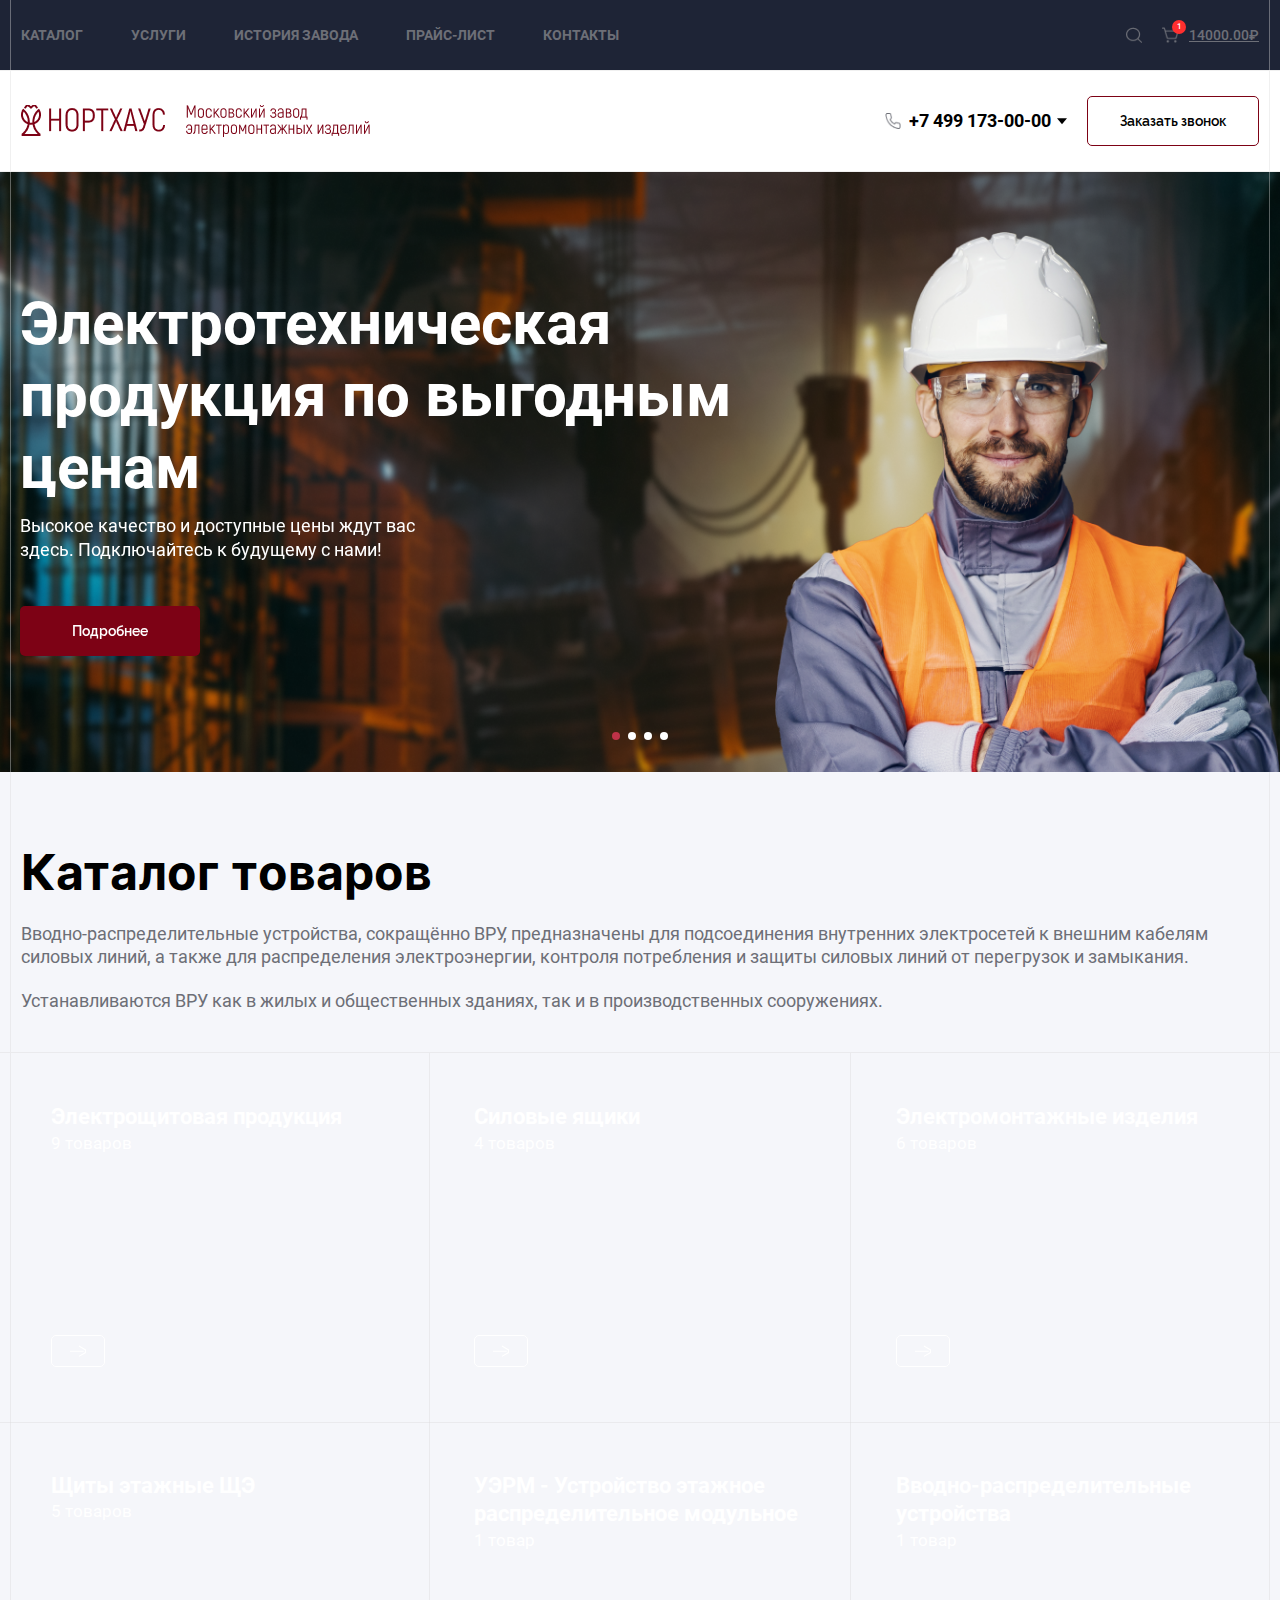
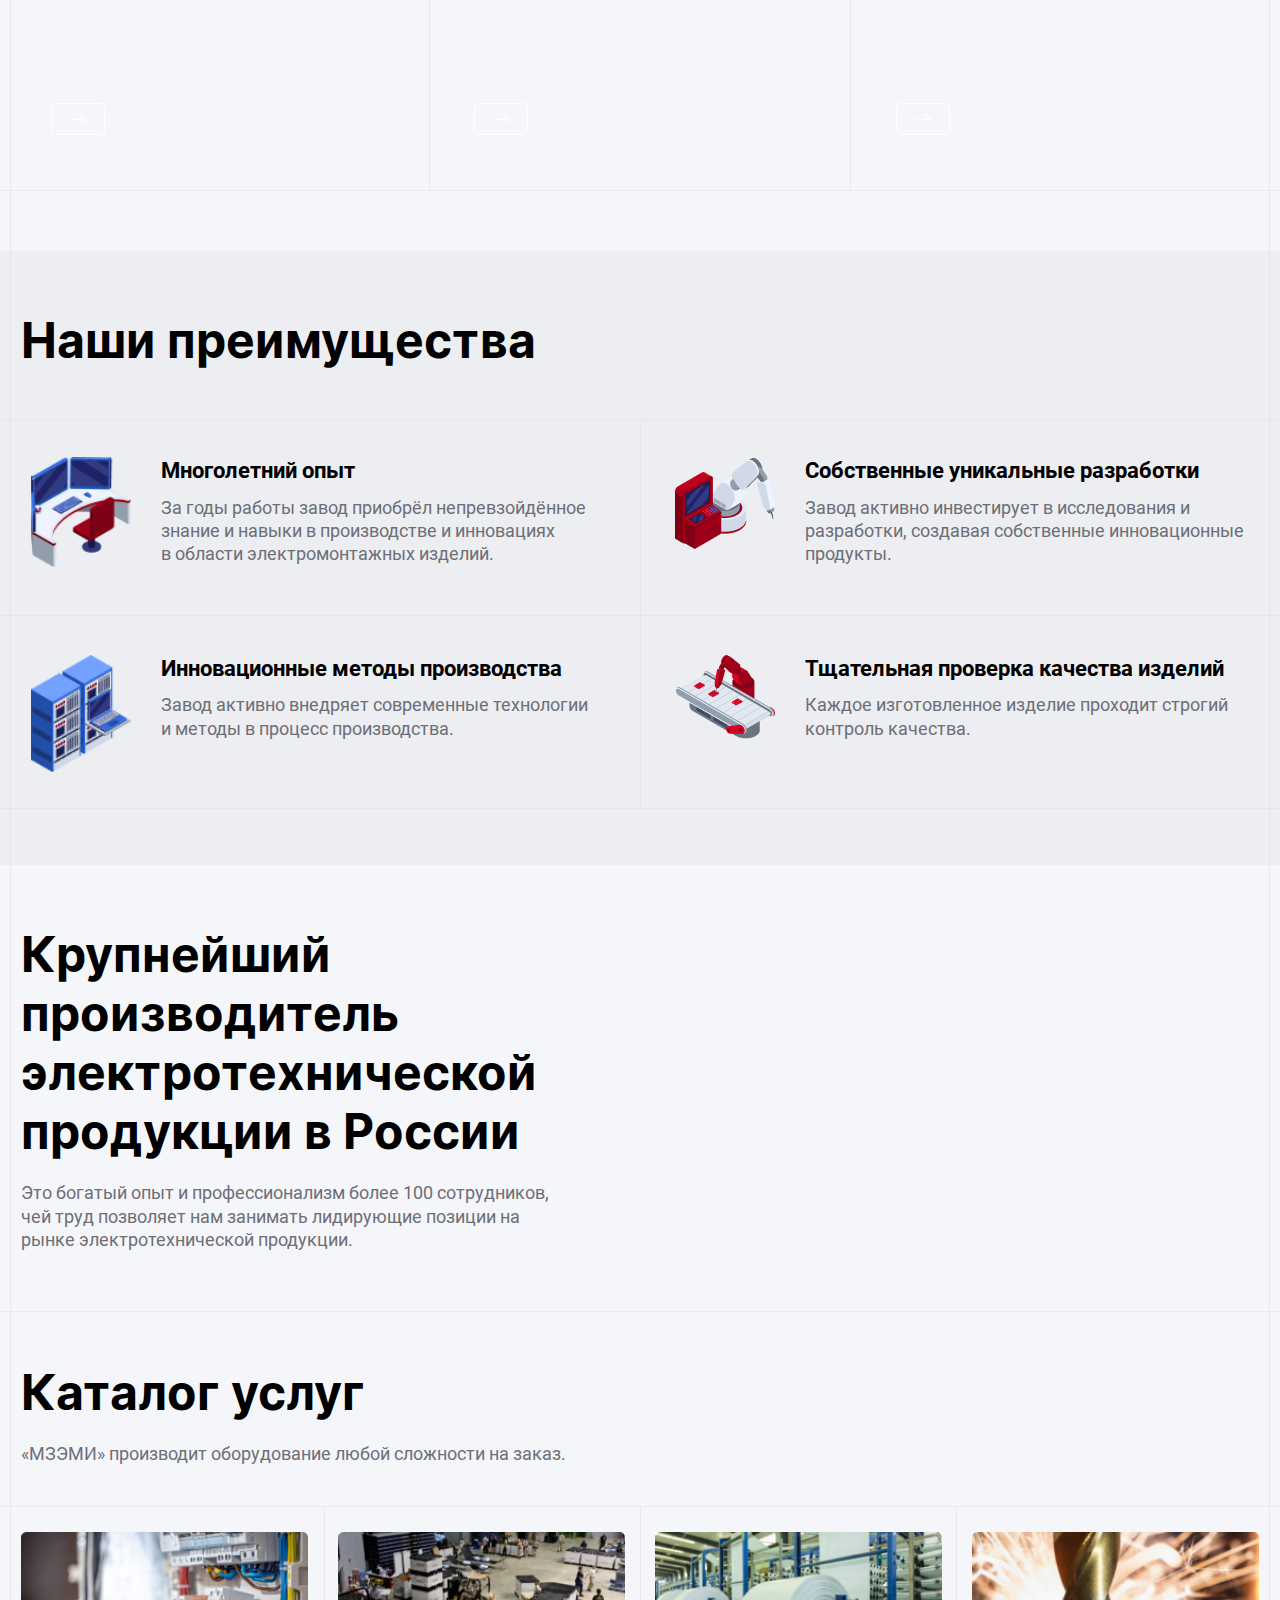
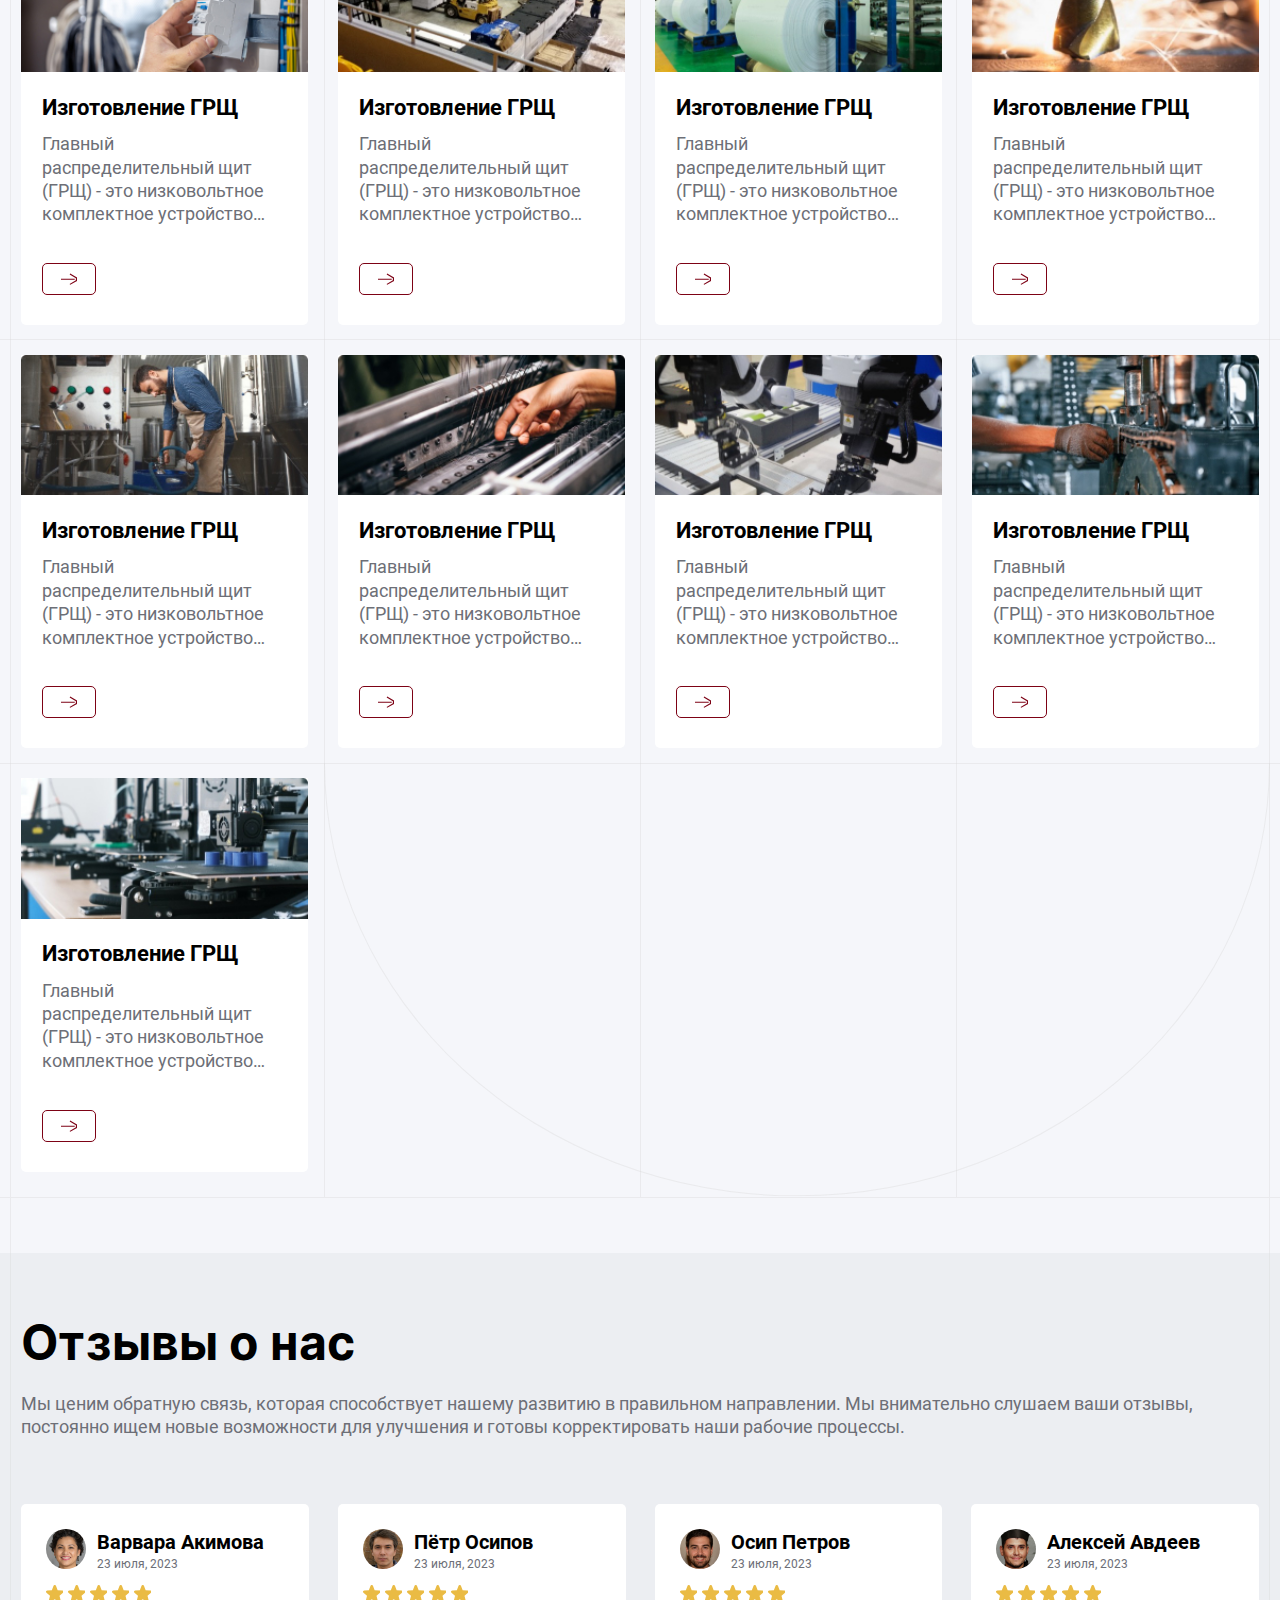
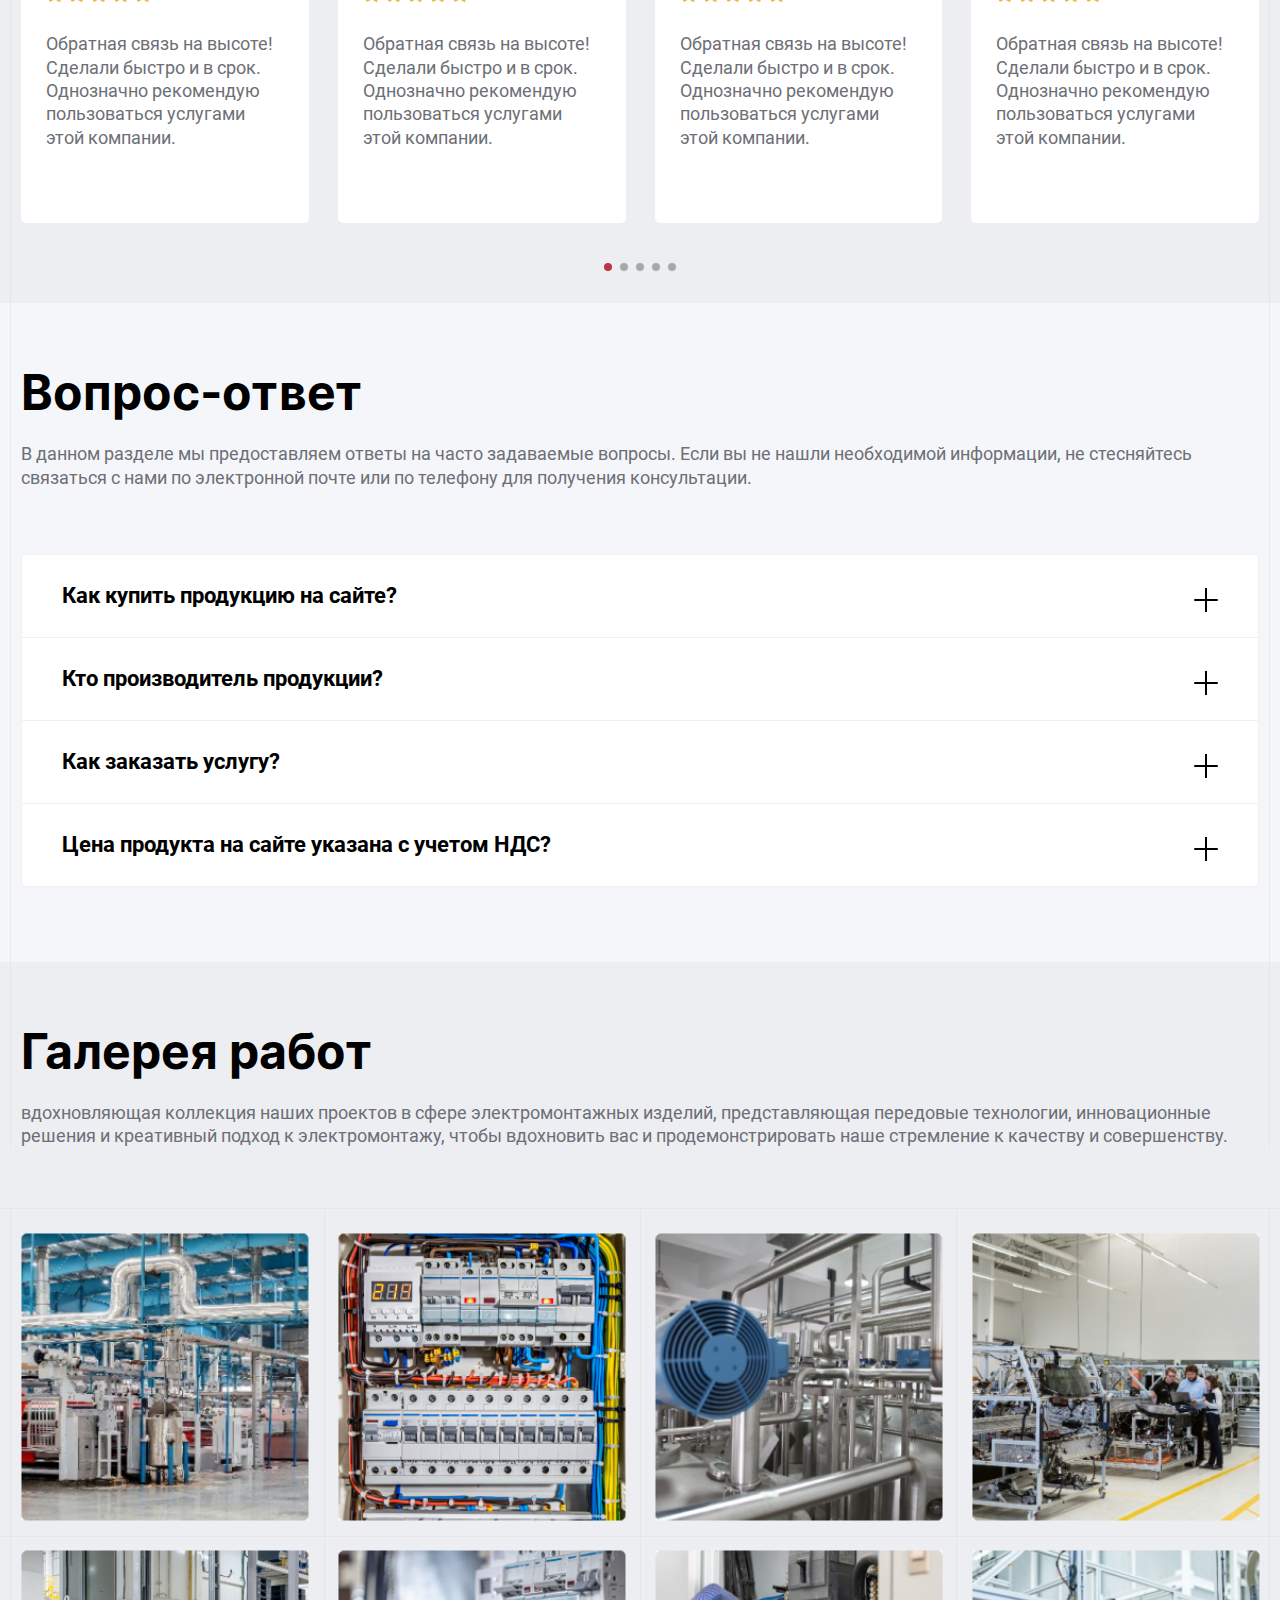
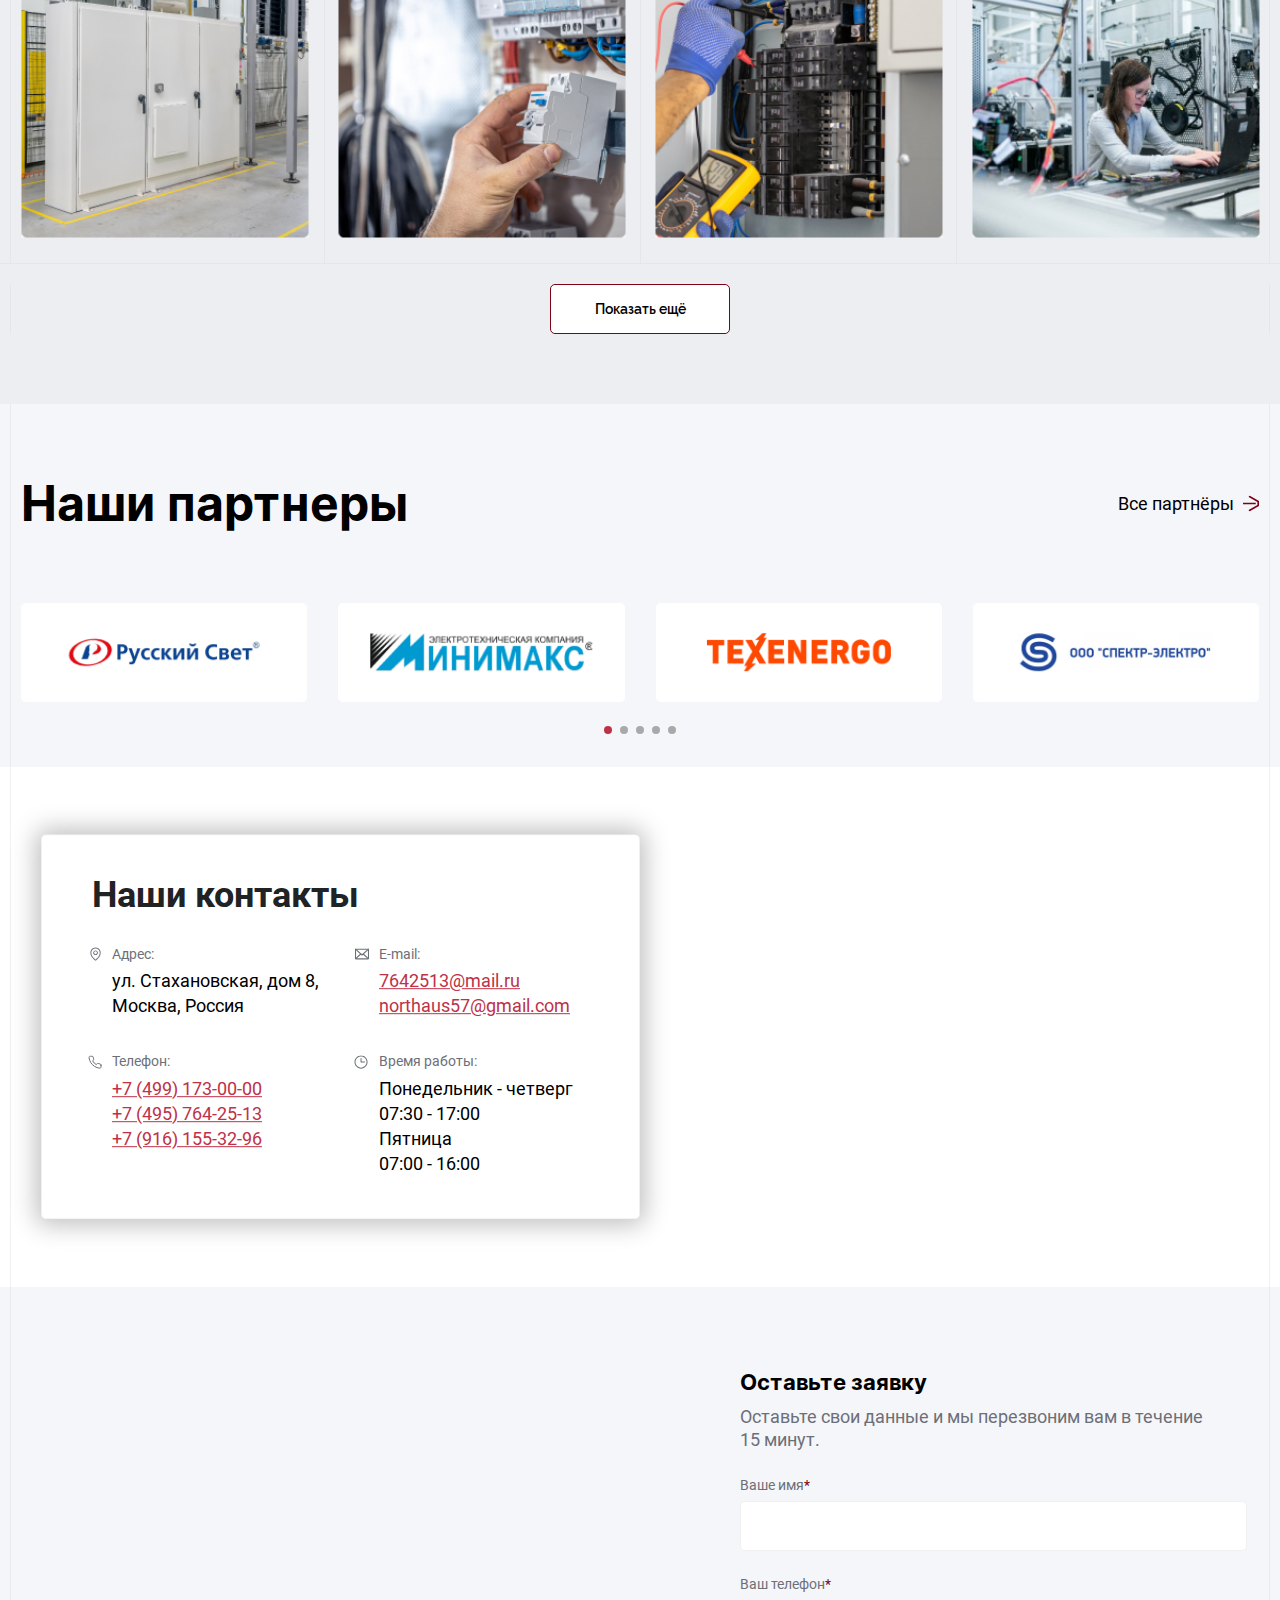
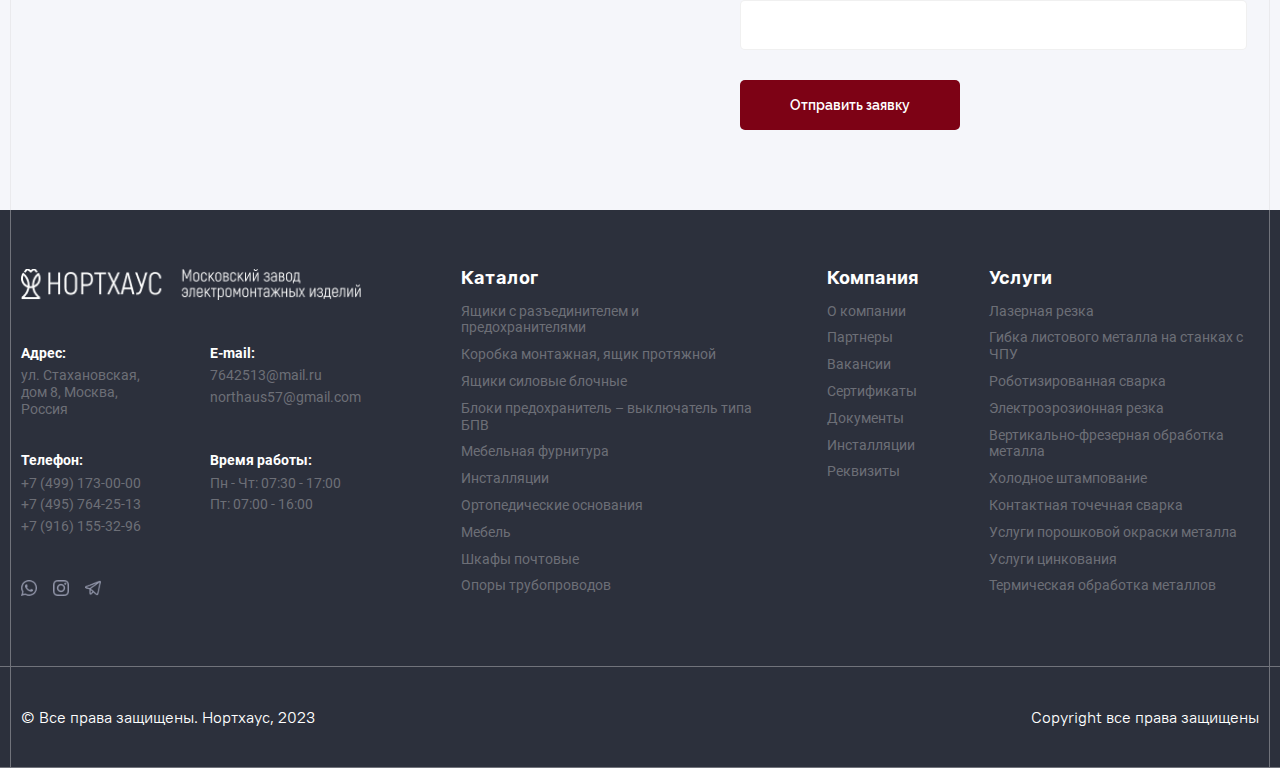
==== commit a1e1289f: "add change" ====
--- a/index.html
+++ b/index.html
@@ -7,6 +7,7 @@
 	<meta http-equiv="Content-type" content="text/html" charset="utf-8" />
 	<link rel="stylesheet" href="css/style.css" type="text/css">
 	<link rel="stylesheet" href="css/swiper-bundle.min.css">
+	<link rel="stylesheet" href="css/photoswipe.css">
 </head>
 
 <body>
@@ -364,6 +365,85 @@
 							<div class="header__search-input-block hide">
 								<img class="header__search-input-img" src="/img/header-footer/search.png" alt="">
 								<input type="text" placeholder="Поиск по сайту">
+								<div class="header__search-cancel">Отмена</div>
+
+								<div class="header__search-history">
+									<div class="header__search-history-title">
+										<span>История</span>
+										<span class="header__search-history-clear">
+											Очистить
+										</span>
+									</div>
+									<div class="header__search-history-list">
+										<div class="header__search-history-item">
+											<div class="header__search-history-name">Щит</div>
+											<div class="header__search-history-remove">
+												<div></div>
+												<div></div>
+											</div>
+										</div>
+										<div class="header__search-history-item">
+											<div class="header__search-history-name">Коробка кл</div>
+											<div class="header__search-history-remove">
+												<div></div>
+												<div></div>
+											</div>
+										</div>
+									</div>
+								</div>
+								<div class="header__search-result hide">
+									<div class="header__search-result-sections">
+										<div class="header__search-result-sections-item">
+											Силовой
+										</div>
+										<div class="header__search-result-sections-item">
+											Силовые ящики
+										</div>
+									</div>
+									<div class="header__search-result-list">
+										<div class="header__search-result-item">
+											<svg xmlns="http://www.w3.org/2000/svg" width="14" height="14"
+												viewBox="0 0 14 14" fill="none">
+												<path fill-rule="evenodd" clip-rule="evenodd"
+													d="M6.1923 1.07692C3.36715 1.07692 1.07692 3.36715 1.07692 6.1923C1.07692 9.01744 3.36715 11.3077 6.1923 11.3077C9.01744 11.3077 11.3077 9.01744 11.3077 6.1923C11.3077 3.36715 9.01744 1.07692 6.1923 1.07692ZM0 6.1923C0 2.77239 2.77239 0 6.1923 0C9.61221 0 12.3846 2.77239 12.3846 6.1923C12.3846 9.61221 9.61221 12.3846 6.1923 12.3846C2.77239 12.3846 0 9.61221 0 6.1923Z"
+													fill="#6D6F77" />
+												<path fill-rule="evenodd" clip-rule="evenodd"
+													d="M9.80964 9.80964C10.0199 9.59936 10.3609 9.59936 10.5711 9.80964L13.8423 13.0808C14.0526 13.2911 14.0526 13.632 13.8423 13.8423C13.632 14.0526 13.2911 14.0526 13.0808 13.8423L9.80964 10.5711C9.59936 10.3609 9.59936 10.0199 9.80964 9.80964Z"
+													fill="#6D6F77" />
+											</svg>
+											<p class="header__search-result-item-name">Силовой ящик с рубильником</p>
+											<div class="header__search-result-item-arrow"></div>
+										</div>
+										<div class="header__search-result-item">
+											<svg xmlns="http://www.w3.org/2000/svg" width="14" height="14"
+												viewBox="0 0 14 14" fill="none">
+												<path fill-rule="evenodd" clip-rule="evenodd"
+													d="M6.1923 1.07692C3.36715 1.07692 1.07692 3.36715 1.07692 6.1923C1.07692 9.01744 3.36715 11.3077 6.1923 11.3077C9.01744 11.3077 11.3077 9.01744 11.3077 6.1923C11.3077 3.36715 9.01744 1.07692 6.1923 1.07692ZM0 6.1923C0 2.77239 2.77239 0 6.1923 0C9.61221 0 12.3846 2.77239 12.3846 6.1923C12.3846 9.61221 9.61221 12.3846 6.1923 12.3846C2.77239 12.3846 0 9.61221 0 6.1923Z"
+													fill="#6D6F77" />
+												<path fill-rule="evenodd" clip-rule="evenodd"
+													d="M9.80964 9.80964C10.0199 9.59936 10.3609 9.59936 10.5711 9.80964L13.8423 13.0808C14.0526 13.2911 14.0526 13.632 13.8423 13.8423C13.632 14.0526 13.2911 14.0526 13.0808 13.8423L9.80964 10.5711C9.59936 10.3609 9.59936 10.0199 9.80964 9.80964Z"
+													fill="#6D6F77" />
+											</svg>
+											<p class="header__search-result-item-name">Силовые ящики</p>
+											<div class="header__search-result-item-arrow"></div>
+										</div>
+										<div class="header__search-result-item">
+											<svg xmlns="http://www.w3.org/2000/svg" width="14" height="14"
+												viewBox="0 0 14 14" fill="none">
+												<path fill-rule="evenodd" clip-rule="evenodd"
+													d="M6.1923 1.07692C3.36715 1.07692 1.07692 3.36715 1.07692 6.1923C1.07692 9.01744 3.36715 11.3077 6.1923 11.3077C9.01744 11.3077 11.3077 9.01744 11.3077 6.1923C11.3077 3.36715 9.01744 1.07692 6.1923 1.07692ZM0 6.1923C0 2.77239 2.77239 0 6.1923 0C9.61221 0 12.3846 2.77239 12.3846 6.1923C12.3846 9.61221 9.61221 12.3846 6.1923 12.3846C2.77239 12.3846 0 9.61221 0 6.1923Z"
+													fill="#6D6F77" />
+												<path fill-rule="evenodd" clip-rule="evenodd"
+													d="M9.80964 9.80964C10.0199 9.59936 10.3609 9.59936 10.5711 9.80964L13.8423 13.0808C14.0526 13.2911 14.0526 13.632 13.8423 13.8423C13.632 14.0526 13.2911 14.0526 13.0808 13.8423L9.80964 10.5711C9.59936 10.3609 9.59936 10.0199 9.80964 9.80964Z"
+													fill="#6D6F77" />
+											</svg>
+											<p class="header__search-result-item-name">Силовые ящики модернизированные
+											</p>
+											<div class="header__search-result-item-arrow"></div>
+										</div>
+									</div>
+								</div>
+
 							</div>
 							<img src="/img/header-footer/search.png" id="header_search" alt="">
 						</div>
@@ -492,32 +572,32 @@
 				</div>
 			</div>
 		</div>
+		<div class="modal-call-order hide">
+			<div class="modal-call-order__block">
+				<div class="modal-call-order__close-btn">
+					<div></div>
+					<div></div>
+				</div>
+				<div class="modal-call-order__title">
+					Заказать обратный звонок
+				</div>
+				<div class="modal-call-order__subtitle">
+					Наш менеджер свяжется с Вами в течение 15 минут
+				</div>
+				<form>
+					<div class="modal-call-order__form-title">
+						Ваше имя<span>*</span>
+					</div>
+					<input type="text">
+					<div class="modal-call-order__form-title">
+						Ваш телефон<span>*</span>
+					</div>
+					<input type="tel">
+					<button class="btn btn_red btn_call-order">Отправить</button>
+				</form>
+			</div>
+		</div>
 	</header>
-	<div class="modal-call-order hide">
-		<div class="modal-call-order__block">
-			<div class="modal-call-order__close-btn">
-				<div></div>
-				<div></div>
-			</div>
-			<div class="modal-call-order__title">
-				Заказать обратный звонок
-			</div>
-			<div class="modal-call-order__subtitle">
-				Наш менеджер свяжется с Вами в течение 15 минут
-			</div>
-			<form>
-				<div class="modal-call-order__form-title">
-					Ваше имя<span>*</span>
-				</div>
-				<input type="text">
-				<div class="modal-call-order__form-title">
-					Ваш телефон<span>*</span>
-				</div>
-				<input type="tel">
-				<button class="btn btn_red btn_call-order">Отправить</button>
-			</form>
-		</div>
-	</div>
 	<section class="main-slider">
 		<div class="main-slider__panel">
 			<div class="main-slider__bg"><img src="img/main/slider__bg.png" alt=""></div>
@@ -629,7 +709,7 @@
 				<div class="catalog__grid-line"></div>
 				<div class="grid catalog__grid">
 					<div class="grid__item grid__item_card-btn">
-						<div class="grid__item-bg"><img src="/img/main/catalog1.jpg" alt=""></div>
+						<div class="grid__item-bg"><img src="/img/main/catalog1.jpeg" alt=""></div>
 						<div class="grid__item-content">
 							<div class="grid__item-title small-title">Электрощитовая продукция</div>
 							<div class="grid__item-subtitle">9 товаров</div>
@@ -644,7 +724,7 @@
 						</div>
 					</div>
 					<div class="grid__item grid__item_card-btn">
-						<div class="grid__item-bg"><img src="/img/main/catalog2.jpg" alt=""></div>
+						<div class="grid__item-bg"><img src="/img/main/catalog2.jpeg" alt=""></div>
 						<div class="grid__item-content">
 							<div class="grid__item-title small-title">Силовые ящики</div>
 							<div class="grid__item-subtitle">4 товаров</div>
@@ -659,7 +739,7 @@
 						</div>
 					</div>
 					<div class="grid__item grid__item_card-btn">
-						<div class="grid__item-bg"><img src="/img/main/catalog3.jpg" alt=""></div>
+						<div class="grid__item-bg"><img src="/img/main/catalog3.jpeg" alt=""></div>
 						<div class="grid__item-content">
 							<div class="grid__item-title small-title">Электромонтажные изделия</div>
 							<div class="grid__item-subtitle">6 товаров</div>
@@ -674,7 +754,7 @@
 						</div>
 					</div>
 					<div class="grid__item grid__item_card-btn">
-						<div class="grid__item-bg"><img src="/img/main/catalog4.jpg" alt=""></div>
+						<div class="grid__item-bg"><img src="/img/main/catalog4.jpeg" alt=""></div>
 						<div class="grid__item-content">
 							<div class="grid__item-title small-title">Щиты этажные ЩЭ</div>
 							<div class="grid__item-subtitle">5 товаров</div>
@@ -689,7 +769,7 @@
 						</div>
 					</div>
 					<div class="grid__item grid__item_card-btn">
-						<div class="grid__item-bg"><img src="/img/main/catalog5.jpg" alt=""></div>
+						<div class="grid__item-bg"><img src="/img/main/catalog5.jpeg" alt=""></div>
 						<div class="grid__item-content">
 							<div class="grid__item-title small-title">УЭРМ - Устройство этажное распределительное
 								модульное</div>
@@ -705,7 +785,7 @@
 						</div>
 					</div>
 					<div class="grid__item grid__item_card-btn">
-						<div class="grid__item-bg"><img src="/img/main/catalog6.jpg" alt=""></div>
+						<div class="grid__item-bg"><img src="/img/main/catalog6.jpeg" alt=""></div>
 						<div class="grid__item-content">
 							<div class="grid__item-title small-title">Вводно-распределительные устройства</div>
 							<div class="grid__item-subtitle">1 товар</div>
@@ -1548,30 +1628,55 @@
 				<div class="grid-line"></div>
 				<div class="grid-line"></div>
 
-				<div class="grid galery__grid">
+				<div class="grid galery__grid pswp-gallery pswp-gallery--single-column" id="gallery--responsive-images">
 					<div class="grid__item">
-						<img src="/img/main/galery1.jpg" alt="">
+						<a href="/img/main/galery_full1.jpeg" data-pswp-srcset="/img/main/galery_full1.jpeg"
+							data-pswp-width="540" data-pswp-height="254">
+							<img src="/img/main/galery1.jpg" alt="">
+						</a>
 					</div>
 					<div class="grid__item">
-						<img src="/img/main/galery2.jpg" alt="">
+						<a href="/img/main/galery_full2.jpeg" data-pswp-srcset="/img/main/galery_full2.jpeg"
+							data-pswp-width="2731" data-pswp-height="4096">
+							<img src="/img/main/galery2.jpg" alt="">
+						</a>
 					</div>
 					<div class="grid__item">
-						<img src="/img/main/galery3.jpg" alt="">
+						<a href="/img/main/galery_full3.jpeg" data-pswp-srcset="/img/main/galery_full3.jpeg"
+							data-pswp-width="540" data-pswp-height="360">
+							<img src="/img/main/galery3.jpg" alt="">
+						</a>
+
 					</div>
 					<div class="grid__item">
-						<img src="/img/main/galery4.jpg" alt="">
+						<a href="/img/main/galery_full4.jpeg" data-pswp-srcset="/img/main/galery_full4.jpeg"
+							data-pswp-width="360" data-pswp-height="540">
+							<img src="/img/main/galery4.jpg" alt="">
+						</a>
 					</div>
 					<div class="grid__item">
-						<img src="/img/main/galery5.jpg" alt="">
+						<a href="/img/main/galery_full5.jpeg" data-pswp-srcset="/img/main/galery_full5.jpeg"
+							data-pswp-width="4096" data-pswp-height="2731">
+							<img src="/img/main/galery5.jpg" alt="">
+						</a>
 					</div>
 					<div class="grid__item">
-						<img src="/img/main/galery6.jpg" alt="">
+						<a href="/img/main/galery_full6.jpeg" data-pswp-srcset="/img/main/galery_full6.jpeg"
+							data-pswp-width="4096" data-pswp-height="2730">
+							<img src="/img/main/galery6.jpg" alt="">
+						</a>
 					</div>
 					<div class="grid__item">
-						<img src="/img/main/galery7.jpg" alt="">
+						<a href="/img/main/galery_full7.jpeg" data-pswp-srcset="/img/main/galery_full7.jpeg"
+							data-pswp-width="4096" data-pswp-height="2730">
+							<img src="/img/main/galery7.jpg" alt="">
+						</a>
 					</div>
 					<div class="grid__item">
-						<img src="/img/main/galery8.jpg" alt="">
+						<a href="/img/main/galery_full8.jpeg" data-pswp-srcset="/img/main/galery_full8.jpeg"
+							data-pswp-width="540" data-pswp-height="360">
+							<img src="/img/main/galery8.jpg" alt="">
+						</a>
 					</div>
 				</div>
 			</div>
@@ -1877,9 +1982,13 @@
 		</div>
 	</footer>
 </body>
+<script type="module" src="/js/photoswipe.esm.min.js"></script>
+<script type="module" src="/js/photoswipe-lightbox.esm.min.js"></script>
 <script src="/js/swiper-bundle.min.js"></script>
 <script src="/js/main.js"></script>
 <script src="/js/slider.js"></script>
 <script src="/js/accordeon.js"></script>
+<script type="module" src="/js/swipe-photo.js"></script>
+
 
 </html>--- a/css/style.css
+++ b/css/style.css
@@ -304,11 +304,11 @@
 }
 .slider__btn-next.swiper-button-disabled,
 .slider__btn-prev.swiper-button-disabled {
-  opacity: 0.3;
+  visibility: hidden;
 }
 .slider__btn-next.swiper-button-disabled,
 .slider__btn-prev.swiper-button-disabled {
-  opacity: 0.3;
+  visibility: hidden;
 }
 
 .slider__btn-prev svg {
@@ -417,6 +417,118 @@
   width: 16px;
   height: 16px;
   z-index: 1;
+}
+.header__search-cancel {
+  display: none;
+}
+.header__search-result, .header__search-history {
+  padding: 20px;
+  position: absolute;
+  bottom: 0;
+  left: 0;
+  transform: translate(0, 100%);
+  width: 100vw;
+  height: calc(100vh - 35px);
+  background-color: #fff;
+  z-index: 20;
+}
+.header__search-result.hide {
+  display: none;
+}
+.header__search-history-title {
+  display: flex;
+  align-items: center;
+  justify-content: space-between;
+  font-size: 12px;
+  font-weight: 700;
+}
+.header__search-history-clear {
+  color: var(--main-color-red);
+  font-size: 10px;
+  font-weight: 400;
+}
+.header__search-history-list {
+  margin-top: 20px;
+}
+.header__search-history-item {
+  margin-bottom: 10px;
+  display: flex;
+  align-items: center;
+  justify-content: space-between;
+  color: var(--font-color-grey);
+  font-size: 12px;
+  line-height: 130%;
+}
+.header__search-history-remove {
+  position: relative;
+  width: 10px;
+  height: 10px;
+}
+.header__search-history-remove div {
+  position: absolute;
+  top: 50%;
+  left: 50%;
+  transform: translate(-50%, -50%);
+  width: 14px;
+  height: 2px;
+  background: var(--font-color-grey);
+}
+.header__search-history-remove div:nth-child(1) {
+  transform: translate(-50%, -50%) rotate(45deg);
+}
+.header__search-history-remove div:nth-child(2) {
+  transform: translate(-50%, -50%) rotate(-45deg);
+}
+.header__search-result-sections {
+  display: flex;
+  flex-wrap: wrap;
+  gap: 8px;
+}
+.header__search-result-sections-item {
+  padding: 6px 8px;
+  border-radius: 5px;
+  border: 1px solid rgba(109, 111, 119, 0.5);
+  font-size: 12px;
+  font-weight: 300;
+  color: var(--font-color-grey);
+}
+.header__search-result-item-name {
+  font-size: 12px;
+  color: var(--font-color-grey);
+}
+.header__search-result-list {
+  margin-top: 20px;
+}
+.header__search-result-item {
+  position: relative;
+  display: flex;
+  align-items: center;
+  justify-content: space-between;
+  padding: 10px 10px 10px 24px;
+}
+.header__search-result-item svg {
+  position: absolute;
+  height: 14px;
+  width: 14px;
+  top: 50%;
+  left: 0;
+  transform: translate(0, -50%);
+}
+.header__search-result-item::after {
+  content: "";
+  position: absolute;
+  left: 0;
+  bottom: 0;
+  width: 100%;
+  height: 1px;
+  background: var(--line-color);
+}
+.header__search-result-item-arrow {
+  width: 9px;
+  height: 9px;
+  border-bottom: 1px solid var(--font-color-grey);
+  border-right: 1px solid var(--font-color-grey);
+  transform: rotate(-45deg);
 }
 .header__cart-btn {
   margin-left: 10px;
@@ -812,7 +924,7 @@
 .contact-menu {
   width: 270px;
   position: absolute;
-  bottom: -10px;
+  bottom: -41px;
   left: 50%;
   transform: translate(-50%, 100%);
   background: #fff;
@@ -1125,8 +1237,19 @@
   aspect-ratio: 37/30;
   border-radius: 5px;
   overflow: hidden;
+  color: var(--font-color-white);
+}
+.catalog .grid__item:hover {
   box-shadow: 0px 0px 20px 0px rgba(0, 0, 0, 0.45);
-  color: var(--font-color-white);
+}
+.catalog .grid__item:hover .grid__item-bg img {
+  filter: brightness(0.9);
+}
+.catalog .grid__item:hover .small-btn_white {
+  background: #fff;
+}
+.catalog .grid__item:hover .small-btn_white svg path {
+  fill: var(--main-color-red);
 }
 .catalog .grid__item-content {
   position: relative;
@@ -1143,7 +1266,11 @@
 }
 .catalog .grid__item-bg img {
   position: absolute;
-  width: 100%;
+  height: 100%;
+  top: 50%;
+  left: 50%;
+  transform: translate(-50%, -50%);
+  filter: brightness(0.7);
 }
 .catalog .grid__item-title {
   font-weight: 600;
@@ -1308,6 +1435,9 @@
   -webkit-line-clamp: 4;
   overflow: hidden !important;
 }
+.services__item:hover {
+  box-shadow: 0px 0px 20px 0px rgba(0, 0, 0, 0.45);
+}
 .services__round {
   position: relative;
   grid-column-start: 2;
@@ -1723,7 +1853,7 @@
 .order__img {
   border-radius: 5px;
   overflow: hidden;
-  flex: 0 0 45%;
+  flex: 0 0 50%;
 }
 .order__img img {
   width: 100%;
@@ -2746,7 +2876,6 @@
   display: flex;
   border-radius: 5px;
   background: #fff;
-  overflow: hidden;
 }
 .product-list__calc-selecters {
   flex: 1 0 auto;
@@ -2932,36 +3061,70 @@
   margin-top: 21px;
   color: var(--main-color-red);
 }
-.product-list__grid_short {
+.product-list__grid {
   position: relative;
   margin-top: 40px;
   grid-template-columns: repeat(3, 1fr);
   gap: 30px;
 }
-.product-list__grid_short .grid-lines {
+.product-list__grid .grid-lines {
   position: absolute;
   inset: 0;
 }
-.product-list__grid_short .grid-h-line {
+.product-list__grid .grid-h-3lines {
+  position: absolute;
+  inset: 0;
+}
+.product-list__grid .grid-h-3lines .grid-line {
   position: absolute;
   right: -25px;
   height: 1px;
   width: calc(100% + 55px);
   background: var(--line-color);
 }
-.product-list__grid_short .grid-h-line:nth-child(1) {
+.product-list__grid .grid-h-3lines .grid-line:nth-child(1) {
   top: -20px;
 }
-.product-list__grid_short .grid-h-line:nth-child(2) {
+.product-list__grid .grid-h-3lines .grid-line:nth-child(2) {
   top: 33%;
 }
-.product-list__grid_short .grid-h-line:nth-child(3) {
+.product-list__grid .grid-h-3lines .grid-line:nth-child(3) {
   top: 67%;
 }
-.product-list__grid_short .grid-h-line:nth-child(4) {
+.product-list__grid .grid-h-3lines .grid-line:nth-child(4) {
   bottom: -20px;
 }
-.product-list__grid_short .grid-v-line {
+.product-list__grid .grid-h-4lines {
+  position: absolute;
+  inset: 0;
+}
+.product-list__grid .grid-h-4lines .grid-line {
+  position: absolute;
+  right: -25px;
+  height: 1px;
+  width: calc(100% + 55px);
+  background: var(--line-color);
+}
+.product-list__grid .grid-h-4lines .grid-line:nth-child(1) {
+  top: -20px;
+}
+.product-list__grid .grid-h-4lines .grid-line:nth-child(2) {
+  top: 24.5%;
+}
+.product-list__grid .grid-h-4lines .grid-line:nth-child(3) {
+  top: 50%;
+}
+.product-list__grid .grid-h-4lines .grid-line:nth-child(4) {
+  bottom: 24.5%;
+}
+.product-list__grid .grid-h-4lines .grid-line:nth-child(5) {
+  bottom: -20px;
+}
+.product-list__grid .grid-v-lines {
+  position: absolute;
+  inset: 0;
+}
+.product-list__grid .grid-v-lines .grid-line {
   position: absolute;
   top: 50%;
   transform: translate(0, -50%);
@@ -2969,10 +3132,10 @@
   height: calc(100% + 40px);
   background: var(--line-color);
 }
-.product-list__grid_short .grid-v-line:nth-child(5) {
+.product-list__grid .grid-v-lines .grid-line:nth-child(1) {
   left: 32.7%;
 }
-.product-list__grid_short .grid-v-line:nth-child(6) {
+.product-list__grid .grid-v-lines .grid-line:nth-child(2) {
   left: 67.2%;
 }
 .product-list__pagination {
@@ -3425,7 +3588,7 @@
     width: 7px;
   }
   .questions__item {
-    padding: 15px 20px 15px 15px;
+    padding: 15px 40px 15px 15px;
   }
   .questions__item-title {
     font-size: 15px;
@@ -4089,6 +4252,37 @@
     width: 34px;
     font-size: 12px;
   }
+  .header__nav-line-wrapper {
+    position: relative;
+  }
+  .header__search-input-block {
+    display: flex;
+    align-items: center;
+    gap: 13px;
+    position: absolute;
+    inset: 0;
+    background: #1e2436;
+    z-index: 10;
+    overflow: visible;
+  }
+  .header__search-input-block.hide {
+    display: none;
+  }
+  .header__search-input-block input {
+    margin-left: 20px;
+  }
+  .header__search-input-img {
+    left: 34px;
+  }
+  .header__search-cancel {
+    margin-right: 20px;
+    display: block;
+    color: #fff;
+    font-size: 10px;
+  }
+  .header__search-history {
+    display: block;
+  }
 }
 @media (max-width: 360px) {
   .header__logo img {
--- a/css/photoswipe.css
+++ b/css/photoswipe.css
@@ -0,0 +1,420 @@
+/*! PhotoSwipe main CSS by Dmytro Semenov | photoswipe.com */
+
+.pswp {
+  --pswp-bg: #000;
+  --pswp-placeholder-bg: #222;
+  
+
+  --pswp-root-z-index: 100000;
+  
+  --pswp-preloader-color: rgba(79, 79, 79, 0.4);
+  --pswp-preloader-color-secondary: rgba(255, 255, 255, 0.9);
+  
+  /* defined via js:
+  --pswp-transition-duration: 333ms; */
+  
+  --pswp-icon-color: #fff;
+  --pswp-icon-color-secondary: #4f4f4f;
+  --pswp-icon-stroke-color: #4f4f4f;
+  --pswp-icon-stroke-width: 2px;
+
+  --pswp-error-text-color: var(--pswp-icon-color);
+}
+
+
+/*
+	Styles for basic PhotoSwipe (pswp) functionality (sliding area, open/close transitions)
+*/
+
+.pswp {
+	position: fixed;
+	top: 0;
+	left: 0;
+	width: 100%;
+	height: 100%;
+	z-index: var(--pswp-root-z-index);
+	display: none;
+	touch-action: none;
+	outline: 0;
+	opacity: 0.003;
+	contain: layout style size;
+	-webkit-tap-highlight-color: rgba(0, 0, 0, 0);
+}
+
+/* Prevents focus outline on the root element,
+  (it may be focused initially) */
+.pswp:focus {
+  outline: 0;
+}
+
+.pswp * {
+  box-sizing: border-box;
+}
+
+.pswp img {
+  max-width: none;
+}
+
+.pswp--open {
+	display: block;
+}
+
+.pswp,
+.pswp__bg {
+	transform: translateZ(0);
+	will-change: opacity;
+}
+
+.pswp__bg {
+  opacity: 0.005;
+	background: var(--pswp-bg);
+}
+
+.pswp,
+.pswp__scroll-wrap {
+	overflow: hidden;
+}
+
+.pswp__scroll-wrap,
+.pswp__bg,
+.pswp__container,
+.pswp__item,
+.pswp__content,
+.pswp__img,
+.pswp__zoom-wrap {
+	position: absolute;
+	top: 0;
+	left: 0;
+	width: 100%;
+	height: 100%;
+}
+
+.pswp__img,
+.pswp__zoom-wrap {
+	width: auto;
+	height: auto;
+}
+
+.pswp--click-to-zoom.pswp--zoom-allowed .pswp__img {
+	cursor: -webkit-zoom-in;
+	cursor: -moz-zoom-in;
+	cursor: zoom-in;
+}
+
+.pswp--click-to-zoom.pswp--zoomed-in .pswp__img {
+	cursor: move;
+	cursor: -webkit-grab;
+	cursor: -moz-grab;
+	cursor: grab;
+}
+
+.pswp--click-to-zoom.pswp--zoomed-in .pswp__img:active {
+  cursor: -webkit-grabbing;
+  cursor: -moz-grabbing;
+  cursor: grabbing;
+}
+
+/* :active to override grabbing cursor */
+.pswp--no-mouse-drag.pswp--zoomed-in .pswp__img,
+.pswp--no-mouse-drag.pswp--zoomed-in .pswp__img:active,
+.pswp__img {
+	cursor: -webkit-zoom-out;
+	cursor: -moz-zoom-out;
+	cursor: zoom-out;
+}
+
+
+/* Prevent selection and tap highlights */
+.pswp__container,
+.pswp__img,
+.pswp__button,
+.pswp__counter {
+	-webkit-user-select: none;
+	-moz-user-select: none;
+	-ms-user-select: none;
+	user-select: none;
+}
+
+.pswp__item {
+	/* z-index for fade transition */
+	z-index: 1;
+	overflow: hidden;
+}
+
+.pswp__hidden {
+	display: none !important;
+}
+
+/* Allow to click through pswp__content element, but not its children */
+.pswp__content {
+  pointer-events: none;
+}
+.pswp__content > * {
+  pointer-events: auto;
+}
+
+
+/*
+
+  PhotoSwipe UI
+
+*/
+
+/*
+	Error message appears when image is not loaded
+	(JS option errorMsg controls markup)
+*/
+.pswp__error-msg-container {
+  display: grid;
+}
+.pswp__error-msg {
+	margin: auto;
+	font-size: 1em;
+	line-height: 1;
+	color: var(--pswp-error-text-color);
+}
+
+/*
+class pswp__hide-on-close is applied to elements that
+should hide (for example fade out) when PhotoSwipe is closed
+and show (for example fade in) when PhotoSwipe is opened
+ */
+.pswp .pswp__hide-on-close {
+	opacity: 0.005;
+	will-change: opacity;
+	transition: opacity var(--pswp-transition-duration) cubic-bezier(0.4, 0, 0.22, 1);
+	z-index: 10; /* always overlap slide content */
+	pointer-events: none; /* hidden elements should not be clickable */
+}
+
+/* class pswp--ui-visible is added when opening or closing transition starts */
+.pswp--ui-visible .pswp__hide-on-close {
+	opacity: 1;
+	pointer-events: auto;
+}
+
+/* <button> styles, including css reset */
+.pswp__button {
+	position: relative;
+	display: block;
+	width: 50px;
+	height: 60px;
+	padding: 0;
+	margin: 0;
+	overflow: hidden;
+	cursor: pointer;
+	background: none;
+	border: 0;
+	box-shadow: none;
+	opacity: 0.85;
+	-webkit-appearance: none;
+	-webkit-touch-callout: none;
+}
+
+.pswp__button:hover,
+.pswp__button:active,
+.pswp__button:focus {
+  transition: none;
+  padding: 0;
+  background: none;
+  border: 0;
+  box-shadow: none;
+  opacity: 1;
+}
+
+.pswp__button:disabled {
+  opacity: 0.3;
+  cursor: auto;
+}
+
+.pswp__icn {
+  fill: var(--pswp-icon-color);
+  color: var(--pswp-icon-color-secondary);
+}
+
+.pswp__icn {
+  position: absolute;
+  top: 14px;
+  left: 9px;
+  width: 32px;
+  height: 32px;
+  overflow: hidden;
+  pointer-events: none;
+}
+
+.pswp__icn-shadow {
+  stroke: var(--pswp-icon-stroke-color);
+  stroke-width: var(--pswp-icon-stroke-width);
+  fill: none;
+}
+
+.pswp__icn:focus {
+	outline: 0;
+}
+
+/*
+	div element that matches size of large image,
+	large image loads on top of it,
+	used when msrc is not provided
+*/
+div.pswp__img--placeholder,
+.pswp__img--with-bg {
+	background: var(--pswp-placeholder-bg);
+}
+
+.pswp__top-bar {
+	position: absolute;
+	left: 0;
+	top: 0;
+	width: 100%;
+	height: 60px;
+	display: flex;
+  flex-direction: row;
+  justify-content: flex-end;
+	z-index: 10;
+
+	/* allow events to pass through top bar itself */
+	pointer-events: none !important;
+}
+.pswp__top-bar > * {
+  pointer-events: auto;
+  /* this makes transition significantly more smooth,
+     even though inner elements are not animated */
+  will-change: opacity;
+}
+
+
+/*
+
+  Close button
+
+*/
+.pswp__button--close {
+  margin-right: 6px;
+}
+
+
+/*
+
+  Arrow buttons
+
+*/
+.pswp__button--arrow {
+  position: absolute;
+  top: 0;
+  width: 75px;
+  height: 100px;
+  top: 50%;
+  margin-top: -50px;
+}
+
+.pswp__button--arrow:disabled {
+  display: none;
+  cursor: default;
+}
+
+.pswp__button--arrow .pswp__icn {
+  top: 50%;
+  margin-top: -30px;
+  width: 60px;
+  height: 60px;
+  background: none;
+  border-radius: 0;
+}
+
+.pswp--one-slide .pswp__button--arrow {
+  display: none;
+}
+
+/* hide arrows on touch screens */
+.pswp--touch .pswp__button--arrow {
+  visibility: hidden;
+}
+
+/* show arrows only after mouse was used */
+.pswp--has_mouse .pswp__button--arrow {
+  visibility: visible;
+}
+
+.pswp__button--arrow--prev {
+  right: auto;
+  left: 0px;
+}
+
+.pswp__button--arrow--next {
+  right: 0px;
+}
+.pswp__button--arrow--next .pswp__icn {
+  left: auto;
+  right: 14px;
+  /* flip horizontally */
+  transform: scale(-1, 1);
+}
+
+/*
+
+  Zoom button
+
+*/
+.pswp__button--zoom {
+  display: none;
+}
+
+.pswp--zoom-allowed .pswp__button--zoom {
+  display: block;
+}
+
+/* "+" => "-" */
+.pswp--zoomed-in .pswp__zoom-icn-bar-v {
+  display: none;
+}
+
+
+/*
+
+  Loading indicator
+
+*/
+.pswp__preloader {
+  position: relative;
+  overflow: hidden;
+  width: 50px;
+  height: 60px;
+  margin-right: auto;
+}
+
+.pswp__preloader .pswp__icn {
+  opacity: 0;
+  transition: opacity 0.2s linear;
+  animation: pswp-clockwise 600ms linear infinite;
+}
+
+.pswp__preloader--active .pswp__icn {
+  opacity: 0.85;
+}
+
+@keyframes pswp-clockwise {
+  0% { transform: rotate(0deg); }
+  100% { transform: rotate(360deg); }
+}
+
+
+/*
+
+  "1 of 10" counter
+
+*/
+.pswp__counter {
+  height: 30px;
+  margin-top: 15px;
+  margin-inline-start: 20px;
+  font-size: 14px;
+  line-height: 30px;
+  color: var(--pswp-icon-color);
+  text-shadow: 1px 1px 3px var(--pswp-icon-color-secondary);
+  opacity: 0.85;
+}
+
+.pswp--one-slide .pswp__counter {
+  display: none;
+}
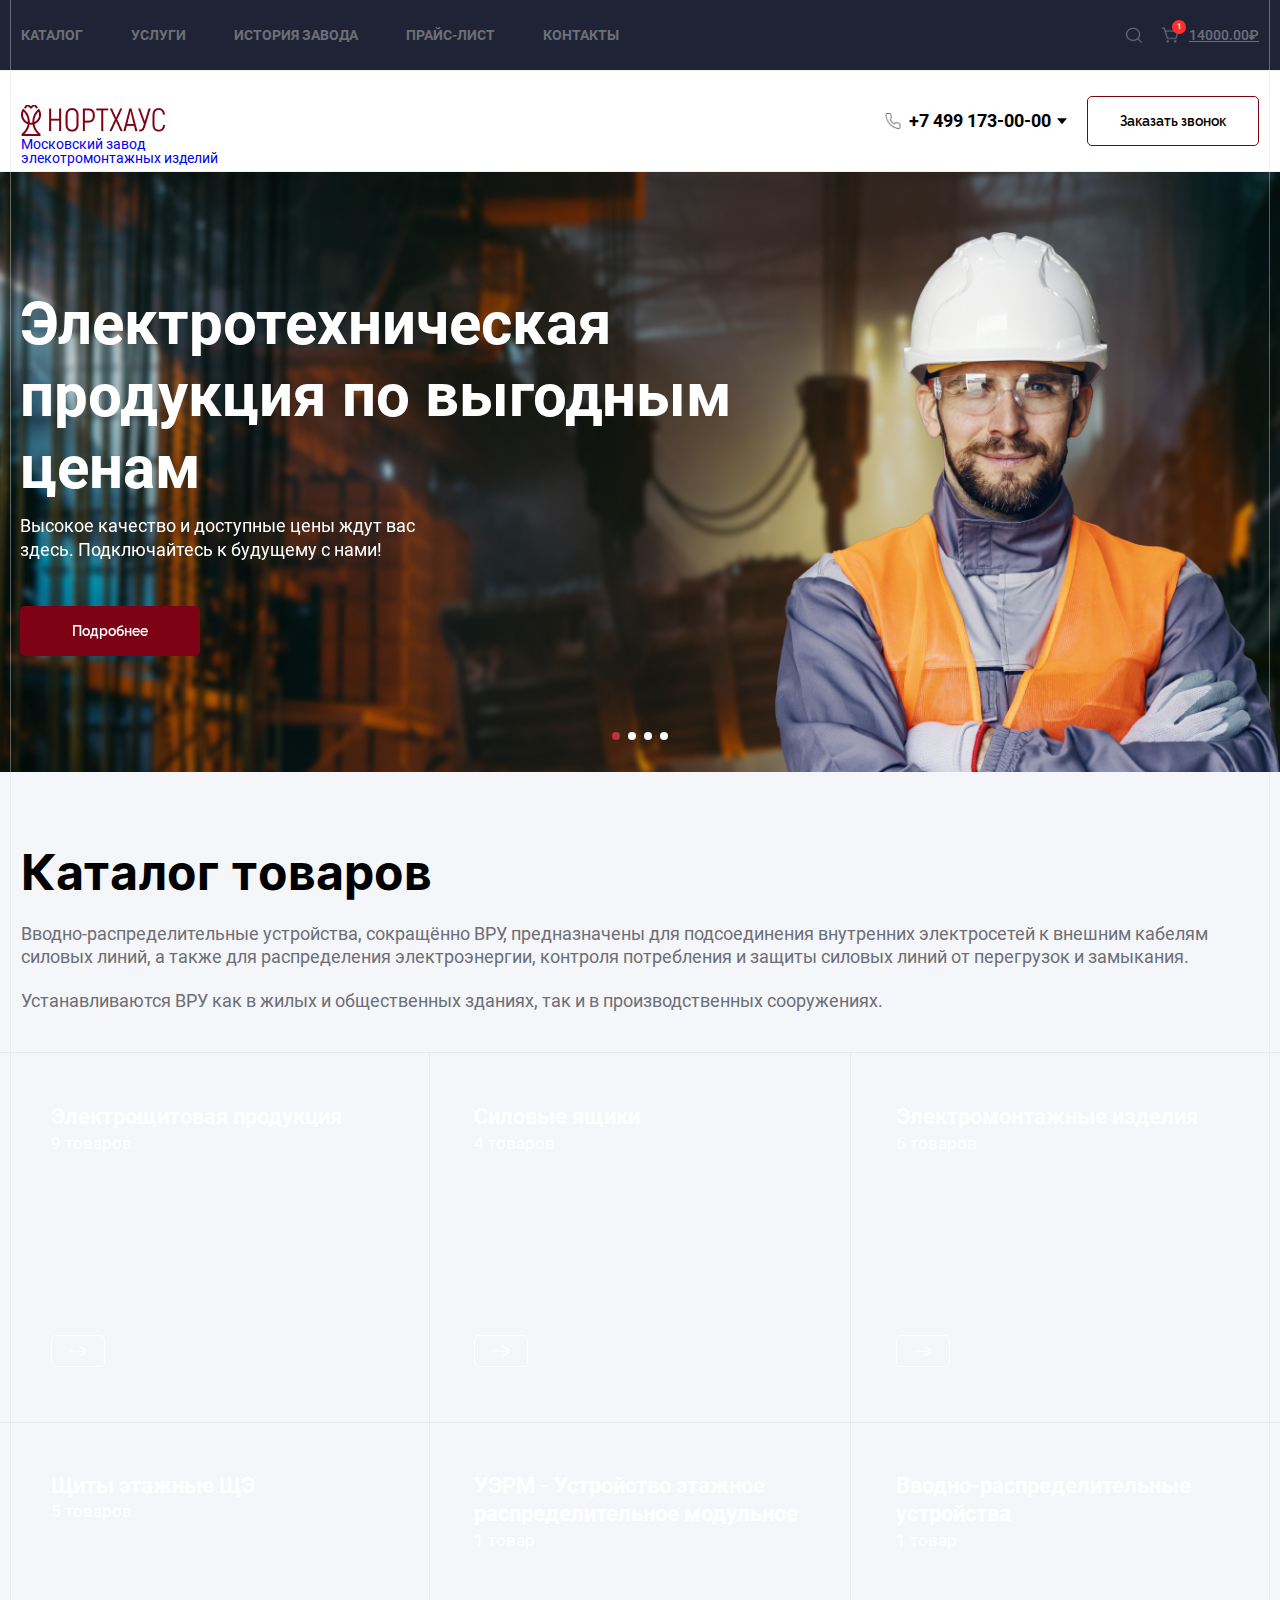
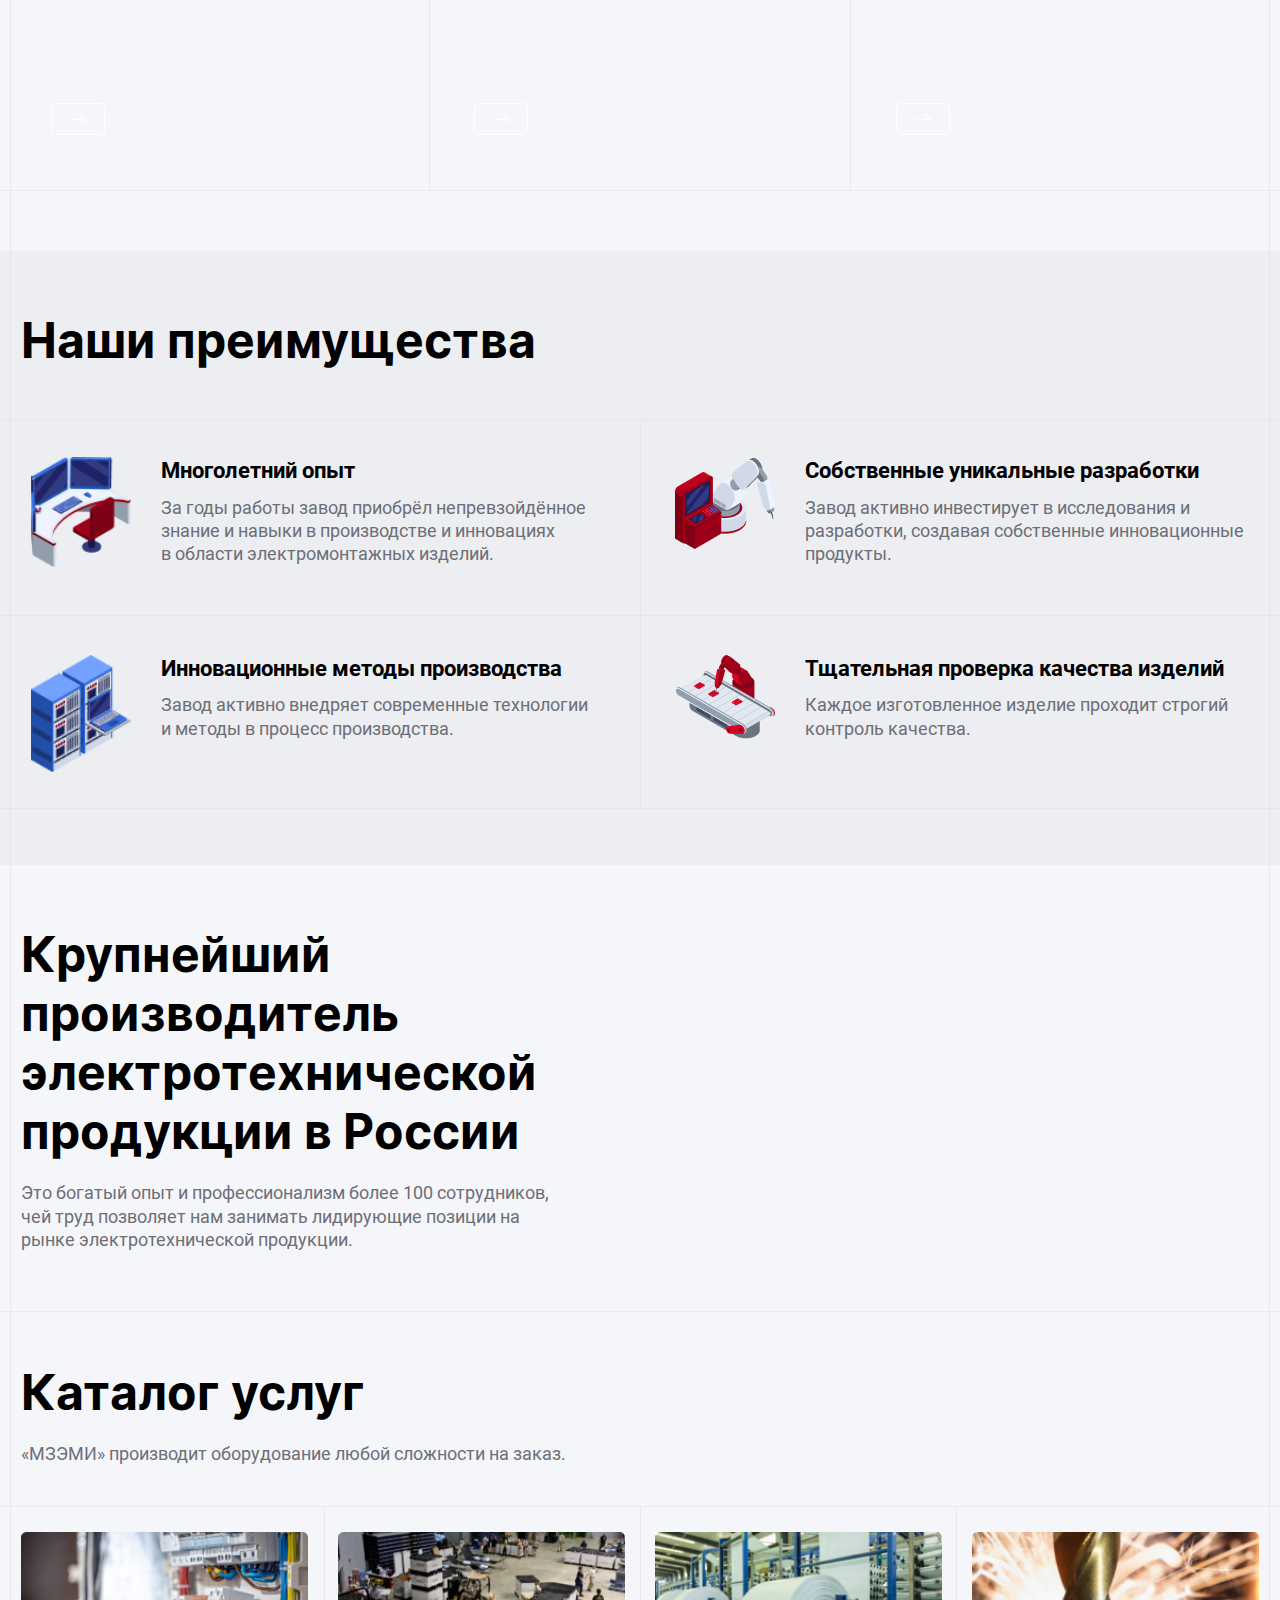
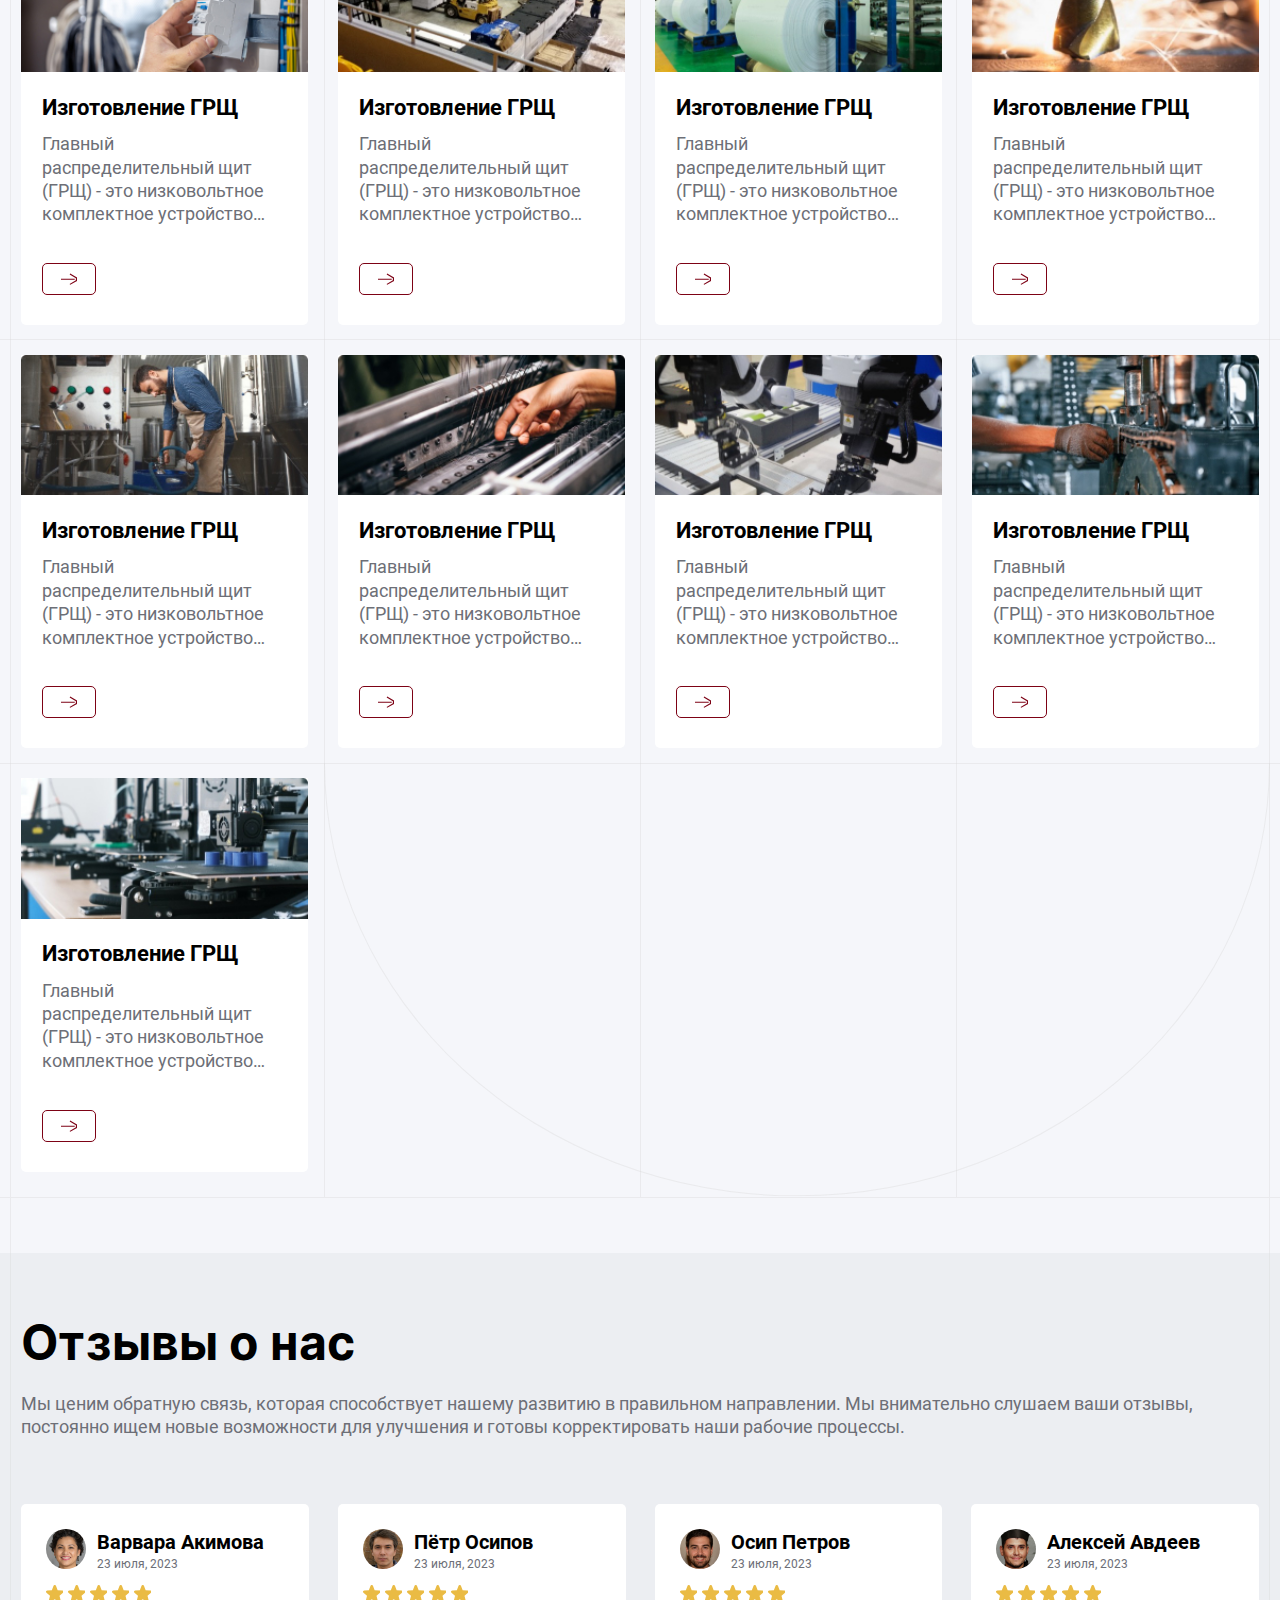
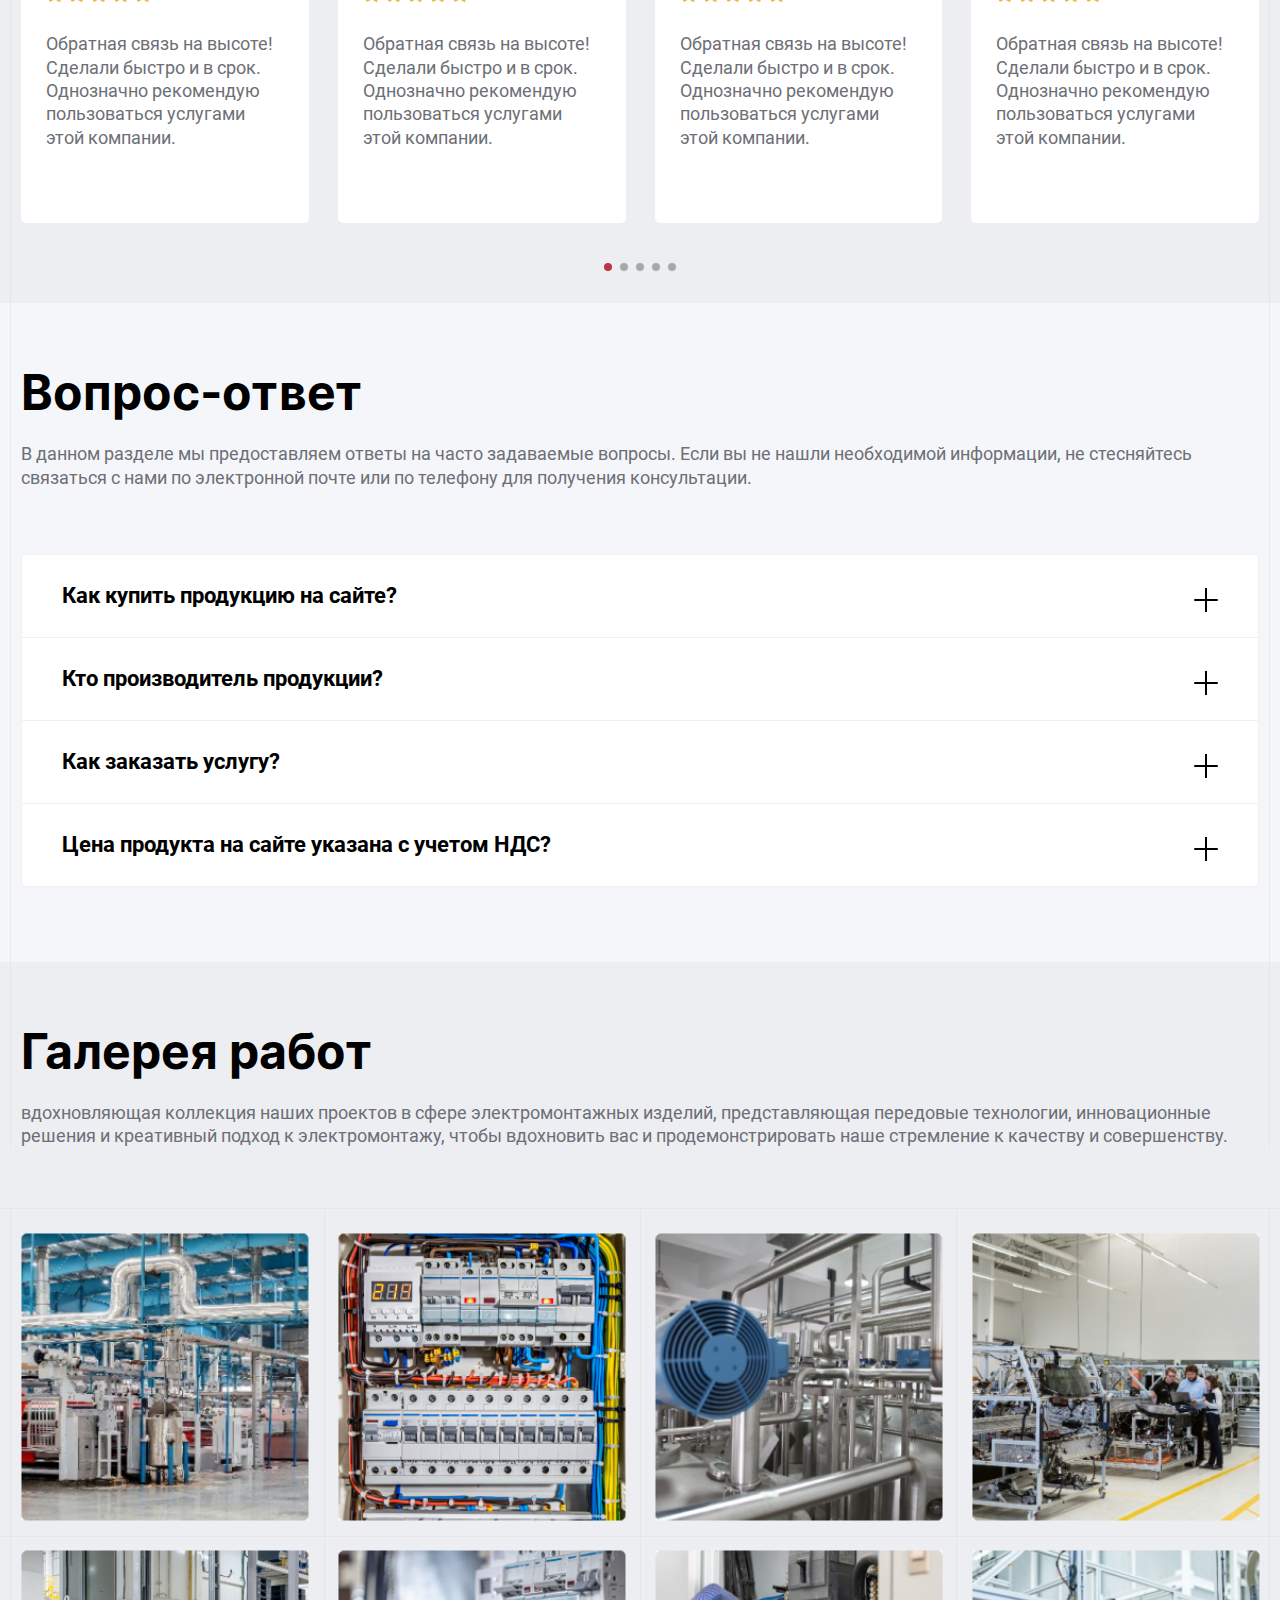
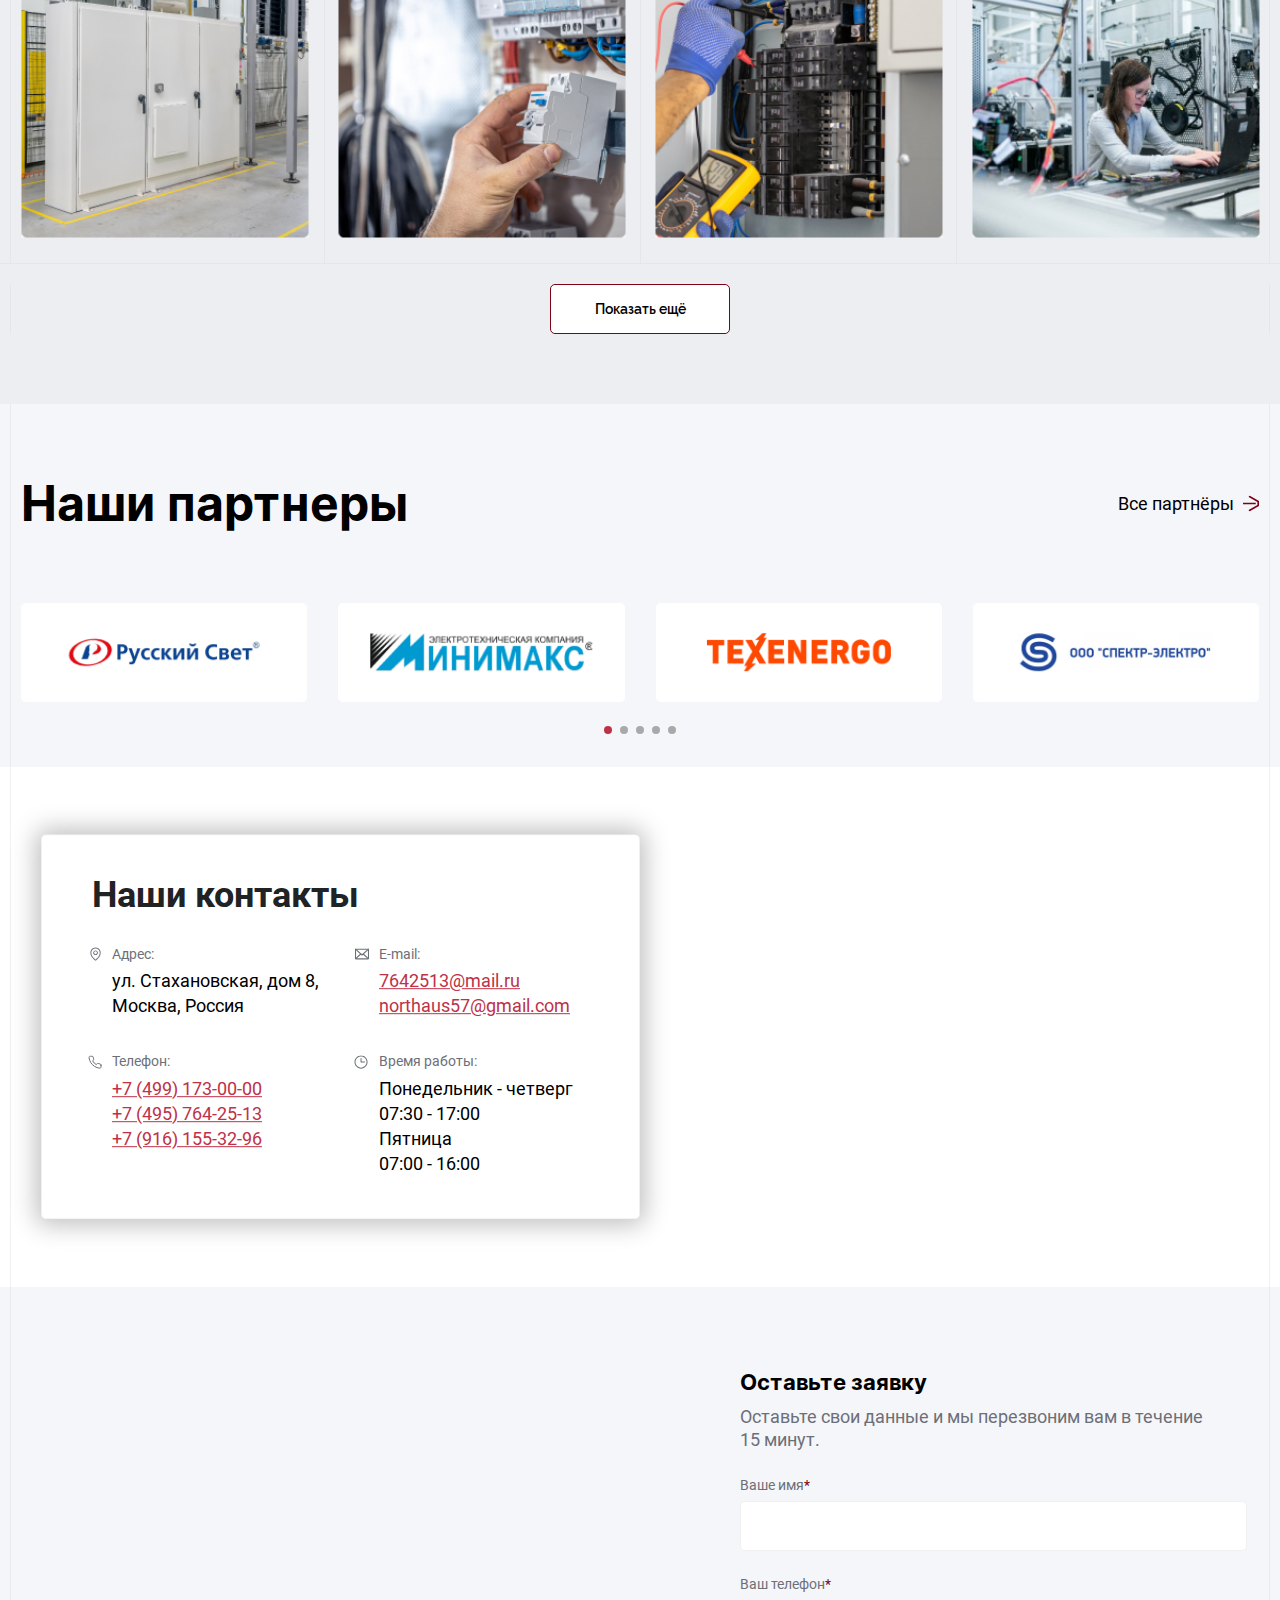
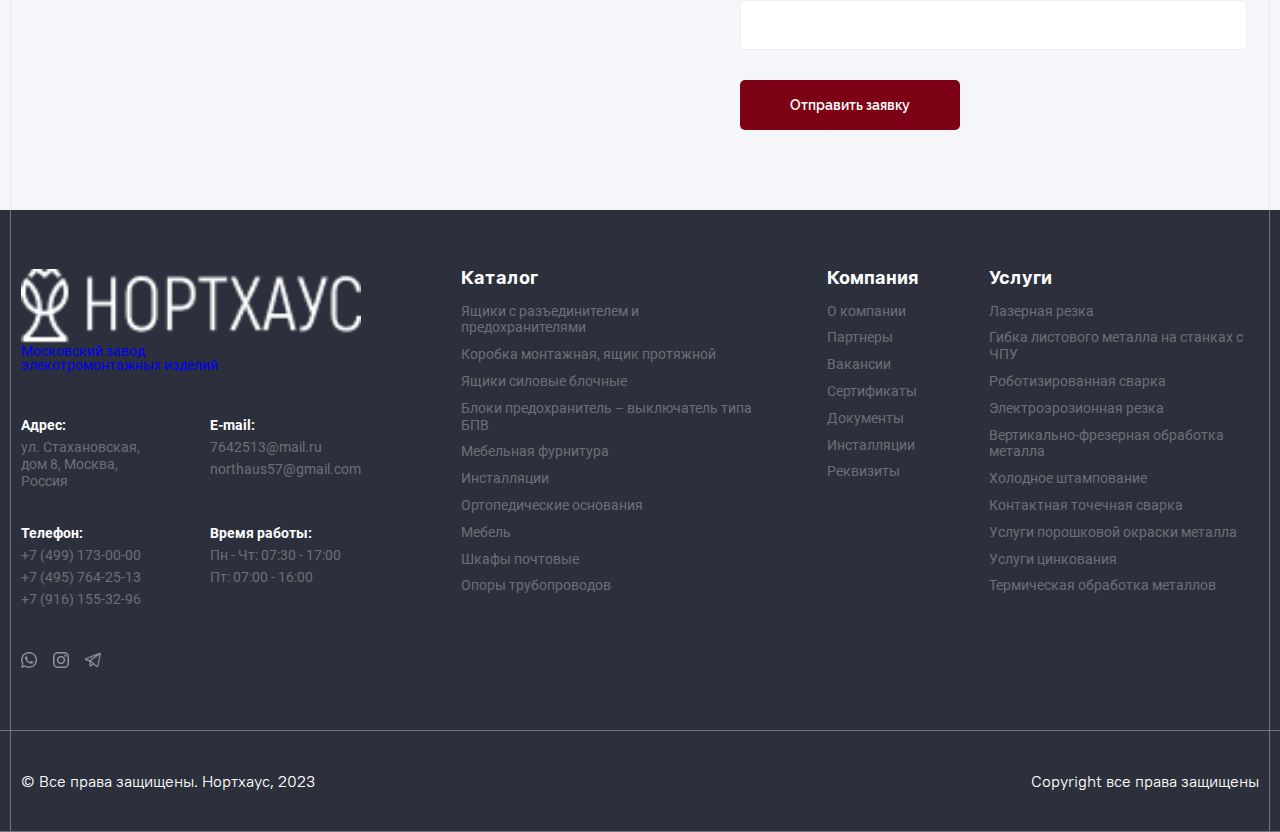
==== commit 9e3ce28f: "fisish project" ====
--- a/index.html
+++ b/index.html
@@ -461,7 +461,10 @@
 		<div class="header__logo-block-wrapper">
 			<div class="container">
 				<div class="header__logo-block">
-					<a href="/" class="header__logo"><img src="/img/header-footer/logo.png" alt=""></a>
+					<a href="/" class="header__logo">
+						<img src="/img/header-footer/logo_short.png" alt="">
+						<div class="header__logo-text">Московский завод <br>элекотромонтажных изделий</div>
+					</a>
 					<div class="header__contact-block">
 						<div class="header__call-block">
 							<img class="header__call-block-img" src="/img/header-footer/phone.png" alt="">
@@ -1552,8 +1555,8 @@
 			</div>
 			<div class="questions__accordeon" data-accordeon="main">
 				<div class="questions__item">
-					<div class="questions__item-title">Как купить продукцию на сайте?</div>
-					<div class="questions__item-btn hide" data-accordeon="btn">
+					<div class="questions__item-title" data-accordeon="btn">Как купить продукцию на сайте? </div>
+					<div class="questions__item-btn hide" data-accordeon="indicator">
 						<div></div>
 						<div></div>
 					</div>
@@ -1565,49 +1568,50 @@
 						</div>
 					</div>
 				</div>
-				<div class="questions__item">
-					<div class="questions__item-title">Кто производитель продукции?</div>
-					<div class="questions__item-btn hide" data-accordeon="btn">
-						<div></div>
-						<div></div>
-					</div>
-					<div class="questions__answer-wrapper hide" data-accordeon="hiddenContent">
-						<div class="questions__answer text">
-							Lorem ipsum dolor, sit amet consectetur adipisicing elit. Cum repellat officia delectus
-							optio saepe magnam iste harum dicta ab deleniti odit neque, tenetur rerum quo nobis hic est
-							quis quod.
-						</div>
-					</div>
-				</div>
-				<div class="questions__item">
-					<div class="questions__item-title">Как заказать услугу?</div>
-					<div class="questions__item-btn hide" data-accordeon="btn">
-						<div></div>
-						<div></div>
-					</div>
-					<div class="questions__answer-wrapper hide" data-accordeon="hiddenContent">
-						<div class="questions__answer text">
-							Lorem ipsum dolor, sit amet consectetur adipisicing elit. Cum repellat officia delectus
-							optio saepe magnam iste harum dicta ab deleniti odit neque, tenetur rerum quo nobis hic est
-							quis quod.
-						</div>
-					</div>
-				</div>
-				<div class="questions__item">
-					<div class="questions__item-title">Цена продукта на сайте указана с учетом НДС?</div>
-					<div class="questions__item-btn hide" data-accordeon="btn">
-						<div></div>
-						<div></div>
-					</div>
-					<div class="questions__answer-wrapper hide" data-accordeon="hiddenContent">
-						<div class="questions__answer text">
-							Lorem ipsum dolor, sit amet consectetur adipisicing elit. Cum repellat officia delectus
-							optio saepe magnam iste harum dicta ab deleniti odit neque, tenetur rerum quo nobis hic est
-							quis quod.
-						</div>
-					</div>
-				</div>
-			</div>
+				<div class="questions__item" ">
+					<div class=" questions__item-title" data-accordeon="btn">Кто производитель продукции?</div>
+				<div class="questions__item-btn hide" data-accordeon="indicator">
+					<div></div>
+					<div></div>
+				</div>
+				<div class="questions__answer-wrapper hide" data-accordeon="hiddenContent">
+					<div class="questions__answer text">
+						Lorem ipsum dolor, sit amet consectetur adipisicing elit. Cum repellat officia delectus
+						optio saepe magnam iste harum dicta ab deleniti odit neque, tenetur rerum quo nobis hic est
+						quis quod.
+					</div>
+				</div>
+			</div>
+			<div class="questions__item">
+				<div class="questions__item-title" data-accordeon="btn">Как заказать услугу?</div>
+				<div class="questions__item-btn hide" data-accordeon="indicator">
+					<div></div>
+					<div></div>
+				</div>
+				<div class="questions__answer-wrapper hide" data-accordeon="hiddenContent">
+					<div class="questions__answer text">
+						Lorem ipsum dolor, sit amet consectetur adipisicing elit. Cum repellat officia delectus
+						optio saepe magnam iste harum dicta ab deleniti odit neque, tenetur rerum quo nobis hic est
+						quis quod.
+					</div>
+				</div>
+			</div>
+			<div class="questions__item">
+				<div class="questions__item-title" data-accordeon="btn">Цена продукта на сайте указана с учетом НДС?
+				</div>
+				<div class="questions__item-btn hide" data-accordeon="indicator">
+					<div></div>
+					<div></div>
+				</div>
+				<div class="questions__answer-wrapper hide" data-accordeon="hiddenContent">
+					<div class="questions__answer text">
+						Lorem ipsum dolor, sit amet consectetur adipisicing elit. Cum repellat officia delectus
+						optio saepe magnam iste harum dicta ab deleniti odit neque, tenetur rerum quo nobis hic est
+						quis quod.
+					</div>
+				</div>
+			</div>
+		</div>
 		</div>
 	</section>
 	<section class="galery bg_dark">
@@ -1628,16 +1632,14 @@
 				<div class="grid-line"></div>
 				<div class="grid-line"></div>
 
-				<div class="grid galery__grid pswp-gallery pswp-gallery--single-column" id="gallery--responsive-images">
+				<!-- <div class="grid galery__grid pswp-gallery pswp-gallery--single-column" id="gallery--responsive-images">
 					<div class="grid__item">
-						<a href="/img/main/galery_full1.jpeg" data-pswp-srcset="/img/main/galery_full1.jpeg"
-							data-pswp-width="540" data-pswp-height="254">
+						<a href="/img/main/galery_full1.jpeg" data-pswp-srcset="/img/main/galery_full1.jpeg">
 							<img src="/img/main/galery1.jpg" alt="">
 						</a>
 					</div>
 					<div class="grid__item">
-						<a href="/img/main/galery_full2.jpeg" data-pswp-srcset="/img/main/galery_full2.jpeg"
-							data-pswp-width="2731" data-pswp-height="4096">
+						<a href="/img/main/galery_full2.jpeg" data-pswp-srcset="/img/main/galery_full2.jpeg">
 							<img src="/img/main/galery2.jpg" alt="">
 						</a>
 					</div>
@@ -1676,6 +1678,50 @@
 						<a href="/img/main/galery_full8.jpeg" data-pswp-srcset="/img/main/galery_full8.jpeg"
 							data-pswp-width="540" data-pswp-height="360">
 							<img src="/img/main/galery8.jpg" alt="">
+						</a>
+					</div>
+				</div> -->
+
+				<div class="grid galery__grid pswp-gallery pswp-gallery--single-column" id="gallery--responsive-images">
+					<div class="grid__item">
+						<a href="/img/main/galery_full1.jpeg" data-fslightbox="galery">
+							<img src="/img/main/galery1.jpg" alt="">
+						</a>
+					</div>
+					<div class="grid__item">
+						<a href="/img/main/galery_full2.jpeg" data-fslightbox="galery"> <img src="/img/main/galery2.jpg"
+								alt="">
+						</a>
+					</div>
+					<div class="grid__item">
+						<a href="/img/main/galery_full3.jpeg" data-fslightbox="galery"> <img src="/img/main/galery3.jpg"
+								alt="">
+						</a>
+
+					</div>
+					<div class="grid__item">
+						<a href="/img/main/galery_full4.jpeg" data-fslightbox="galery"> <img src="/img/main/galery4.jpg"
+								alt="">
+						</a>
+					</div>
+					<div class="grid__item">
+						<a href="/img/main/galery_full5.jpeg" data-fslightbox="galery"> <img src="/img/main/galery5.jpg"
+								alt="">
+						</a>
+					</div>
+					<div class="grid__item">
+						<a href="/img/main/galery_full6.jpeg" data-fslightbox="galery"> <img src="/img/main/galery6.jpg"
+								alt="">
+						</a>
+					</div>
+					<div class="grid__item">
+						<a href="/img/main/galery_full7.jpeg" data-fslightbox="galery"> <img src="/img/main/galery7.jpg"
+								alt="">
+						</a>
+					</div>
+					<div class="grid__item">
+						<a href="/img/main/galery_full8.jpeg" data-fslightbox="galery"> <img src="/img/main/galery8.jpg"
+								alt="">
 						</a>
 					</div>
 				</div>
@@ -1879,7 +1925,10 @@
 		<div class="container">
 			<div class="footer__wrapper">
 				<div class="footer__info">
-					<a href="index.html" class="footer__logo"><img src="/img/header-footer/footer_logo.png" alt=""></a>
+					<a href="index.html" class="footer__logo">
+						<img src="/img/header-footer/footer_logo_short.png" alt="">
+						<div class="footer__logo-text">Московский завод <br>элекотромонтажных изделий</div>
+					</a>
 					<div class="footer__grid">
 						<div class="footer__grid-block">
 							<div class="footer__grid-title">
@@ -1982,13 +2031,14 @@
 		</div>
 	</footer>
 </body>
+<script type="module" src="/js/fslightbox.js"></script>
 <script type="module" src="/js/photoswipe.esm.min.js"></script>
 <script type="module" src="/js/photoswipe-lightbox.esm.min.js"></script>
 <script src="/js/swiper-bundle.min.js"></script>
 <script src="/js/main.js"></script>
 <script src="/js/slider.js"></script>
 <script src="/js/accordeon.js"></script>
-<script type="module" src="/js/swipe-photo.js"></script>
+<!-- <script type="module" src="/js/swipe-photo.js"></script> -->
 
 
 </html>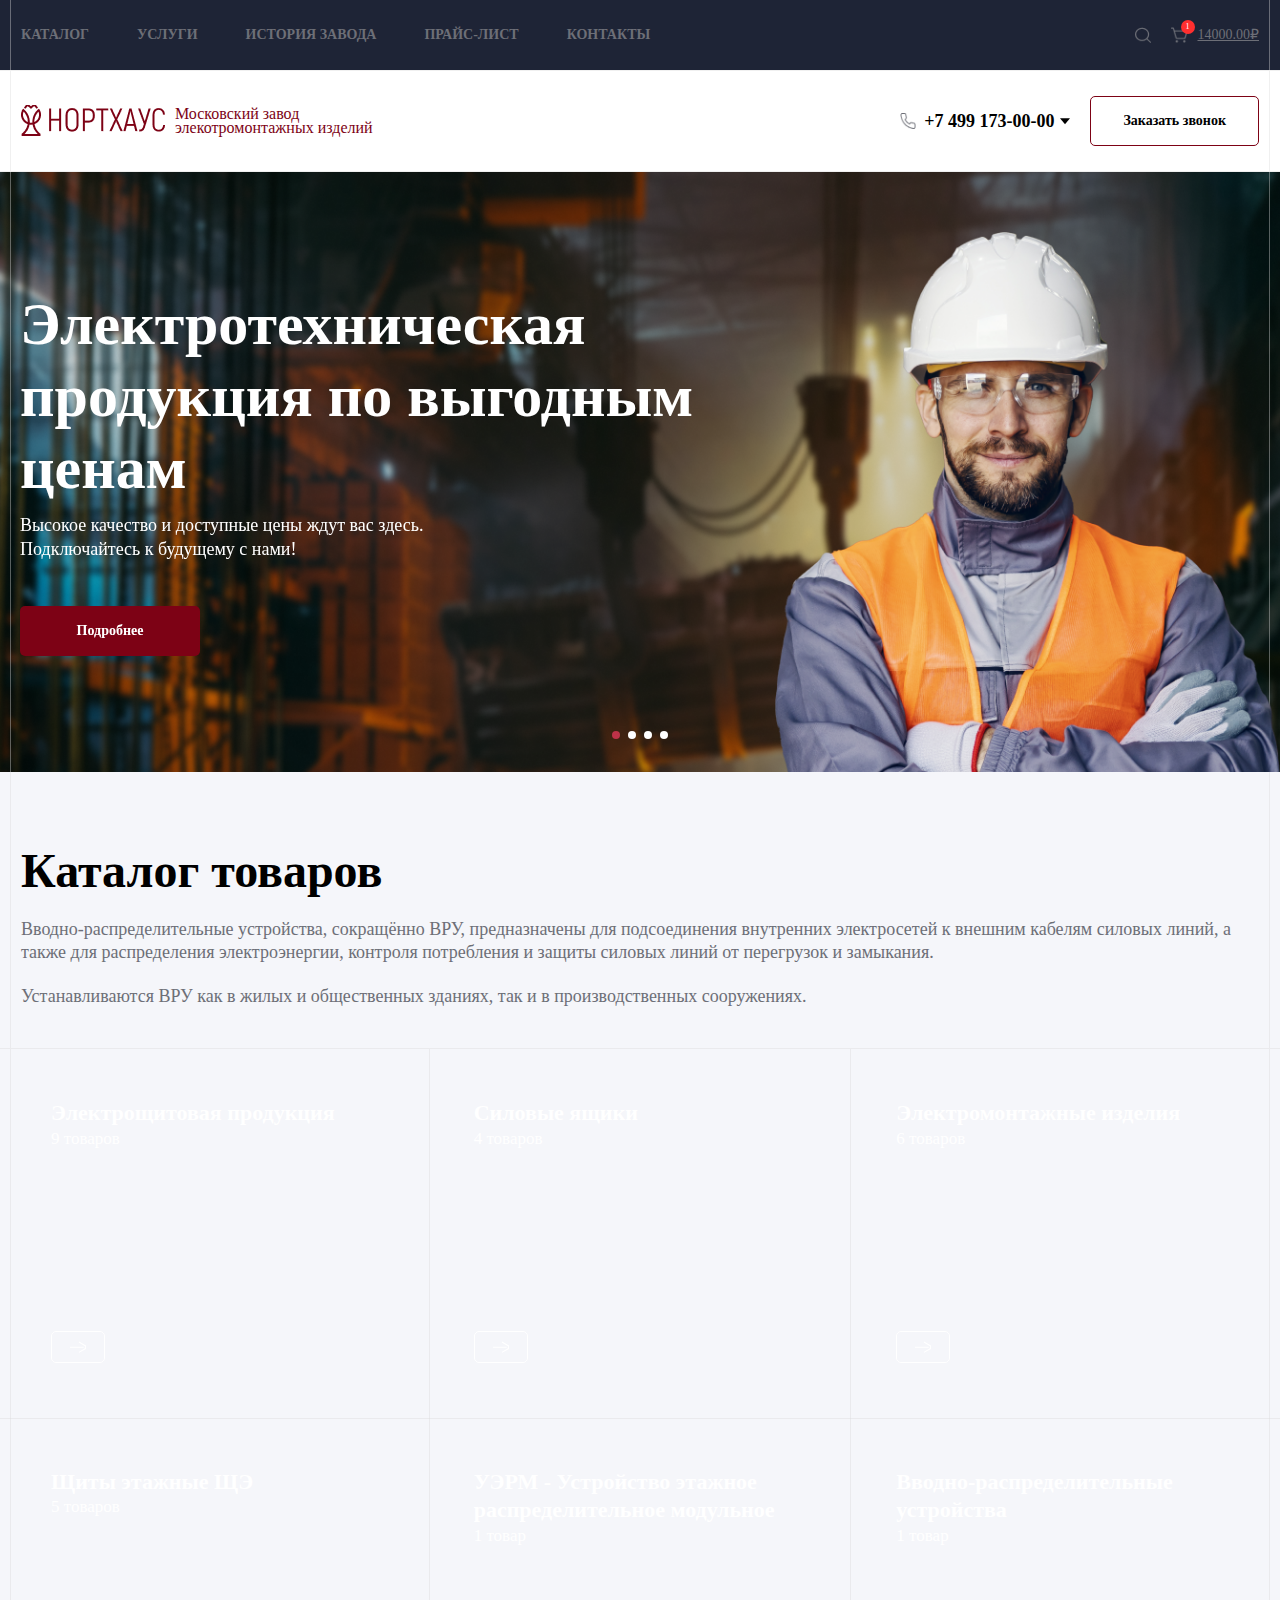
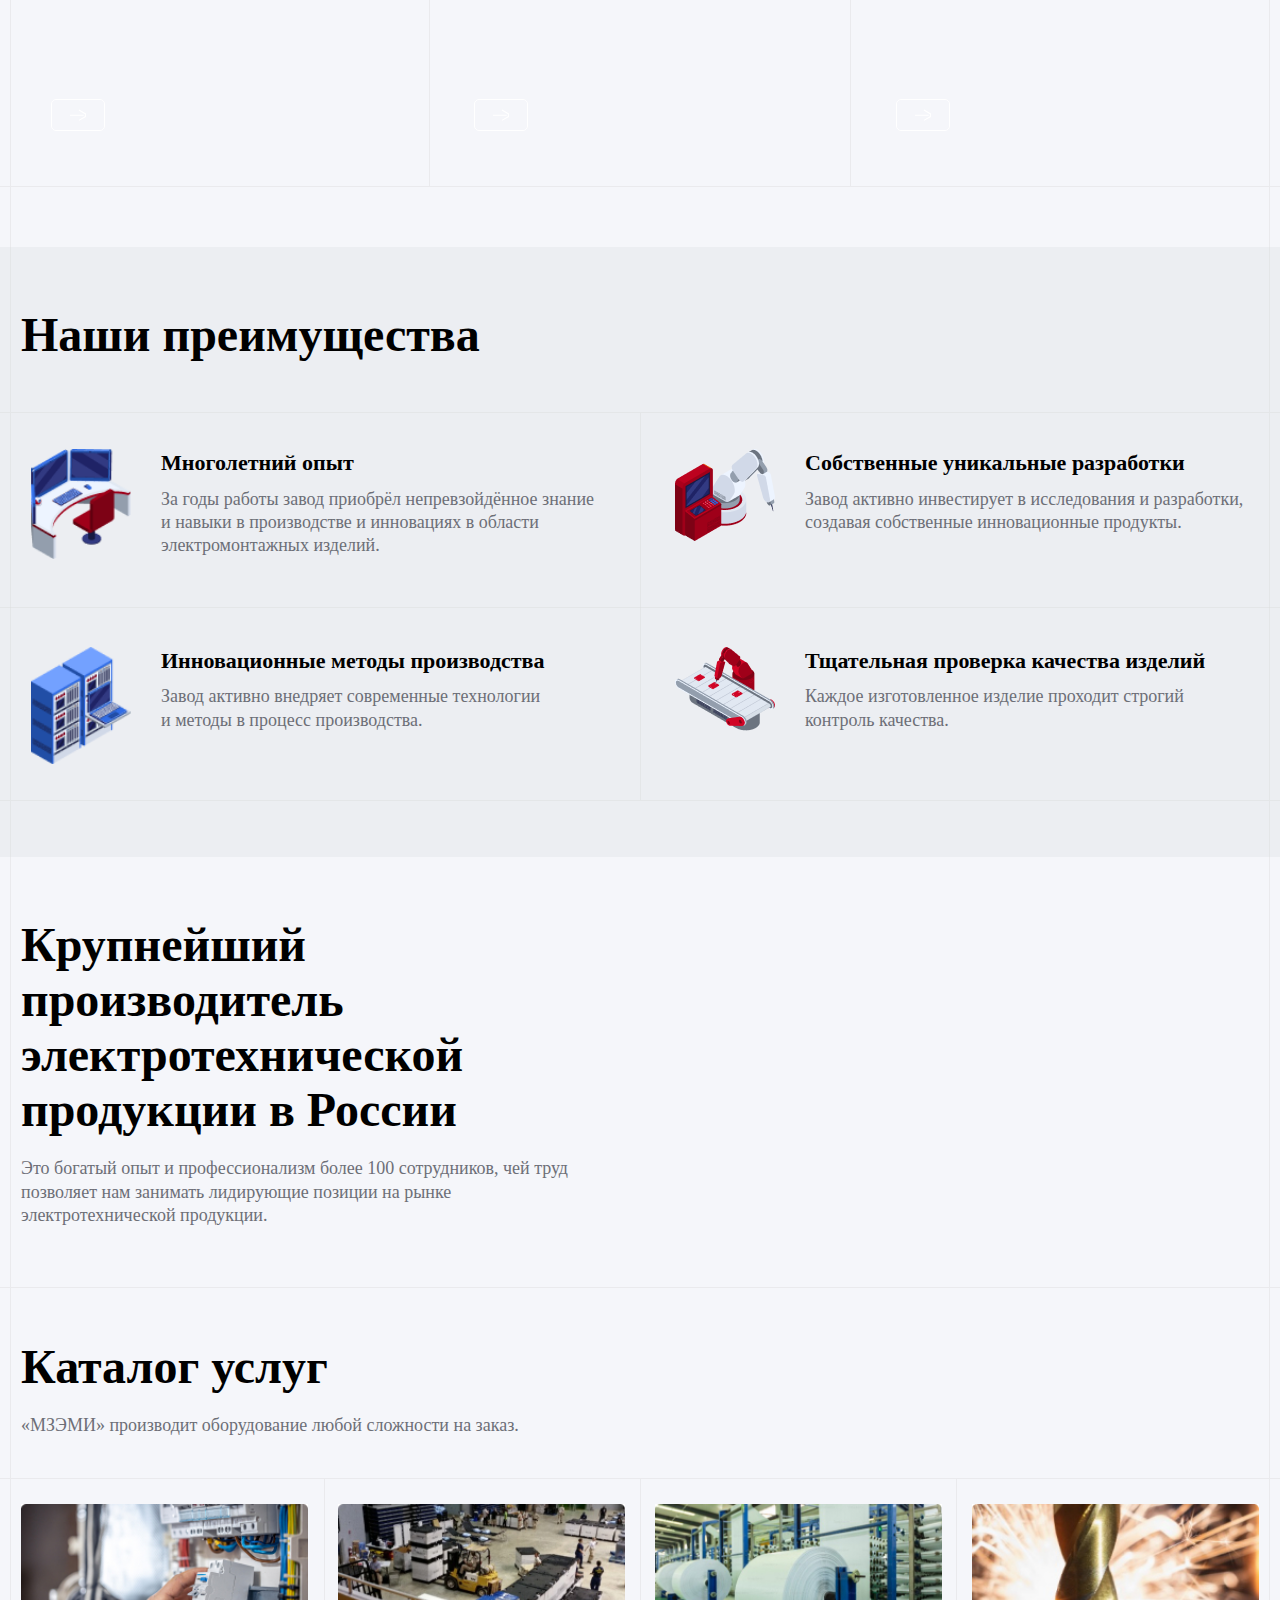
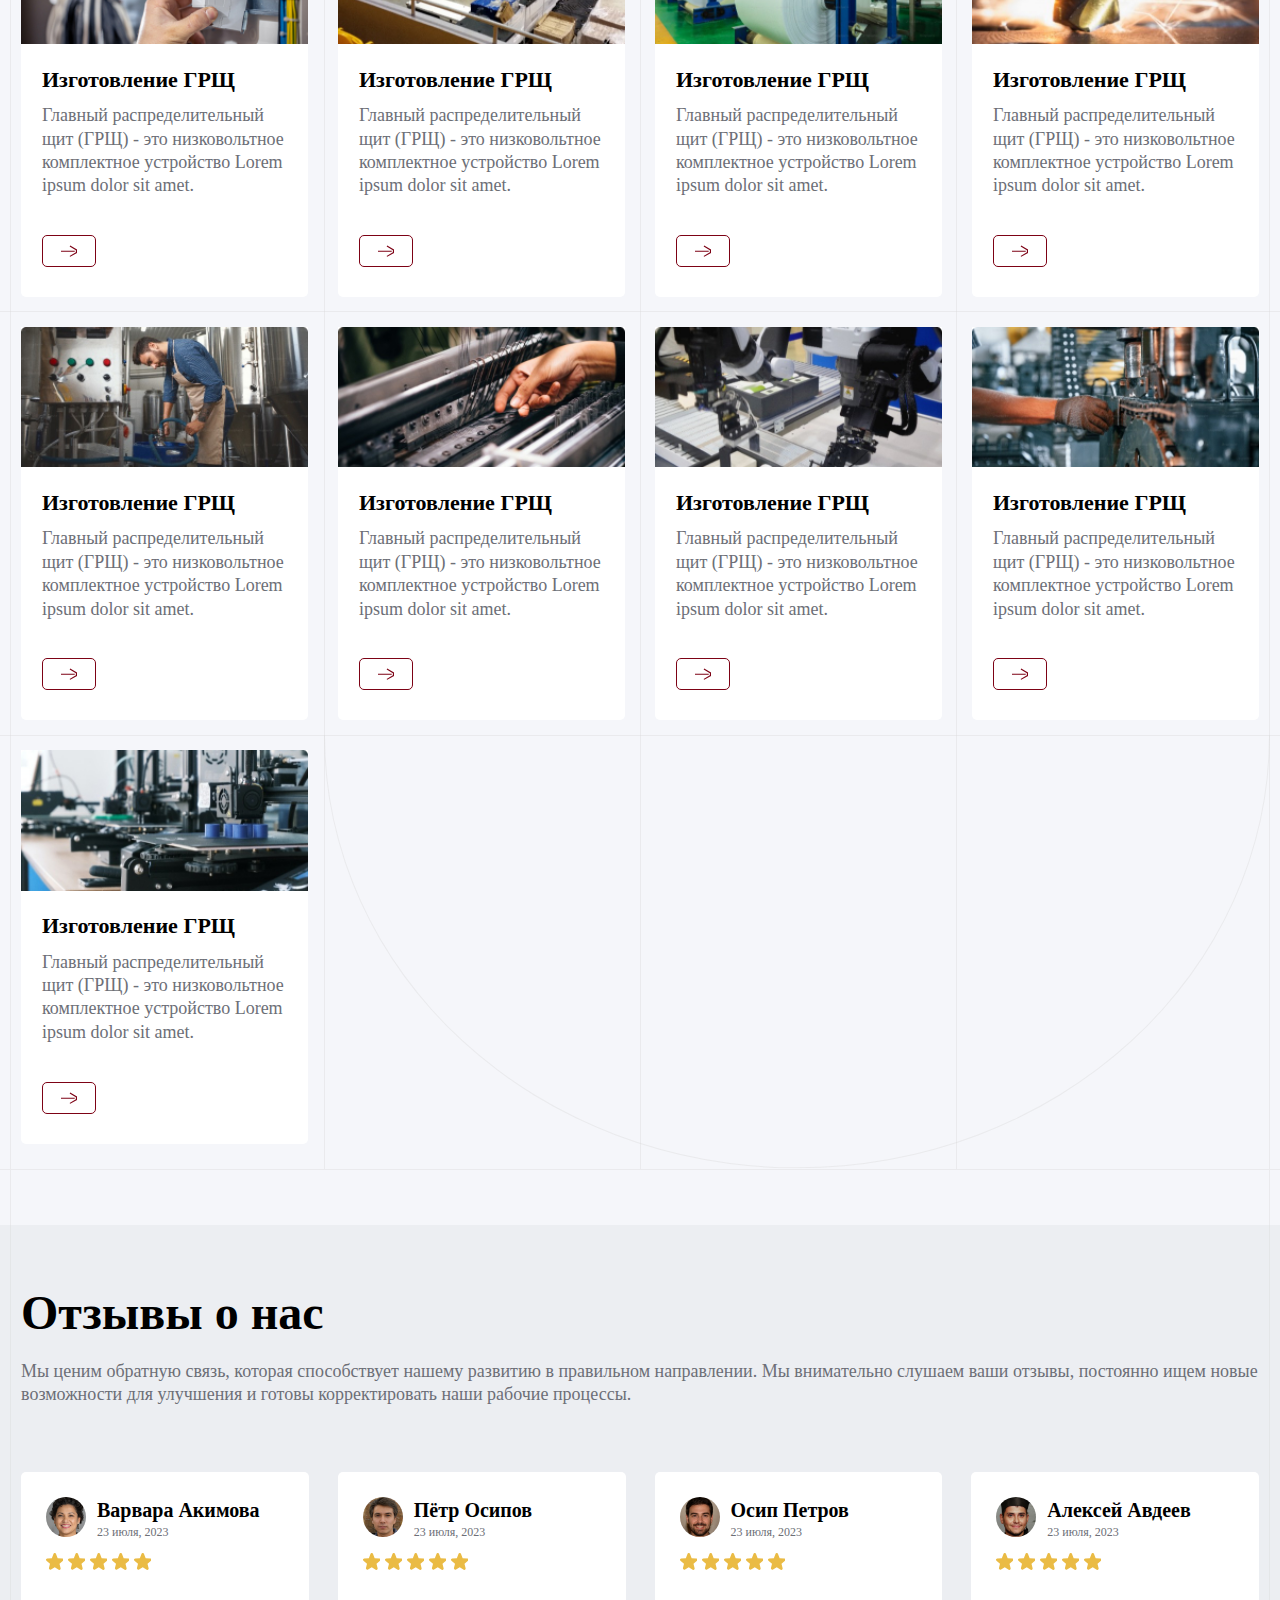
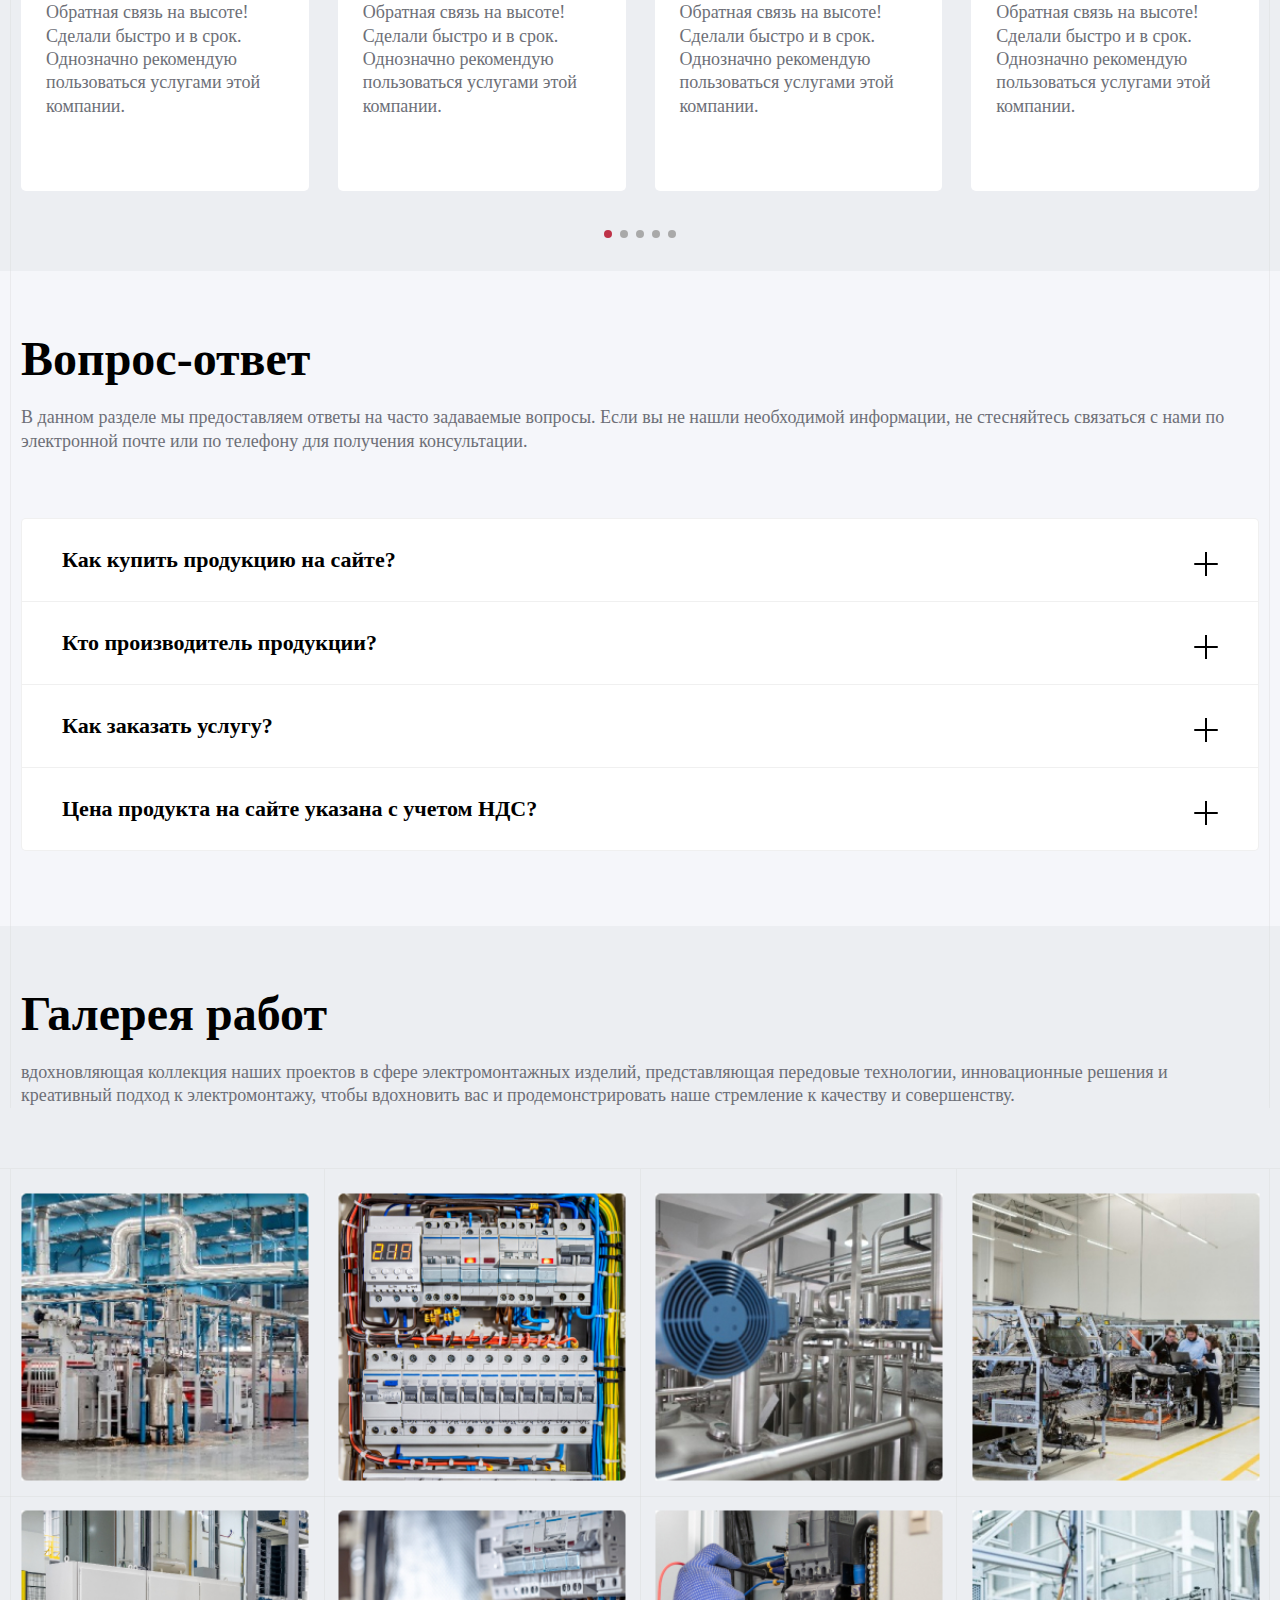
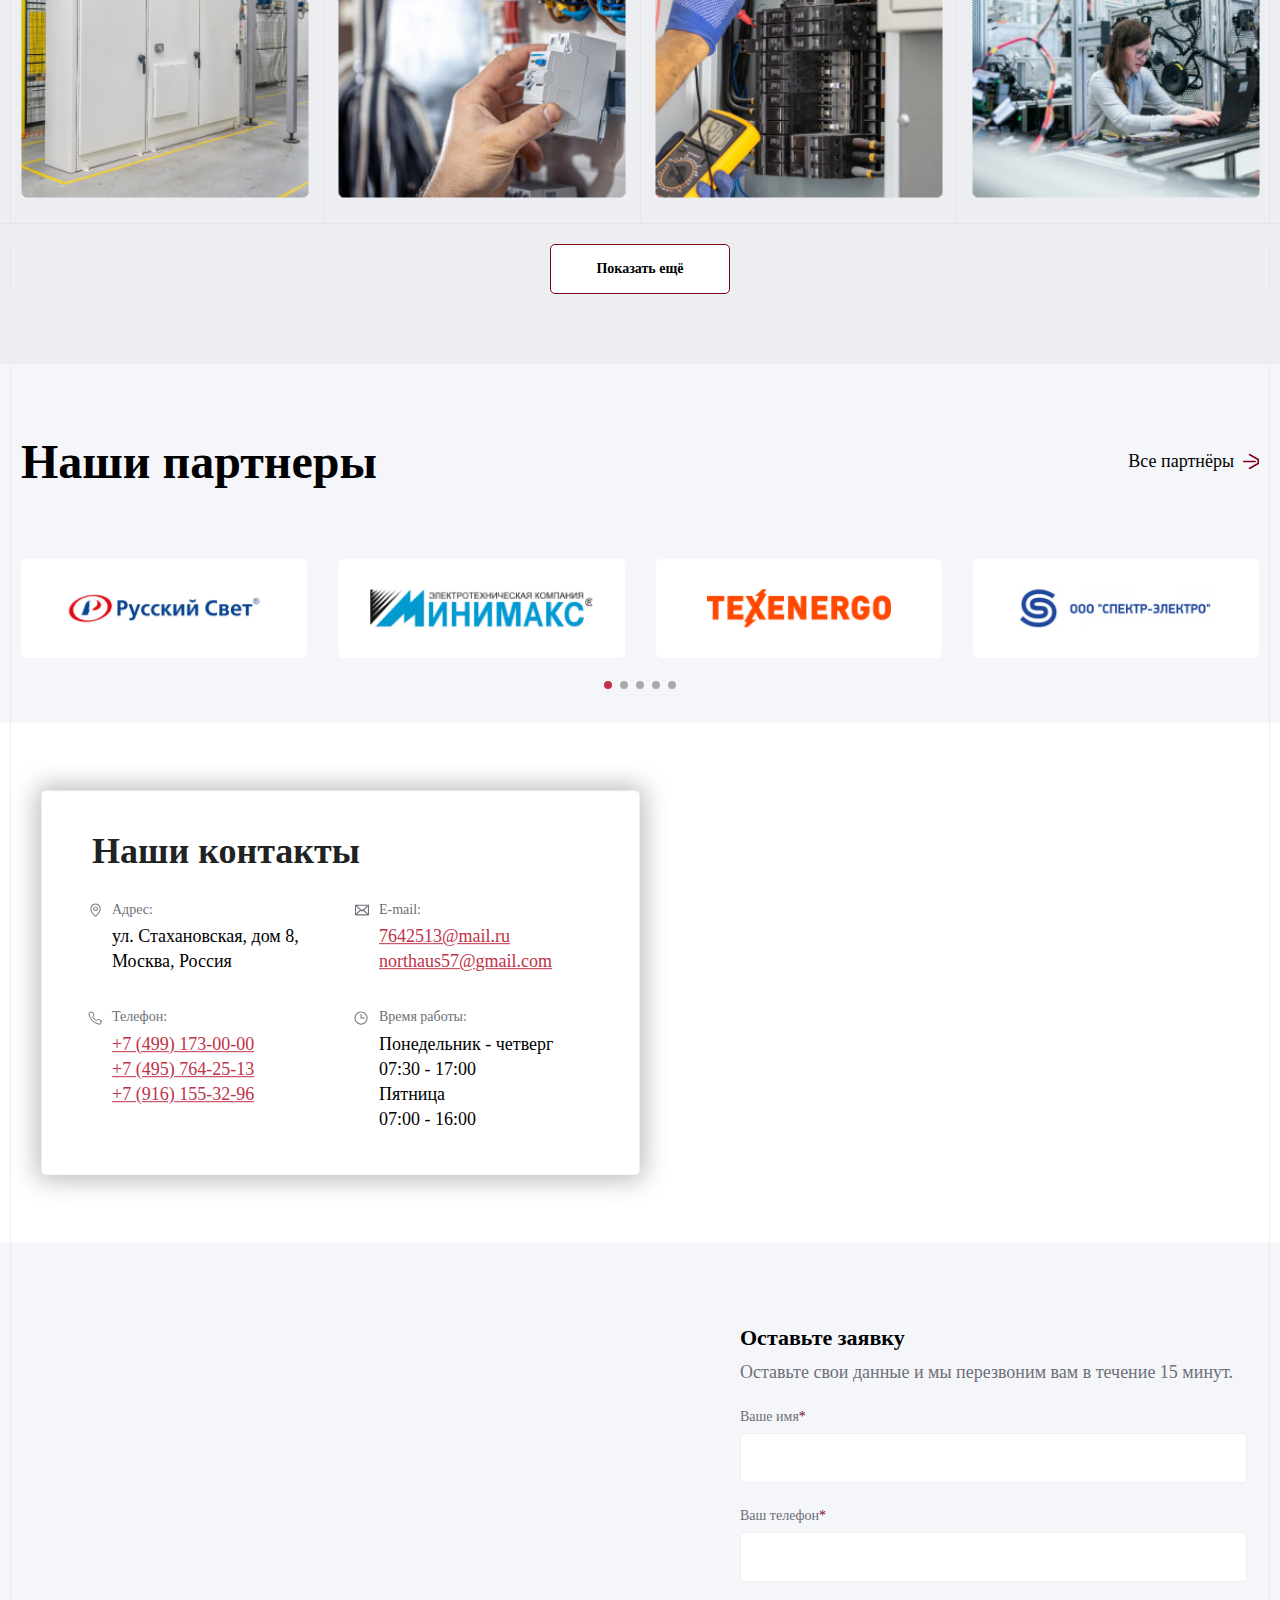
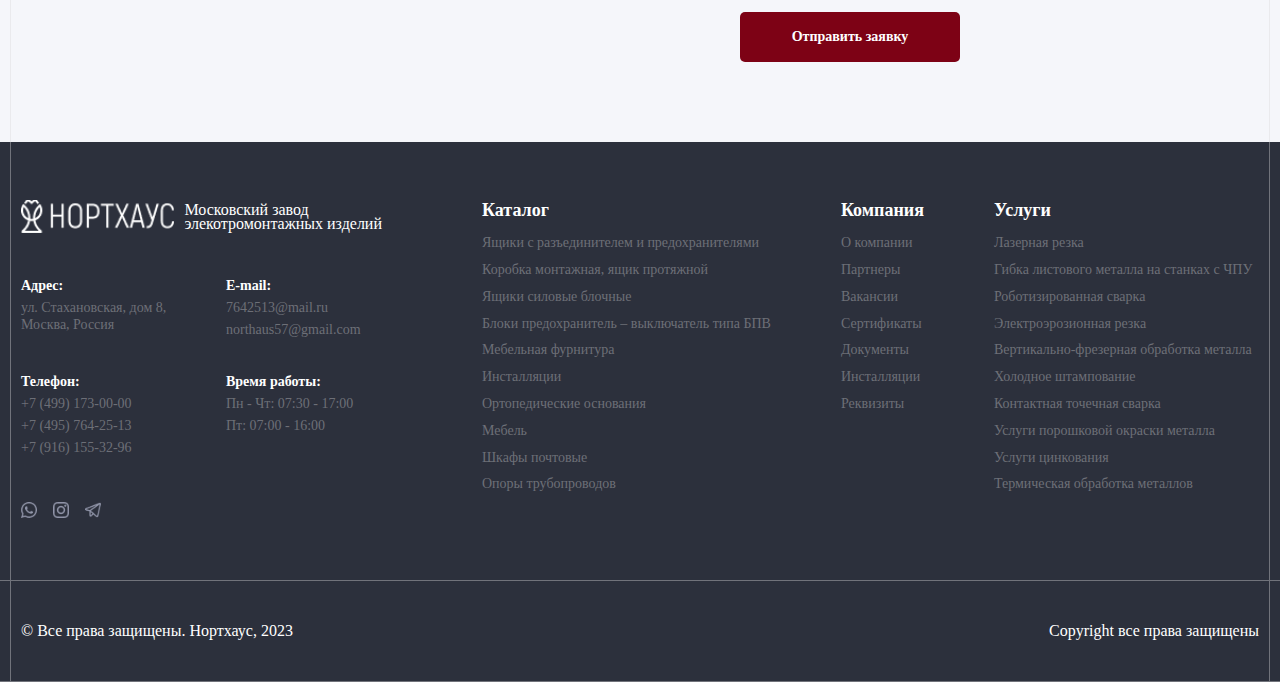
==== commit 1ed70db9: "fix path" ====
--- a/index.html
+++ b/index.html
@@ -17,7 +17,7 @@
 			<div class="container">
 				<div class="header__nav-line">
 					<div class="header__price-list-block">
-						<img src="/img/header-footer/price-list.png" alt="">
+						<img src="./img/header-footer/price-list.png" alt="">
 						<a href="#" class="header__price-list-link">Прайс-лист</a>
 					</div>
 					<nav class="header__nav">
@@ -363,7 +363,7 @@
 					<div class="header__cart-block">
 						<div class="header__search">
 							<div class="header__search-input-block hide">
-								<img class="header__search-input-img" src="/img/header-footer/search.png" alt="">
+								<img class="header__search-input-img" src="./img/header-footer/search.png" alt="">
 								<input type="text" placeholder="Поиск по сайту">
 								<div class="header__search-cancel">Отмена</div>
 
@@ -445,10 +445,10 @@
 								</div>
 
 							</div>
-							<img src="/img/header-footer/search.png" id="header_search" alt="">
+							<img src="./img/header-footer/search.png" id="header_search" alt="">
 						</div>
 						<div class="header__cart-btn">
-							<img src="/img/header-footer/cart.png" alt="">
+							<img src="./img/header-footer/cart.png" alt="">
 							<div class="header__cart-counter"><span>1</span></div>
 						</div>
 						<div class="header__cart-total">
@@ -462,13 +462,13 @@
 			<div class="container">
 				<div class="header__logo-block">
 					<a href="/" class="header__logo">
-						<img src="/img/header-footer/logo_short.png" alt="">
+						<img src="./img/header-footer/logo_short.png" alt="">
 						<div class="header__logo-text">Московский завод <br>элекотромонтажных изделий</div>
 					</a>
 					<div class="header__contact-block">
 						<div class="header__call-block">
-							<img class="header__call-block-img" src="/img/header-footer/phone.png" alt="">
-							<img class="header__call-block-img_dark" src="/img/header-footer/phone_dark.png" alt="">
+							<img class="header__call-block-img" src="./img/header-footer/phone.png" alt="">
+							<img class="header__call-block-img_dark" src="./img/header-footer/phone_dark.png" alt="">
 							<div class="header__phone-number">
 								+7 499 173-00-00
 
@@ -525,13 +525,13 @@
 								</div>
 								<div class="contact-menu__social">
 									<a href="#">
-										<img src="/img/header-footer/whatsapp.png" alt="" srcset="">
+										<img src="./img/header-footer/whatsapp.png" alt="" srcset="">
 									</a>
 									<a href="#">
-										<img src="/img/header-footer/instagram.png" alt="" srcset="">
+										<img src="./img/header-footer/instagram.png" alt="" srcset="">
 									</a>
 									<a href="#">
-										<img src="/img/header-footer/telegram.png" alt="" srcset="">
+										<img src="./img/header-footer/telegram.png" alt="" srcset="">
 									</a>
 								</div>
 							</div>
@@ -567,11 +567,11 @@
 			<a href="tel:+74991730000" class="burger-menu__tel">+7 499 173-00-00</a>
 			<div class="burger-menu__recall">Обратный звонок</div>
 			<div class="burger-menu__social-line">
-				<div class="burger-menu__social"><a href="#"><img src="/img/header-footer/whatsapp.png" alt=""></a>
-				</div>
-				<div class="burger-menu__social"><a href="#"><img src="/img/header-footer/instagram.png" alt=""></a>
-				</div>
-				<div class="burger-menu__social"><a href="#"><img src="/img/header-footer/telegram.png" alt=""></a>
+				<div class="burger-menu__social"><a href="#"><img src="./img/header-footer/whatsapp.png" alt=""></a>
+				</div>
+				<div class="burger-menu__social"><a href="#"><img src="./img/header-footer/instagram.png" alt=""></a>
+				</div>
+				<div class="burger-menu__social"><a href="#"><img src="./img/header-footer/telegram.png" alt=""></a>
 				</div>
 			</div>
 		</div>
@@ -712,7 +712,7 @@
 				<div class="catalog__grid-line"></div>
 				<div class="grid catalog__grid">
 					<div class="grid__item grid__item_card-btn">
-						<div class="grid__item-bg"><img src="/img/main/catalog1.jpeg" alt=""></div>
+						<div class="grid__item-bg"><img src="./img/main/catalog1.jpeg" alt=""></div>
 						<div class="grid__item-content">
 							<div class="grid__item-title small-title">Электрощитовая продукция</div>
 							<div class="grid__item-subtitle">9 товаров</div>
@@ -727,7 +727,7 @@
 						</div>
 					</div>
 					<div class="grid__item grid__item_card-btn">
-						<div class="grid__item-bg"><img src="/img/main/catalog2.jpeg" alt=""></div>
+						<div class="grid__item-bg"><img src="./img/main/catalog2.jpeg" alt=""></div>
 						<div class="grid__item-content">
 							<div class="grid__item-title small-title">Силовые ящики</div>
 							<div class="grid__item-subtitle">4 товаров</div>
@@ -742,7 +742,7 @@
 						</div>
 					</div>
 					<div class="grid__item grid__item_card-btn">
-						<div class="grid__item-bg"><img src="/img/main/catalog3.jpeg" alt=""></div>
+						<div class="grid__item-bg"><img src="./img/main/catalog3.jpeg" alt=""></div>
 						<div class="grid__item-content">
 							<div class="grid__item-title small-title">Электромонтажные изделия</div>
 							<div class="grid__item-subtitle">6 товаров</div>
@@ -757,7 +757,7 @@
 						</div>
 					</div>
 					<div class="grid__item grid__item_card-btn">
-						<div class="grid__item-bg"><img src="/img/main/catalog4.jpeg" alt=""></div>
+						<div class="grid__item-bg"><img src="./img/main/catalog4.jpeg" alt=""></div>
 						<div class="grid__item-content">
 							<div class="grid__item-title small-title">Щиты этажные ЩЭ</div>
 							<div class="grid__item-subtitle">5 товаров</div>
@@ -772,7 +772,7 @@
 						</div>
 					</div>
 					<div class="grid__item grid__item_card-btn">
-						<div class="grid__item-bg"><img src="/img/main/catalog5.jpeg" alt=""></div>
+						<div class="grid__item-bg"><img src="./img/main/catalog5.jpeg" alt=""></div>
 						<div class="grid__item-content">
 							<div class="grid__item-title small-title">УЭРМ - Устройство этажное распределительное
 								модульное</div>
@@ -788,7 +788,7 @@
 						</div>
 					</div>
 					<div class="grid__item grid__item_card-btn">
-						<div class="grid__item-bg"><img src="/img/main/catalog6.jpeg" alt=""></div>
+						<div class="grid__item-bg"><img src="./img/main/catalog6.jpeg" alt=""></div>
 						<div class="grid__item-content">
 							<div class="grid__item-title small-title">Вводно-распределительные устройства</div>
 							<div class="grid__item-subtitle">1 товар</div>
@@ -819,7 +819,7 @@
 				<div class="advantages__grid-line"></div>
 				<div class="grid advantages__grid">
 					<div class="advantages__item">
-						<div class="advantages__item-img"><img src="/img/main/advantages1.png" alt=""></div>
+						<div class="advantages__item-img"><img src="./img/main/advantages1.png" alt=""></div>
 						<div class="advantages__item-info">
 							<div class="small-title advantages__item-title">Многолетний опыт</div>
 							<div class="text advantages__text">За годы работы завод приобрёл непревзойдённое знание
@@ -827,7 +827,7 @@
 						</div>
 					</div>
 					<div class="advantages__item">
-						<div class="advantages__item-img"><img src="/img/main/advantages2.png" alt=""></div>
+						<div class="advantages__item-img"><img src="./img/main/advantages2.png" alt=""></div>
 						<div class="advantages__item-info">
 							<div class="small-title advantages__item-title">Собственные уникальные разработки</div>
 							<div class="text advantages__text">Завод активно инвестирует в исследования и разработки,
@@ -835,7 +835,7 @@
 						</div>
 					</div>
 					<div class="advantages__item">
-						<div class="advantages__item-img"><img src="/img/main/advantages3.png" alt=""></div>
+						<div class="advantages__item-img"><img src="./img/main/advantages3.png" alt=""></div>
 						<div class="advantages__item-info">
 							<div class="small-title advantages__item-title">Инновационные методы производства</div>
 							<div class="text advantages__text">Завод активно внедряет современные технологии и методы
@@ -843,7 +843,7 @@
 						</div>
 					</div>
 					<div class="advantages__item">
-						<div class="advantages__item-img"><img src="/img/main/advantages4.png" alt=""></div>
+						<div class="advantages__item-img"><img src="./img/main/advantages4.png" alt=""></div>
 						<div class="advantages__item-info">
 							<div class="small-title advantages__item-title">Тщательная проверка качества изделий</div>
 							<div class="text advantages__text">Каждое изготовленное изделие проходит
@@ -891,7 +891,7 @@
 				<div class="grid services__grid">
 					<div class="grid__item grid__item_description services__item">
 						<div class="grid__item-img">
-							<img src="/img/main/services1.jpg" alt="">
+							<img src="./img/main/services1.jpg" alt="">
 						</div>
 						<div class="grid__item-title small-title">Изготовление ГРЩ</div>
 						<div class="grid__item-text text">Главный распределительный щит (ГРЩ) - это низковольтное
@@ -908,7 +908,7 @@
 					</div>
 					<div class="grid__item grid__item_description services__item">
 						<div class="grid__item-img">
-							<img src="/img/main/services2.jpg" alt="">
+							<img src="./img/main/services2.jpg" alt="">
 						</div>
 						<div class="grid__item-title small-title">Изготовление ГРЩ</div>
 						<div class="grid__item-text text">Главный распределительный щит (ГРЩ) - это низковольтное
@@ -925,7 +925,7 @@
 					</div>
 					<div class="grid__item grid__item_description services__item">
 						<div class="grid__item-img">
-							<img src="/img/main/services3.jpg" alt="">
+							<img src="./img/main/services3.jpg" alt="">
 						</div>
 						<div class="grid__item-title small-title">Изготовление ГРЩ</div>
 						<div class="grid__item-text text">Главный распределительный щит (ГРЩ) - это низковольтное
@@ -942,7 +942,7 @@
 					</div>
 					<div class="grid__item grid__item_description services__item">
 						<div class="grid__item-img">
-							<img src="/img/main/services4.jpg" alt="">
+							<img src="./img/main/services4.jpg" alt="">
 						</div>
 						<div class="grid__item-title small-title">Изготовление ГРЩ</div>
 						<div class="grid__item-text text">Главный распределительный щит (ГРЩ) - это низковольтное
@@ -959,7 +959,7 @@
 					</div>
 					<div class="grid__item grid__item_description services__item">
 						<div class="grid__item-img">
-							<img src="/img/main/services5.jpg" alt="">
+							<img src="./img/main/services5.jpg" alt="">
 						</div>
 						<div class="grid__item-title small-title">Изготовление ГРЩ</div>
 						<div class="grid__item-text text">Главный распределительный щит (ГРЩ) - это низковольтное
@@ -976,7 +976,7 @@
 					</div>
 					<div class="grid__item grid__item_description services__item">
 						<div class="grid__item-img">
-							<img src="/img/main/services6.jpg" alt="">
+							<img src="./img/main/services6.jpg" alt="">
 						</div>
 						<div class="grid__item-title small-title">Изготовление ГРЩ</div>
 						<div class="grid__item-text text">Главный распределительный щит (ГРЩ) - это низковольтное
@@ -993,7 +993,7 @@
 					</div>
 					<div class="grid__item grid__item_description services__item">
 						<div class="grid__item-img">
-							<img src="/img/main/services7.jpg" alt="">
+							<img src="./img/main/services7.jpg" alt="">
 						</div>
 						<div class="grid__item-title small-title">Изготовление ГРЩ</div>
 						<div class="grid__item-text text">Главный распределительный щит (ГРЩ) - это низковольтное
@@ -1010,7 +1010,7 @@
 					</div>
 					<div class="grid__item grid__item_description services__item">
 						<div class="grid__item-img">
-							<img src="/img/main/services8.jpg" alt="">
+							<img src="./img/main/services8.jpg" alt="">
 						</div>
 						<div class="grid__item-title small-title">Изготовление ГРЩ</div>
 						<div class="grid__item-text text">Главный распределительный щит (ГРЩ) - это низковольтное
@@ -1027,7 +1027,7 @@
 					</div>
 					<div class="grid__item grid__item_description services__item">
 						<div class="grid__item-img">
-							<img src="/img/main/services9.jpg" alt="">
+							<img src="./img/main/services9.jpg" alt="">
 						</div>
 						<div class="grid__item-title small-title">Изготовление ГРЩ</div>
 						<div class="grid__item-text text">Главный распределительный щит (ГРЩ) - это низковольтное
@@ -1087,7 +1087,7 @@
 						<div class="swiper-slide about__slide">
 							<div class="about__slide-title">
 								<div class="about__slide-avatar">
-									<img src="/img/main/about1.png" alt="">
+									<img src="./img/main/about1.png" alt="">
 								</div>
 								<div class="about__slide-title-info">
 									<div class="about__slide-name">Варвара Акимова</div>
@@ -1144,7 +1144,7 @@
 						<div class="swiper-slide about__slide">
 							<div class="about__slide-title">
 								<div class="about__slide-avatar">
-									<img src="/img/main/about2.png" alt="">
+									<img src="./img/main/about2.png" alt="">
 								</div>
 								<div class="about__slide-title-info">
 									<div class="about__slide-name">Пётр Осипов</div>
@@ -1201,7 +1201,7 @@
 						<div class="swiper-slide about__slide">
 							<div class="about__slide-title">
 								<div class="about__slide-avatar">
-									<img src="/img/main/about3.png" alt="">
+									<img src="./img/main/about3.png" alt="">
 								</div>
 								<div class="about__slide-title-info">
 									<div class="about__slide-name">Осип Петров</div>
@@ -1258,7 +1258,7 @@
 						<div class="swiper-slide about__slide">
 							<div class="about__slide-title">
 								<div class="about__slide-avatar">
-									<img src="/img/main/about4.png" alt="">
+									<img src="./img/main/about4.png" alt="">
 								</div>
 								<div class="about__slide-title-info">
 									<div class="about__slide-name">Алексей Авдеев</div>
@@ -1315,7 +1315,7 @@
 						<div class="swiper-slide about__slide">
 							<div class="about__slide-title">
 								<div class="about__slide-avatar">
-									<img src="/img/main/about1.png" alt="">
+									<img src="./img/main/about1.png" alt="">
 								</div>
 								<div class="about__slide-title-info">
 									<div class="about__slide-name">Варвара Акимова</div>
@@ -1372,7 +1372,7 @@
 						<div class="swiper-slide about__slide">
 							<div class="about__slide-title">
 								<div class="about__slide-avatar">
-									<img src="/img/main/about2.png" alt="">
+									<img src="./img/main/about2.png" alt="">
 								</div>
 								<div class="about__slide-title-info">
 									<div class="about__slide-name">Пётр Осипов</div>
@@ -1429,7 +1429,7 @@
 						<div class="swiper-slide about__slide">
 							<div class="about__slide-title">
 								<div class="about__slide-avatar">
-									<img src="/img/main/about3.png" alt="">
+									<img src="./img/main/about3.png" alt="">
 								</div>
 								<div class="about__slide-title-info">
 									<div class="about__slide-name">Осип Петров</div>
@@ -1486,7 +1486,7 @@
 						<div class="swiper-slide about__slide">
 							<div class="about__slide-title">
 								<div class="about__slide-avatar">
-									<img src="/img/main/about4.png" alt="">
+									<img src="./img/main/about4.png" alt="">
 								</div>
 								<div class="about__slide-title-info">
 									<div class="about__slide-name">Алексей Авдеев</div>
@@ -1634,94 +1634,94 @@
 
 				<!-- <div class="grid galery__grid pswp-gallery pswp-gallery--single-column" id="gallery--responsive-images">
 					<div class="grid__item">
-						<a href="/img/main/galery_full1.jpeg" data-pswp-srcset="/img/main/galery_full1.jpeg">
-							<img src="/img/main/galery1.jpg" alt="">
+						<a href="./img/main/galery_full1.jpeg" data-pswp-srcset="./img/main/galery_full1.jpeg">
+							<img src="./img/main/galery1.jpg" alt="">
 						</a>
 					</div>
 					<div class="grid__item">
-						<a href="/img/main/galery_full2.jpeg" data-pswp-srcset="/img/main/galery_full2.jpeg">
-							<img src="/img/main/galery2.jpg" alt="">
+						<a href="./img/main/galery_full2.jpeg" data-pswp-srcset="./img/main/galery_full2.jpeg">
+							<img src="./img/main/galery2.jpg" alt="">
 						</a>
 					</div>
 					<div class="grid__item">
-						<a href="/img/main/galery_full3.jpeg" data-pswp-srcset="/img/main/galery_full3.jpeg"
+						<a href="./img/main/galery_full3.jpeg" data-pswp-srcset="./img/main/galery_full3.jpeg"
 							data-pswp-width="540" data-pswp-height="360">
-							<img src="/img/main/galery3.jpg" alt="">
+							<img src="./img/main/galery3.jpg" alt="">
 						</a>
 
 					</div>
 					<div class="grid__item">
-						<a href="/img/main/galery_full4.jpeg" data-pswp-srcset="/img/main/galery_full4.jpeg"
+						<a href="./img/main/galery_full4.jpeg" data-pswp-srcset="./img/main/galery_full4.jpeg"
 							data-pswp-width="360" data-pswp-height="540">
-							<img src="/img/main/galery4.jpg" alt="">
+							<img src="./img/main/galery4.jpg" alt="">
 						</a>
 					</div>
 					<div class="grid__item">
-						<a href="/img/main/galery_full5.jpeg" data-pswp-srcset="/img/main/galery_full5.jpeg"
+						<a href="./img/main/galery_full5.jpeg" data-pswp-srcset="./img/main/galery_full5.jpeg"
 							data-pswp-width="4096" data-pswp-height="2731">
-							<img src="/img/main/galery5.jpg" alt="">
+							<img src="./img/main/galery5.jpg" alt="">
 						</a>
 					</div>
 					<div class="grid__item">
-						<a href="/img/main/galery_full6.jpeg" data-pswp-srcset="/img/main/galery_full6.jpeg"
+						<a href="./img/main/galery_full6.jpeg" data-pswp-srcset="./img/main/galery_full6.jpeg"
 							data-pswp-width="4096" data-pswp-height="2730">
-							<img src="/img/main/galery6.jpg" alt="">
+							<img src="./img/main/galery6.jpg" alt="">
 						</a>
 					</div>
 					<div class="grid__item">
-						<a href="/img/main/galery_full7.jpeg" data-pswp-srcset="/img/main/galery_full7.jpeg"
+						<a href="./img/main/galery_full7.jpeg" data-pswp-srcset="./img/main/galery_full7.jpeg"
 							data-pswp-width="4096" data-pswp-height="2730">
-							<img src="/img/main/galery7.jpg" alt="">
+							<img src="./img/main/galery7.jpg" alt="">
 						</a>
 					</div>
 					<div class="grid__item">
-						<a href="/img/main/galery_full8.jpeg" data-pswp-srcset="/img/main/galery_full8.jpeg"
+						<a href="./img/main/galery_full8.jpeg" data-pswp-srcset="./img/main/galery_full8.jpeg"
 							data-pswp-width="540" data-pswp-height="360">
-							<img src="/img/main/galery8.jpg" alt="">
+							<img src="./img/main/galery8.jpg" alt="">
 						</a>
 					</div>
 				</div> -->
 
 				<div class="grid galery__grid pswp-gallery pswp-gallery--single-column" id="gallery--responsive-images">
 					<div class="grid__item">
-						<a href="/img/main/galery_full1.jpeg" data-fslightbox="galery">
-							<img src="/img/main/galery1.jpg" alt="">
+						<a href="./img/main/galery_full1.jpeg" data-fslightbox="galery">
+							<img src="./img/main/galery1.jpg" alt="">
 						</a>
 					</div>
 					<div class="grid__item">
-						<a href="/img/main/galery_full2.jpeg" data-fslightbox="galery"> <img src="/img/main/galery2.jpg"
-								alt="">
+						<a href="./img/main/galery_full2.jpeg" data-fslightbox="galery"> <img
+								src="./img/main/galery2.jpg" alt="">
 						</a>
 					</div>
 					<div class="grid__item">
-						<a href="/img/main/galery_full3.jpeg" data-fslightbox="galery"> <img src="/img/main/galery3.jpg"
-								alt="">
+						<a href="./img/main/galery_full3.jpeg" data-fslightbox="galery"> <img
+								src="./img/main/galery3.jpg" alt="">
 						</a>
 
 					</div>
 					<div class="grid__item">
-						<a href="/img/main/galery_full4.jpeg" data-fslightbox="galery"> <img src="/img/main/galery4.jpg"
-								alt="">
+						<a href="./img/main/galery_full4.jpeg" data-fslightbox="galery"> <img
+								src="./img/main/galery4.jpg" alt="">
 						</a>
 					</div>
 					<div class="grid__item">
-						<a href="/img/main/galery_full5.jpeg" data-fslightbox="galery"> <img src="/img/main/galery5.jpg"
-								alt="">
+						<a href="./img/main/galery_full5.jpeg" data-fslightbox="galery"> <img
+								src="./img/main/galery5.jpg" alt="">
 						</a>
 					</div>
 					<div class="grid__item">
-						<a href="/img/main/galery_full6.jpeg" data-fslightbox="galery"> <img src="/img/main/galery6.jpg"
-								alt="">
+						<a href="./img/main/galery_full6.jpeg" data-fslightbox="galery"> <img
+								src="./img/main/galery6.jpg" alt="">
 						</a>
 					</div>
 					<div class="grid__item">
-						<a href="/img/main/galery_full7.jpeg" data-fslightbox="galery"> <img src="/img/main/galery7.jpg"
-								alt="">
+						<a href="./img/main/galery_full7.jpeg" data-fslightbox="galery"> <img
+								src="./img/main/galery7.jpg" alt="">
 						</a>
 					</div>
 					<div class="grid__item">
-						<a href="/img/main/galery_full8.jpeg" data-fslightbox="galery"> <img src="/img/main/galery8.jpg"
-								alt="">
+						<a href="./img/main/galery_full8.jpeg" data-fslightbox="galery"> <img
+								src="./img/main/galery8.jpg" alt="">
 						</a>
 					</div>
 				</div>
@@ -1904,7 +1904,7 @@
 	<section class="order bg_light">
 		<div class="container">
 			<div class="order__wrapper">
-				<div class="order__img"><img src="/img/order.jpeg" alt=""></div>
+				<div class="order__img"><img src="./img/order.jpeg" alt=""></div>
 				<form class="order__form">
 					<div class="order__form-title section-title">Оставьте заявку</div>
 					<div class="order__subtitle text">Оставьте свои данные и мы перезвоним вам в течение 15 минут.</div>
@@ -1926,7 +1926,7 @@
 			<div class="footer__wrapper">
 				<div class="footer__info">
 					<a href="index.html" class="footer__logo">
-						<img src="/img/header-footer/footer_logo_short.png" alt="">
+						<img src="./img/header-footer/footer_logo_short.png" alt="">
 						<div class="footer__logo-text">Московский завод <br>элекотромонтажных изделий</div>
 					</a>
 					<div class="footer__grid">
@@ -1969,9 +1969,9 @@
 						</div>
 					</div>
 					<div class="footer__social">
-						<a href="#"><img src="/img/header-footer/whatsapp.png" alt=""></a>
-						<a href="#"><img src="/img/header-footer/instagram.png" alt=""></a>
-						<a href="#"><img src="/img/header-footer/telegram.png" alt=""></a>
+						<a href="#"><img src="./img/header-footer/whatsapp.png" alt=""></a>
+						<a href="#"><img src="./img/header-footer/instagram.png" alt=""></a>
+						<a href="#"><img src="./img/header-footer/telegram.png" alt=""></a>
 
 					</div>
 				</div>
--- a/css/style.css
+++ b/css/style.css
@@ -86,37 +86,43 @@
 
 @font-face {
   font-family: "Inter";
-  src: url("/fonts/Inter-Bold.eot"), url("/fonts/Inter-Bold.eot?#iefix") format("embedded-opentype"), url("/fonts/Inter-Bold.woff2") format("woff2"), url("/fonts/Inter-Bold.woff") format("woff"), url("/fonts/Inter-Bold.ttf") format("truetype");
+  src: url("./fonts/Inter-Bold.eot"), url("./fonts/Inter-Bold.eot?#iefix") format("embedded-opentype"), url("./fonts/Inter-Bold.woff2") format("woff2"), url("./fonts/Inter-Bold.woff") format("woff"), url("./fonts/Inter-Bold.ttf") format("truetype");
   font-weight: 700;
   font-style: normal;
 }
 @font-face {
   font-family: "Roboto";
-  src: url("/fonts/Roboto-Regular.eot"), url("/fonts/Roboto-Regular.eot?#iefix") format("embedded-opentype"), url("/fonts/Roboto-Regular.woff2") format("woff2"), url("/fonts/Roboto-Regular.woff") format("woff"), url("/fonts/Roboto-Regular.ttf") format("truetype");
+  src: url("./fonts/Roboto-Regular.eot"), url("./fonts/Roboto-Regular.eot?#iefix") format("embedded-opentype"), url("./fonts/Roboto-Regular.woff2") format("woff2"), url("./fonts/Roboto-Regular.woff") format("woff"), url("./fonts/Roboto-Regular.ttf") format("truetype");
   font-weight: 400;
   font-style: normal;
 }
 @font-face {
   font-family: "Roboto";
-  src: url("/fonts/Roboto-Medium.eot"), url("/fonts/Roboto-Medium.eot?#iefix") format("embedded-opentype"), url("/fonts/Roboto-Medium.woff2") format("woff2"), url("/fonts/Roboto-Medium.woff") format("woff"), url("/fonts/Roboto-Medium.ttf") format("truetype");
+  src: url("./fonts/Roboto-Medium.eot"), url("./fonts/Roboto-Medium.eot?#iefix") format("embedded-opentype"), url("./fonts/Roboto-Medium.woff2") format("woff2"), url("./fonts/Roboto-Medium.woff") format("woff"), url("./fonts/Roboto-Medium.ttf") format("truetype");
   font-weight: 500;
   font-style: normal;
 }
 @font-face {
   font-family: "Roboto";
-  src: url("/fonts/Roboto-Bold.eot"), url("/fonts/Roboto-Bold.eot?#iefix") format("embedded-opentype"), url("/fonts/Roboto-Bold.woff2") format("woff2"), url("/fonts/Roboto-Bold.woff") format("woff"), url("/fonts/Roboto-Bold.ttf") format("truetype");
+  src: url("./fonts/Roboto-Bold.eot"), url("./fonts/Roboto-Bold.eot?#iefix") format("embedded-opentype"), url("./fonts/Roboto-Bold.woff2") format("woff2"), url("./fonts/Roboto-Bold.woff") format("woff"), url("./fonts/Roboto-Bold.ttf") format("truetype");
   font-weight: 700;
   font-style: normal;
 }
 @font-face {
   font-family: "Raleway";
-  src: url("/fonts/Raleway-SemiBold.eot"), url("/fonts/Raleway-SemiBold.eot?#iefix") format("embedded-opentype"), url("/fonts/Raleway-SemiBold.woff2") format("woff2"), url("/fonts/Raleway-SemiBold.woff") format("woff"), url("/fonts/Raleway-SemiBold.ttf") format("truetype");
+  src: url("./fonts/Raleway-SemiBold.eot"), url("./fonts/Raleway-SemiBold.eot?#iefix") format("embedded-opentype"), url("./fonts/Raleway-SemiBold.woff2") format("woff2"), url("./fonts/Raleway-SemiBold.woff") format("woff"), url("./fonts/Raleway-SemiBold.ttf") format("truetype");
   font-weight: 600;
   font-style: normal;
 }
 @font-face {
   font-family: "PT Root UI";
-  src: url("/fonts/PTRootUI-Regular.eot"), url("/fonts/PTRootUI-Regular.eot?#iefix") format("embedded-opentype"), url("/fonts/PTRootUI-Regular.woff2") format("woff2"), url("/fonts/PTRootUI-Regular.woff") format("woff"), url("/fonts/PTRootUI-Regular.ttf") format("truetype");
+  src: url("./fonts/PTRootUI-Regular.eot"), url("./fonts/PTRootUI-Regular.eot?#iefix") format("embedded-opentype"), url("./fonts/PTRootUI-Regular.woff2") format("woff2"), url("./fonts/PTRootUI-Regular.woff") format("woff"), url("./fonts/PTRootUI-Regular.ttf") format("truetype");
+  font-weight: 400;
+  font-style: normal;
+}
+@font-face {
+  font-family: "Akrobat";
+  src: url("./fonts/Akrobat-Regular.eot"), url("./fonts/Akrobat-Regular.eot?#iefix") format("embedded-opentype"), url("./fonts/Akrobat-Regular.woff2") format("woff2"), url("./fonts/Akrobat-Regular.woff") format("woff"), url("./fonts/Akrobat-Regular.ttf") format("truetype");
   font-weight: 400;
   font-style: normal;
 }
@@ -267,6 +273,10 @@
   font-weight: 700;
   line-height: normal;
 }
+.section-title_contacts {
+  font-size: 22px;
+  margin-bottom: 30px;
+}
 
 .small-title {
   font-size: 22px;
@@ -328,6 +338,13 @@
 }
 .header__nav-line-wrapper {
   background: #1e2436;
+}
+.header__nav-line-wrapper.fixed {
+  position: fixed;
+  left: 0;
+  top: 0;
+  width: 100%;
+  z-index: 10;
 }
 .header__nav-line {
   height: 70px;
@@ -573,10 +590,20 @@
   align-items: center;
 }
 .header__logo {
+  display: flex;
+  align-items: center;
+  gap: 10px;
   height: 32px;
 }
 .header__logo img {
   height: 100%;
+}
+.header__logo-text {
+  font-family: "Akrobat";
+  color: #7d0215;
+  font-size: 16px;
+  white-space: nowrap;
+  line-height: 90%;
 }
 .header__contact-block {
   display: flex;
@@ -629,10 +656,21 @@
   gap: 100px;
 }
 .footer__logo {
-  width: 350px;
+  height: 32px;
+  display: flex;
+  align-items: center;
+  gap: 10px;
+  align-items: center;
 }
 .footer__logo img {
   width: 100%;
+}
+.footer__logo-text {
+  font-family: "Akrobat";
+  color: #fff;
+  font-size: 16px;
+  white-space: nowrap;
+  line-height: 90%;
 }
 .footer__grid {
   margin-top: 44px;
@@ -934,7 +972,8 @@
   border: 1px solid var(--line-color);
 }
 .contact-menu.hide {
-  display: none;
+  visibility: hidden;
+  transition-delay: 0.3s;
 }
 .contact-menu__block {
   margin-top: 18px;
@@ -1563,14 +1602,16 @@
 }
 .questions__item {
   position: relative;
-  padding: 30px 100px 30px 40px;
 }
 .questions__item:not(:first-child) {
   border-top: 1px solid var(--line-color);
 }
 .questions__item-title {
+  position: relative;
+  padding: 30px 100px 30px 40px;
   font-size: 22px;
   font-weight: 600;
+  z-index: 1;
 }
 .questions__item-btn {
   width: 24px;
@@ -1612,7 +1653,11 @@
   max-height: 0px;
 }
 .questions__answer {
-  margin-top: 36px;
+  margin: 10px 100px 30px 40px;
+}
+
+[data-accordeon=btn] {
+  cursor: pointer;
 }
 
 .rating {
@@ -1953,6 +1998,8 @@
   position: absolute;
   bottom: 0;
   transform: translate(0, 150%);
+  color: var(--font-color-grey);
+  opacity: 0.6;
 }
 .order__file input::file-selector-button {
   display: none;
@@ -1972,12 +2019,19 @@
   padding: 30px 0 40px;
   font-size: 12px;
   text-transform: uppercase;
+  display: flex;
+  gap: 4px;
 }
 .nav-line__link {
   color: var(--font-color-grey);
 }
 .nav-line__link_last {
   color: var(--main-color-red);
+}
+.nav-line li:not(:last-child)::after {
+  content: ">";
+  color: var(--font-color-grey);
+  margin-left: 4px;
 }
 
 .contacts__title {
@@ -2243,15 +2297,15 @@
 }
 .product__material-list {
   max-height: 0;
-  width: 100%;
-  position: absolute;
-  bottom: 1px;
+  width: calc(100% + 2px);
+  position: absolute;
+  bottom: 3px;
   left: 0;
-  transform: translate(0, 100%);
+  transform: translate(-1px, 100%);
   background: #fff;
   display: flex;
   flex-direction: column;
-  border-radius: 5px;
+  border-radius: 0 0 5px 5px;
   overflow: hidden;
 }
 .product__material-list input {
@@ -2259,10 +2313,16 @@
   z-index: -5;
   opacity: 0;
 }
+.product__material-list input:checked + label {
+  color: var(--main-color-red);
+}
 .product__material-list label {
   padding: 10px 14px;
-  color: var(--font-color-black);
+  color: var(--font-color-grey);
   cursor: pointer;
+}
+.product__material-list label:not(:first-child) {
+  border-top: 1px solid rgba(217, 217, 217, 0.5019607843);
 }
 .product__quantity {
   display: flex;
@@ -2844,14 +2904,14 @@
 }
 .product-list__sort-list {
   position: absolute;
-  width: 100%;
+  width: calc(100% + 2px);
   left: 0;
-  bottom: 2px;
-  transform: translate(0, 100%);
+  bottom: 3px;
+  transform: translate(-1px, 100%);
   display: flex;
   flex-direction: column;
   background: #fff;
-  border-radius: 5px;
+  border-radius: 0 0 5px 5px;
   overflow: hidden;
   max-height: 0;
   z-index: 2;
@@ -2861,11 +2921,15 @@
   padding: 10px 14px;
   cursor: pointer;
   line-height: 130%;
+  color: var(--font-color-grey);
 }
 .product-list__sort-list input {
   position: absolute;
   z-index: -1;
   opacity: 0;
+}
+.product-list__sort-list input:checked + label {
+  color: var(--main-color-red);
 }
 .product-list__calc {
   position: relative;
@@ -2954,6 +3018,9 @@
   font-size: 14px;
   color: var(--font-color-grey);
 }
+.product-list__calc-bottom-select input:checked + label {
+  color: var(--main-color-red);
+}
 .product-list__material-calc-select {
   padding: 0 14px;
   position: relative;
@@ -3044,6 +3111,7 @@
   line-height: 130%;
 }
 .product-list__calc-price-list li {
+  margin-top: 8px;
   list-style-type: disc;
   font-size: 14px;
   align-items: center;
@@ -3233,6 +3301,7 @@
   border-left: 6px solid #6d6f77;
 }
 .filter__mobile-subtitle {
+  display: none;
   padding-left: 20px;
   margin-top: 46px;
   margin-bottom: 37px;
@@ -3281,7 +3350,7 @@
   border-bottom: 2px solid #fff;
   border-right: 2px solid #fff;
   background-size: 100% 100%;
-  transform: translate(-100%, -50%) rotate(40deg);
+  transform: translate(-100%, -60%) rotate(40deg);
   display: none;
 }
 .filter__item_select input {
@@ -3299,9 +3368,29 @@
 .filter__item_subitem .filter__item-title {
   color: var(--font-color-grey);
 }
+.filter__item_mobile {
+  display: none;
+}
 .filter__item-title {
+  position: relative;
   font-size: 16px;
   line-height: 130%;
+  text-decoration: underline;
+}
+.filter__item-title-bg {
+  position: absolute;
+  width: calc(100% + 40px);
+  height: 200%;
+  top: 50%;
+  left: 50%;
+  transform: translate(-50%, -50%);
+  background: rgba(153, 153, 153, 0.0823529412);
+}
+.filter__item-title.hide {
+  text-decoration: none;
+}
+.filter__item-title.hide .filter__item-title-bg {
+  display: none;
 }
 .filter__item-btn {
   position: absolute;
@@ -3531,6 +3620,10 @@
   }
   .header__logo {
     height: 20px;
+    gap: 5px;
+  }
+  .header__logo-text {
+    font-size: 10px;
   }
   .header__search input {
     height: 20px;
@@ -3851,6 +3944,12 @@
     height: 1px;
     background: var(--line-color);
   }
+  .filter__item_mobile {
+    display: block;
+  }
+  .filter__mobile-subtitle {
+    display: block;
+  }
   .filter__item-btn {
     right: 20px;
   }
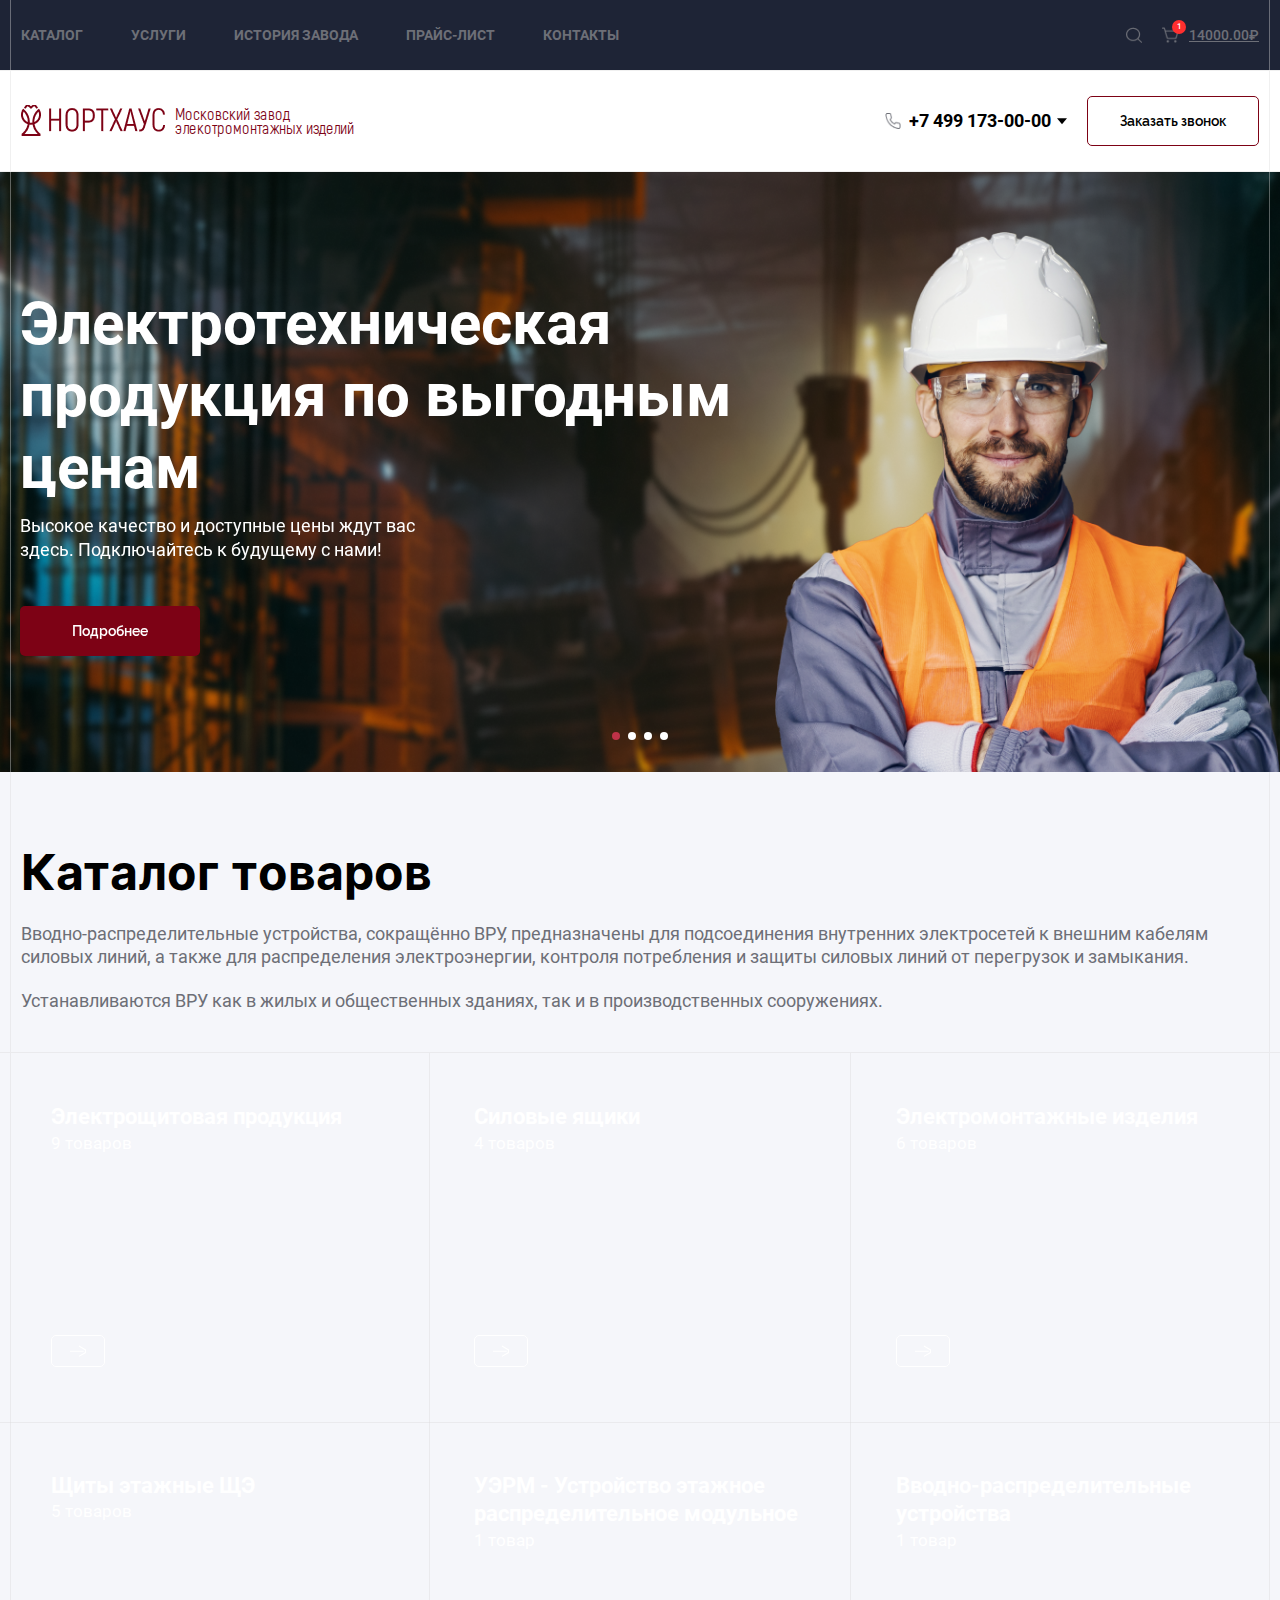
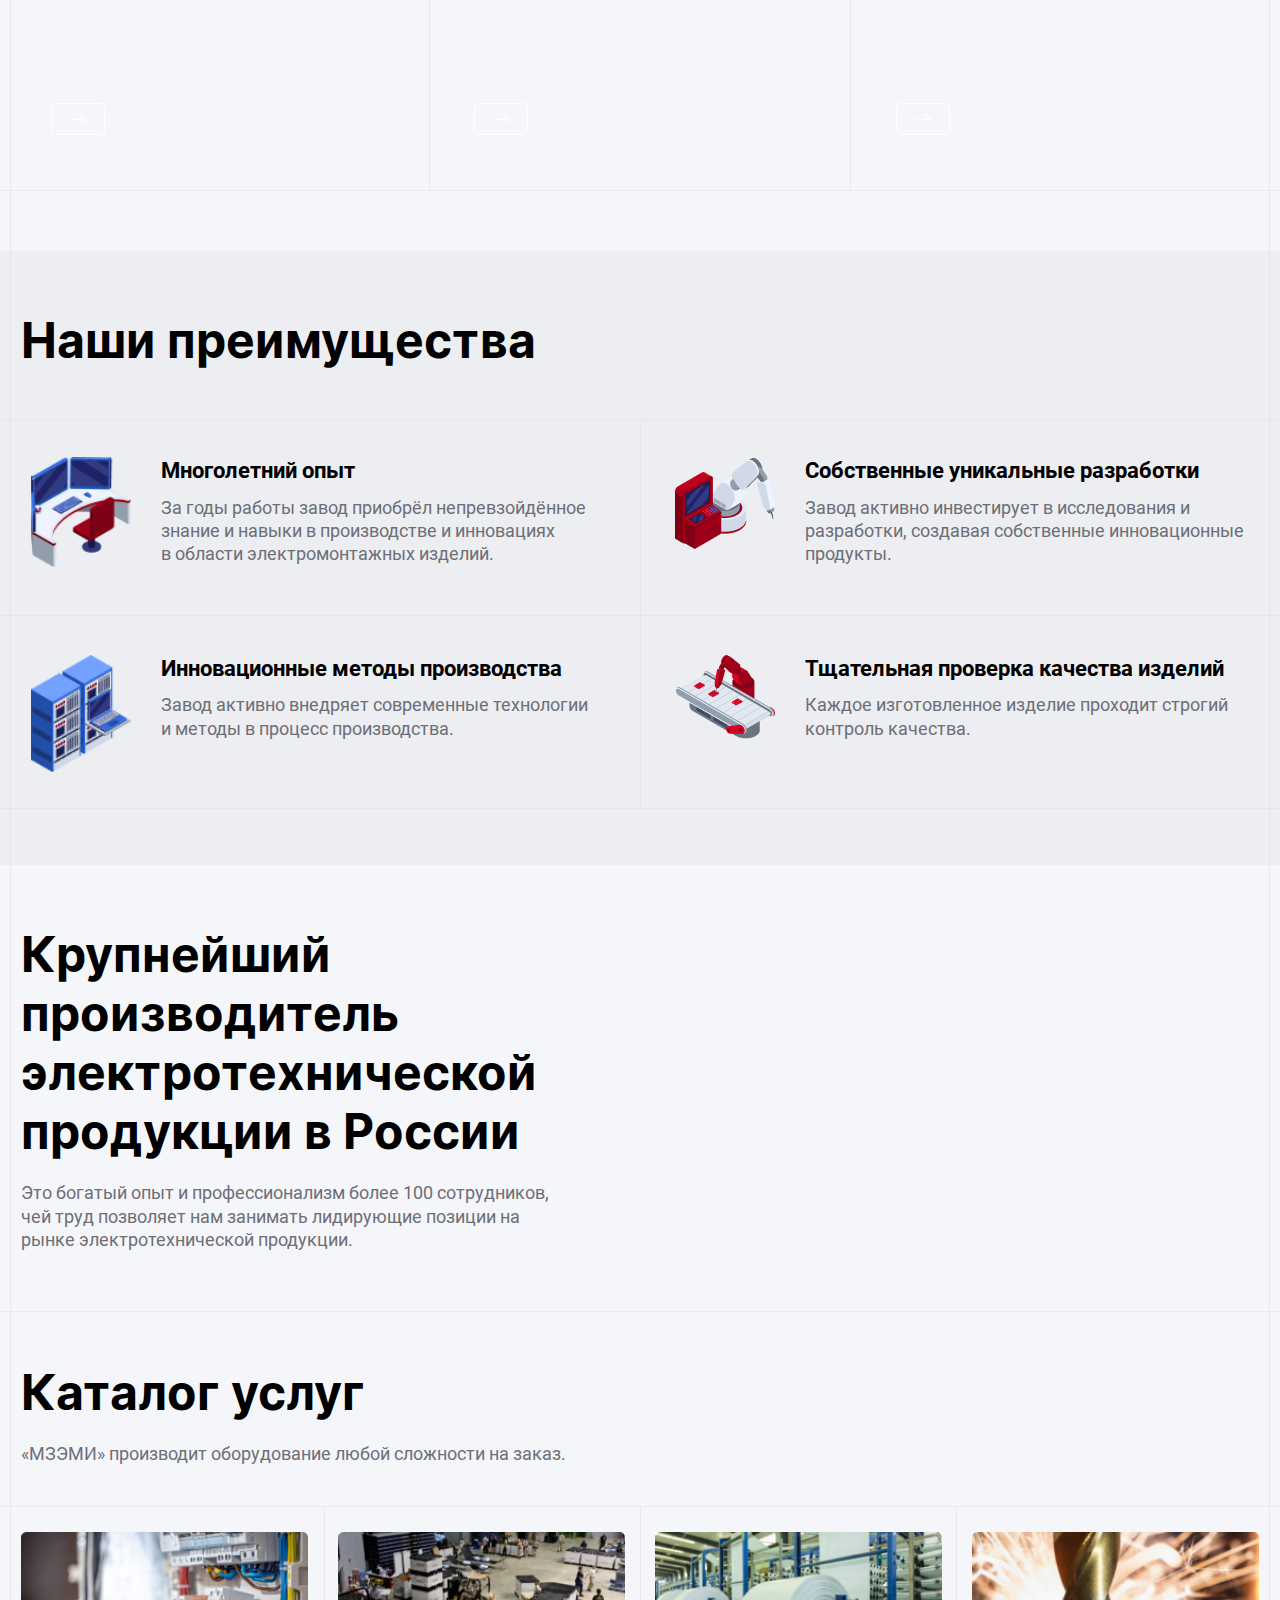
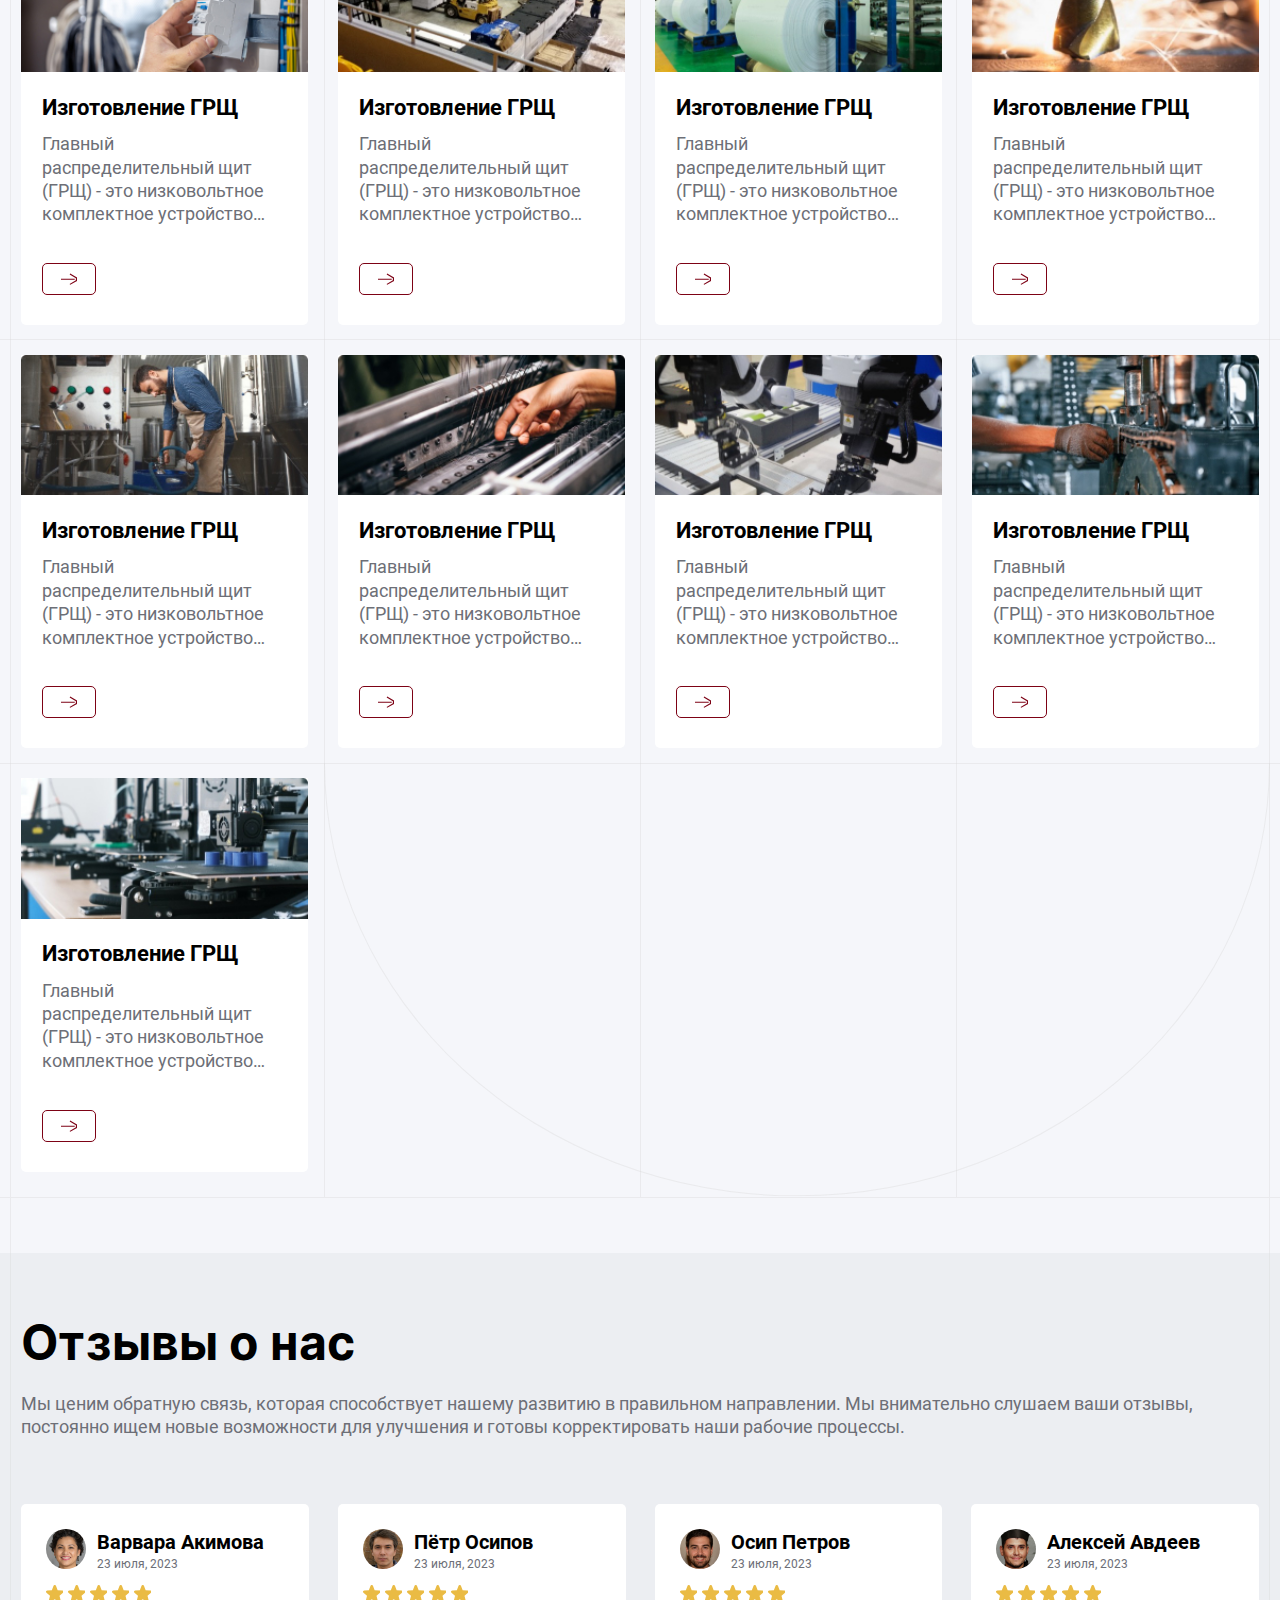
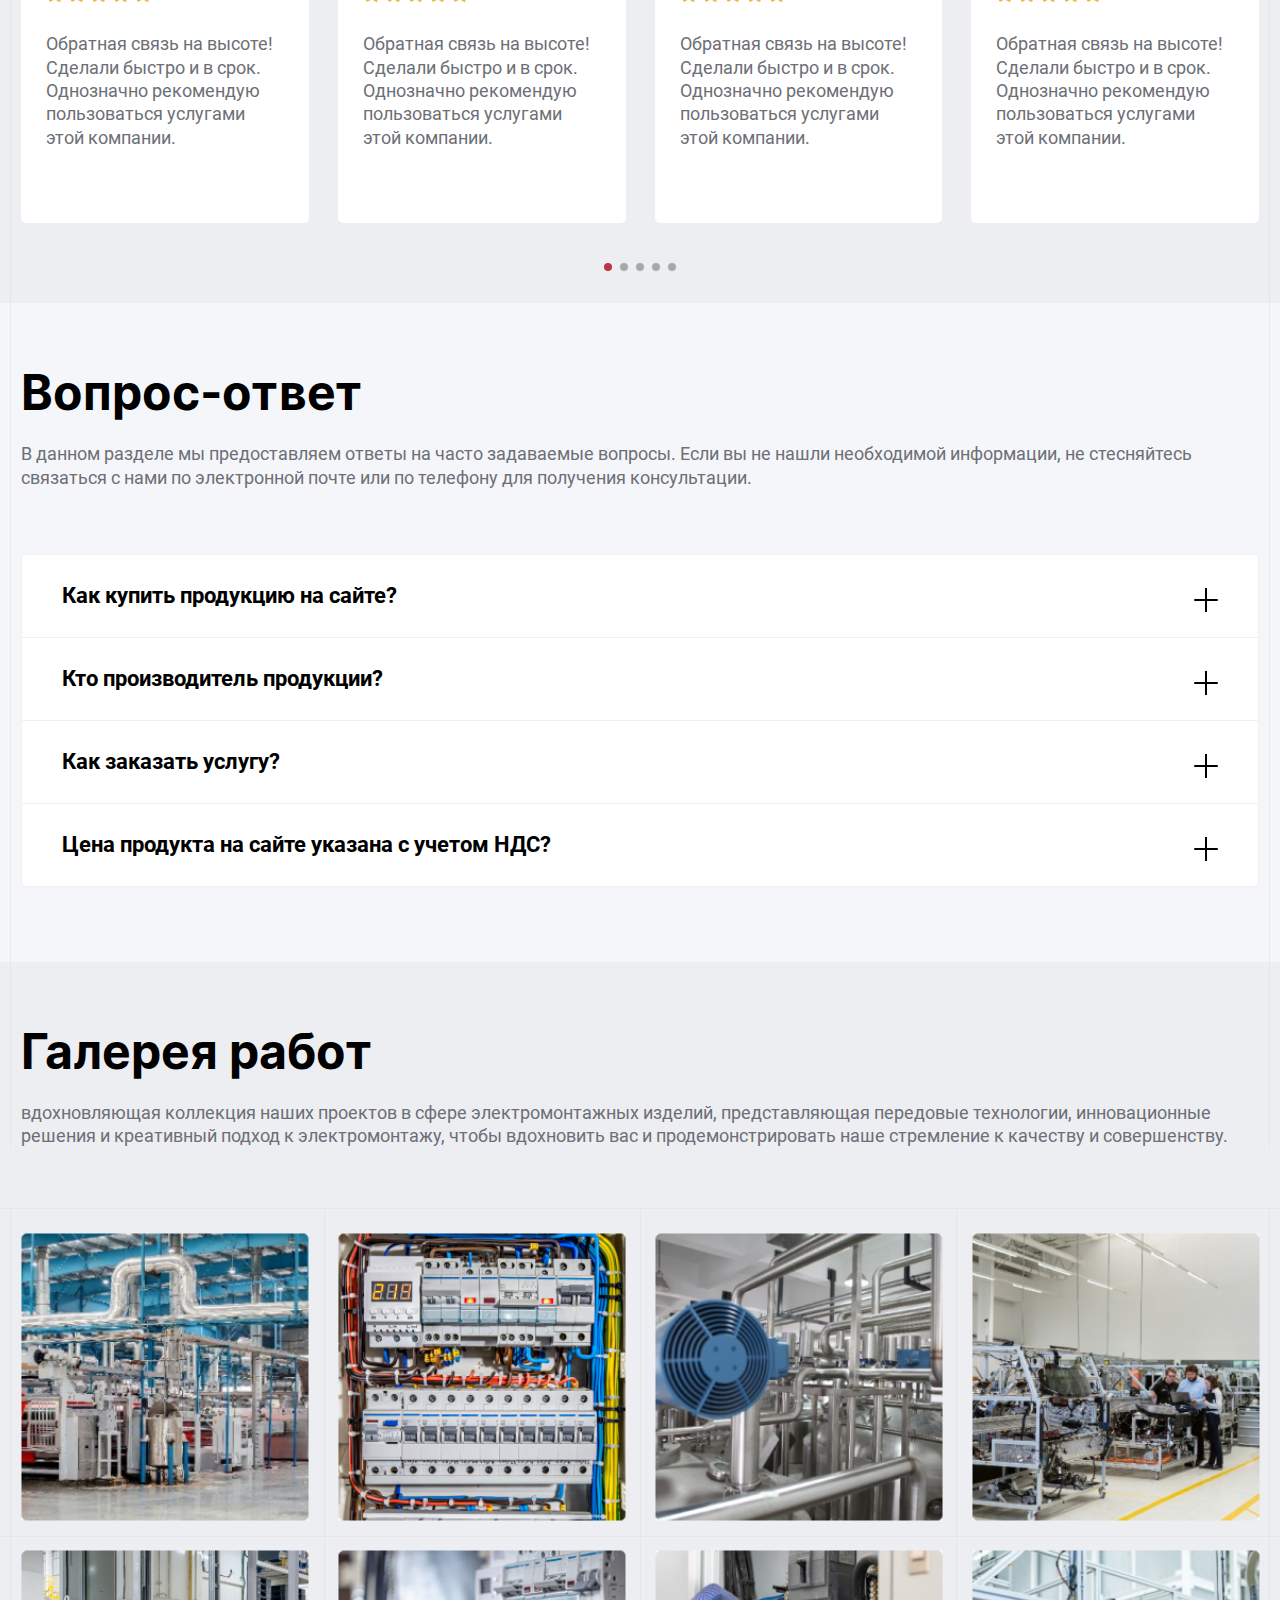
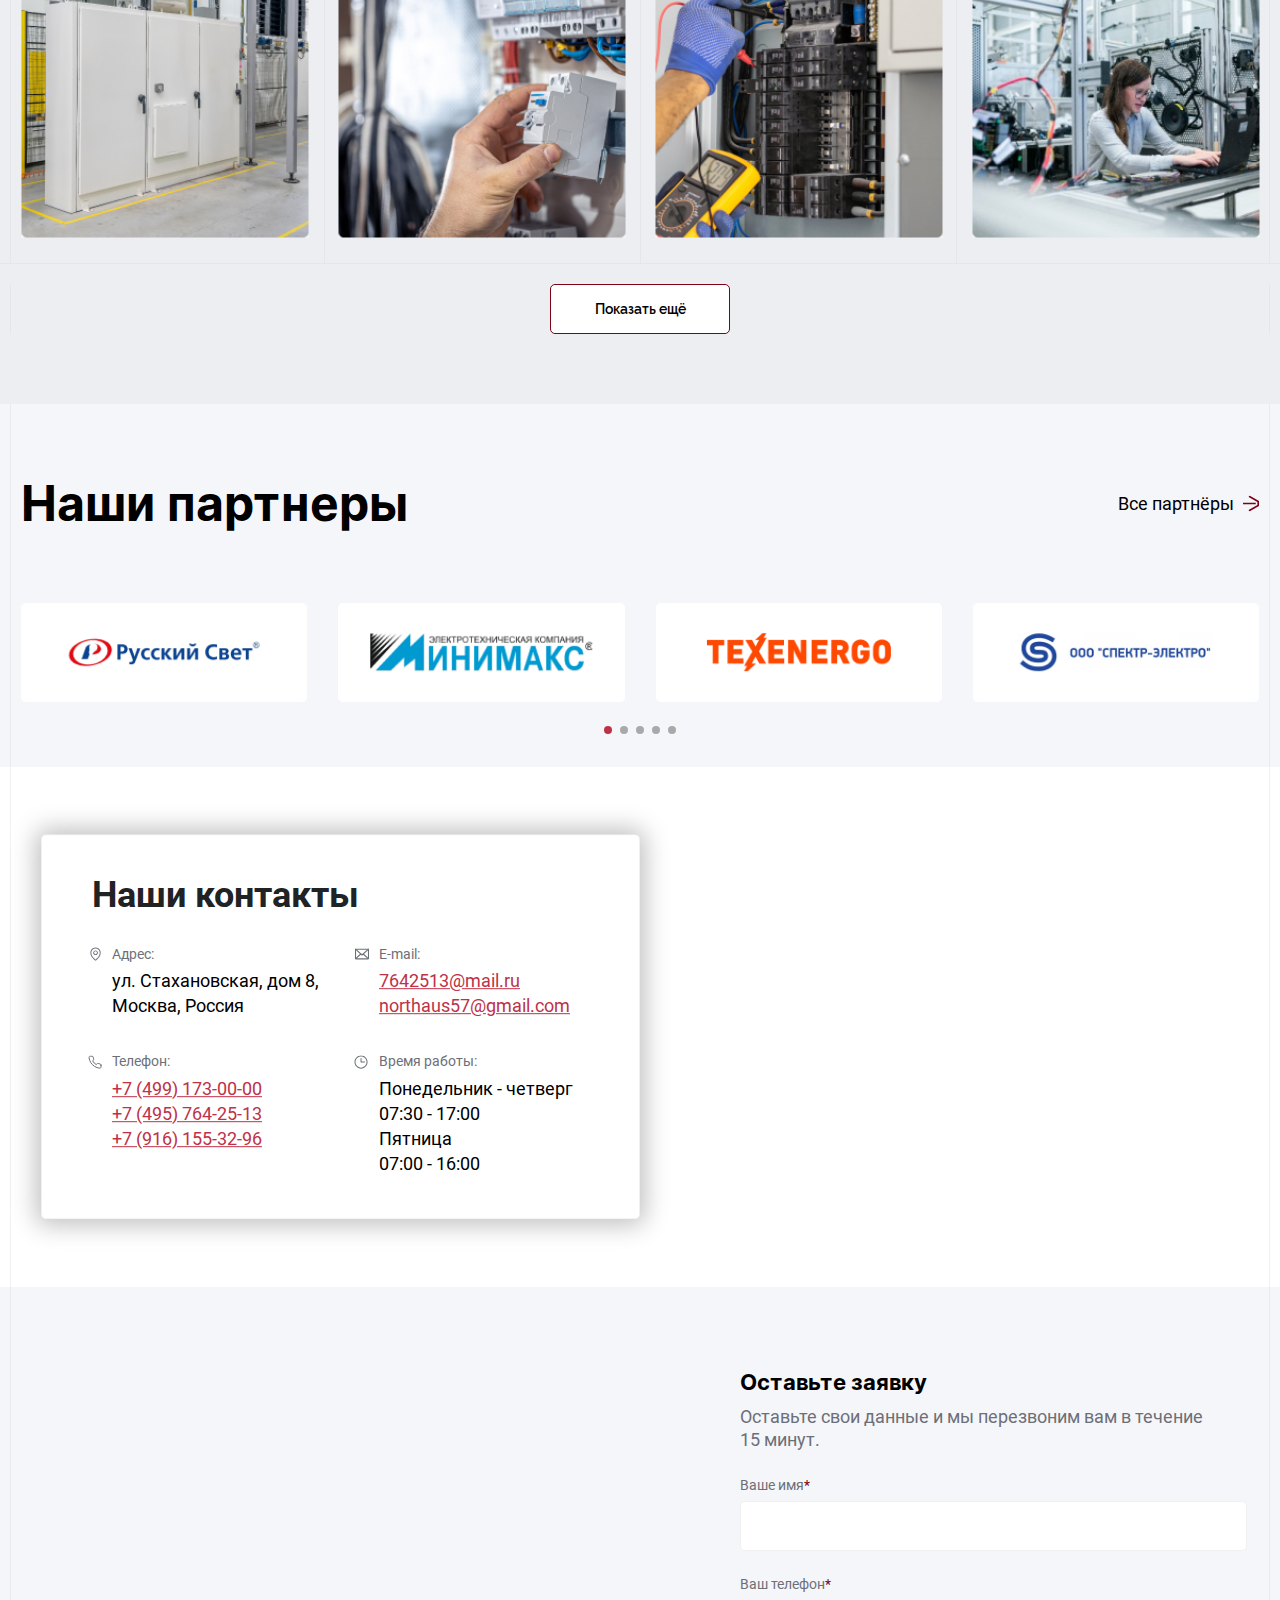
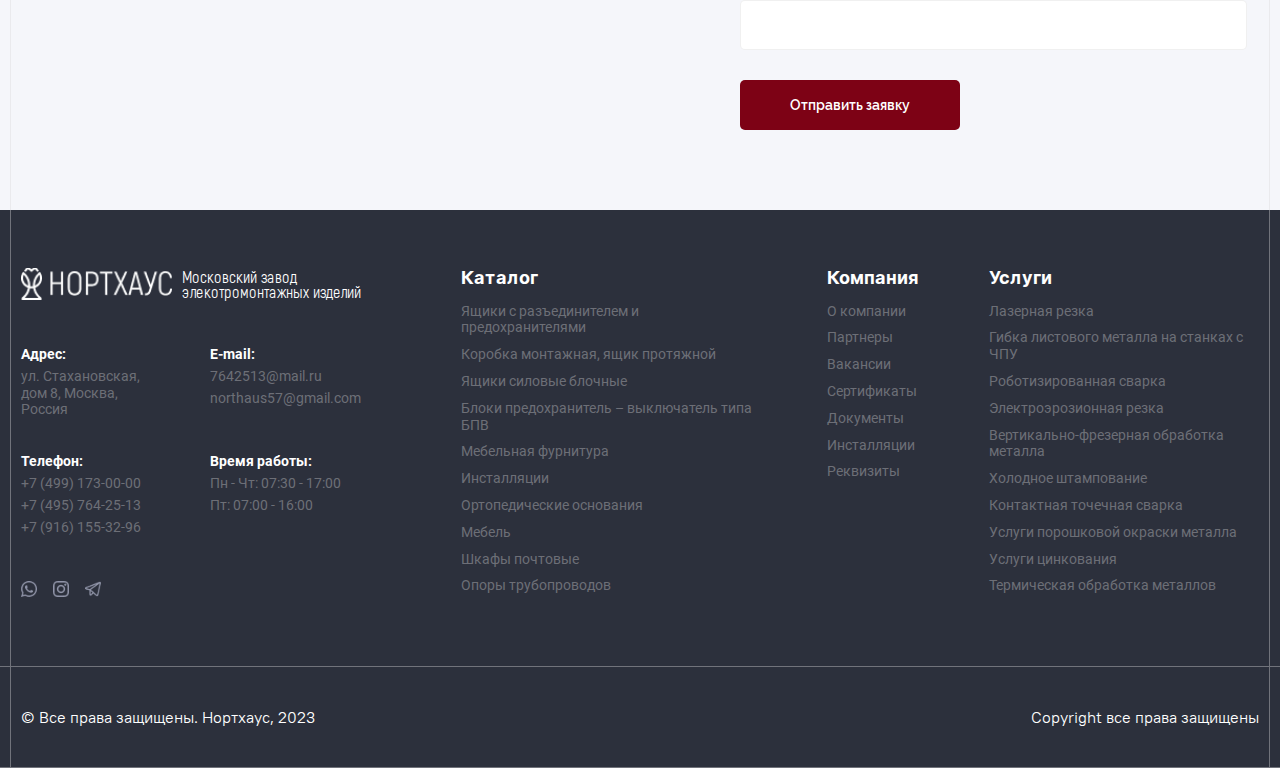
==== commit a82f03cc: "fix js path" ====
--- a/index.html
+++ b/index.html
@@ -2031,13 +2031,13 @@
 		</div>
 	</footer>
 </body>
-<script type="module" src="/js/fslightbox.js"></script>
-<script type="module" src="/js/photoswipe.esm.min.js"></script>
-<script type="module" src="/js/photoswipe-lightbox.esm.min.js"></script>
-<script src="/js/swiper-bundle.min.js"></script>
-<script src="/js/main.js"></script>
-<script src="/js/slider.js"></script>
-<script src="/js/accordeon.js"></script>
+<script type="module" src="./js/fslightbox.js"></script>
+<script type="module" src="./js/photoswipe.esm.min.js"></script>
+<script type="module" src="./js/photoswipe-lightbox.esm.min.js"></script>
+<script src="./js/swiper-bundle.min.js"></script>
+<script src="./js/main.js"></script>
+<script src="./js/slider.js"></script>
+<script src="./js/accordeon.js"></script>
 <!-- <script type="module" src="/js/swipe-photo.js"></script> -->
 
 
--- a/css/style.css
+++ b/css/style.css
@@ -86,43 +86,43 @@
 
 @font-face {
   font-family: "Inter";
-  src: url("./fonts/Inter-Bold.eot"), url("./fonts/Inter-Bold.eot?#iefix") format("embedded-opentype"), url("./fonts/Inter-Bold.woff2") format("woff2"), url("./fonts/Inter-Bold.woff") format("woff"), url("./fonts/Inter-Bold.ttf") format("truetype");
+  src: url("../fonts/Inter-Bold.eot"), url("../fonts/Inter-Bold.eot?#iefix") format("embedded-opentype"), url("../fonts/Inter-Bold.woff2") format("woff2"), url("../fonts/Inter-Bold.woff") format("woff"), url("../fonts/Inter-Bold.ttf") format("truetype");
   font-weight: 700;
   font-style: normal;
 }
 @font-face {
   font-family: "Roboto";
-  src: url("./fonts/Roboto-Regular.eot"), url("./fonts/Roboto-Regular.eot?#iefix") format("embedded-opentype"), url("./fonts/Roboto-Regular.woff2") format("woff2"), url("./fonts/Roboto-Regular.woff") format("woff"), url("./fonts/Roboto-Regular.ttf") format("truetype");
+  src: url("../fonts/Roboto-Regular.eot"), url("../fonts/Roboto-Regular.eot?#iefix") format("embedded-opentype"), url("../fonts/Roboto-Regular.woff2") format("woff2"), url("../fonts/Roboto-Regular.woff") format("woff"), url("../fonts/Roboto-Regular.ttf") format("truetype");
   font-weight: 400;
   font-style: normal;
 }
 @font-face {
   font-family: "Roboto";
-  src: url("./fonts/Roboto-Medium.eot"), url("./fonts/Roboto-Medium.eot?#iefix") format("embedded-opentype"), url("./fonts/Roboto-Medium.woff2") format("woff2"), url("./fonts/Roboto-Medium.woff") format("woff"), url("./fonts/Roboto-Medium.ttf") format("truetype");
+  src: url("../fonts/Roboto-Medium.eot"), url("../fonts/Roboto-Medium.eot?#iefix") format("embedded-opentype"), url("../fonts/Roboto-Medium.woff2") format("woff2"), url("../fonts/Roboto-Medium.woff") format("woff"), url("../fonts/Roboto-Medium.ttf") format("truetype");
   font-weight: 500;
   font-style: normal;
 }
 @font-face {
   font-family: "Roboto";
-  src: url("./fonts/Roboto-Bold.eot"), url("./fonts/Roboto-Bold.eot?#iefix") format("embedded-opentype"), url("./fonts/Roboto-Bold.woff2") format("woff2"), url("./fonts/Roboto-Bold.woff") format("woff"), url("./fonts/Roboto-Bold.ttf") format("truetype");
+  src: url("../fonts/Roboto-Bold.eot"), url("../fonts/Roboto-Bold.eot?#iefix") format("embedded-opentype"), url("../fonts/Roboto-Bold.woff2") format("woff2"), url("../fonts/Roboto-Bold.woff") format("woff"), url("../fonts/Roboto-Bold.ttf") format("truetype");
   font-weight: 700;
   font-style: normal;
 }
 @font-face {
   font-family: "Raleway";
-  src: url("./fonts/Raleway-SemiBold.eot"), url("./fonts/Raleway-SemiBold.eot?#iefix") format("embedded-opentype"), url("./fonts/Raleway-SemiBold.woff2") format("woff2"), url("./fonts/Raleway-SemiBold.woff") format("woff"), url("./fonts/Raleway-SemiBold.ttf") format("truetype");
+  src: url("../fonts/Raleway-SemiBold.eot"), url("../fonts/Raleway-SemiBold.eot?#iefix") format("embedded-opentype"), url("../fonts/Raleway-SemiBold.woff2") format("woff2"), url("../fonts/Raleway-SemiBold.woff") format("woff"), url("../fonts/Raleway-SemiBold.ttf") format("truetype");
   font-weight: 600;
   font-style: normal;
 }
 @font-face {
   font-family: "PT Root UI";
-  src: url("./fonts/PTRootUI-Regular.eot"), url("./fonts/PTRootUI-Regular.eot?#iefix") format("embedded-opentype"), url("./fonts/PTRootUI-Regular.woff2") format("woff2"), url("./fonts/PTRootUI-Regular.woff") format("woff"), url("./fonts/PTRootUI-Regular.ttf") format("truetype");
+  src: url("../fonts/PTRootUI-Regular.eot"), url("../fonts/PTRootUI-Regular.eot?#iefix") format("embedded-opentype"), url("../fonts/PTRootUI-Regular.woff2") format("woff2"), url("../fonts/PTRootUI-Regular.woff") format("woff"), url("../fonts/PTRootUI-Regular.ttf") format("truetype");
   font-weight: 400;
   font-style: normal;
 }
 @font-face {
   font-family: "Akrobat";
-  src: url("./fonts/Akrobat-Regular.eot"), url("./fonts/Akrobat-Regular.eot?#iefix") format("embedded-opentype"), url("./fonts/Akrobat-Regular.woff2") format("woff2"), url("./fonts/Akrobat-Regular.woff") format("woff"), url("./fonts/Akrobat-Regular.ttf") format("truetype");
+  src: url("../fonts/Akrobat-Regular.eot"), url("../fonts/Akrobat-Regular.eot?#iefix") format("embedded-opentype"), url("../fonts/Akrobat-Regular.woff2") format("woff2"), url("../fonts/Akrobat-Regular.woff") format("woff"), url("../fonts/Akrobat-Regular.ttf") format("truetype");
   font-weight: 400;
   font-style: normal;
 }
